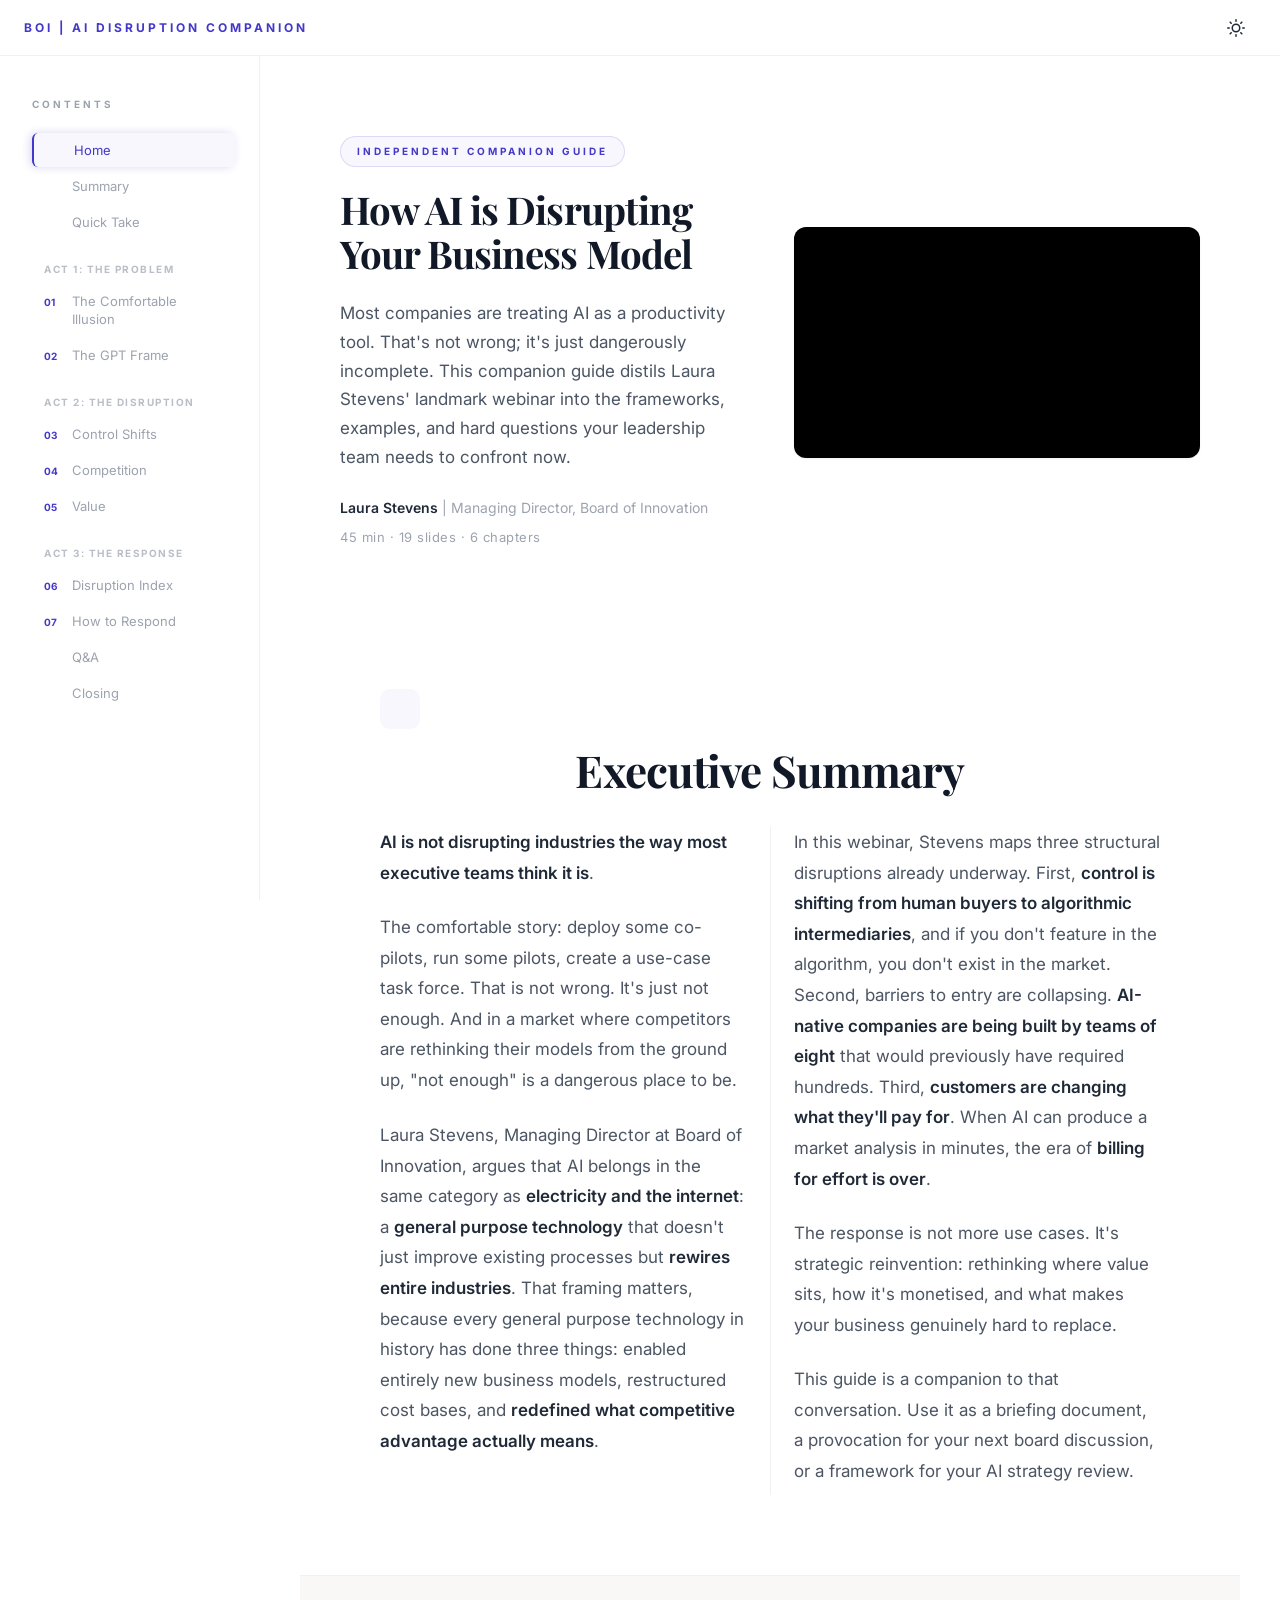
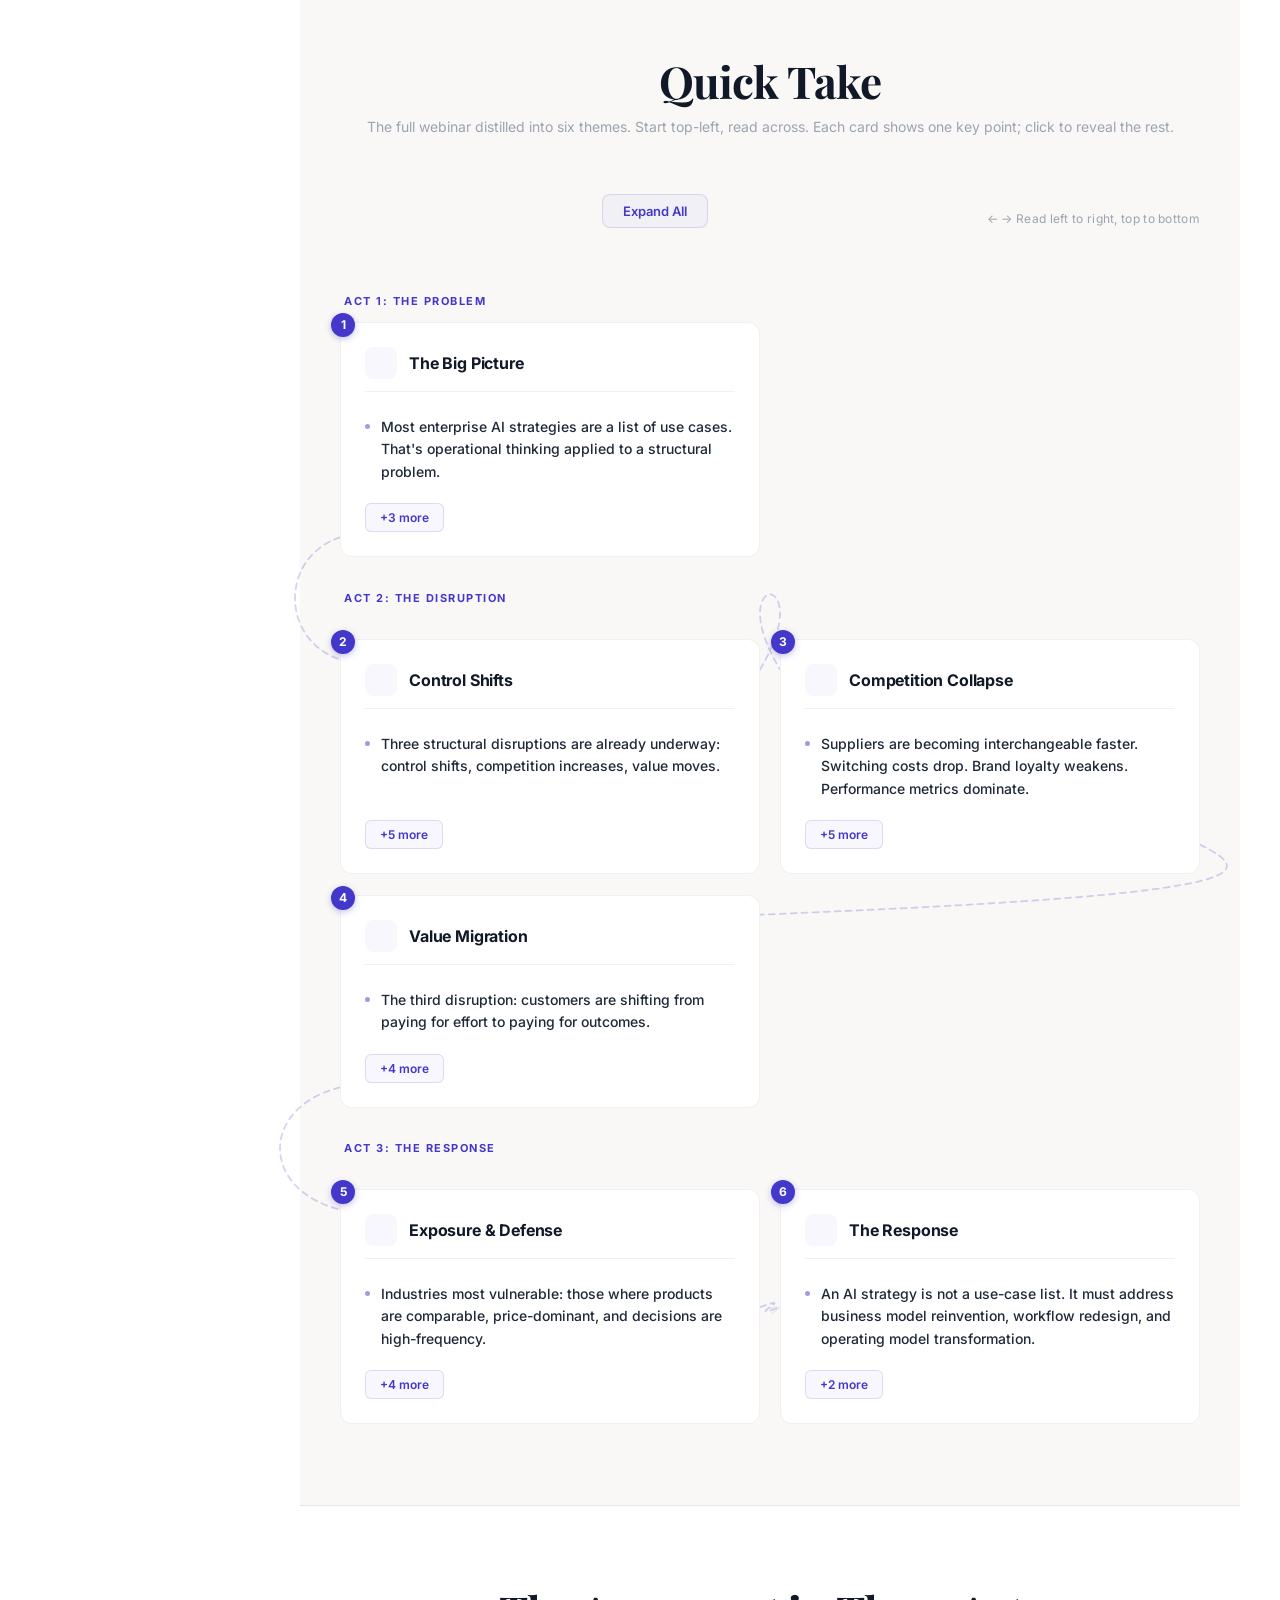
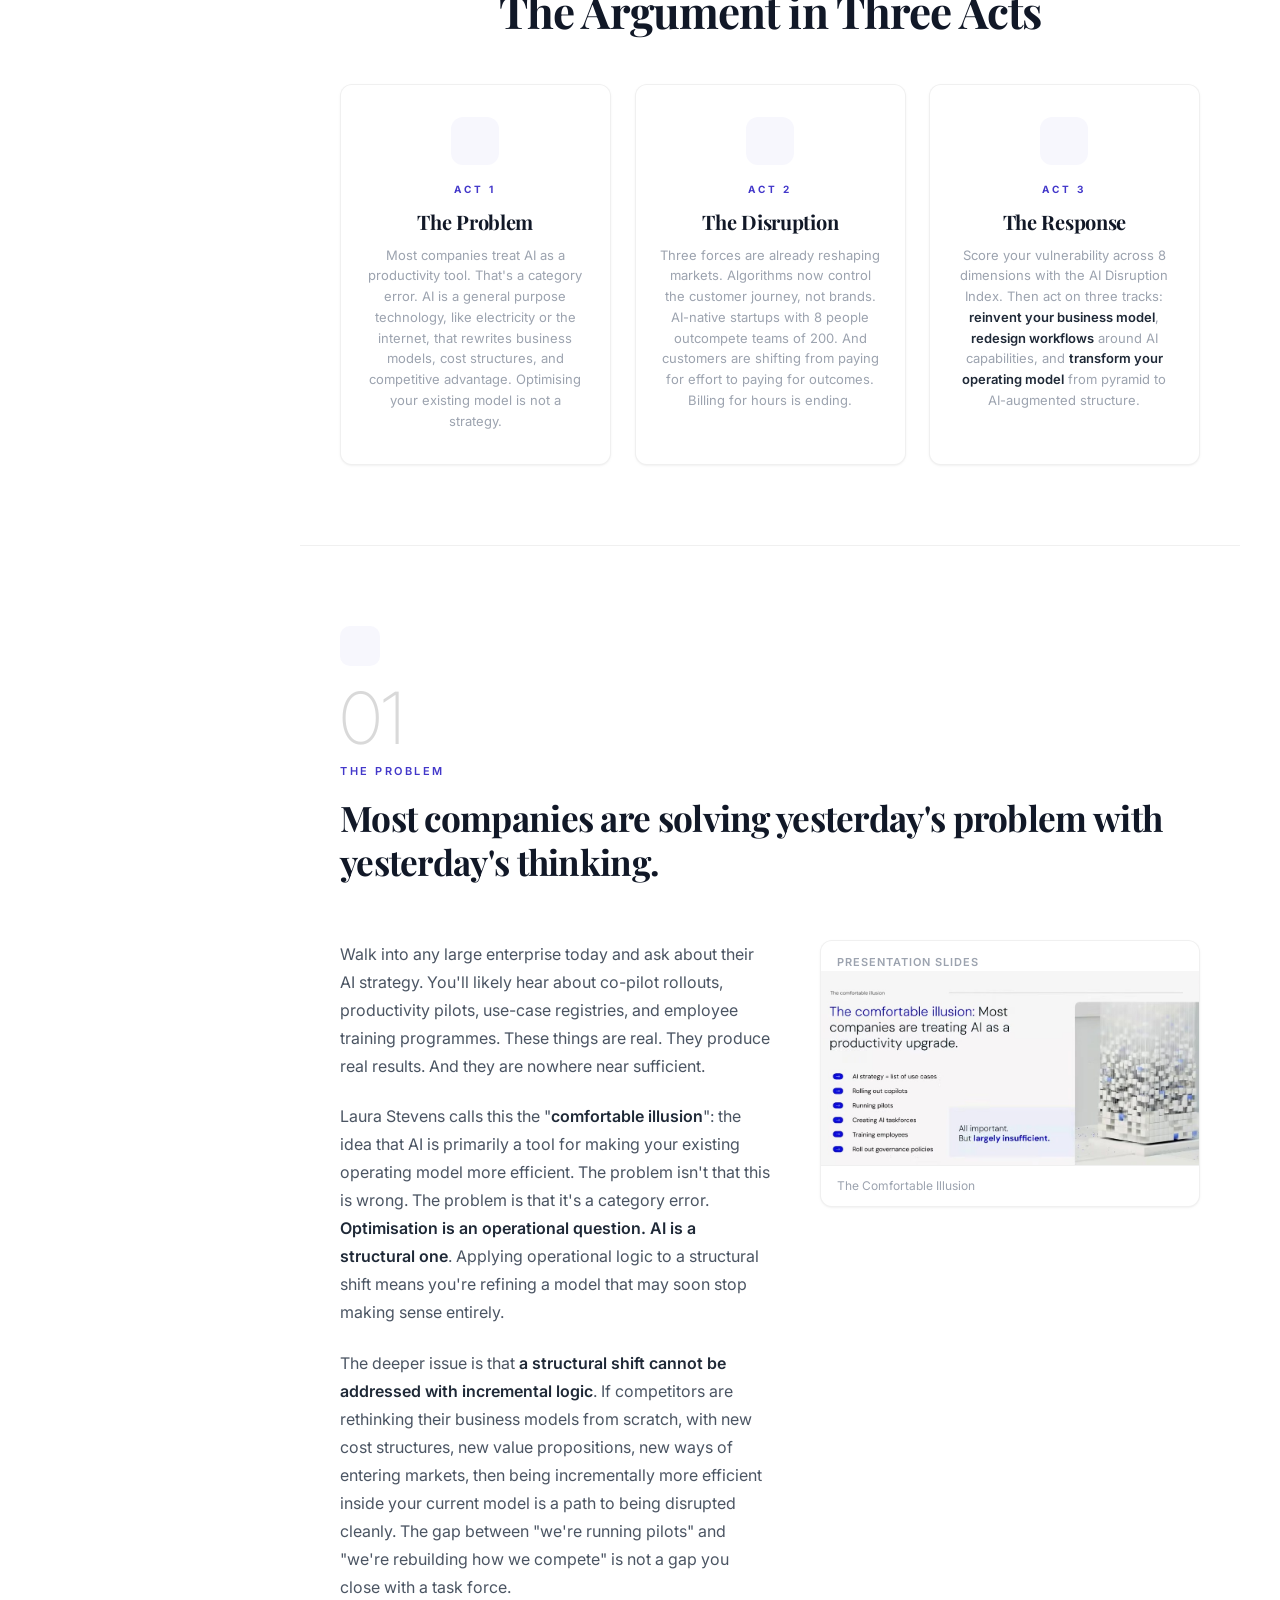
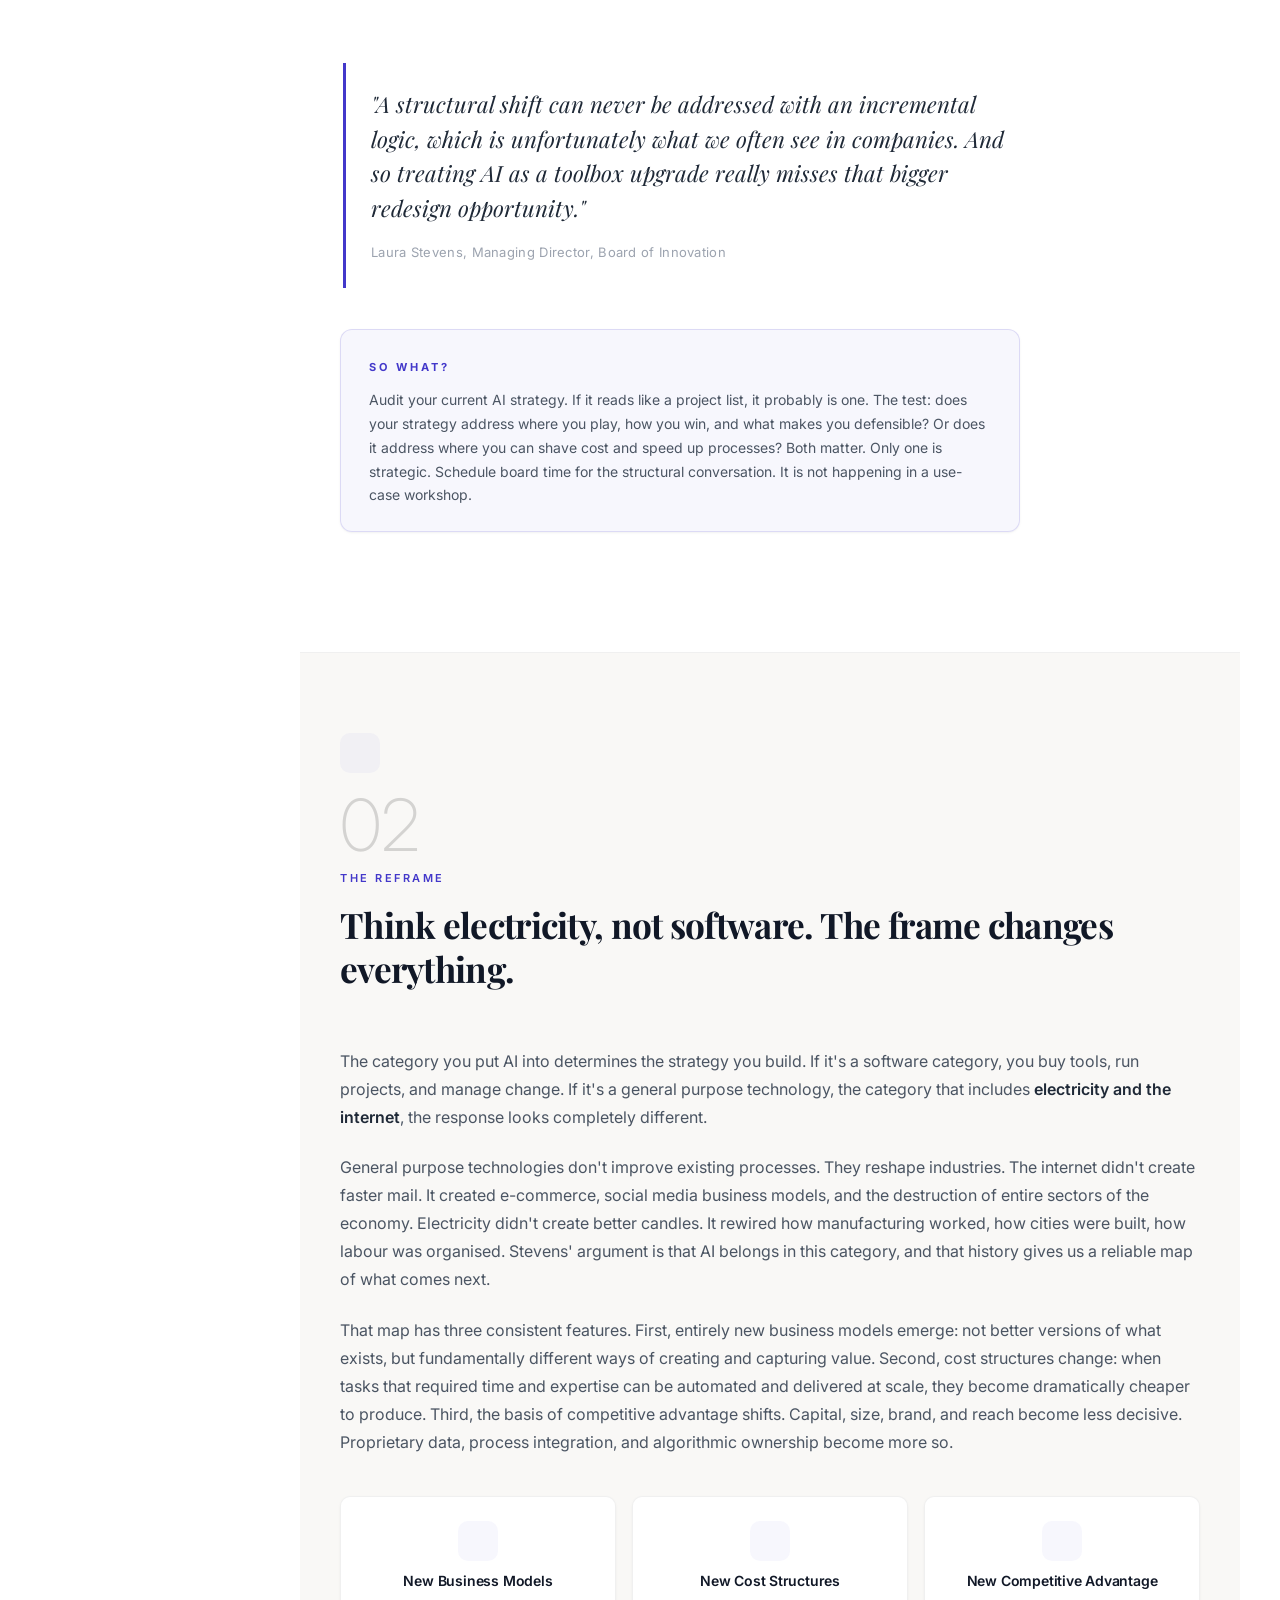
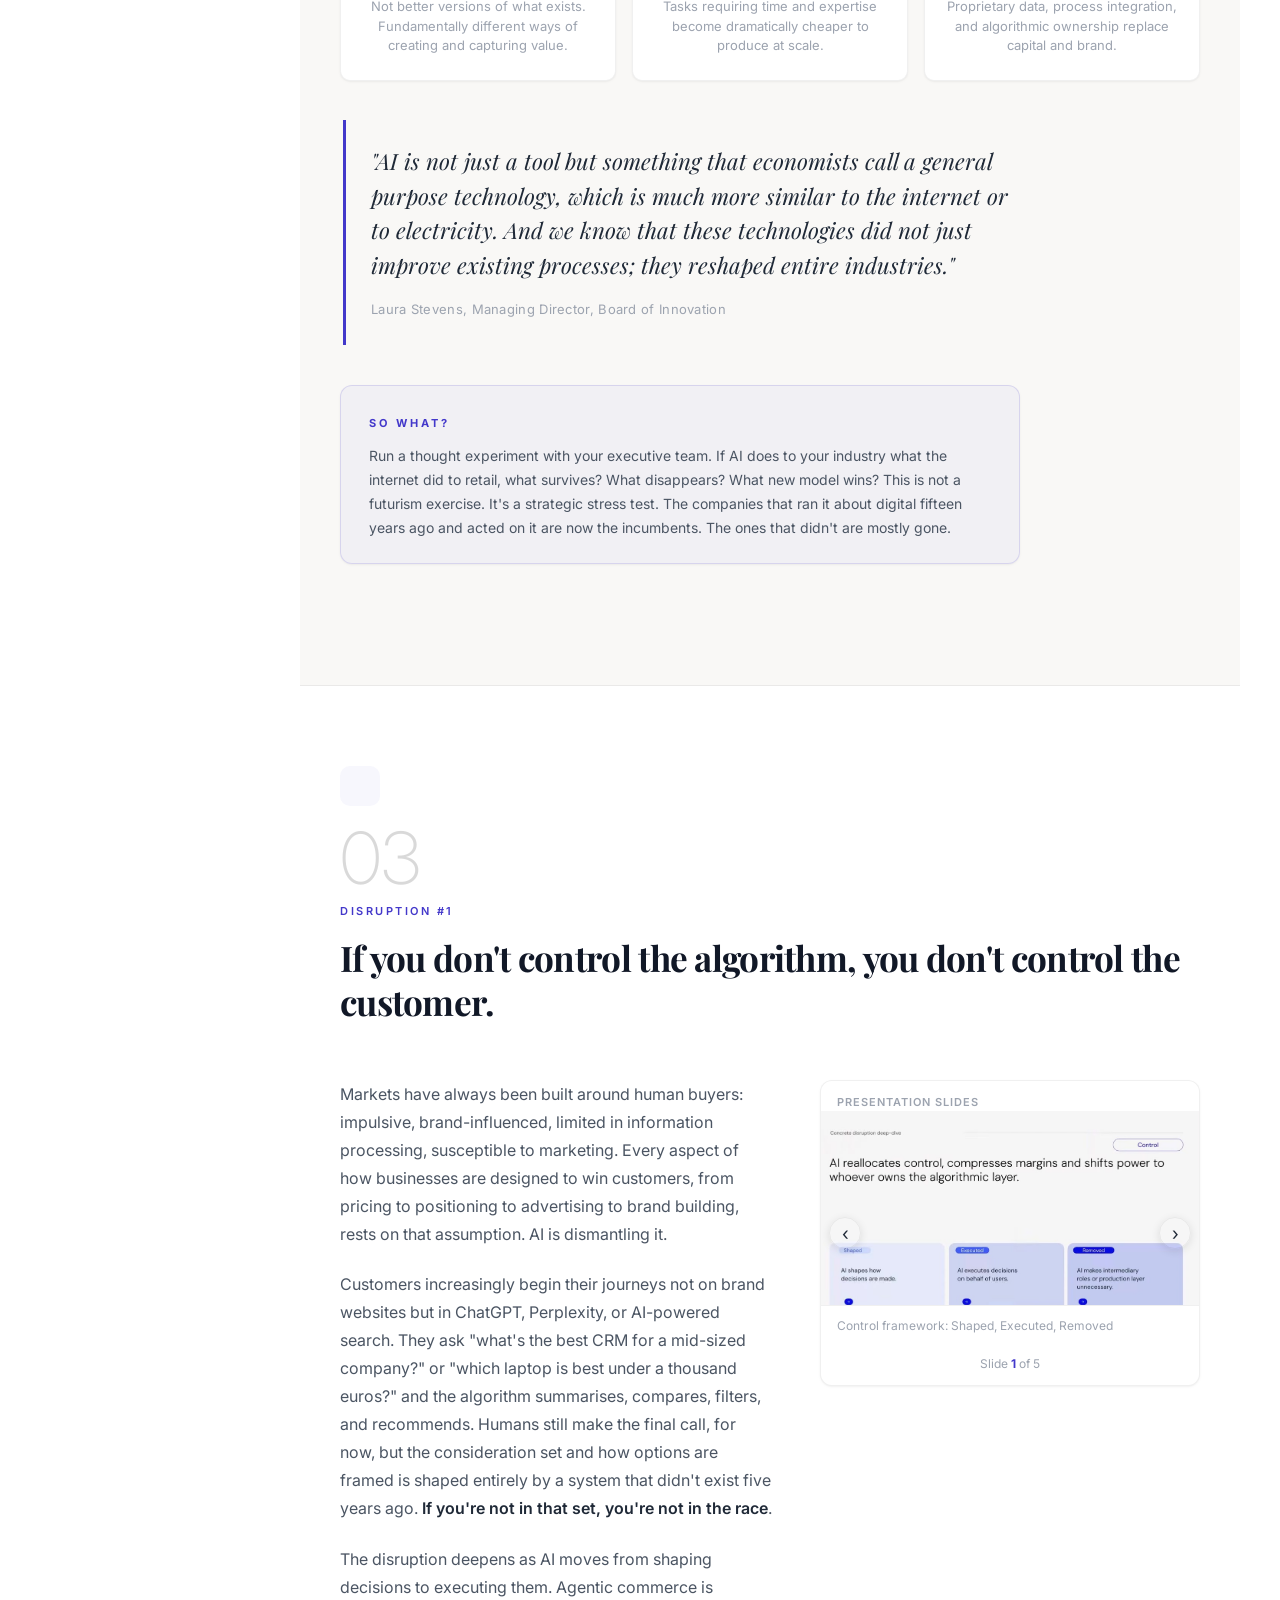
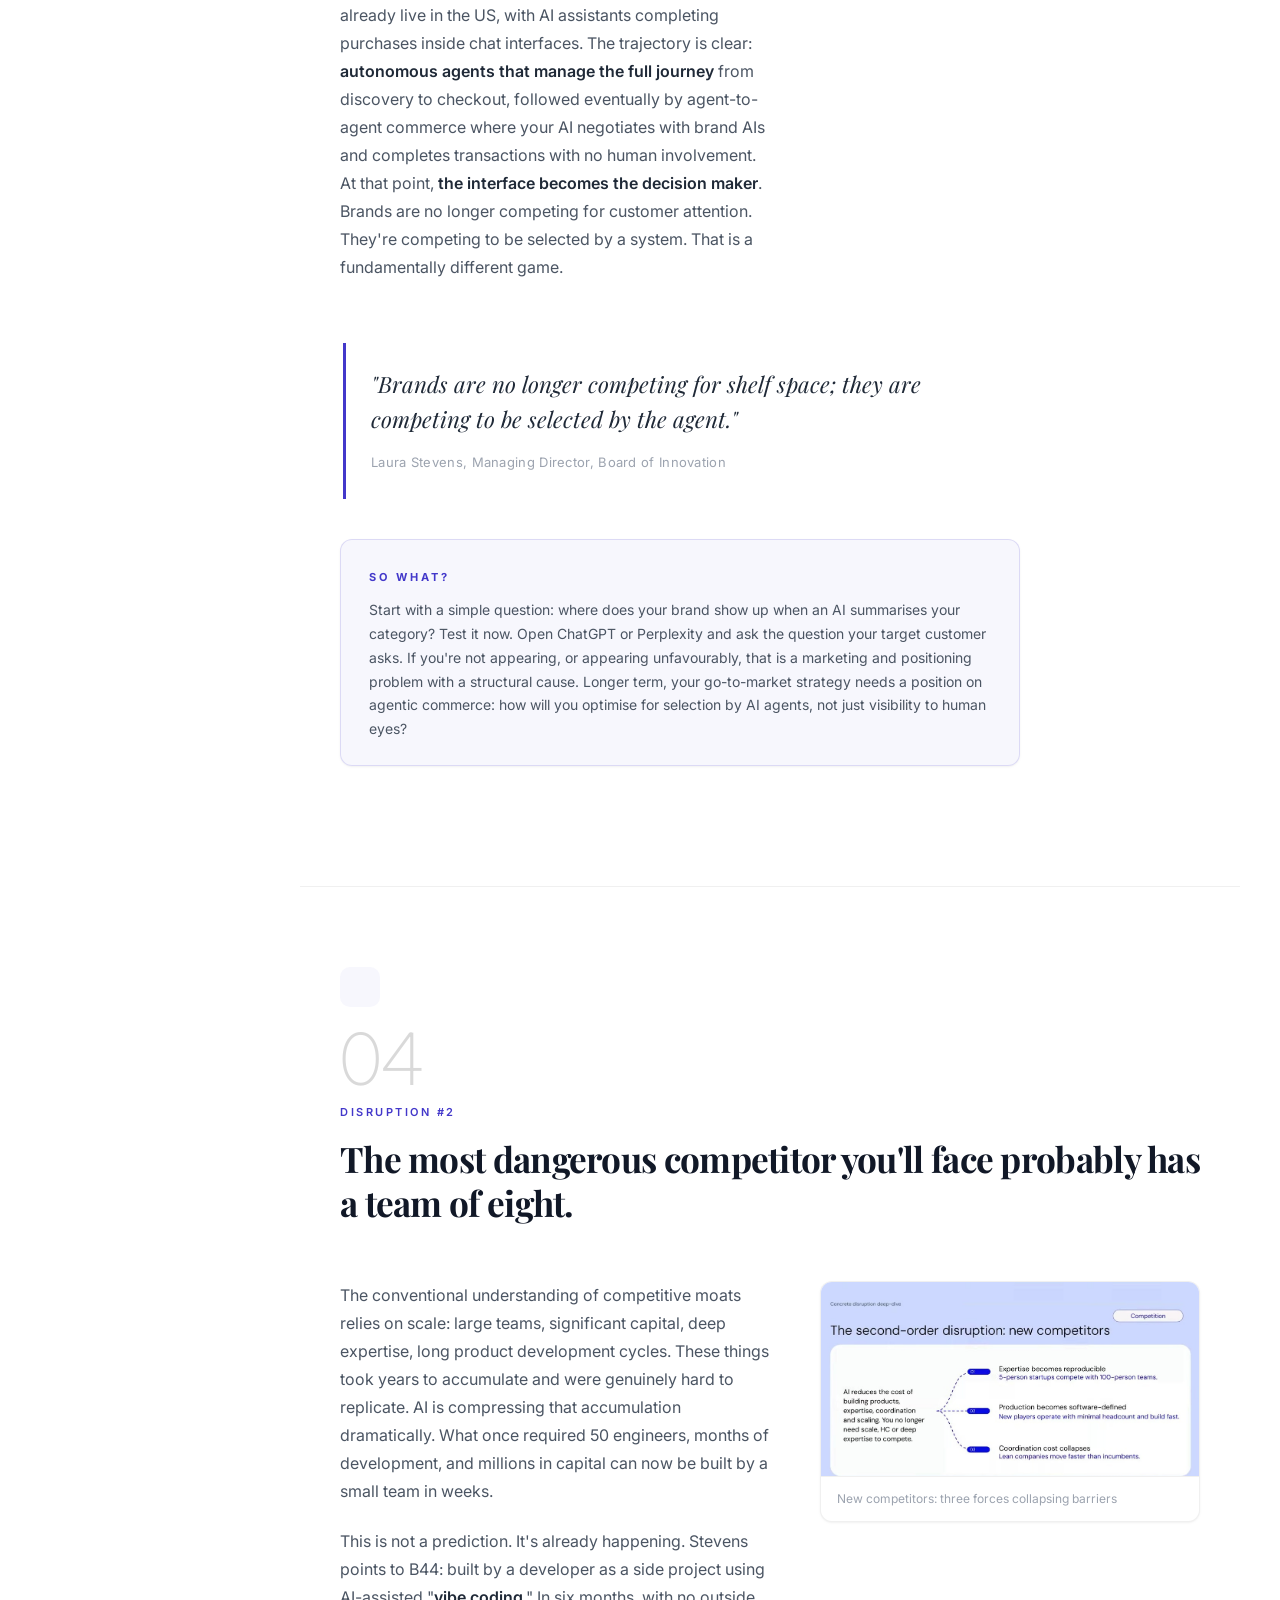
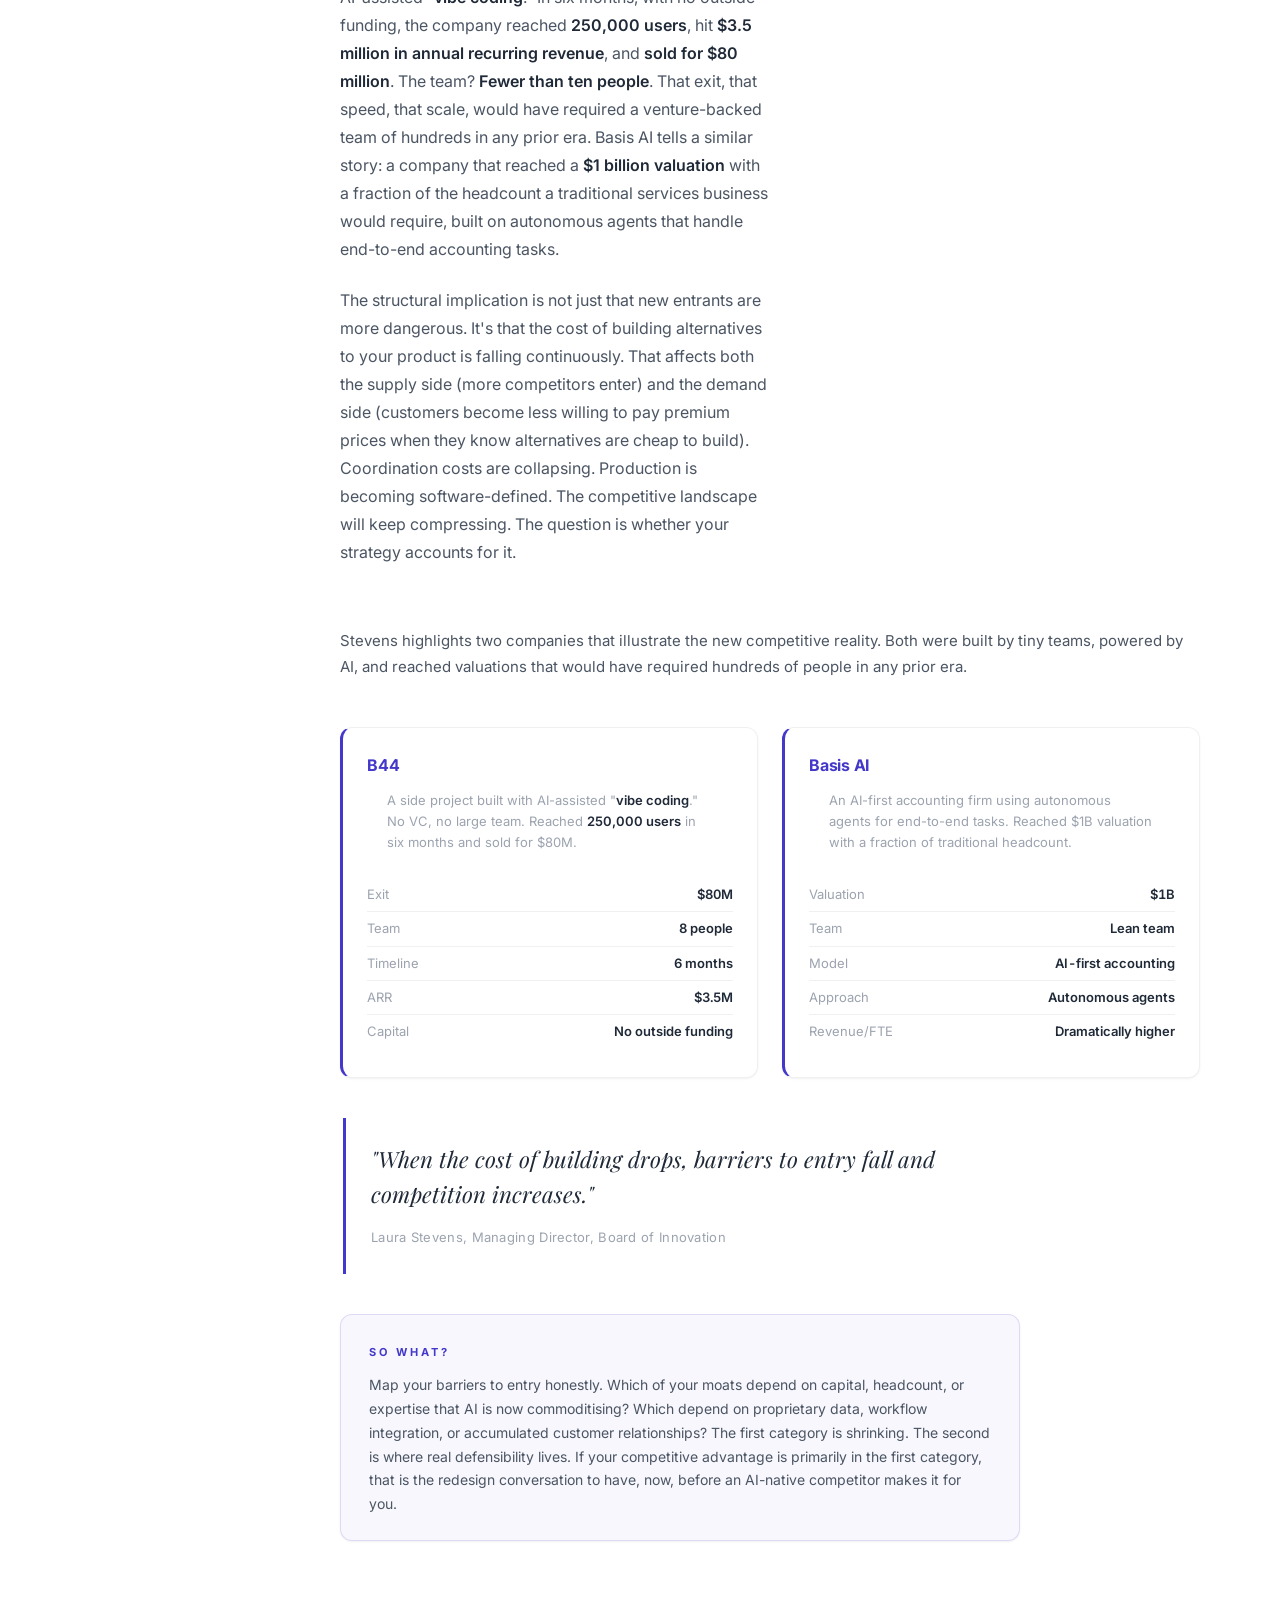
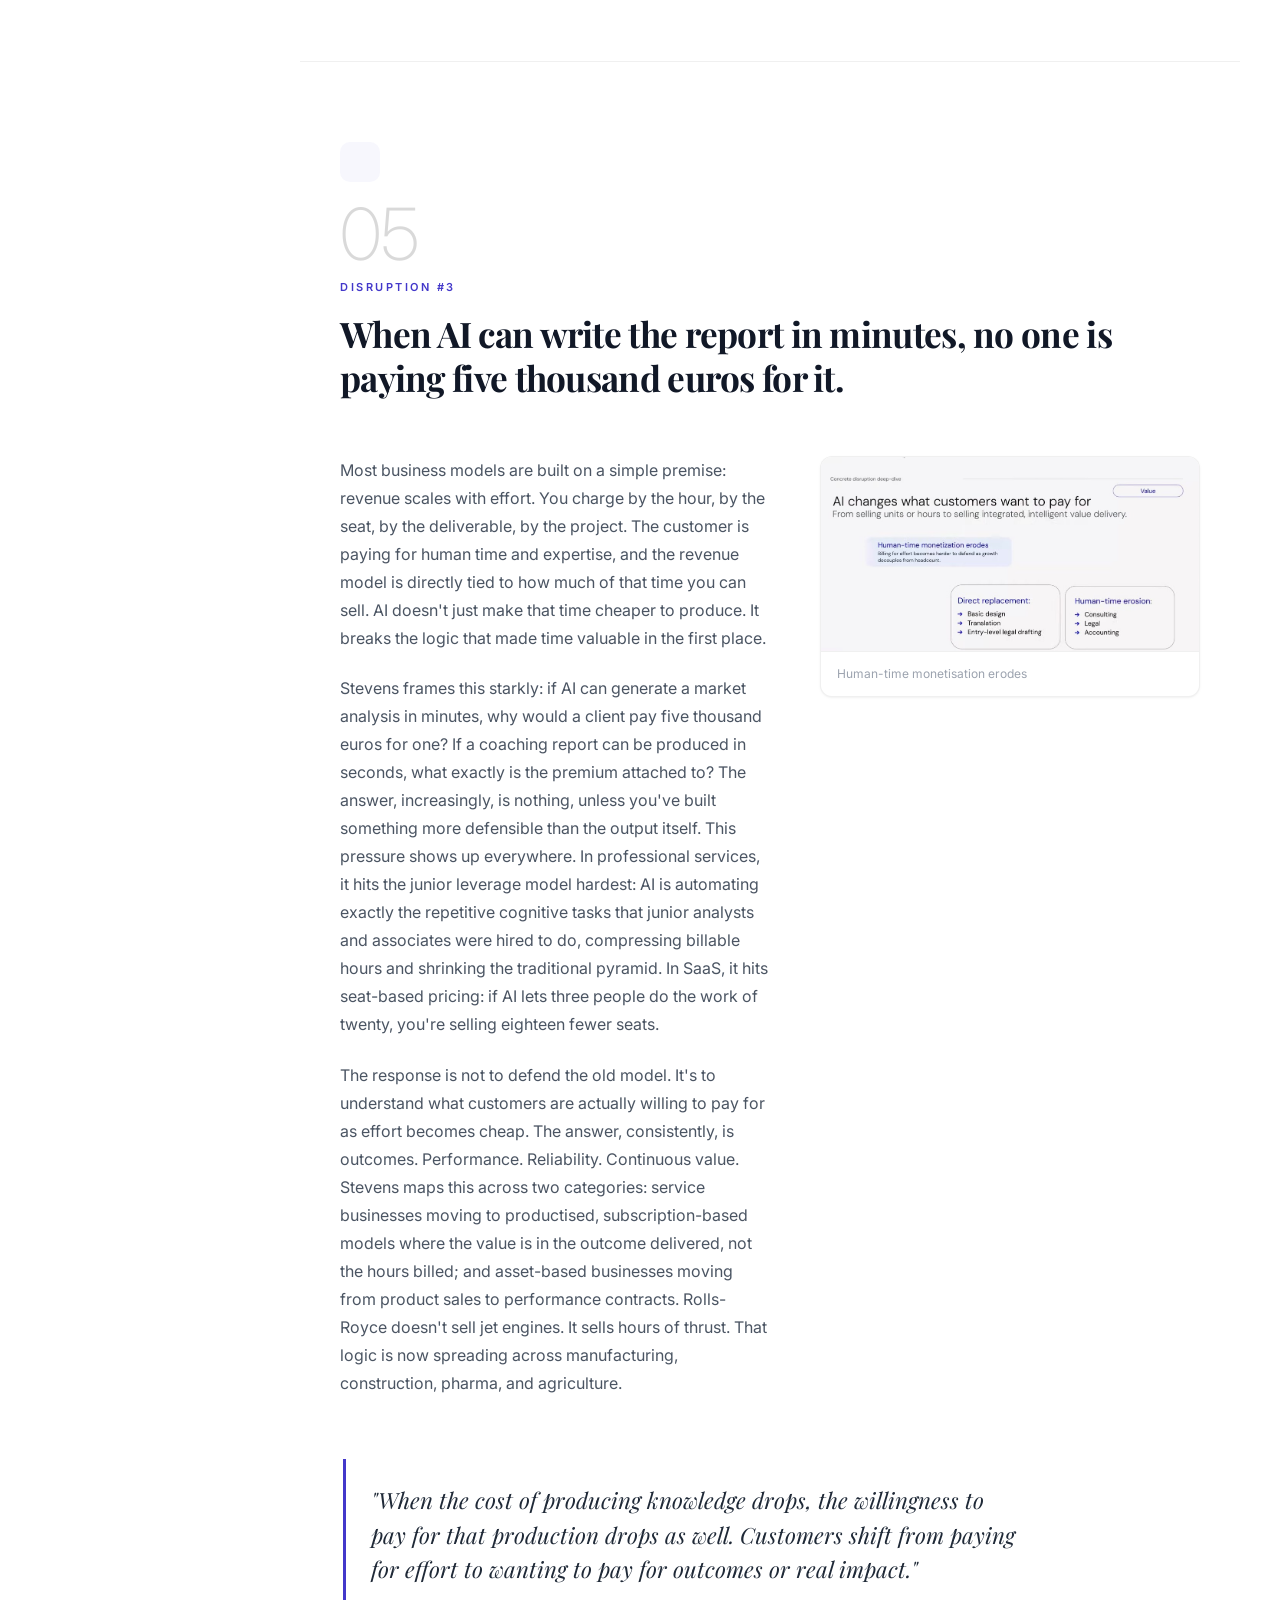
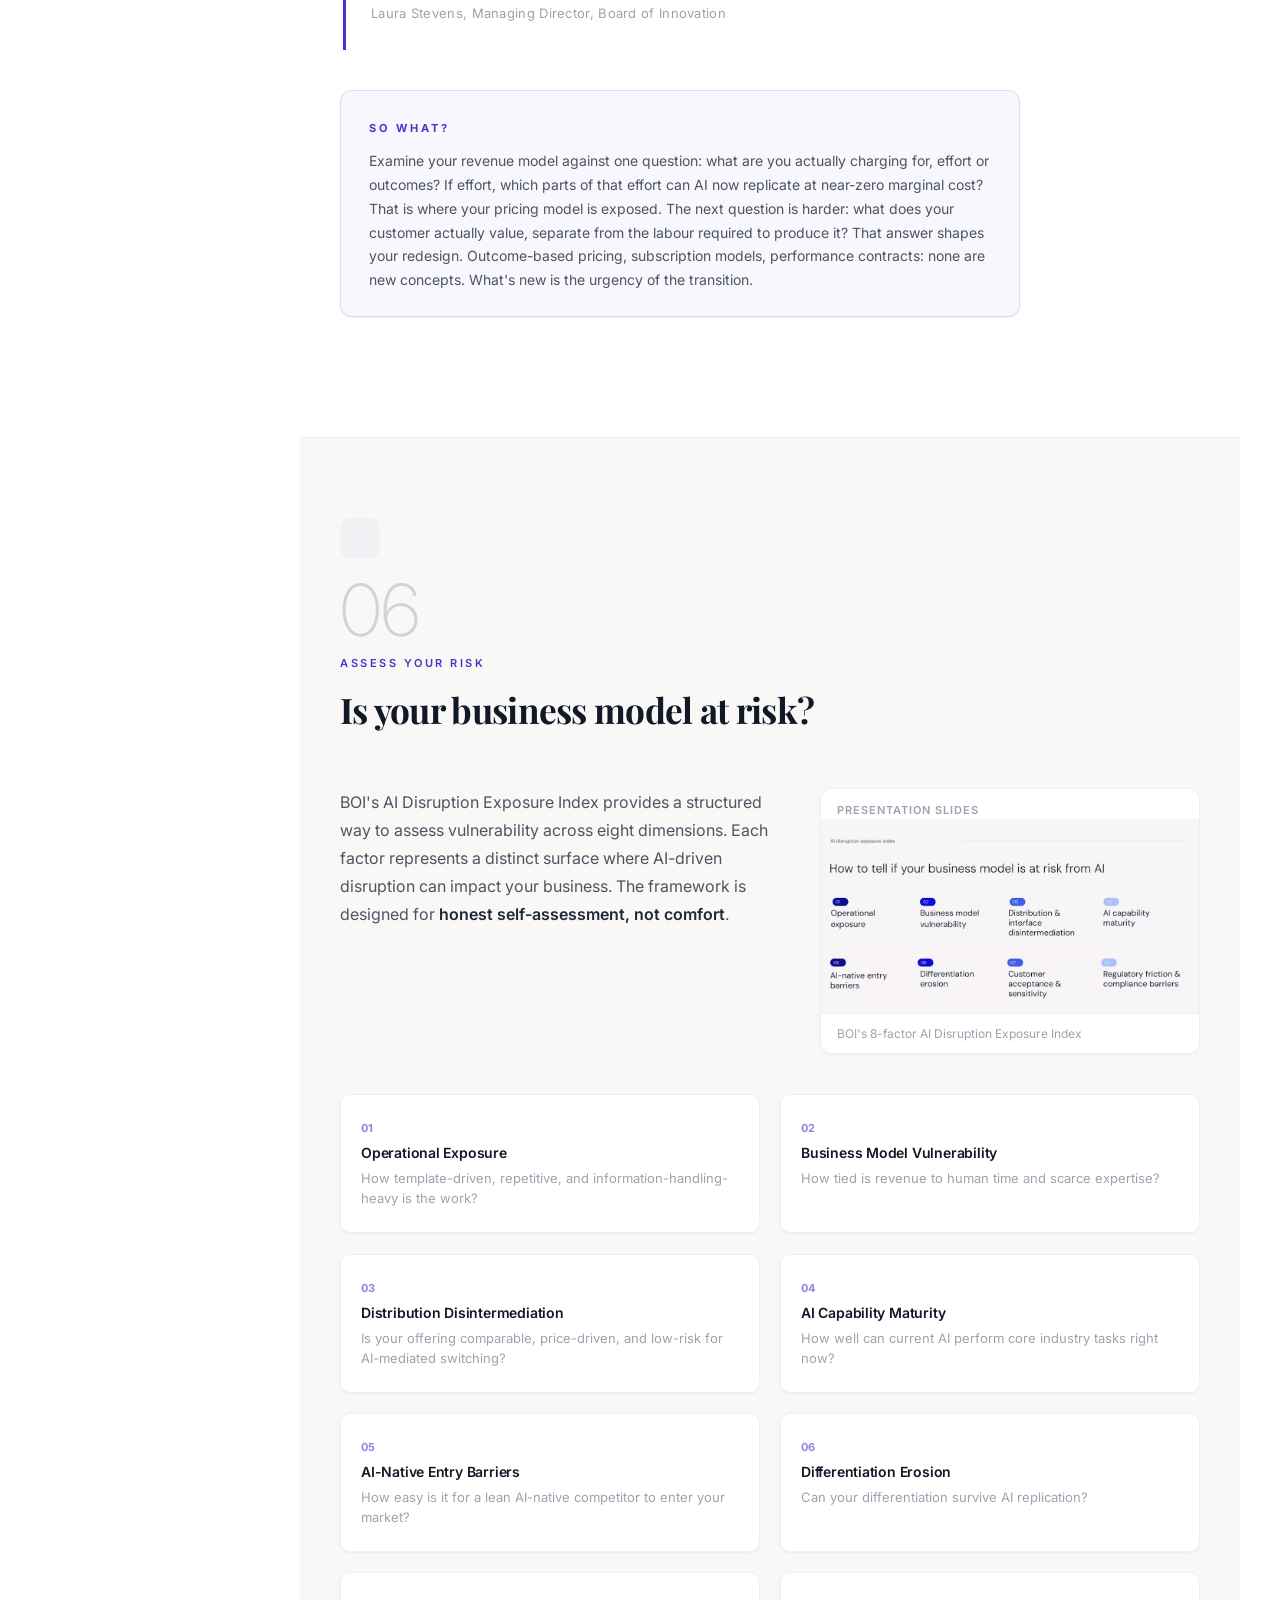
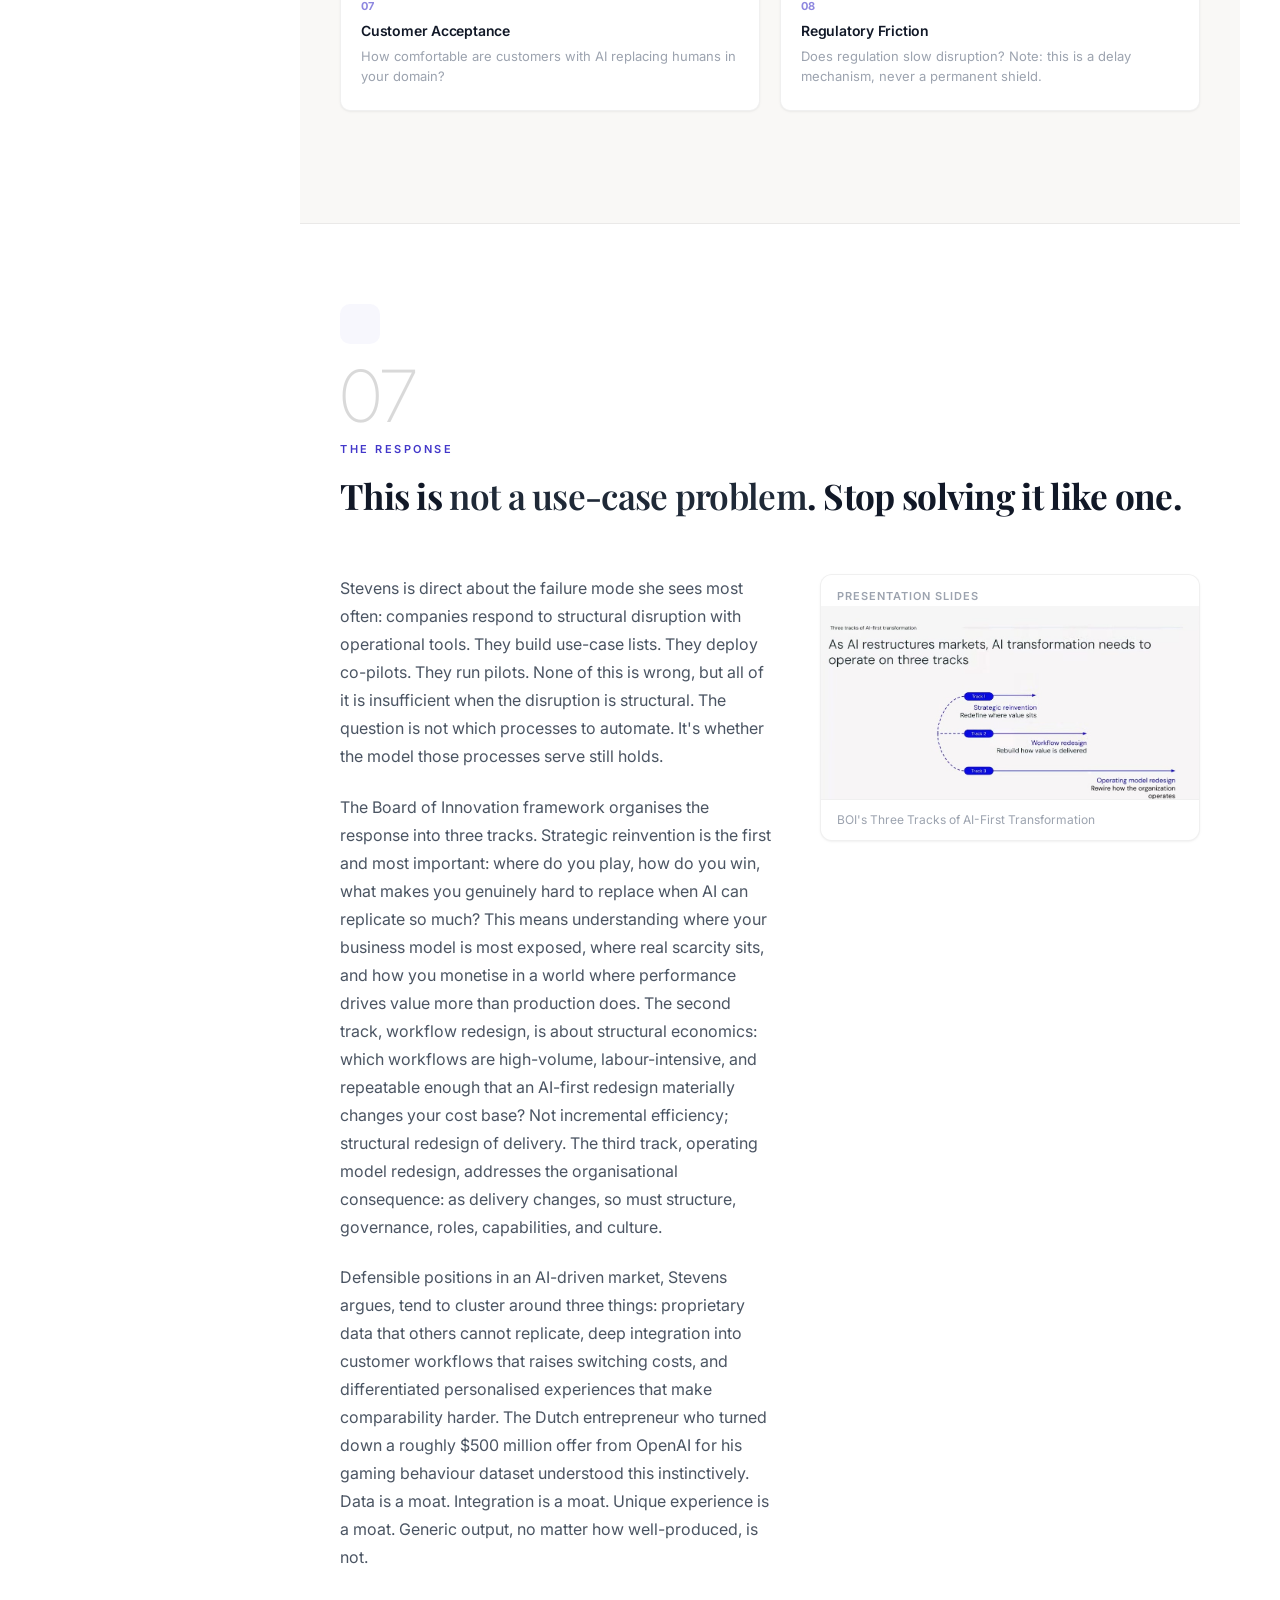
==== docs/index.html @ d178c058 "Footer icons + GoatCounter analytics" ====
<!DOCTYPE html>
<html lang="en" data-theme="light">
<head>
  <meta charset="UTF-8">
  <meta name="viewport" content="width=device-width, initial-scale=1.0">
  <link rel="icon" type="image/svg+xml" href="favicon.svg">
  <link rel="icon" type="image/png" href="favicon.png">
  <link rel="apple-touch-icon" href="apple-touch-icon.png">
  <script src="https://cdn.lordicon.com/lordicon.js"></script>
  <title>BOI | AI Disruption Companion</title>
  <meta name="description" content="Companion guide to Board of Innovation's webinar: How AI is Disrupting Business Models, presented by Laura Stevens.">
  <link rel="stylesheet" href="styles.css">
</head>
<body>

  <!-- Skip to content (accessibility) -->
  <a href="#hero" class="skip-link" style="position:absolute;left:-9999px;top:auto;width:1px;height:1px;overflow:hidden;z-index:9999;padding:12px 24px;background:var(--accent);color:#fff;font-size:14px;font-weight:600;border-radius:0 0 8px 0;text-decoration:none;" onfocus="this.style.position='fixed';this.style.left='0';this.style.top='0';this.style.width='auto';this.style.height='auto';this.style.overflow='visible';" onblur="this.style.position='absolute';this.style.left='-9999px';this.style.width='1px';this.style.height='1px';this.style.overflow='hidden';">Skip to content</a>

  <!-- ============================================
       TOP BAR
       ============================================ -->
  <header class="top-bar">
    <button class="burger-btn" aria-label="Open navigation menu" aria-expanded="false">
      <svg viewBox="0 0 24 24" fill="none" stroke="currentColor" stroke-width="2" stroke-linecap="round">
        <line x1="3" y1="6" x2="21" y2="6"/>
        <line x1="3" y1="12" x2="21" y2="12"/>
        <line x1="3" y1="18" x2="21" y2="18"/>
      </svg>
    </button>
    <span class="top-bar__title">BOI | AI DISRUPTION COMPANION</span>
    <div class="top-bar__actions">
      <button class="theme-toggle" aria-label="Toggle dark/light mode">
        <svg class="icon-moon" viewBox="0 0 24 24" fill="none" stroke="currentColor" stroke-width="2" stroke-linecap="round" stroke-linejoin="round">
          <path d="M21 12.79A9 9 0 1 1 11.21 3 7 7 0 0 0 21 12.79z"/>
        </svg>
        <svg class="icon-sun" viewBox="0 0 24 24" fill="none" stroke="currentColor" stroke-width="2" stroke-linecap="round" stroke-linejoin="round">
          <circle cx="12" cy="12" r="5"/>
          <line x1="12" y1="1" x2="12" y2="3"/>
          <line x1="12" y1="21" x2="12" y2="23"/>
          <line x1="4.22" y1="4.22" x2="5.64" y2="5.64"/>
          <line x1="18.36" y1="18.36" x2="19.78" y2="19.78"/>
          <line x1="1" y1="12" x2="3" y2="12"/>
          <line x1="21" y1="12" x2="23" y2="12"/>
          <line x1="4.22" y1="19.78" x2="5.64" y2="18.36"/>
          <line x1="18.36" y1="5.64" x2="19.78" y2="4.22"/>
        </svg>
      </button>
    </div>
  </header>

  <!-- ============================================
       MOBILE MENU
       ============================================ -->
  <div class="menu-overlay" aria-hidden="true"></div>
  <nav class="menu-panel" aria-label="Mobile navigation">
    <ul class="nav-list">
      <li><a href="#hero" class="nav-item"><span class="nav-item__num"></span> Home</a></li>
      <li><a href="#exec-summary" class="nav-item"><span class="nav-item__num"></span> Summary</a></li>
      <li><a href="#quick-take" class="nav-item"><span class="nav-item__num"></span> Quick Take</a></li>
      <li><a href="#overview" class="nav-item"><span class="nav-item__num"></span> Overview</a></li>
      <li><a href="#comfortable-illusion" class="nav-item"><span class="nav-item__num">01</span> The Comfortable Illusion</a></li>
      <li><a href="#gpt-frame" class="nav-item"><span class="nav-item__num">02</span> The GPT Frame</a></li>
      <li><a href="#control" class="nav-item"><span class="nav-item__num">03</span> Control Shifts</a></li>
      <li><a href="#competition" class="nav-item"><span class="nav-item__num">04</span> Competition</a></li>
      <li><a href="#value" class="nav-item"><span class="nav-item__num">05</span> Value</a></li>
      <li><a href="#disruption-index" class="nav-item"><span class="nav-item__num">06</span> Disruption Index</a></li>
      <li><a href="#how-to-respond" class="nav-item"><span class="nav-item__num">07</span> How to Respond</a></li>
      <li><a href="#qa" class="nav-item"><span class="nav-item__num"></span> Q&amp;A</a></li>
      <li><a href="#closing" class="nav-item"><span class="nav-item__num"></span> Closing</a></li>
    </ul>
  </nav>

  <!-- ============================================
       LAYOUT WRAPPER
       ============================================ -->
  <div class="content-wrap">

    <!-- Sidebar Navigation (Desktop) -->
    <aside class="sidebar" aria-label="Section navigation">
      <div class="sidebar__label">Contents</div>
      <ul class="nav-list">
        <li><a href="#hero" class="nav-item"><span class="nav-item__num"></span> Home</a></li>
        <li><a href="#exec-summary" class="nav-item"><span class="nav-item__num"></span> Summary</a></li>
        <li><a href="#quick-take" class="nav-item"><span class="nav-item__num"></span> Quick Take</a></li>
        <li class="nav-group-label">Act 1: The Problem</li>
        <li><a href="#comfortable-illusion" class="nav-item"><span class="nav-item__num">01</span> The Comfortable Illusion</a></li>
        <li><a href="#gpt-frame" class="nav-item"><span class="nav-item__num">02</span> The GPT Frame</a></li>
        <li class="nav-group-label">Act 2: The Disruption</li>
        <li><a href="#control" class="nav-item"><span class="nav-item__num">03</span> Control Shifts</a></li>
        <li><a href="#competition" class="nav-item"><span class="nav-item__num">04</span> Competition</a></li>
        <li><a href="#value" class="nav-item"><span class="nav-item__num">05</span> Value</a></li>
        <li class="nav-group-label">Act 3: The Response</li>
        <li><a href="#disruption-index" class="nav-item"><span class="nav-item__num">06</span> Disruption Index</a></li>
        <li><a href="#how-to-respond" class="nav-item"><span class="nav-item__num">07</span> How to Respond</a></li>
        <li><a href="#qa" class="nav-item"><span class="nav-item__num"></span> Q&amp;A</a></li>
        <li><a href="#closing" class="nav-item"><span class="nav-item__num"></span> Closing</a></li>
      </ul>
    </aside>

    <!-- Main Content -->
    <main class="main-content">

      <!-- ============================================
           HERO
           ============================================ -->
      <section id="hero" class="hero hero--compact">
        <div class="container hero__grid">
          <div class="hero__text">
            <div class="hero__pill">INDEPENDENT COMPANION GUIDE</div>
            <h1>How AI is Disrupting Your Business Model</h1>
            <p class="hero__subtitle">Most companies are treating AI as a productivity tool. That's not wrong; it's just dangerously incomplete. This companion guide distils Laura Stevens' landmark webinar into the frameworks, examples, and hard questions your leadership team needs to confront now.</p>
            <p class="speaker-info"><strong>Laura Stevens</strong> | Managing Director, Board of Innovation</p>
            <p class="meta-line">45 min &middot; 19 slides &middot; 6 chapters</p>
          </div>
          <div class="hero__media">
            <div class="video-embed">
              <iframe
                src="https://www.youtube.com/embed/roEXHMC6onQ"
                title="How AI is Disrupting Business Models - Laura Stevens, Board of Innovation"
                allow="accelerometer; autoplay; clipboard-write; encrypted-media; gyroscope; picture-in-picture"
                allowfullscreen
                loading="lazy"
              ></iframe>
            </div>
          </div>
        </div>
      </section>

      <!-- ============================================
           EXECUTIVE SUMMARY
           ============================================ -->
      <section id="exec-summary" class="exec-summary">
        <div class="container">
          <div class="section-icon" aria-hidden="true">
            <lord-icon src="https://cdn.lordicon.com/nocovwne.json" trigger="in" delay="200" colors="primary:var(--lord-icon-color,#4f46e5)" style="width:32px;height:32px"></lord-icon>
          </div>
          <h2>Executive Summary</h2>
          <div class="exec-summary__body">
            <p><strong>AI is not disrupting industries the way most executive teams think it is</strong>.</p>
            <p>The comfortable story: deploy some co-pilots, run some pilots, create a use-case task force. That is not wrong. It's just not enough. And in a market where competitors are rethinking their models from the ground up, "not enough" is a dangerous place to be.</p>
            <p>Laura Stevens, Managing Director at Board of Innovation, argues that AI belongs in the same category as <strong>electricity and the internet</strong>: a <strong>general purpose technology</strong> that doesn't just improve existing processes but <strong>rewires entire industries</strong>. That framing matters, because every general purpose technology in history has done three things: enabled entirely new business models, restructured cost bases, and <strong>redefined what competitive advantage actually means</strong>.</p>
            <p>In this webinar, Stevens maps three structural disruptions already underway. First, <strong>control is shifting from human buyers to algorithmic intermediaries</strong>, and if you don't feature in the algorithm, you don't exist in the market. Second, barriers to entry are collapsing. <strong>AI-native companies are being built by teams of eight</strong> that would previously have required hundreds. Third, <strong>customers are changing what they'll pay for</strong>. When AI can produce a market analysis in minutes, the era of <strong>billing for effort is over</strong>.</p>
            <p>The response is not more use cases. It's strategic reinvention: rethinking where value sits, how it's monetised, and what makes your business genuinely hard to replace.</p>
            <p>This guide is a companion to that conversation. Use it as a briefing document, a provocation for your next board discussion, or a framework for your AI strategy review.</p>
          </div>
        </div>
      </section>

      <!-- ============================================
           QUICK TAKE - Card-Based Clusters
           ============================================ -->
      <section id="quick-take" class="quick-take">
        <div class="container">
          <h2>Quick Take</h2>
          <p class="quick-take__subtitle">The full webinar distilled into six themes. Start top-left, read across. Each card shows one key point; click to reveal the rest.</p>
          <div class="qt-controls">
            <button class="qt-expand-all" id="qt-expand-all" aria-expanded="false">Expand All</button>
            <span class="qt-reading-hint">&#8592; &#8594; Read left to right, top to bottom</span>
          </div>

          <div class="qt-flow">

          <div class="qt-act-label">Act 1: The Problem</div>
          <div class="qt-grid">

            <!-- Cluster 1: The Big Picture -->
            <div class="qt-card" data-cluster="big-picture" data-order="1">
              <div class="qt-card__header">
                <span class="cluster-icon" aria-hidden="true"><lord-icon src="https://cdn.lordicon.com/surcxhka.json" trigger="in" colors="primary:#4338ca" style="width:24px;height:24px"></lord-icon></span>
                <h3 class="qt-card__title">The Big Picture</h3>
              </div>
              <ul class="qt-card__list">
                <li>Most enterprise AI strategies are a list of use cases. That's operational thinking applied to a structural problem.</li>
                <li class="qt-card__hidden">AI is a general purpose technology, comparable to electricity or the internet, not a software upgrade.</li>
                <li class="qt-card__hidden">General purpose technologies always do three things: create new business models, change cost structures, <strong>shift the basis of competitive advantage</strong>.</li>
                <li class="qt-card__hidden">Treating AI as a toolbox upgrade means optimising a model that may no longer hold.</li>
              </ul>
              <button class="qt-card__expand" aria-expanded="false">
                <span class="qt-card__expand-text">+3 more</span>
              </button>
            </div>

            <div class="qt-act-label qt-act-label--inline">Act 2: The Disruption</div>
            <div class="qt-card" data-cluster="control-shifts" data-order="2">
              <div class="qt-card__header">
                <span class="cluster-icon" aria-hidden="true"><lord-icon src="https://cdn.lordicon.com/dxoycpzg.json" trigger="in" colors="primary:#4338ca" style="width:24px;height:24px"></lord-icon></span>
                <h3 class="qt-card__title">Control Shifts</h3>
              </div>
              <ul class="qt-card__list">
                <li>Three structural disruptions are already underway: control shifts, competition increases, value moves.</li>
                <li class="qt-card__hidden">Control is shifting from human buyers to the algorithms that mediate decisions.</li>
                <li class="qt-card__hidden">Customers increasingly start their buying journeys in ChatGPT or Perplexity, not brand websites.</li>
                <li class="qt-card__hidden">If your brand isn't surfaced by the algorithm, you may not be considered at all.</li>
                <li class="qt-card__hidden">The next phase: AI doesn't just shape decisions, it executes them. Agentic commerce is already live.</li>
                <li class="qt-card__hidden">Agent-to-agent commerce is coming. Your AI will negotiate with brand AIs, with no human in the loop.</li>
              </ul>
              <button class="qt-card__expand" aria-expanded="false">
                <span class="qt-card__expand-text">+5 more</span>
              </button>
            </div>

            <!-- Cluster 3: Competition Collapse -->
            <div class="qt-card" data-cluster="competition-collapse" data-order="3">
              <div class="qt-card__header">
                <span class="cluster-icon" aria-hidden="true"><lord-icon src="https://cdn.lordicon.com/aklfruoc.json" trigger="in" colors="primary:#4338ca" style="width:24px;height:24px"></lord-icon></span>
                <h3 class="qt-card__title">Competition Collapse</h3>
              </div>
              <ul class="qt-card__list">
                <li>Suppliers are becoming interchangeable faster. Switching costs drop. Brand loyalty weakens. Performance metrics dominate.</li>
                <li class="qt-card__hidden">AI is also removing entire market layers, specifically those that only add coordination or production without owning defensible assets.</li>
                <li class="qt-card__hidden">Not all intermediaries are threatened equally. Booking.com, for example, owns data, APIs, payments and distribution: a defensible position.</li>
                <li class="qt-card__hidden">AI dramatically lowers barriers to entry. New competitors are being built AI-native, leaner, and at a structurally lower cost base.</li>
                <li class="qt-card__hidden">A developer built a company of 8 people, reached 250K users, hit $3.5M ARR, and sold for $80M. In six months, with no outside capital.</li>
                <li class="qt-card__hidden">Basis AI reached a $1B valuation with a fraction of the headcount traditional service firms require.</li>
              </ul>
              <button class="qt-card__expand" aria-expanded="false">
                <span class="qt-card__expand-text">+5 more</span>
              </button>
            </div>

            <!-- Cluster 4: Value Migration -->
            <div class="qt-card" data-cluster="value-migration" data-order="4">
              <div class="qt-card__header">
                <span class="cluster-icon" aria-hidden="true"><lord-icon src="https://cdn.lordicon.com/wyqtxzeh.json" trigger="in" colors="primary:#4338ca" style="width:24px;height:24px"></lord-icon></span>
                <h3 class="qt-card__title">Value Migration</h3>
              </div>
              <ul class="qt-card__list">
                <li>The third disruption: customers are shifting from paying for effort to paying for outcomes.</li>
                <li class="qt-card__hidden">When AI can generate a market analysis in minutes, the premium on human-delivered reports collapses.</li>
                <li class="qt-card__hidden">Billing by the hour is becoming structurally indefensible. Junior leverage models in consulting are under pressure.</li>
                <li class="qt-card__hidden">Asset-based businesses are shifting from selling products to selling outcomes: uptime guarantees, performance contracts, power-by-the-hour.</li>
                <li class="qt-card__hidden">SaaS is under pressure from both sides: supply (easier to build alternatives) and demand (fewer seats needed when AI amplifies small teams).</li>
              </ul>
              <button class="qt-card__expand" aria-expanded="false">
                <span class="qt-card__expand-text">+4 more</span>
              </button>
            </div>

            <div class="qt-act-label qt-act-label--inline">Act 3: The Response</div>
            <div class="qt-card" data-cluster="exposure-defense" data-order="5">
              <div class="qt-card__header">
                <span class="cluster-icon" aria-hidden="true"><lord-icon src="https://cdn.lordicon.com/nkmsrxys.json" trigger="in" colors="primary:#4338ca" style="width:24px;height:24px"></lord-icon></span>
                <h3 class="qt-card__title">Exposure &amp; Defense</h3>
              </div>
              <ul class="qt-card__list">
                <li>Industries most vulnerable: those where products are comparable, price-dominant, and decisions are high-frequency.</li>
                <li class="qt-card__hidden">Telecom bundles, energy procurement, cloud usage, insurance: prime candidates for AI-driven commoditisation.</li>
                <li class="qt-card__hidden">Regulation delays disruption. It doesn't prevent it.</li>
                <li class="qt-card__hidden">Defensible positions in an AI world: proprietary data, deep workflow integration, differentiated personalised experience.</li>
                <li class="qt-card__hidden">A Dutch entrepreneur turned down a ~$500M acquisition from OpenAI for his gaming behavior dataset. Proprietary data is a moat.</li>
              </ul>
              <button class="qt-card__expand" aria-expanded="false">
                <span class="qt-card__expand-text">+4 more</span>
              </button>
            </div>

            <!-- Cluster 6: The Response -->
            <div class="qt-card" data-cluster="the-response" data-order="6">
              <div class="qt-card__header">
                <span class="cluster-icon" aria-hidden="true"><lord-icon src="https://cdn.lordicon.com/vihyezfv.json" trigger="in" colors="primary:#4338ca" style="width:24px;height:24px"></lord-icon></span>
                <h3 class="qt-card__title">The Response</h3>
              </div>
              <ul class="qt-card__list">
                <li>An AI strategy is not a use-case list. It must address business model reinvention, workflow redesign, and operating model transformation.</li>
                <li class="qt-card__hidden">Three transformation tracks: Strategic Reinvention, Workflow Redesign, Operating Model Redesign.</li>
                <li class="qt-card__hidden">The mindset that makes the difference: willingness to step outside incremental optimisation and question whether the model itself still holds.</li>
              </ul>
              <button class="qt-card__expand" aria-expanded="false">
                <span class="qt-card__expand-text">+2 more</span>
              </button>
            </div>

          </div>
          </div><!-- close qt-flow -->
        </div>
      </section>

      <!-- ============================================
           CHAPTER OVERVIEW
           ============================================ -->
      <section id="overview" class="overview">
        <div class="container">
          <h2>The Argument in Three Acts</h2>
          <div class="overview-grid">
            <a href="#comfortable-illusion" class="overview-card">
              <div class="overview-card__icon" aria-hidden="true">
                <lord-icon src="https://cdn.lordicon.com/kkvxgpti.json" trigger="in" colors="primary:#4338ca" style="width:24px;height:24px"></lord-icon>
              </div>
              <div class="overview-card__act">Act 1</div>
              <h3>The Problem</h3>
              <p class="overview-card__desc">Most companies treat AI as a productivity tool. That's a category error. AI is a general purpose technology, like electricity or the internet, that rewrites business models, cost structures, and competitive advantage. Optimising your existing model is not a strategy.</p>
            </a>
            <a href="#control" class="overview-card">
              <div class="overview-card__icon" aria-hidden="true">
                <lord-icon src="https://cdn.lordicon.com/qhkvfxpn.json" trigger="in" colors="primary:#4338ca" style="width:24px;height:24px"></lord-icon>
              </div>
              <div class="overview-card__act">Act 2</div>
              <h3>The Disruption</h3>
              <p class="overview-card__desc">Three forces are already reshaping markets. Algorithms now control the customer journey, not brands. AI-native startups with 8 people outcompete teams of 200. And customers are shifting from paying for effort to paying for outcomes. Billing for hours is ending.</p>
            </a>
            <a href="#disruption-index" class="overview-card">
              <div class="overview-card__icon" aria-hidden="true">
                <lord-icon src="https://cdn.lordicon.com/lomfljuq.json" trigger="in" colors="primary:#4338ca" style="width:24px;height:24px"></lord-icon>
              </div>
              <div class="overview-card__act">Act 3</div>
              <h3>The Response</h3>
              <p class="overview-card__desc">Score your vulnerability across 8 dimensions with the AI Disruption Index. Then act on three tracks: <strong>reinvent your business model</strong>, <strong>redesign workflows</strong> around AI capabilities, and <strong>transform your operating model</strong> from pyramid to AI-augmented structure.</p>
            </a>
          </div>
        </div>
      </section>

      <!-- ============================================
           SECTION 1: THE COMFORTABLE ILLUSION
           ============================================ -->
      <section id="comfortable-illusion" class="content-section">
        <div class="container">
          <div class="section-header">
            <div class="section-icon" aria-hidden="true">
              <lord-icon src="https://cdn.lordicon.com/tdrtiskw.json" trigger="in" delay="200" colors="primary:var(--lord-icon-color,#4f46e5)" style="width:32px;height:32px"></lord-icon>
            </div>
            <div class="section-number">01</div>
            <div class="section-label">THE PROBLEM</div>
            <h2 class="section-title">Most companies are solving yesterday's problem with yesterday's thinking.</h2>
          </div>

          <div class="content-body">
            <div class="section-narrative">
              <p>Walk into any large enterprise today and ask about their AI strategy. You'll likely hear about co-pilot rollouts, productivity pilots, use-case registries, and employee training programmes. These things are real. They produce real results. And they are nowhere near sufficient.</p>
              <p>Laura Stevens calls this the "<strong>comfortable illusion</strong>": the idea that AI is primarily a tool for making your existing operating model more efficient. The problem isn't that this is wrong. The problem is that it's a category error. <strong>Optimisation is an operational question. AI is a structural one</strong>. Applying operational logic to a structural shift means you're refining a model that may soon stop making sense entirely.</p>
              <p>The deeper issue is that <strong>a structural shift cannot be addressed with incremental logic</strong>. If competitors are rethinking their business models from scratch, with new cost structures, new value propositions, new ways of entering markets, then being incrementally more efficient inside your current model is a path to being disrupted cleanly. The gap between "we're running pilots" and "we're rebuilding how we compete" is not a gap you close with a task force.</p>
            </div>
            <div class="slide-viewer" data-viewer="illusion">
              <div class="slide-viewer__label">Presentation Slides</div>
              <div class="slide-viewer__item active">
                <img src="slides/slide_0002.jpg" alt="The Comfortable Illusion" loading="lazy">
                <div class="slide-viewer__caption">The Comfortable Illusion</div>
              </div>
              
            </div>
          </div>

          <div class="pull-quote">
            <p>"A structural shift can never be addressed with an incremental logic, which is unfortunately what we often see in companies. And so treating AI as a toolbox upgrade really misses that bigger redesign opportunity."</p>
            <cite>Laura Stevens, Managing Director, Board of Innovation</cite>
          </div>

          <div class="so-what">
            <div class="so-what__label">So What?</div>
            <p>Audit your current AI strategy. If it reads like a project list, it probably is one. The test: does your strategy address where you play, how you win, and what makes you defensible? Or does it address where you can shave cost and speed up processes? Both matter. Only one is strategic. Schedule board time for the structural conversation. It is not happening in a use-case workshop.</p>
          </div>
        </div>
      </section>

      <!-- ============================================
           SECTION 2: THE GPT FRAME
           ============================================ -->
      <section id="gpt-frame" class="content-section section-alt">
        <div class="container">
          <div class="section-header">
            <div class="section-icon" aria-hidden="true">
              <lord-icon src="https://cdn.lordicon.com/qhkvfxpn.json" trigger="in" delay="200" colors="primary:var(--lord-icon-color,#4f46e5)" style="width:32px;height:32px"></lord-icon>
            </div>
            <div class="section-number">02</div>
            <div class="section-label">THE REFRAME</div>
            <h2 class="section-title">Think electricity, not software. The frame changes everything.</h2>
          </div>

          <div class="section-narrative">
            <p>The category you put AI into determines the strategy you build. If it's a software category, you buy tools, run projects, and manage change. If it's a general purpose technology, the category that includes <strong>electricity and the internet</strong>, the response looks completely different.</p>
            <p>General purpose technologies don't improve existing processes. They reshape industries. The internet didn't create faster mail. It created e-commerce, social media business models, and the destruction of entire sectors of the economy. Electricity didn't create better candles. It rewired how manufacturing worked, how cities were built, how labour was organised. Stevens' argument is that AI belongs in this category, and that history gives us a reliable map of what comes next.</p>
            <p>That map has three consistent features. First, entirely new business models emerge: not better versions of what exists, but fundamentally different ways of creating and capturing value. Second, cost structures change: when tasks that required time and expertise can be automated and delivered at scale, they become dramatically cheaper to produce. Third, the basis of competitive advantage shifts. Capital, size, brand, and reach become less decisive. Proprietary data, process integration, and algorithmic ownership become more so.</p>
          </div>

          <div class="shifts-grid">
            <div class="shift-card">
              <div class="shift-card__icon" aria-hidden="true">
                <lord-icon src="https://cdn.lordicon.com/nocovwne.json" trigger="in" colors="primary:#4338ca" style="width:24px;height:24px"></lord-icon>
              </div>
              <h3>New Business Models</h3>
              <p>Not better versions of what exists. Fundamentally different ways of creating and capturing value.</p>
            </div>
            <div class="shift-card">
              <div class="shift-card__icon" aria-hidden="true">
                <lord-icon src="https://cdn.lordicon.com/fihkmkwt.json" trigger="in" colors="primary:#4338ca" style="width:24px;height:24px"></lord-icon>
              </div>
              <h3>New Cost Structures</h3>
              <p>Tasks requiring time and expertise become dramatically cheaper to produce at scale.</p>
            </div>
            <div class="shift-card">
              <div class="shift-card__icon" aria-hidden="true">
                <lord-icon src="https://cdn.lordicon.com/yxyampao.json" trigger="in" colors="primary:#4338ca" style="width:24px;height:24px"></lord-icon>
              </div>
              <h3>New Competitive Advantage</h3>
              <p>Proprietary data, process integration, and algorithmic ownership replace capital and brand.</p>
            </div>
          </div>

          <div class="pull-quote">
            <p>"AI is not just a tool but something that economists call a general purpose technology, which is much more similar to the internet or to electricity. And we know that these technologies did not just improve existing processes; they reshaped entire industries."</p>
            <cite>Laura Stevens, Managing Director, Board of Innovation</cite>
          </div>

          <div class="so-what">
            <div class="so-what__label">So What?</div>
            <p>Run a thought experiment with your executive team. If AI does to your industry what the internet did to retail, what survives? What disappears? What new model wins? This is not a futurism exercise. It's a strategic stress test. The companies that ran it about digital fifteen years ago and acted on it are now the incumbents. The ones that didn't are mostly gone.</p>
          </div>
        </div>
      </section>

      <!-- ============================================
           SECTION 3: CONTROL SHIFTS
           ============================================ -->
      <section id="control" class="content-section">
        <div class="container">
          <div class="section-header">
            <div class="section-icon" aria-hidden="true">
              <lord-icon src="https://cdn.lordicon.com/lbjtvqiv.json" trigger="in" delay="200" colors="primary:var(--lord-icon-color,#4f46e5)" style="width:32px;height:32px"></lord-icon>
            </div>
            <div class="section-number">03</div>
            <div class="section-label">DISRUPTION #1</div>
            <h2 class="section-title">If you don't control the algorithm, you don't control the customer.</h2>
          </div>

          <div class="content-body">
            <div class="section-narrative">
              <p>Markets have always been built around human buyers: impulsive, brand-influenced, limited in information processing, susceptible to marketing. Every aspect of how businesses are designed to win customers, from pricing to positioning to advertising to brand building, rests on that assumption. AI is dismantling it.</p>
              <p>Customers increasingly begin their journeys not on brand websites but in ChatGPT, Perplexity, or AI-powered search. They ask "what's the best CRM for a mid-sized company?" or "which laptop is best under a thousand euros?" and the algorithm summarises, compares, filters, and recommends. Humans still make the final call, for now, but the consideration set and how options are framed is shaped entirely by a system that didn't exist five years ago. <strong>If you're not in that set, you're not in the race</strong>.</p>
              <p>The disruption deepens as AI moves from shaping decisions to executing them. Agentic commerce is already live in the US, with AI assistants completing purchases inside chat interfaces. The trajectory is clear: <strong>autonomous agents that manage the full journey</strong> from discovery to checkout, followed eventually by agent-to-agent commerce where your AI negotiates with brand AIs and completes transactions with no human involvement. At that point, <strong>the interface becomes the decision maker</strong>. Brands are no longer competing for customer attention. They're competing to be selected by a system. That is a fundamentally different game.</p>
            </div>
            <div class="slide-viewer" data-viewer="control">
              <div class="slide-viewer__label">Presentation Slides</div>
              <div class="slide-viewer__item active">
                <img src="slides/slide_0004.jpg" alt="Control framework: Shaped, Executed, Removed" loading="lazy">
                <div class="slide-viewer__caption">Control framework: Shaped, Executed, Removed</div>
              </div>
              <div class="slide-viewer__item">
                <img src="slides/slide_0007.jpg" alt="The Agentic Commerce evolution" loading="lazy">
                <div class="slide-viewer__caption">The Agentic Commerce evolution</div>
              </div>
              <div class="slide-viewer__item">
                <img src="slides/slide_0008.jpg" alt="S-curve: Four phases of adoption" loading="lazy">
                <div class="slide-viewer__caption">S-curve: Four phases of adoption</div>
              </div>
              <div class="slide-viewer__item">
                <img src="slides/slide_0009.jpg" alt="Implications for sellers" loading="lazy">
                <div class="slide-viewer__caption">Implications for sellers</div>
              </div>
              <div class="slide-viewer__item">
                <img src="slides/slide_0010.jpg" alt="When commoditisation hits hardest" loading="lazy">
                <div class="slide-viewer__caption">When commoditisation hits hardest</div>
              </div>
              <button class="slide-viewer__prev" aria-label="Previous slide">&lsaquo;</button>
              <button class="slide-viewer__next" aria-label="Next slide">&rsaquo;</button>
              <div class="slide-viewer__counter">Slide <span class="slide-viewer__current">1</span> of 5</div>
            </div>
          </div>


          <div class="pull-quote">
            <p>"Brands are no longer competing for shelf space; they are competing to be selected by the agent."</p>
            <cite>Laura Stevens, Managing Director, Board of Innovation</cite>
          </div>

          <div class="so-what">
            <div class="so-what__label">So What?</div>
            <p>Start with a simple question: where does your brand show up when an AI summarises your category? Test it now. Open ChatGPT or Perplexity and ask the question your target customer asks. If you're not appearing, or appearing unfavourably, that is a marketing and positioning problem with a structural cause. Longer term, your go-to-market strategy needs a position on agentic commerce: how will you optimise for selection by AI agents, not just visibility to human eyes?</p>
          </div>
        </div>
      </section>



      <!-- ============================================
           SECTION 4: COMPETITION
           ============================================ -->
      <section id="competition" class="content-section">
        <div class="container">
          <div class="section-header">
            <div class="section-icon" aria-hidden="true">
              <lord-icon src="https://cdn.lordicon.com/aklfruoc.json" trigger="in" delay="200" colors="primary:var(--lord-icon-color,#4f46e5)" style="width:32px;height:32px"></lord-icon>
            </div>
            <div class="section-number">04</div>
            <div class="section-label">DISRUPTION #2</div>
            <h2 class="section-title">The most dangerous competitor you'll face probably has a team of eight.</h2>
          </div>

          <div class="content-body">
            <div class="section-narrative">
              <p>The conventional understanding of competitive moats relies on scale: large teams, significant capital, deep expertise, long product development cycles. These things took years to accumulate and were genuinely hard to replicate. AI is compressing that accumulation dramatically. What once required 50 engineers, months of development, and millions in capital can now be built by a small team in weeks.</p>
              <p>This is not a prediction. It's already happening. Stevens points to B44: built by a developer as a side project using AI-assisted "<strong>vibe coding</strong>." In six months, with no outside funding, the company reached <strong>250,000 users</strong>, hit <strong>$3.5 million in annual recurring revenue</strong>, and <strong>sold for $80 million</strong>. The team? <strong>Fewer than ten people</strong>. That exit, that speed, that scale, would have required a venture-backed team of hundreds in any prior era. Basis AI tells a similar story: a company that reached a <strong>$1 billion valuation</strong> with a fraction of the headcount a traditional services business would require, built on autonomous agents that handle end-to-end accounting tasks.</p>
              <p>The structural implication is not just that new entrants are more dangerous. It's that the cost of building alternatives to your product is falling continuously. That affects both the supply side (more competitors enter) and the demand side (customers become less willing to pay premium prices when they know alternatives are cheap to build). Coordination costs are collapsing. Production is becoming software-defined. The competitive landscape will keep compressing. The question is whether your strategy accounts for it.</p>
            </div>
            <div class="slide-card">
              <img src="slides/slide_0012.jpg" alt="New competitors framework: three forces collapsing barriers to entry" loading="lazy">
              <div class="slide-card__caption">New competitors: three forces collapsing barriers</div>
            </div>
          </div>

          <div class="case-studies">
            <p class="case-studies__intro">Stevens highlights two companies that illustrate the new competitive reality. Both were built by tiny teams, powered by AI, and reached valuations that would have required hundreds of people in any prior era.</p>
            <div class="case-study-card">
              <h3>B44</h3>
              <p class="case-study-card__desc">A side project built with AI-assisted "<strong>vibe coding</strong>." No VC, no large team. Reached <strong>250,000 users</strong> in six months and sold for $80M.</p>
              <div class="data-point">
                <span class="data-point__label">Exit</span>
                <span class="data-point__value" data-count-to="80" data-count-prefix="$" data-count-suffix="M">$80M</span>
              </div>
              <div class="data-point">
                <span class="data-point__label">Team</span>
                <span class="data-point__value" data-count-to="8" data-count-suffix=" people">8 people</span>
              </div>
              <div class="data-point">
                <span class="data-point__label">Timeline</span>
                <span class="data-point__value" data-count-to="6" data-count-suffix=" months">6 months</span>
              </div>
              <div class="data-point">
                <span class="data-point__label">ARR</span>
                <span class="data-point__value" data-count-to="3.5" data-count-prefix="$" data-count-suffix="M">$3.5M</span>
              </div>
              <div class="data-point">
                <span class="data-point__label">Capital</span>
                <span class="data-point__value">No outside funding</span>
              </div>
            </div>
            <div class="case-study-card">
              <h3>Basis AI</h3>
              <p class="case-study-card__desc">An AI-first accounting firm using autonomous agents for end-to-end tasks. Reached $1B valuation with a fraction of traditional headcount.</p>
              <div class="data-point">
                <span class="data-point__label">Valuation</span>
                <span class="data-point__value" data-count-to="1" data-count-prefix="$" data-count-suffix="B">$1B</span>
              </div>
              <div class="data-point">
                <span class="data-point__label">Team</span>
                <span class="data-point__value">Lean team</span>
              </div>
              <div class="data-point">
                <span class="data-point__label">Model</span>
                <span class="data-point__value">AI-first accounting</span>
              </div>
              <div class="data-point">
                <span class="data-point__label">Approach</span>
                <span class="data-point__value">Autonomous agents</span>
              </div>
              <div class="data-point">
                <span class="data-point__label">Revenue/FTE</span>
                <span class="data-point__value">Dramatically higher</span>
              </div>
            </div>
          </div>

          <div class="pull-quote">
            <p>"When the cost of building drops, barriers to entry fall and competition increases."</p>
            <cite>Laura Stevens, Managing Director, Board of Innovation</cite>
          </div>

          <div class="so-what">
            <div class="so-what__label">So What?</div>
            <p>Map your barriers to entry honestly. Which of your moats depend on capital, headcount, or expertise that AI is now commoditising? Which depend on proprietary data, workflow integration, or accumulated customer relationships? The first category is shrinking. The second is where real defensibility lives. If your competitive advantage is primarily in the first category, that is the redesign conversation to have, now, before an AI-native competitor makes it for you.</p>
          </div>
        </div>
      </section>



      <!-- ============================================
           SECTION 5: VALUE
           ============================================ -->
      <section id="value" class="content-section">
        <div class="container">
          <div class="section-header">
            <div class="section-icon" aria-hidden="true">
              <lord-icon src="https://cdn.lordicon.com/wyqtxzeh.json" trigger="in" delay="200" colors="primary:var(--lord-icon-color,#4f46e5)" style="width:32px;height:32px"></lord-icon>
            </div>
            <div class="section-number">05</div>
            <div class="section-label">DISRUPTION #3</div>
            <h2 class="section-title">When AI can write the report in minutes, no one is paying five thousand euros for it.</h2>
          </div>

          <div class="content-body">
            <div class="section-narrative">
              <p>Most business models are built on a simple premise: revenue scales with effort. You charge by the hour, by the seat, by the deliverable, by the project. The customer is paying for human time and expertise, and the revenue model is directly tied to how much of that time you can sell. AI doesn't just make that time cheaper to produce. It breaks the logic that made time valuable in the first place.</p>
              <p>Stevens frames this starkly: if AI can generate a market analysis in minutes, why would a client pay five thousand euros for one? If a coaching report can be produced in seconds, what exactly is the premium attached to? The answer, increasingly, is nothing, unless you've built something more defensible than the output itself. This pressure shows up everywhere. In professional services, it hits the junior leverage model hardest: AI is automating exactly the repetitive cognitive tasks that junior analysts and associates were hired to do, compressing billable hours and shrinking the traditional pyramid. In SaaS, it hits seat-based pricing: if AI lets three people do the work of twenty, you're selling eighteen fewer seats.</p>
              <p>The response is not to defend the old model. It's to understand what customers are actually willing to pay for as effort becomes cheap. The answer, consistently, is outcomes. Performance. Reliability. Continuous value. Stevens maps this across two categories: service businesses moving to productised, subscription-based models where the value is in the outcome delivered, not the hours billed; and asset-based businesses moving from product sales to performance contracts. Rolls-Royce doesn't sell jet engines. It sells hours of thrust. That logic is now spreading across manufacturing, construction, pharma, and agriculture.</p>
            </div>
            <div class="slide-card">
              <img src="slides/slide_0014.jpg" alt="Human-time monetisation erodes: direct replacement and human-time erosion across professional services" loading="lazy">
              <div class="slide-card__caption">Human-time monetisation erodes</div>
            </div>
          </div>

          <div class="pull-quote">
            <p>"When the cost of producing knowledge drops, the willingness to pay for that production drops as well. Customers shift from paying for effort to wanting to pay for outcomes or real impact."</p>
            <cite>Laura Stevens, Managing Director, Board of Innovation</cite>
          </div>

          <div class="so-what">
            <div class="so-what__label">So What?</div>
            <p>Examine your revenue model against one question: what are you actually charging for, effort or outcomes? If effort, which parts of that effort can AI now replicate at near-zero marginal cost? That is where your pricing model is exposed. The next question is harder: what does your customer actually value, separate from the labour required to produce it? That answer shapes your redesign. Outcome-based pricing, subscription models, performance contracts: none are new concepts. What's new is the urgency of the transition.</p>
          </div>
        </div>
      </section>

<!-- ============================================
           SECTION 6: DISRUPTION INDEX
           ============================================ -->
      <section id="disruption-index" class="content-section section-alt">
        <div class="container">
          <div class="section-header">
            <div class="section-icon" aria-hidden="true">
              <lord-icon src="https://cdn.lordicon.com/vihyezfv.json" trigger="in" delay="200" colors="primary:var(--lord-icon-color,#4f46e5)" style="width:32px;height:32px"></lord-icon>
            </div>
            <div class="section-number">06</div>
            <div class="section-label">ASSESS YOUR RISK</div>
            <h2 class="section-title">Is your business model at risk?</h2>
          </div>

          <div class="content-body">
            <div class="section-narrative">
              <p>BOI's AI Disruption Exposure Index provides a structured way to assess vulnerability across eight dimensions. Each factor represents a distinct surface where AI-driven disruption can impact your business. The framework is designed for <strong>honest self-assessment, not comfort</strong>.</p>
            </div>
            <div class="slide-viewer" data-viewer="disruption">
              <div class="slide-viewer__label">Presentation Slides</div>
              <div class="slide-viewer__item active">
                <img src="slides/slide_0016.jpg" alt="BOI's 8-factor AI Disruption Exposure Index" loading="lazy">
                <div class="slide-viewer__caption">BOI's 8-factor AI Disruption Exposure Index</div>
              </div>
              
            </div>
          </div>

          <div class="disruption-grid">
            <div class="index-card">
              <div class="index-card__num">01</div>
              <h3>Operational Exposure</h3>
              <p>How template-driven, repetitive, and information-handling-heavy is the work?</p>
            </div>
            <div class="index-card">
              <div class="index-card__num">02</div>
              <h3>Business Model Vulnerability</h3>
              <p>How tied is revenue to human time and scarce expertise?</p>
            </div>
            <div class="index-card">
              <div class="index-card__num">03</div>
              <h3>Distribution Disintermediation</h3>
              <p>Is your offering comparable, price-driven, and low-risk for AI-mediated switching?</p>
            </div>
            <div class="index-card">
              <div class="index-card__num">04</div>
              <h3>AI Capability Maturity</h3>
              <p>How well can current AI perform core industry tasks right now?</p>
            </div>
            <div class="index-card">
              <div class="index-card__num">05</div>
              <h3>AI-Native Entry Barriers</h3>
              <p>How easy is it for a lean AI-native competitor to enter your market?</p>
            </div>
            <div class="index-card">
              <div class="index-card__num">06</div>
              <h3>Differentiation Erosion</h3>
              <p>Can your differentiation survive AI replication?</p>
            </div>
            <div class="index-card">
              <div class="index-card__num">07</div>
              <h3>Customer Acceptance</h3>
              <p>How comfortable are customers with AI replacing humans in your domain?</p>
            </div>
            <div class="index-card">
              <div class="index-card__num">08</div>
              <h3>Regulatory Friction</h3>
              <p>Does regulation slow disruption? Note: this is a delay mechanism, never a permanent shield.</p>
            </div>
          </div>
        </div>
      </section>

<!-- ============================================
           SECTION 7: HOW TO RESPOND
           ============================================ -->
      <section id="how-to-respond" class="content-section">
        <div class="container">
          <div class="section-header">
            <div class="section-icon" aria-hidden="true">
              <lord-icon src="https://cdn.lordicon.com/nkmsrxys.json" trigger="in" delay="200" colors="primary:var(--lord-icon-color,#4f46e5)" style="width:32px;height:32px"></lord-icon>
            </div>
            <div class="section-number">07</div>
            <div class="section-label">THE RESPONSE</div>
            <h2 class="section-title">This is <strong>not a use-case problem</strong>. Stop solving it like one.</h2>
          </div>

          <div class="content-body">
            <div class="section-narrative">
              <p>Stevens is direct about the failure mode she sees most often: companies respond to structural disruption with operational tools. They build use-case lists. They deploy co-pilots. They run pilots. None of this is wrong, but all of it is insufficient when the disruption is structural. The question is not which processes to automate. It's whether the model those processes serve still holds.</p>
              <p>The Board of Innovation framework organises the response into three tracks. Strategic reinvention is the first and most important: where do you play, how do you win, what makes you genuinely hard to replace when AI can replicate so much? This means understanding where your business model is most exposed, where real scarcity sits, and how you monetise in a world where performance drives value more than production does. The second track, workflow redesign, is about structural economics: which workflows are high-volume, labour-intensive, and repeatable enough that an AI-first redesign materially changes your cost base? Not incremental efficiency; structural redesign of delivery. The third track, operating model redesign, addresses the organisational consequence: as delivery changes, so must structure, governance, roles, capabilities, and culture.</p>
              <p>Defensible positions in an AI-driven market, Stevens argues, tend to cluster around three things: proprietary data that others cannot replicate, deep integration into customer workflows that raises switching costs, and differentiated personalised experiences that make comparability harder. The Dutch entrepreneur who turned down a roughly $500 million offer from OpenAI for his gaming behaviour dataset understood this instinctively. Data is a moat. Integration is a moat. Unique experience is a moat. Generic output, no matter how well-produced, is not.</p>
            </div>
            <div class="slide-viewer" data-viewer="respond">
              <div class="slide-viewer__label">Presentation Slides</div>
              <div class="slide-viewer__item active">
                <img src="slides/slide_0018.jpg" alt="BOI's Three Tracks of AI-First Transformation" loading="lazy">
                <div class="slide-viewer__caption">BOI's Three Tracks of AI-First Transformation</div>
              </div>
              
            </div>
          </div>

          <div class="tracks-grid">
            <div class="track-card">
              <div class="track-card__num">1</div>
              <h3>Strategic Reinvention</h3>
              <p>Redefine where value sits. Where is your model vulnerable? What makes you hard to replace? How do you monetise in an outcomes-driven world?</p>
            </div>
            <div class="track-card">
              <div class="track-card__num">2</div>
              <h3>Workflow Redesign</h3>
              <p>Rebuild how value is delivered. Which workflows are repeatable, high-volume, labour-intensive? What can be structurally redesigned?</p>
            </div>
            <div class="track-card">
              <div class="track-card__num">3</div>
              <h3>Operating Model Redesign</h3>
              <p>Rewire how the organisation operates. Governance, roles, culture, skills, capabilities: all must evolve.</p>
            </div>
          </div>

          <div class="pull-quote">
            <p>"If your AI strategy today is a list of use cases, if it's only about co-pilots or shallow tools or use case implementation, then you're most likely trying to optimize a business and an operating model that will no longer hold in the future."</p>
            <cite>Laura Stevens, Managing Director, Board of Innovation</cite>
          </div>

          <div class="pull-quote">
            <p>"AI is not a technology shift. It is a market shift. And market shifts don't reward optimization; they reward reinvention."</p>
            <cite>Laura Stevens, Managing Director, Board of Innovation</cite>
          </div>
        </div>
      </section>



      <!-- ============================================
           Q&A SECTION
           ============================================ -->
      <section id="qa" class="qa-section">
        <div class="container">
          <div class="section-icon" aria-hidden="true" style="margin: 0 auto 16px;">
            <lord-icon src="https://cdn.lordicon.com/fdxqrdfe.json" trigger="in" delay="200" colors="primary:var(--lord-icon-color,#4f46e5)" style="width:32px;height:32px"></lord-icon>
          </div>
          <h2>Q&amp;A Highlights</h2>

          <div class="qa-item">
            <div class="qa-item__question">"What does this mean for professional services and digital agencies?"</div>
            <div class="qa-item__answer">BOI itself is applying its own frameworks internally. "We're eating our own breakfast," Stevens notes. The firm is actively transforming its delivery model, building more senior teams, and applying the same transformation principles it advises clients on. The implication for agencies: the traditional pyramid model, where junior staff execute repetitive tasks at volume, is under direct pressure.</div>
          </div>

          <div class="qa-item">
            <div class="qa-item__question">"What happens to junior talent pipelines?"</div>
            <div class="qa-item__answer">Entry-level positions are exactly where AI is taking over. The implication is a shift toward more senior teams and a rethinking of how junior talent is developed. The traditional apprenticeship model, where juniors learn by doing repetitive work, needs to evolve when that repetitive work is increasingly automated.</div>
          </div>

          <div class="qa-item">
            <div class="qa-item__question">"What makes a company valuable when labour is no longer scarce?"</div>
            <div class="qa-item__answer">Three things: proprietary data that others cannot replicate, deep workflow integration with customers that raises switching costs, and relationships. Though Stevens notes she is not fully convinced that relationships alone will stand the test of time.</div>
          </div>

          <div class="qa-item">
            <div class="qa-item__question">"Which sectors feel the most urgency?"</div>
            <div class="qa-item__answer">The biggest burning platform is in data-heavy industries. The most successful companies are those willing to step outside incremental thinking entirely. Sectors where products are comparable, price-driven, and decisions are high-frequency are the most immediately exposed.</div>
          </div>

          <div class="qa-item">
            <div class="qa-item__question">"Is the risk from new entrants, or from existing competitors adopting AI-first?"</div>
            <div class="qa-item__answer">Both, but don't underestimate the latter. "The risk is not just new entrants. It's your existing competitors waking up early and taking an AI-first approach." Some companies are already proactive and moving forward, while others have boards that remain sceptical. The real danger is failing to take that leap while competitors are actively preparing for a broader transformation.</div>
          </div>
        </div>
      </section>

      <!-- ============================================
           CLOSING / CTA
           ============================================ -->
      <section id="closing" class="closing">
        <div class="container">
          <h2>The window is open. It won't stay that way.</h2>
          <div class="closing__body">
            <p>The companies winning in AI-disrupted markets right now are not necessarily the biggest or the best-resourced. They're the ones that got honest about their exposure early, and started redesigning before disruption forced their hand.</p>
            <p>Laura Stevens and the Board of Innovation team work with organisations ready to have that conversation at a structural level. Not use-case lists. Not pilot programmes. Business model reinvention, workflow redesign, and operating model transformation: the three tracks that determine whether your AI strategy actually holds.</p>
          </div>

          <div class="cta-buttons">
            <a href="https://www.youtube.com/watch?v=roEXHMC6onQ" class="cta-button cta-button--primary" target="_blank" rel="noopener noreferrer">Watch the Full Webinar</a>
            <a href="https://www.boardofinnovation.com/how-to-become-ai-first/" class="cta-button cta-button--secondary" target="_blank" rel="noopener noreferrer">Explore BOI's AI-First Playbook</a>
            <a href="https://www.boardofinnovation.com" class="cta-button cta-button--secondary" target="_blank" rel="noopener noreferrer">Visit Board of Innovation</a>
          </div>
        </div>
      </section>

      <!-- ============================================
           FOOTER
           ============================================ -->
      <footer class="footer">
        <div class="container">
          <p class="footer__disclaimer">Names and quotes may contain minor inaccuracies due to auto-generated transcript</p>
          <div class="footer__links">
            <a href="https://www.linkedin.com/in/tapfumamvere/" target="_blank" rel="noopener"><svg width="16" height="16" viewBox="0 0 24 24" fill="currentColor"><path d="M20.447 20.452h-3.554v-5.569c0-1.328-.027-3.037-1.852-3.037-1.853 0-2.136 1.445-2.136 2.939v5.667H9.351V9h3.414v1.561h.046c.477-.9 1.637-1.85 3.37-1.85 3.601 0 4.267 2.37 4.267 5.455v6.286zM5.337 7.433a2.062 2.062 0 01-2.063-2.065 2.064 2.064 0 112.063 2.065zm1.782 13.019H3.555V9h3.564v11.452zM22.225 0H1.771C.792 0 0 .774 0 1.729v20.542C0 23.227.792 24 1.771 24h20.451C23.2 24 24 23.227 24 22.271V1.729C24 .774 23.2 0 22.222 0h.003z"/></svg>Let's connect</a>
            <a href="https://github.com/tapfumamv/boi-ai-disruption-webinar" target="_blank" rel="noopener"><svg width="16" height="16" viewBox="0 0 24 24" fill="currentColor"><path d="M12 0C5.374 0 0 5.373 0 12c0 5.302 3.438 9.8 8.207 11.387.599.111.793-.261.793-.577v-2.234c-3.338.726-4.033-1.416-4.033-1.416-.546-1.387-1.333-1.756-1.333-1.756-1.089-.745.083-.729.083-.729 1.205.084 1.839 1.237 1.839 1.237 1.07 1.834 2.807 1.304 3.492.997.107-.775.418-1.305.762-1.604-2.665-.305-5.467-1.334-5.467-5.931 0-1.311.469-2.381 1.236-3.221-.124-.303-.535-1.524.117-3.176 0 0 1.008-.322 3.301 1.23A11.509 11.509 0 0112 5.803c1.02.005 2.047.138 3.006.404 2.291-1.552 3.297-1.23 3.297-1.23.653 1.653.242 2.874.118 3.176.77.84 1.235 1.911 1.235 3.221 0 4.609-2.807 5.624-5.479 5.921.43.372.823 1.102.823 2.222v3.293c0 .319.192.694.801.576C20.566 21.797 24 17.3 24 12c0-6.627-5.373-12-12-12z"/></svg>Source</a>
          </div>
          <p class="footer__license">Licensed under <a href="https://creativecommons.org/licenses/by-nc/4.0/" target="_blank" rel="noopener">CC BY-NC 4.0</a></p>
        </div>
      </footer>

    </main>
  </div>

  <!-- ============================================
       LIGHTBOX / SLIDE VIEWER
       ============================================ -->
  <div class="lightbox" id="lightbox" role="dialog" aria-modal="true" aria-label="Slide viewer">
    <button class="lightbox__close" aria-label="Close slide viewer">&times;</button>
    <div class="lightbox__content">
      <img class="lightbox__img" src="" alt="">
      <p class="lightbox__caption"></p>
    </div>
    <button class="lightbox__prev" aria-label="Previous slide">&#8249;</button>
    <button class="lightbox__next" aria-label="Next slide">&#8250;</button>
  </div>

  <script src="script.js"></script>
<script data-goatcounter="https://tapfumam.goatcounter.com/count" async src="//gc.zgo.at/count.js"></script>
</body>
</html>
---- docs/styles.css ----
/* ============================================
   BOI Companion Site - Styles
   "How AI is Disrupting Business Models"
   Refined: Light-first, editorial polish, widescreen
   ============================================ */

/* Google Fonts */
@import url('https://fonts.googleapis.com/css2?family=Inter:wght@300;400;500;600;700&family=Playfair+Display:ital,wght@0,700;1,400&display=swap');

/* ============================================
   CSS Custom Properties (Light Mode Default)
   Premium editorial: HBR meets Stripe meets Linear
   Deep indigo accent, warm whites, confident type
   ============================================ */
:root {
  /* Backgrounds */
  --bg: #ffffff;
  --bg-card: #ffffff;
  --bg-section-alt: #f9f8f6;
  --bg-code: rgba(0, 0, 0, 0.03);
  --bg-elevated: #ffffff;

  /* Text Hierarchy */
  --text-heading: #111827;
  --text-primary: #1f2937;
  --text-body: #4b5563;
  --text-muted: #9ca3af;
  --text-faint: rgba(0, 0, 0, 0.15);

  /* Accent: Deep Indigo */
  --accent: #4338ca;
  --accent-hover: #3730a3;
  --accent-bg: rgba(67, 56, 202, 0.04);
  --accent-bg-strong: rgba(67, 56, 202, 0.08);
  --accent-border: rgba(67, 56, 202, 0.15);
  --accent-glow: rgba(67, 56, 202, 0.2);

  /* Borders */
  --border: rgba(0, 0, 0, 0.06);
  --border-hover: rgba(0, 0, 0, 0.12);
  --border-strong: rgba(0, 0, 0, 0.18);

  /* Top bar */
  --topbar-bg: rgba(255, 255, 255, 0.85);
  --topbar-border: rgba(0, 0, 0, 0.06);

  /* Shadows */
  --card-shadow: 0 1px 3px rgba(0, 0, 0, 0.04), 0 1px 2px rgba(0, 0, 0, 0.03);
  --card-hover-shadow: 0 8px 25px rgba(0, 0, 0, 0.06), 0 3px 10px rgba(0, 0, 0, 0.04);

  /* Overlay */
  --overlay-bg: rgba(0, 0, 0, 0.4);

  /* Fonts */
  --font-body: 'Inter', -apple-system, BlinkMacSystemFont, 'Segoe UI', sans-serif;
  --font-display: 'Playfair Display', Georgia, serif;

  /* Spacing */
  --section-padding: 80px 0;
  --topbar-height: 56px;

  /* Border Radii */
  --radius-sm: 6px;
  --radius-md: 8px;
  --radius-lg: 12px;
  --radius-xl: 16px;
  --radius-full: 9999px;

  /* Transitions */
  --transition-fast: 0.15s ease;
  --transition-base: 0.3s ease;
  --transition-slow: 0.5s ease;
}

/* ============================================
   Dark Mode Overrides
   Deep navy-blacks with blue undertone
   ============================================ */
[data-theme="dark"] {
  --bg: #0c0c14;
  --bg-card: #13131e;
  --bg-section-alt: #0f0f1a;
  --bg-code: rgba(255, 255, 255, 0.04);
  --bg-elevated: #1a1a28;

  --text-heading: #f1f1f4;
  --text-primary: #e2e2e8;
  --text-body: rgba(255, 255, 255, 0.72);
  --text-muted: rgba(255, 255, 255, 0.45);
  --text-faint: rgba(255, 255, 255, 0.18);

  --accent: #818cf8;
  --accent-hover: #a5b4fc;
  --accent-bg: rgba(129, 140, 248, 0.06);
  --accent-bg-strong: rgba(129, 140, 248, 0.12);
  --accent-border: rgba(129, 140, 248, 0.18);
  --accent-glow: rgba(129, 140, 248, 0.35);

  --border: rgba(255, 255, 255, 0.06);
  --border-hover: rgba(255, 255, 255, 0.12);
  --border-strong: rgba(255, 255, 255, 0.2);

  --topbar-bg: rgba(12, 12, 20, 0.85);
  --topbar-border: rgba(255, 255, 255, 0.06);

  --card-shadow: 0 1px 3px rgba(0, 0, 0, 0.4), 0 1px 2px rgba(0, 0, 0, 0.3);
  --card-hover-shadow: 0 8px 25px rgba(0, 0, 0, 0.5), 0 3px 10px rgba(0, 0, 0, 0.3);

  --overlay-bg: rgba(0, 0, 0, 0.7);
}

/* ============================================
   Reset & Base
   ============================================ */
*, *::before, *::after {
  box-sizing: border-box;
  margin: 0;
  padding: 0;
}

html {
  scroll-behavior: smooth;
  -webkit-text-size-adjust: 100%;
  scroll-padding-top: calc(var(--topbar-height) + 24px);
}

body {
  font-family: var(--font-body);
  font-size: 16px;
  line-height: 1.65;
  color: var(--text-body);
  background: var(--bg);
  -webkit-font-smoothing: antialiased;
  -moz-osx-font-smoothing: grayscale;
  transition: background var(--transition-base), color var(--transition-base);
  overflow-x: hidden;
}

img {
  max-width: 100%;
  height: auto;
  display: block;
}

a {
  color: var(--accent);
  text-decoration: none;
  transition: color var(--transition-fast);
}

a:hover {
  color: var(--accent-hover);
}

ul, ol {
  list-style: none;
}

button {
  font-family: inherit;
  cursor: pointer;
  border: none;
  background: none;
  color: inherit;
}

/* ============================================
   Typography
   ============================================ */
h1, h2, h3, h4, h5, h6 {
  font-family: var(--font-display);
  color: var(--text-heading);
  line-height: 1.15;
  font-weight: 700;
}

h1 {
  font-size: clamp(2.25rem, 5vw, 3.75rem);
  letter-spacing: -0.025em;
}

h2 {
  font-size: clamp(1.75rem, 3.5vw, 2.75rem);
  letter-spacing: -0.02em;
}

h3 {
  font-size: clamp(1.25rem, 2.5vw, 1.75rem);
  letter-spacing: -0.015em;
}

h4 {
  font-family: var(--font-body);
  font-size: 1.1rem;
  font-weight: 600;
  letter-spacing: -0.01em;
}

p {
  margin-bottom: 1.3em;
}

p:last-child {
  margin-bottom: 0;
}

.label {
  font-family: var(--font-body);
  font-size: 11px;
  font-weight: 600;
  text-transform: uppercase;
  letter-spacing: 2.5px;
  color: var(--accent);
}

.highlight {
  color: var(--accent);
  font-weight: 500;
}

strong {
  color: var(--text-primary);
  font-weight: 600;
}

/* ============================================
   Text Selection
   ============================================ */
::selection {
  background: var(--accent-bg-strong);
  color: var(--text-heading);
}

/* ============================================
   Layout
   ============================================ */
.content-wrap {
  display: flex;
  min-height: 100vh;
}

.main-content {
  flex: 1;
  max-width: 100%;
  margin: 0 auto;
  padding: 0 40px;
  width: 100%;
  min-width: 0;
}

.container {
  max-width: 1200px;
  margin: 0 auto;
  padding: 0 40px;
}

.section {
  padding: var(--section-padding);
  border-bottom: 1px solid var(--border);
}

.section-alt {
  background: var(--bg-section-alt);
}

/* ============================================
   Top Bar
   ============================================ */
.top-bar {
  position: fixed;
  top: 0;
  left: 0;
  right: 0;
  height: var(--topbar-height);
  background: var(--topbar-bg);
  backdrop-filter: blur(20px);
  -webkit-backdrop-filter: blur(20px);
  border-bottom: 1px solid var(--topbar-border);
  display: flex;
  align-items: center;
  justify-content: space-between;
  padding: 0 24px;
  z-index: 1000;
  transition: background var(--transition-base);
}

.top-bar__title {
  font-family: var(--font-body);
  font-size: 12px;
  font-weight: 700;
  text-transform: uppercase;
  letter-spacing: 3px;
  color: var(--accent);
}

.top-bar__actions {
  display: flex;
  align-items: center;
  gap: 8px;
}

.burger-btn {
  display: none;
  width: 40px;
  height: 40px;
  align-items: center;
  justify-content: center;
  border-radius: 8px;
  transition: background var(--transition-fast);
}

.burger-btn:hover {
  background: var(--accent-bg);
}

.burger-btn svg {
  width: 20px;
  height: 20px;
  color: var(--text-primary);
}

/* ============================================
   Theme Toggle
   ============================================ */
.theme-toggle {
  width: 40px;
  height: 40px;
  display: flex;
  align-items: center;
  justify-content: center;
  border-radius: 8px;
  transition: background var(--transition-fast);
}

.theme-toggle:hover {
  background: var(--accent-bg);
}

.theme-toggle svg {
  width: 18px;
  height: 18px;
  color: var(--text-primary);
  transition: color var(--transition-fast);
}

.theme-toggle .icon-moon {
  display: none;
}

[data-theme="dark"] .theme-toggle .icon-sun {
  display: none;
}

[data-theme="dark"] .theme-toggle .icon-moon {
  display: block;
}

/* ============================================
   Reading Progress Bar
   ============================================ */
.reading-progress {
  position: fixed;
  top: var(--topbar-height, 56px);
  left: 0;
  width: 0%;
  height: 3px;
  background: var(--accent);
  z-index: 999;
  transition: width 0.1s linear;
  pointer-events: none;
}

.reading-progress::after {
  content: '';
  position: absolute;
  right: 0;
  top: -1px;
  width: 80px;
  height: 5px;
  background: linear-gradient(to left, var(--accent-glow), transparent);
  border-radius: 0 2px 2px 0;
}

/* ============================================
   Sidebar Navigation
   ============================================ */
.sidebar {
  width: 260px;
  position: sticky;
  top: var(--topbar-height);
  height: calc(100vh - var(--topbar-height));
  padding: 40px 24px 40px 32px;
  overflow-y: auto;
  flex-shrink: 0;
  border-right: 1px solid var(--border);
  scrollbar-width: thin;
  scrollbar-color: var(--border-hover) transparent;
}

.sidebar::-webkit-scrollbar {
  width: 4px;
}

.sidebar::-webkit-scrollbar-track {
  background: transparent;
}

.sidebar::-webkit-scrollbar-thumb {
  background: var(--border-hover);
  border-radius: var(--radius-full);
}

.sidebar::-webkit-scrollbar-thumb:hover {
  background: var(--accent);
}

.sidebar__label {
  font-size: 10px;
  font-weight: 700;
  text-transform: uppercase;
  letter-spacing: 3px;
  color: var(--text-muted);
  margin-bottom: 20px;
}

.nav-list {
  display: flex;
  flex-direction: column;
  gap: 2px;
}

.nav-group-label {
  font-size: 10px;
  font-weight: 700;
  text-transform: uppercase;
  letter-spacing: 1.5px;
  color: var(--text-muted);
  padding: 16px 12px 4px;
  margin-top: 4px;
  list-style: none;
  opacity: 0.7;
}

.nav-item {
  display: flex;
  align-items: baseline;
  gap: 10px;
  padding: 8px 12px;
  border-radius: 6px;
  font-size: 13px;
  color: var(--text-muted);
  transition: all var(--transition-fast);
  line-height: 1.4;
}

.nav-item:hover {
  color: var(--text-primary);
  background: var(--accent-bg);
}

.nav-item.active {
  color: var(--accent);
  background: var(--accent-bg);
  box-shadow: -2px 0 8px var(--accent-glow);
  border-left: 2px solid var(--accent);
}

.nav-item__num {
  font-size: 10px;
  font-weight: 700;
  color: var(--accent);
  opacity: 0.5;
  min-width: 18px;
}

.nav-item.active .nav-item__num {
  opacity: 1;
}

/* ============================================
   Mobile Menu
   ============================================ */
.menu-overlay {
  position: fixed;
  inset: 0;
  background: rgba(0,0,0,0.6);
  z-index: 1100;
  opacity: 0;
  visibility: hidden;
  transition: opacity var(--transition-base), visibility var(--transition-base);
}

.menu-overlay.open {
  opacity: 1;
  visibility: visible;
}

.menu-panel {
  position: fixed;
  top: 0;
  left: 0;
  width: 300px;
  height: 100%;
  background: var(--bg-card);
  z-index: 1200;
  transform: translateX(-100%);
  transition: transform var(--transition-base);
  padding: 80px 24px 40px;
  overflow-y: auto;
  border-right: 1px solid var(--border);
}

.menu-panel.open {
  transform: translateX(0);
}

.menu-panel .nav-list {
  gap: 4px;
}

.menu-panel .nav-item {
  font-size: 15px;
  padding: 12px 16px;
}

/* ============================================
   Hero Section
   ============================================ */
.hero {
  padding: 120px 0 80px;
  text-align: center;
}

.hero .container {
  max-width: 960px;
}

/* Compact hero: side-by-side on desktop */
.hero--compact {
  padding: 80px 0 60px;
}

.hero--compact .container {
  max-width: 1200px;
}

@media (min-width: 1024px) {
  .hero__grid {
    display: grid;
    grid-template-columns: 1fr 1fr;
    gap: 48px;
    align-items: center;
    text-align: left;
  }

  .hero__grid .hero__subtitle {
    margin: 0 0 24px;
  }

  .hero__grid .hero__pill {
    margin-bottom: 20px;
  }

  .hero__grid h1 {
    margin-bottom: 16px;
    font-size: 2.4rem;
  }

  .hero__media .video-embed {
    margin: 0;
    max-width: 100%;
  }
}

.hero__pill {
  display: inline-block;
  font-size: 10px;
  font-weight: 700;
  text-transform: uppercase;
  letter-spacing: 3px;
  color: var(--accent);
  border: 1px solid var(--accent-border);
  background: var(--accent-bg);
  padding: 6px 16px;
  border-radius: 100px;
  margin-bottom: 32px;
  transition: all var(--transition-fast);
}

.hero__pill:hover {
  box-shadow: 0 0 20px var(--accent-glow);
}

.hero h1 {
  margin-bottom: 24px;
}

.hero__subtitle {
  font-size: 17px;
  line-height: 1.7;
  color: var(--text-body);
  max-width: 720px;
  margin: 0 auto 48px;
}

.video-embed {
  position: relative;
  width: 100%;
  max-width: 840px;
  margin: 0 auto 40px;
  padding-bottom: 56.25%;
  border-radius: 12px;
  overflow: hidden;
  border: 1px solid var(--border);
  background: #000;
  box-shadow: var(--card-shadow);
}

.video-embed iframe {
  position: absolute;
  top: 0;
  left: 0;
  width: 100%;
  height: 100%;
  border: none;
}

.speaker-info {
  font-size: 14px;
  color: var(--text-muted);
  margin-bottom: 8px;
}

.speaker-info strong {
  color: var(--text-primary);
}

.meta-line {
  font-size: 13px;
  color: var(--text-muted);
  letter-spacing: 0.5px;
}

/* ============================================
   Executive Summary
   ============================================ */
.exec-summary {
  padding: var(--section-padding);
  border-bottom: 1px solid var(--border);
}

.exec-summary .container {
  max-width: 860px;
}

.exec-summary h2 {
  margin-bottom: 32px;
  text-align: center;
}

.exec-summary__body {
  font-size: 17px;
  line-height: 1.8;
  color: var(--text-body);
}

.exec-summary__body p {
  margin-bottom: 1.4em;
}

@media (min-width: 1025px) {
  .exec-summary__body {
    columns: 2;
    column-gap: 48px;
    column-rule: 1px solid var(--border);
  }

  .exec-summary__body p {
    break-inside: avoid;
  }
}

/* ============================================
   Quick Take - Card-Based Clusters
   ============================================ */
.quick-take {
  padding: var(--section-padding);
  background: var(--bg-section-alt);
  border-bottom: 1px solid var(--border);
}

.quick-take .container {
  max-width: 1100px;
}

.quick-take h2 {
  margin-bottom: 8px;
  text-align: center;
}

.quick-take__subtitle {
  text-align: center;
  color: var(--text-muted);
  font-size: 14px;
  margin-bottom: 40px;
}

.qt-controls {
  display: flex;
  align-items: center;
  justify-content: center;
  gap: 16px;
  margin-bottom: 32px;
}

.qt-reading-hint {
  font-size: 12px;
  color: var(--text-muted);
  letter-spacing: 0.3px;
}

.qt-flow {
  position: relative;
}

/* Connector arrows between cards */
.qt-card[data-order] {
  position: relative;
}



/* Step number badge */
.qt-card[data-order]::before {
  content: attr(data-order);
  position: absolute;
  top: -10px;
  left: -10px;
  width: 24px;
  height: 24px;
  background: var(--accent);
  color: #fff;
  border-radius: 50%;
  font-size: 12px;
  font-weight: 700;
  display: flex;
  align-items: center;
  justify-content: center;
  z-index: 3;
  box-shadow: 0 2px 6px rgba(67, 56, 202, 0.3);
}

.qt-act-label {
  font-size: 11px;
  font-weight: 700;
  text-transform: uppercase;
  letter-spacing: 1.5px;
  color: var(--accent);
  margin: 0 0 12px;
  padding-left: 4px;
  position: relative;
  z-index: 1;
}

.qt-act-label--inline {
  grid-column: 1 / -1;
  margin-top: 12px;
}

.qt-grid {
  display: grid;
  grid-template-columns: repeat(2, 1fr);
  gap: 20px;
  position: relative;
  z-index: 1;
}

.qt-card {
  background: var(--bg);
  border: 1px solid var(--border);
  border-radius: 12px;
  padding: 24px;
  display: flex;
  flex-direction: column;
  transition: box-shadow var(--transition-fast), border-color var(--transition-fast);
}

.qt-card:hover {
  border-color: var(--accent-border);
  box-shadow: var(--card-hover-shadow);
}

.qt-card__header {
  display: flex;
  align-items: center;
  gap: 12px;
  margin-bottom: 16px;
  padding-bottom: 12px;
  border-bottom: 1px solid var(--border);
}

.qt-card__title {
  font-family: var(--font-body);
  font-size: 16px;
  font-weight: 700;
  letter-spacing: -0.01em;
  margin: 0;
  color: var(--text-heading);
}

.cluster-icon {
  display: inline-flex;
  align-items: center;
  justify-content: center;
  width: 32px;
  height: 32px;
  min-width: 32px;
  border-radius: 8px;
  background: var(--accent-bg);
  color: var(--accent);
}

.cluster-icon svg {
  width: 18px;
  height: 18px;
}

.qt-card__list {
  list-style: none;
  padding: 0;
  margin: 0;
  flex: 1;
}

.qt-card__list li {
  position: relative;
  padding: 8px 0 8px 16px;
  font-size: 14px;
  line-height: 1.6;
  color: var(--text-body);
}

.qt-card__list li::before {
  content: "";
  position: absolute;
  left: 0;
  top: 16px;
  width: 5px;
  height: 5px;
  border-radius: 50%;
  background: var(--accent);
  opacity: 0.5;
}

.qt-card__list li + li {
  border-top: 1px solid var(--border);
}

.qt-card__list li:first-child {
  color: var(--text-primary);
  font-weight: 500;
}

.qt-card__hidden {
  display: none;
}

.qt-card__revealed {
  animation: qt-fade-in 0.3s ease forwards;
}

@keyframes qt-fade-in {
  from {
    opacity: 0;
    transform: translateY(-4px);
  }
  to {
    opacity: 1;
    transform: translateY(0);
  }
}

.qt-expand-all {
  display: inline-flex;
  align-items: center;
  gap: 6px;
  margin: 16px auto 32px;
  padding: 8px 20px;
  font-size: 13px;
  font-weight: 600;
  color: var(--accent);
  background: var(--accent-bg);
  border: 1px solid var(--accent-border);
  border-radius: 8px;
  cursor: pointer;
  transition: all var(--transition-fast);
}

.qt-expand-all:hover {
  background: var(--accent);
  color: #fff;
  border-color: var(--accent);
}

[data-theme="dark"] .qt-expand-all:hover {
  color: #0c0c14;
}

.qt-card__expand {
  display: inline-flex;
  align-items: center;
  gap: 4px;
  margin-top: 12px;
  padding: 6px 14px;
  font-size: 12px;
  font-weight: 600;
  color: var(--accent);
  background: var(--accent-bg);
  border: 1px solid var(--accent-border);
  border-radius: 6px;
  cursor: pointer;
  transition: all var(--transition-fast);
  align-self: flex-start;
}

.qt-card__expand:hover {
  background: var(--accent);
  color: #fff;
  border-color: var(--accent);
}

[data-theme="dark"] .qt-card__expand:hover {
  color: #0c0c14;
}

/* ============================================
   Chapter Overview Cards
   ============================================ */
.overview {
  padding: var(--section-padding);
  border-bottom: 1px solid var(--border);
}

.overview h2 {
  text-align: center;
  margin-bottom: 48px;
}

.overview-grid {
  display: grid;
  grid-template-columns: repeat(3, 1fr);
  gap: 24px;
  max-width: 1060px;
  margin: 0 auto;
}

.overview-card {
  background: var(--bg-card);
  border: 1px solid var(--border);
  border-radius: 12px;
  padding: 32px 24px;
  text-align: center;
  transition: all 0.3s cubic-bezier(0.16, 1, 0.3, 1);
  display: block;
  color: inherit;
  box-shadow: var(--card-shadow);
}

.overview-card:hover {
  border-color: var(--accent-border);
  background: var(--accent-bg);
  transform: translateY(-3px);
  color: inherit;
  box-shadow: var(--card-hover-shadow);
}

.overview-card__icon {
  display: flex;
  align-items: center;
  justify-content: center;
  width: 48px;
  height: 48px;
  margin: 0 auto 16px;
  border-radius: 12px;
  background: var(--accent-bg);
  color: var(--accent);
}

.overview-card__icon svg {
  width: 24px;
  height: 24px;
}

.overview-card__act {
  font-size: 10px;
  font-weight: 700;
  text-transform: uppercase;
  letter-spacing: 3px;
  color: var(--accent);
  margin-bottom: 12px;
}

.overview-card h3 {
  margin-bottom: 12px;
  font-size: 1.25rem;
}

.overview-card__sections {
  font-size: 11px;
  font-weight: 600;
  text-transform: uppercase;
  letter-spacing: 1px;
  color: var(--accent);
  margin-bottom: 12px;
  opacity: 0.8;
}

.overview-card__desc {
  font-size: 13px;
  color: var(--text-muted);
  line-height: 1.6;
}

/* ============================================
   Content Sections
   ============================================ */
.content-section {
  padding: var(--section-padding);
  border-bottom: 1px solid var(--border);
}

.content-section .container {
  max-width: 1060px;
}

.section-header {
  margin-bottom: 56px;
}

.section-icon {
  display: inline-flex;
  align-items: center;
  justify-content: center;
  width: 40px;
  height: 40px;
  border-radius: 10px;
  background: var(--accent-bg);
  color: var(--accent);
  margin-bottom: 16px;
}

.section-icon svg {
  width: 22px;
  height: 22px;
}

.section-number {
  font-family: var(--font-body);
  font-size: 72px;
  font-weight: 200;
  color: var(--text-faint);
  line-height: 1;
  margin-bottom: 8px;
}

.section-label {
  font-size: 11px;
  font-weight: 600;
  text-transform: uppercase;
  letter-spacing: 2.5px;
  color: var(--accent);
  margin-bottom: 16px;
}

.section-title {
  font-size: clamp(1.5rem, 3vw, 2.2rem);
  line-height: 1.25;
}

/* Side-by-side slide + narrative (desktop) */
.content-body {
  margin-bottom: 40px;
}

@media (min-width: 1025px) {
  .content-body {
    display: grid;
    grid-template-columns: 1fr 380px;
    gap: 0 48px;
    align-items: start;
  }

  .content-body .section-narrative {
    margin-bottom: 0;
  }

  .content-body .slide-card,
  .content-body .slide-viewer {
    margin: 0;
    position: sticky;
    top: calc(var(--topbar-height) + 24px);
  }

  .content-body--full .section-narrative {
    grid-column: 1 / -1;
  }
}

.section-narrative {
  margin-bottom: 40px;
}

.section-narrative p {
  margin-bottom: 1.4em;
  font-size: 16px;
  line-height: 1.75;
}

/* ============================================
   Slide Viewer (per-section carousel)
   ============================================ */
.slide-viewer {
  background: var(--bg-card);
  border: 1px solid var(--border);
  border-radius: 12px;
  overflow: hidden;
  position: relative;
  box-shadow: var(--card-shadow);
}

.slide-viewer__label {
  font-size: 11px;
  font-weight: 600;
  text-transform: uppercase;
  letter-spacing: 1px;
  color: var(--text-muted);
  padding: 12px 16px 0;
}

.slide-viewer__item {
  display: none;
}

.slide-viewer__item.active {
  display: block;
}

.slide-viewer__item img {
  width: 100%;
  display: block;
}

.slide-viewer__caption {
  padding: 10px 16px;
  font-size: 12px;
  color: var(--text-muted);
  border-top: 1px solid var(--border);
}

.slide-viewer__prev,
.slide-viewer__next {
  position: absolute;
  top: 50%;
  transform: translateY(-50%);
  width: 32px;
  height: 32px;
  border-radius: 50%;
  border: 1px solid var(--border);
  background: var(--bg-primary);
  color: var(--text-primary);
  font-size: 18px;
  cursor: pointer;
  display: flex;
  align-items: center;
  justify-content: center;
  transition: all var(--transition-fast);
  z-index: 2;
  box-shadow: 0 2px 8px rgba(0,0,0,0.1);
}

.slide-viewer__prev { left: 8px; }
.slide-viewer__next { right: 8px; }

.slide-viewer__prev:hover,
.slide-viewer__next:hover {
  background: var(--accent);
  color: #fff;
  border-color: var(--accent);
}

.slide-viewer__counter {
  text-align: center;
  font-size: 12px;
  color: var(--text-muted);
  padding: 8px 16px 12px;
}

.slide-viewer__current {
  font-weight: 700;
  color: var(--accent);
}

/* ============================================
   Slide Gallery (horizontal scroll)
   ============================================ */
.slide-gallery {
  margin: 32px 0;
  max-width: 560px;
}

.slide-gallery__track {
  display: flex;
  gap: 16px;
  overflow-x: auto;
  scroll-snap-type: x mandatory;
  -webkit-overflow-scrolling: touch;
  scrollbar-width: none;
  padding-bottom: 8px;
}

.slide-gallery__track::-webkit-scrollbar {
  display: none;
}

.slide-gallery__track .slide-card {
  flex: 0 0 100%;
  scroll-snap-align: start;
  margin: 0;
  max-width: 100%;
}

.slide-gallery__nav {
  display: flex;
  justify-content: center;
  gap: 8px;
  margin-top: 12px;
}

.slide-gallery__dot {
  width: 8px;
  height: 8px;
  border-radius: 50%;
  background: var(--border);
  cursor: pointer;
  transition: background var(--transition-fast);
}

.slide-gallery__dot.active {
  background: var(--accent);
}

/* ============================================
   Slide Card
   ============================================ */
.slide-card {
  background: var(--bg-card);
  border: 1px solid var(--border);
  border-radius: 12px;
  overflow: hidden;
  margin: 32px auto;
  max-width: 560px;
  transition: border-color var(--transition-fast), box-shadow var(--transition-fast);
  cursor: pointer;
  position: relative;
  box-shadow: var(--card-shadow);
}

.slide-card:hover {
  border-color: var(--border-hover);
  box-shadow: var(--card-hover-shadow);
}

.slide-card img {
  width: 100%;
  display: block;
}

.slide-card__caption {
  padding: 12px 16px;
  font-size: 12px;
  color: var(--text-muted);
  border-top: 1px solid var(--border);
}

.slide-card__expand {
  position: absolute;
  top: 12px;
  right: 12px;
  width: 32px;
  height: 32px;
  background: rgba(0,0,0,0.6);
  border-radius: 6px;
  display: flex;
  align-items: center;
  justify-content: center;
  opacity: 0;
  transition: opacity var(--transition-fast);
  pointer-events: none;
}

.slide-card__expand svg {
  width: 16px;
  height: 16px;
  color: #fff;
}

.slide-card:hover .slide-card__expand {
  opacity: 1;
}

.slide-card--hero {
  max-width: 600px;
  margin: 40px auto 0;
}

/* ============================================
   Pull Quote
   ============================================ */
.pull-quote {
  margin: 40px 0;
  padding: 24px 0 24px 28px;
  max-width: 680px;
  border-left: 3px solid transparent;
  background-image: linear-gradient(var(--accent), var(--accent));
  background-size: 3px 0%;
  background-repeat: no-repeat;
  background-position: left top;
  transition: background-size 0.6s cubic-bezier(0.16, 1, 0.3, 1);
  position: relative;
}

.pull-quote.revealed {
  background-size: 3px 100%;
}

.pull-quote::before {
  content: none;
}

.pull-quote p {
  font-family: var(--font-display);
  font-style: italic;
  font-size: clamp(1.15rem, 2vw, 1.4rem);
  line-height: 1.55;
  color: var(--text-primary);
  margin-bottom: 12px;
  padding-left: 0;
}

.pull-quote cite {
  font-family: var(--font-body);
  font-style: normal;
  font-size: 13px;
  color: var(--text-muted);
  letter-spacing: 0.3px;
}

/* ============================================
   So What? Callout
   ============================================ */
.so-what {
  background: var(--accent-bg);
  border: 1px solid var(--accent-border);
  border-radius: 12px;
  padding: 28px 28px 24px;
  margin: 40px 0;
  max-width: 680px;
  box-shadow: var(--card-shadow);
}

.so-what__label {
  font-size: 11px;
  font-weight: 700;
  text-transform: uppercase;
  letter-spacing: 3px;
  color: var(--accent);
  margin-bottom: 12px;
}

.so-what p {
  font-size: 14px;
  line-height: 1.7;
  color: var(--text-body);
}

/* ============================================
   Three-Column Card (GPT Frame shifts)
   ============================================ */
.shifts-grid {
  display: grid;
  grid-template-columns: repeat(3, 1fr);
  gap: 16px;
  margin: 32px 0;
}

.shift-card {
  background: var(--bg-card);
  border: 1px solid var(--border);
  border-radius: 10px;
  padding: 24px 20px;
  text-align: center;
  transition: all 0.3s cubic-bezier(0.16, 1, 0.3, 1);
  box-shadow: var(--card-shadow);
}

.shift-card:hover {
  border-color: var(--accent-border);
  transform: translateY(-2px);
  box-shadow: var(--card-hover-shadow);
}

.shift-card__icon {
  display: flex;
  align-items: center;
  justify-content: center;
  width: 40px;
  height: 40px;
  margin: 0 auto 12px;
  border-radius: 10px;
  background: var(--accent-bg);
  color: var(--accent);
}

.shift-card__icon svg {
  width: 20px;
  height: 20px;
}

.shift-card h3 {
  font-family: var(--font-body);
  font-size: 14px;
  font-weight: 600;
  margin-bottom: 8px;
  color: var(--text-heading);
}

.shift-card p {
  font-size: 13px;
  color: var(--text-muted);
  line-height: 1.5;
}

/* ============================================
   Full-Bleed Quote Divider
   ============================================ */
.full-bleed-quote {
  position: relative;
  width: 100%;
  max-width: 100%;
  margin: 32px auto;
  padding: 48px 40px;
  display: flex;
  align-items: center;
  justify-content: center;
  text-align: center;
  background: linear-gradient(135deg, #f0eef8 0%, #f5f3fa 40%, #eef0f8 100%);
  overflow: hidden;
  border-radius: 12px;
  box-sizing: border-box;
}

.full-bleed-quote::before {
  content: '';
  position: absolute;
  inset: 0;
  background: inherit;
  z-index: 0;
}

.full-bleed-quote--img {
  background-size: cover;
  background-position: center;
}

.full-bleed-quote--img::before {
  background: rgba(255, 255, 255, 0.6);
}

.full-bleed-quote blockquote {
  position: relative;
  z-index: 1;
  max-width: 700px;
}

.full-bleed-quote blockquote p {
  font-family: var(--font-display);
  font-style: italic;
  font-size: clamp(1.35rem, 3vw, 1.9rem);
  line-height: 1.5;
  color: #1a1a2e;
  margin-bottom: 0;
}

.full-bleed-quote--img blockquote p {
  color: #111827;
}

/* Dark mode full-bleed quotes */
[data-theme="dark"] .full-bleed-quote {
  background: linear-gradient(135deg, #12122a 0%, #0c0c14 50%, #0f1428 100%);
}

[data-theme="dark"] .full-bleed-quote blockquote p {
  color: #f1f1f4;
}

[data-theme="dark"] .full-bleed-quote--img::before {
  background: rgba(0, 0, 0, 0.7);
}

[data-theme="dark"] .full-bleed-quote--img blockquote p {
  color: #f1f1f4;
}

/* ============================================
   Case Study Cards
   ============================================ */
.case-studies {
  display: grid;
  grid-template-columns: repeat(2, 1fr);
  gap: 24px;
  margin: 32px 0;
}

.case-studies__intro {
  font-size: 15px;
  color: var(--text-body);
  line-height: 1.7;
  margin-bottom: 24px;
  grid-column: 1 / -1;
}

.case-study-card__desc {
  font-size: 13px;
  color: var(--text-muted);
  line-height: 1.6;
  padding: 0 20px 8px;
}

.case-study-card {
  background: var(--bg-card);
  border: 1px solid var(--border);
  border-left: 3px solid var(--accent);
  border-radius: 12px;
  padding: 28px 24px;
  transition: all 0.3s cubic-bezier(0.16, 1, 0.3, 1);
  box-shadow: var(--card-shadow);
}

.case-study-card:hover {
  border-color: var(--accent-border);
  border-left-color: var(--accent);
  transform: translateY(-3px);
  box-shadow: var(--card-hover-shadow);
}

.case-study-card h3 {
  color: var(--accent);
  font-family: var(--font-body);
  font-size: 16px;
  font-weight: 700;
  margin-bottom: 16px;
}

.case-study-card .data-point {
  display: flex;
  justify-content: space-between;
  align-items: baseline;
  padding: 6px 0;
  border-bottom: 1px solid var(--border);
  font-size: 13px;
}

.case-study-card .data-point:last-child {
  border-bottom: none;
}

.data-point__label {
  color: var(--text-muted);
}

.data-point__value {
  font-weight: 600;
  color: var(--text-primary);
  font-variant-numeric: tabular-nums;
}

.data-point__value.count-done {
  animation: countComplete 0.3s ease;
}

@keyframes countComplete {
  0% { transform: scale(1); }
  50% { transform: scale(1.05); }
  100% { transform: scale(1); }
}

/* ============================================
   Disruption Index Grid
   ============================================ */
.disruption-grid {
  display: grid;
  grid-template-columns: repeat(2, 1fr);
  gap: 20px;
  margin: 32px 0;
}

.index-card {
  background: var(--bg-card);
  border: 1px solid var(--border);
  border-radius: 10px;
  padding: 24px 20px;
  transition: all 0.3s cubic-bezier(0.16, 1, 0.3, 1);
  box-shadow: var(--card-shadow);
}

.index-card:hover {
  border-color: var(--accent-border);
  background: var(--accent-bg);
  transform: translateY(-3px);
  box-shadow: var(--card-hover-shadow);
}

.index-card__num {
  font-size: 11px;
  font-weight: 700;
  color: var(--accent);
  opacity: 0.6;
  margin-bottom: 8px;
}

.index-card h3 {
  font-family: var(--font-body);
  font-size: 14px;
  font-weight: 600;
  margin-bottom: 8px;
  color: var(--text-heading);
}

.index-card p {
  font-size: 13px;
  color: var(--text-muted);
  line-height: 1.5;
}

/* ============================================
   Track Cards
   ============================================ */
.tracks-grid {
  display: grid;
  grid-template-columns: repeat(3, 1fr);
  gap: 20px;
  margin: 32px 0;
}

.track-card {
  background: var(--bg-card);
  border: 1px solid var(--border);
  border-radius: 12px;
  padding: 28px 24px;
  position: relative;
  transition: all 0.3s cubic-bezier(0.16, 1, 0.3, 1);
  box-shadow: var(--card-shadow);
}

.track-card:hover {
  border-color: var(--accent-border);
  transform: translateY(-3px);
  box-shadow: var(--card-hover-shadow);
}

.track-card__num {
  font-size: 40px;
  font-weight: 200;
  color: var(--accent);
  opacity: 0.25;
  line-height: 1;
  margin-bottom: 12px;
}

.track-card h3 {
  font-family: var(--font-body);
  font-size: 15px;
  font-weight: 600;
  margin-bottom: 10px;
  color: var(--text-heading);
}

.track-card p {
  font-size: 13px;
  color: var(--text-muted);
  line-height: 1.6;
}

/* ============================================
   Q&A Section
   ============================================ */
.qa-section {
  padding: var(--section-padding);
  background: var(--bg-section-alt);
  border-bottom: 1px solid var(--border);
}

.qa-section .container {
  max-width: 800px;
}

.qa-section h2 {
  text-align: center;
  margin-bottom: 48px;
}

.qa-item {
  background: var(--bg-card);
  border: 1px solid var(--border);
  border-radius: 12px;
  padding: 28px;
  margin-bottom: 20px;
  transition: border-color var(--transition-fast), box-shadow var(--transition-fast);
  box-shadow: var(--card-shadow);
}

.qa-item:hover {
  border-color: var(--border-hover);
  box-shadow: var(--card-hover-shadow);
}

.qa-item__question {
  font-family: var(--font-display);
  font-style: italic;
  font-size: 16px;
  color: var(--text-primary);
  margin-bottom: 16px;
  line-height: 1.5;
}

.qa-item__answer {
  font-size: 14px;
  line-height: 1.7;
  color: var(--text-body);
  padding-left: 16px;
  border-left: 2px solid var(--accent-border);
}

/* ============================================
   Closing / CTA Section
   ============================================ */
.closing {
  padding: 120px 0;
  text-align: center;
  border-bottom: 1px solid var(--border);
}

.closing .container {
  max-width: 720px;
}

.closing h2 {
  margin-bottom: 24px;
}

.closing__body {
  font-size: 16px;
  line-height: 1.8;
  color: var(--text-body);
  margin-bottom: 40px;
}

.cta-buttons {
  display: flex;
  flex-direction: column;
  gap: 12px;
  align-items: center;
}

.cta-button {
  display: inline-flex;
  align-items: center;
  justify-content: center;
  gap: 8px;
  padding: 14px 32px;
  border-radius: 10px;
  font-size: 14px;
  font-weight: 600;
  transition: all var(--transition-fast);
  min-width: 280px;
  text-align: center;
}

.cta-button:active {
  transform: translateY(1px);
}

.cta-button--primary {
  background: var(--accent);
  color: #ffffff;
  border: 1px solid var(--accent);
  box-shadow: 0 2px 8px rgba(67, 56, 202, 0.2);
}

.cta-button--primary:hover {
  background: var(--accent-hover);
  border-color: var(--accent-hover);
  color: #ffffff;
  box-shadow: 0 4px 16px rgba(67, 56, 202, 0.3);
}

[data-theme="dark"] .cta-button--primary {
  color: #0c0c14;
  box-shadow: 0 2px 8px rgba(129, 140, 248, 0.25);
}

[data-theme="dark"] .cta-button--primary:hover {
  color: #0c0c14;
  box-shadow: 0 4px 16px rgba(129, 140, 248, 0.35);
}

.cta-button--secondary {
  background: transparent;
  color: var(--accent);
  border: 1px solid var(--accent-border);
}

.cta-button--secondary:hover {
  background: var(--accent-bg);
  border-color: var(--accent);
  color: var(--accent);
}

/* ============================================
   Footer
   ============================================ */
.footer {
  padding: 48px 0;
  text-align: center;
  border-top: 1px solid var(--border);
}

.footer__disclaimer {
  font-size: 12px;
  color: var(--text-muted);
  margin-bottom: 12px;
}

.footer__links {
  display: inline-flex;
  gap: 20px;
  align-items: center;
  justify-content: center;
  margin-bottom: 12px;
}

.footer__links a {
  font-size: 13px;
  color: var(--accent);
  text-decoration: none;
  display: inline-flex;
  align-items: center;
  gap: 6px;
}

.footer__links a:hover {
  text-decoration: underline;
}

.footer__license {
  font-size: 11px;
  color: var(--text-muted);
}

.footer__license a {
  color: var(--text-muted);
  text-decoration: underline;
}

/* ============================================
   Section Divider Slide
   ============================================ */
.section-divider-slide {
  padding: 0 40px;
  max-width: 860px;
  margin: 0 auto;
}

.slide-card--divider {
  margin: 0;
  border-radius: 8px;
}

/* ============================================
   Lightbox / Slide Viewer
   ============================================ */
.lightbox {
  position: fixed;
  inset: 0;
  z-index: 2000;
  background: rgba(0,0,0,0.95);
  display: flex;
  align-items: center;
  justify-content: center;
  opacity: 0;
  visibility: hidden;
  transition: opacity var(--transition-base), visibility var(--transition-base);
}

.lightbox.active {
  opacity: 1;
  visibility: visible;
}

.lightbox__close {
  position: absolute;
  top: 16px;
  right: 16px;
  width: 48px;
  height: 48px;
  display: flex;
  align-items: center;
  justify-content: center;
  color: #fff;
  font-size: 32px;
  line-height: 1;
  background: rgba(255,255,255,0.1);
  border-radius: 8px;
  transition: background var(--transition-fast);
  z-index: 2;
}

.lightbox__close:hover {
  background: rgba(255,255,255,0.2);
}

.lightbox__content {
  display: flex;
  flex-direction: column;
  align-items: center;
  max-width: 90vw;
  max-height: 90vh;
}

.lightbox__img {
  max-width: 90vw;
  max-height: 85vh;
  object-fit: contain;
  border-radius: 8px;
}

.lightbox__caption {
  color: rgba(255,255,255,0.7);
  text-align: center;
  font-size: 14px;
  margin-top: 16px;
  font-family: var(--font-body);
}

.lightbox__prev,
.lightbox__next {
  position: absolute;
  top: 50%;
  transform: translateY(-50%);
  width: 48px;
  height: 48px;
  display: flex;
  align-items: center;
  justify-content: center;
  color: rgba(255,255,255,0.6);
  font-size: 48px;
  line-height: 1;
  transition: color var(--transition-fast);
  z-index: 2;
}

.lightbox__prev {
  left: 16px;
}

.lightbox__next {
  right: 16px;
}

.lightbox__prev:hover,
.lightbox__next:hover {
  color: #fff;
}

/* ============================================
   Scroll Reveal Animations
   ============================================ */
.reveal {
  opacity: 0;
  transform: translateY(20px);
  transition: opacity 0.6s cubic-bezier(0.16, 1, 0.3, 1),
              transform 0.6s cubic-bezier(0.16, 1, 0.3, 1);
  will-change: opacity, transform;
}

.reveal.revealed {
  opacity: 1;
  transform: translateY(0);
}

/* Stagger delay utilities */
.stagger-1 { transition-delay: 0ms; }
.stagger-2 { transition-delay: 100ms; }
.stagger-3 { transition-delay: 200ms; }
.stagger-4 { transition-delay: 300ms; }
.stagger-5 { transition-delay: 400ms; }
.stagger-6 { transition-delay: 500ms; }
.stagger-7 { transition-delay: 600ms; }
.stagger-8 { transition-delay: 700ms; }

@keyframes fadeInUp {
  from {
    opacity: 0;
    transform: translateY(20px);
  }
  to {
    opacity: 1;
    transform: translateY(0);
  }
}

/* ============================================
   Accessibility
   ============================================ */
.sr-only {
  position: absolute;
  width: 1px;
  height: 1px;
  padding: 0;
  margin: -1px;
  overflow: hidden;
  clip: rect(0, 0, 0, 0);
  white-space: nowrap;
  border: 0;
}

:focus-visible {
  outline: 2px solid var(--accent);
  outline-offset: 2px;
}

:focus:not(:focus-visible) {
  outline: none;
}

@media (prefers-reduced-motion: reduce) {
  *, *::before, *::after {
    animation-duration: 0.01ms !important;
    animation-iteration-count: 1 !important;
    transition-duration: 0.01ms !important;
    scroll-behavior: auto !important;
  }

  .reveal {
    opacity: 1;
    transform: none;
    transition: none;
  }

  .reading-progress {
    transition: none;
  }

  .reading-progress::after {
    display: none;
  }

  .pull-quote {
    background-size: 3px 100%;
    transition: none;
  }

  .stagger-1, .stagger-2, .stagger-3, .stagger-4,
  .stagger-5, .stagger-6, .stagger-7, .stagger-8 {
    transition-delay: 0ms;
  }

  .data-point__value.count-done {
    animation: none;
  }
}

/* Body scroll lock */
body.menu-open,
body.lightbox-open {
  overflow: hidden;
}

/* ============================================
   Responsive: 1600px+ Ultra-wide
   ============================================ */
@media (min-width: 1600px) {
  .content-section .container {
    max-width: 1100px;
  }

  .exec-summary .container {
    max-width: 920px;
  }

  .hero .container {
    max-width: 1000px;
  }

  .content-body {
    grid-template-columns: 1fr 420px;
    gap: 0 56px;
  }

  .full-bleed-quote blockquote {
    max-width: 800px;
  }
}

/* ============================================
   Responsive: 1024px
   ============================================ */
@media (max-width: 1024px) {
  .sidebar {
    display: none;
  }

  .burger-btn {
    display: flex;
  }

  .main-content {
    max-width: 100%;
    padding: 0 32px;
  }

  .content-section .container,
  .exec-summary .container,
  .quick-take .container,
  .qa-section .container {
    max-width: 100%;
  }

  .content-body {
    display: block;
  }

  .content-body .slide-card {
    margin: 32px 0;
    position: static;
  }

  .content-body .section-narrative {
    margin-bottom: 40px;
  }

  .exec-summary__body {
    columns: 1;
    font-size: 16px;
    line-height: 1.8;
  }

  .full-bleed-quote { margin-left: 0; width: 100%; max-width: 100%; }

  .section-divider-slide {
    padding: 0 32px;
    max-width: 100%;
  }
}

/* ============================================
   Responsive: 768px
   ============================================ */
@media (max-width: 768px) {
  :root {
    --section-padding: 80px 0;
  }

  .section-divider-slide {
    padding: 0 20px;
  }

  .lightbox__prev,
  .lightbox__next {
    width: 40px;
    height: 40px;
    font-size: 36px;
  }

  .lightbox__prev {
    left: 8px;
  }

  .lightbox__next {
    right: 8px;
  }

  .lightbox__close {
    width: 44px;
    height: 44px;
    top: 12px;
    right: 12px;
  }

  .main-content {
    padding: 0 20px;
  }

  .container {
    padding: 0 20px;
  }

  .hero {
    padding: 100px 0 60px;
  }

  .hero__subtitle {
    font-size: 15px;
  }

  .overview-grid {
    grid-template-columns: 1fr;
    gap: 16px;
  }

  .shifts-grid {
    grid-template-columns: 1fr;
    gap: 12px;
  }

  .case-studies {
    grid-template-columns: 1fr;
    gap: 16px;
  }

  .disruption-grid {
    grid-template-columns: 1fr;
    gap: 12px;
  }

  .tracks-grid {
    grid-template-columns: 1fr;
    gap: 16px;
  }

  .qt-grid {
    grid-template-columns: 1fr;
    gap: 16px;
  }

  .section-number {
    font-size: 52px;
  }

  .section-header {
    margin-bottom: 40px;
  }

  .pull-quote {
    margin: 40px 0;
    padding: 28px 0 28px 20px;
  }

  .full-bleed-quote {
    padding: 48px 24px;
    margin-left: 0;
    width: 100%;
  }

  .cta-buttons {
    width: 100%;
  }

  .cta-button {
    min-width: 100%;
  }
}

/* ============================================
   Responsive: 480px
   ============================================ */
@media (max-width: 480px) {
  :root {
    --section-padding: 64px 0;
    --topbar-height: 48px;
  }

  .section-divider-slide {
    padding: 0 16px;
  }

  .lightbox__close {
    width: 48px;
    height: 48px;
    font-size: 28px;
    top: 8px;
    right: 8px;
  }

  .lightbox__prev,
  .lightbox__next {
    font-size: 32px;
    width: 36px;
    height: 36px;
  }

  .top-bar {
    padding: 0 16px;
  }

  .top-bar__title {
    font-size: 10px;
    letter-spacing: 2px;
  }

  .main-content {
    padding: 0 16px;
  }

  .container {
    padding: 0 16px;
  }

  .hero {
    padding: 80px 0 48px;
  }

  .hero__pill {
    font-size: 9px;
    padding: 5px 12px;
  }

  h1 {
    font-size: 1.75rem;
  }

  .section-number {
    font-size: 44px;
  }

  .section-header {
    margin-bottom: 32px;
  }

  .qa-item {
    padding: 20px;
  }

  .so-what {
    padding: 20px;
  }

  .qt-card {
    padding: 20px;
  }

  .full-bleed-quote {
    padding: 40px 16px;
    margin-left: 0;
    width: 100%;
  }

  .closing {
    padding: 80px 0;
  }

  .menu-panel {
    width: 280px;
  }
}

/* ============================================
   Safe Area Insets
   ============================================ */
@supports (padding-top: env(safe-area-inset-top)) {
  .top-bar {
    padding-top: env(safe-area-inset-top);
    height: calc(var(--topbar-height) + env(safe-area-inset-top));
  }

  .menu-panel {
    padding-left: calc(24px + env(safe-area-inset-left));
  }
}

/* ============================================
   Print Styles
   ============================================ */
@media print {
  .top-bar,
  .sidebar,
  .theme-toggle,
  .burger-btn,
  .menu-overlay,
  .menu-panel,
  .lightbox,
  .cta-button,
  .qt-card__expand,
  .slide-card__expand,
  .reading-progress {
    display: none !important;
  }

  body {
    color: #000;
    background: #fff;
    font-size: 12pt;
  }

  .content-wrap {
    display: block;
  }

  .main-content {
    max-width: 100%;
    padding: 0;
  }

  .section,
  .content-section,
  .exec-summary,
  .quick-take,
  .qa-section {
    padding: 24px 0;
    border-bottom: 1px solid #ccc;
    page-break-inside: avoid;
  }

  .full-bleed-quote {
    background: #f0f0f0 !important;
    width: auto !important;
    margin-left: 0 !important;
    padding: 32px 24px !important;
  }

  .full-bleed-quote blockquote p {
    color: #000 !important;
  }

  .pull-quote {
    border-left-color: #999;
    background-image: none;
    border-left: 3px solid #999;
  }

  .pull-quote::before {
    color: #999;
  }

  a {
    color: #000;
    text-decoration: underline;
  }

  .overview-grid,
  .shifts-grid,
  .case-studies,
  .disruption-grid,
  .tracks-grid,
  .qt-grid {
    grid-template-columns: 1fr;
  }

  .slide-card,
  .overview-card,
  .case-study-card,
  .index-card,
  .track-card,
  .shift-card,
  .qa-item,
  .so-what,
  .qt-card {
    box-shadow: none !important;
    border: 1px solid #ccc;
  }

  .hero {
    padding-top: 24px;
  }

  .video-embed {
    display: none;
  }

  .reveal {
    opacity: 1 !important;
    transform: none !important;
  }

  .qt-card__hidden {
    display: block !important;
  }

  .content-body {
    display: block;
  }
}
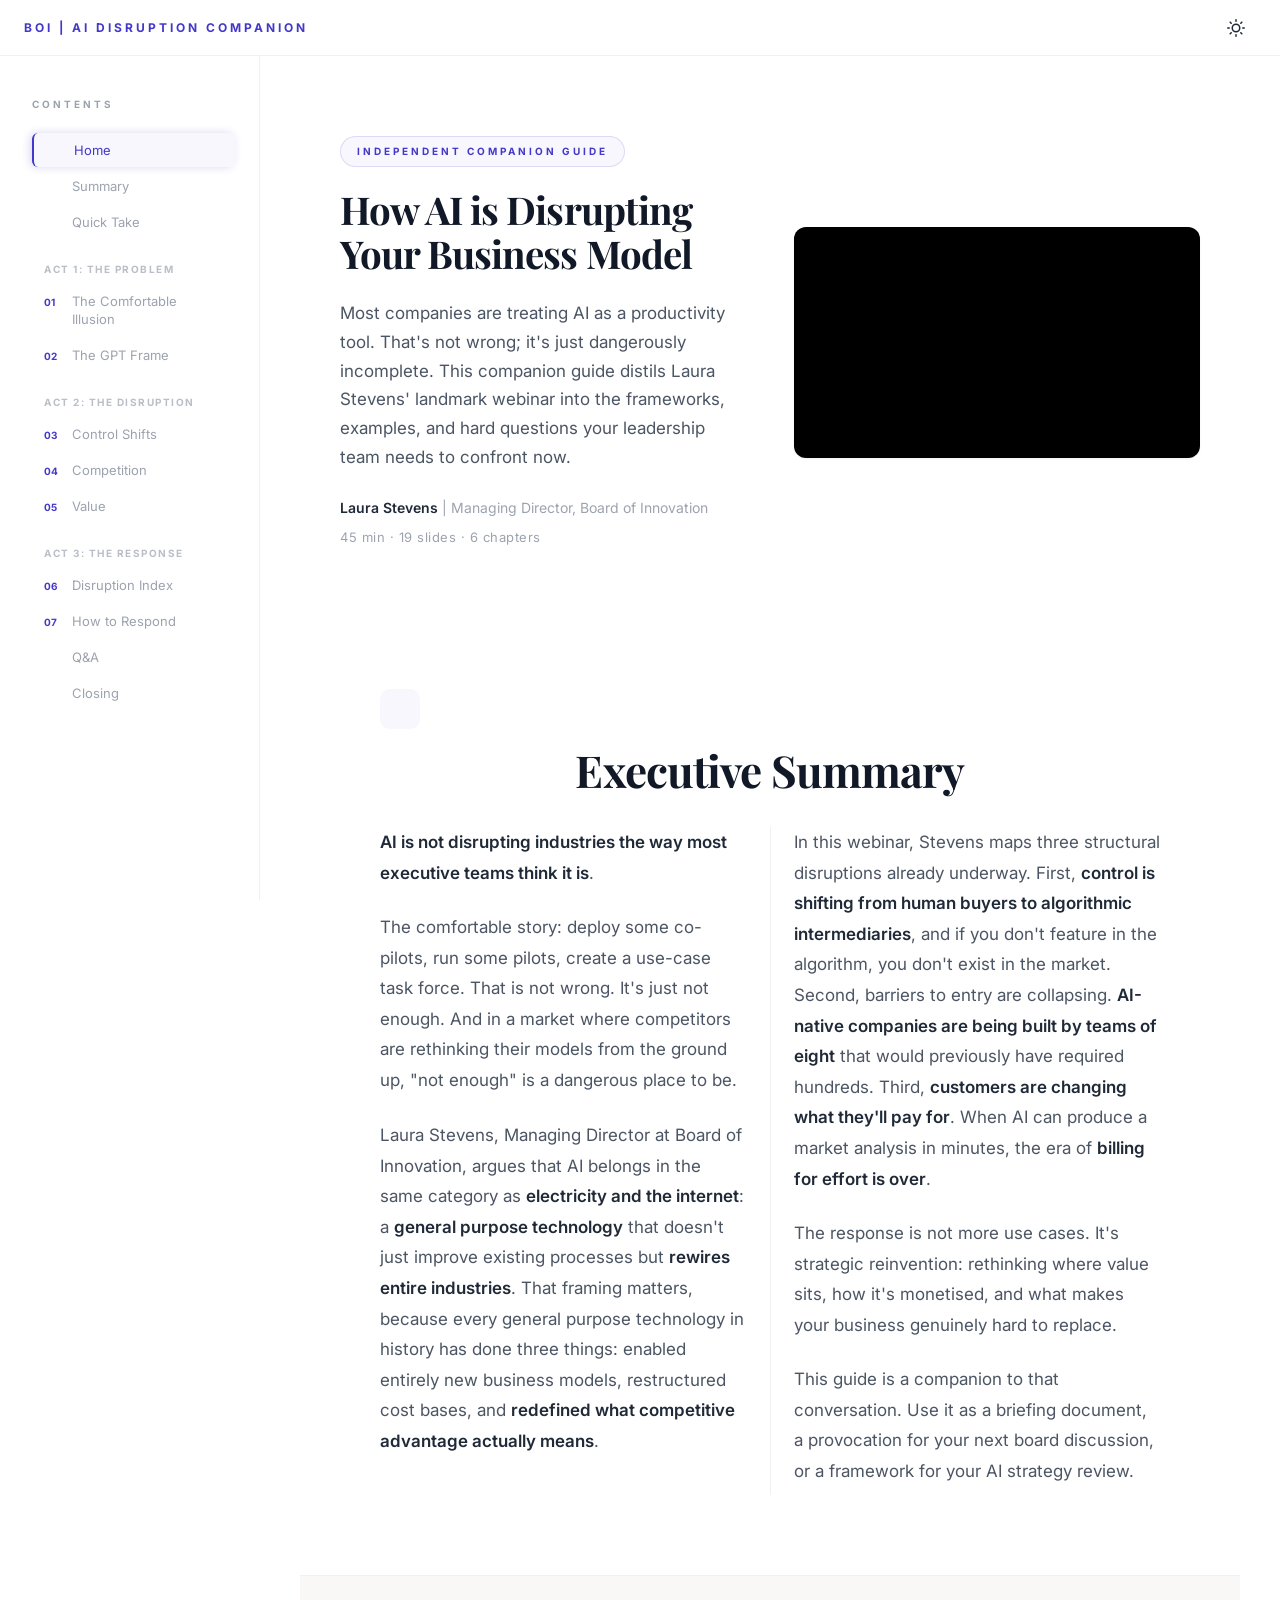
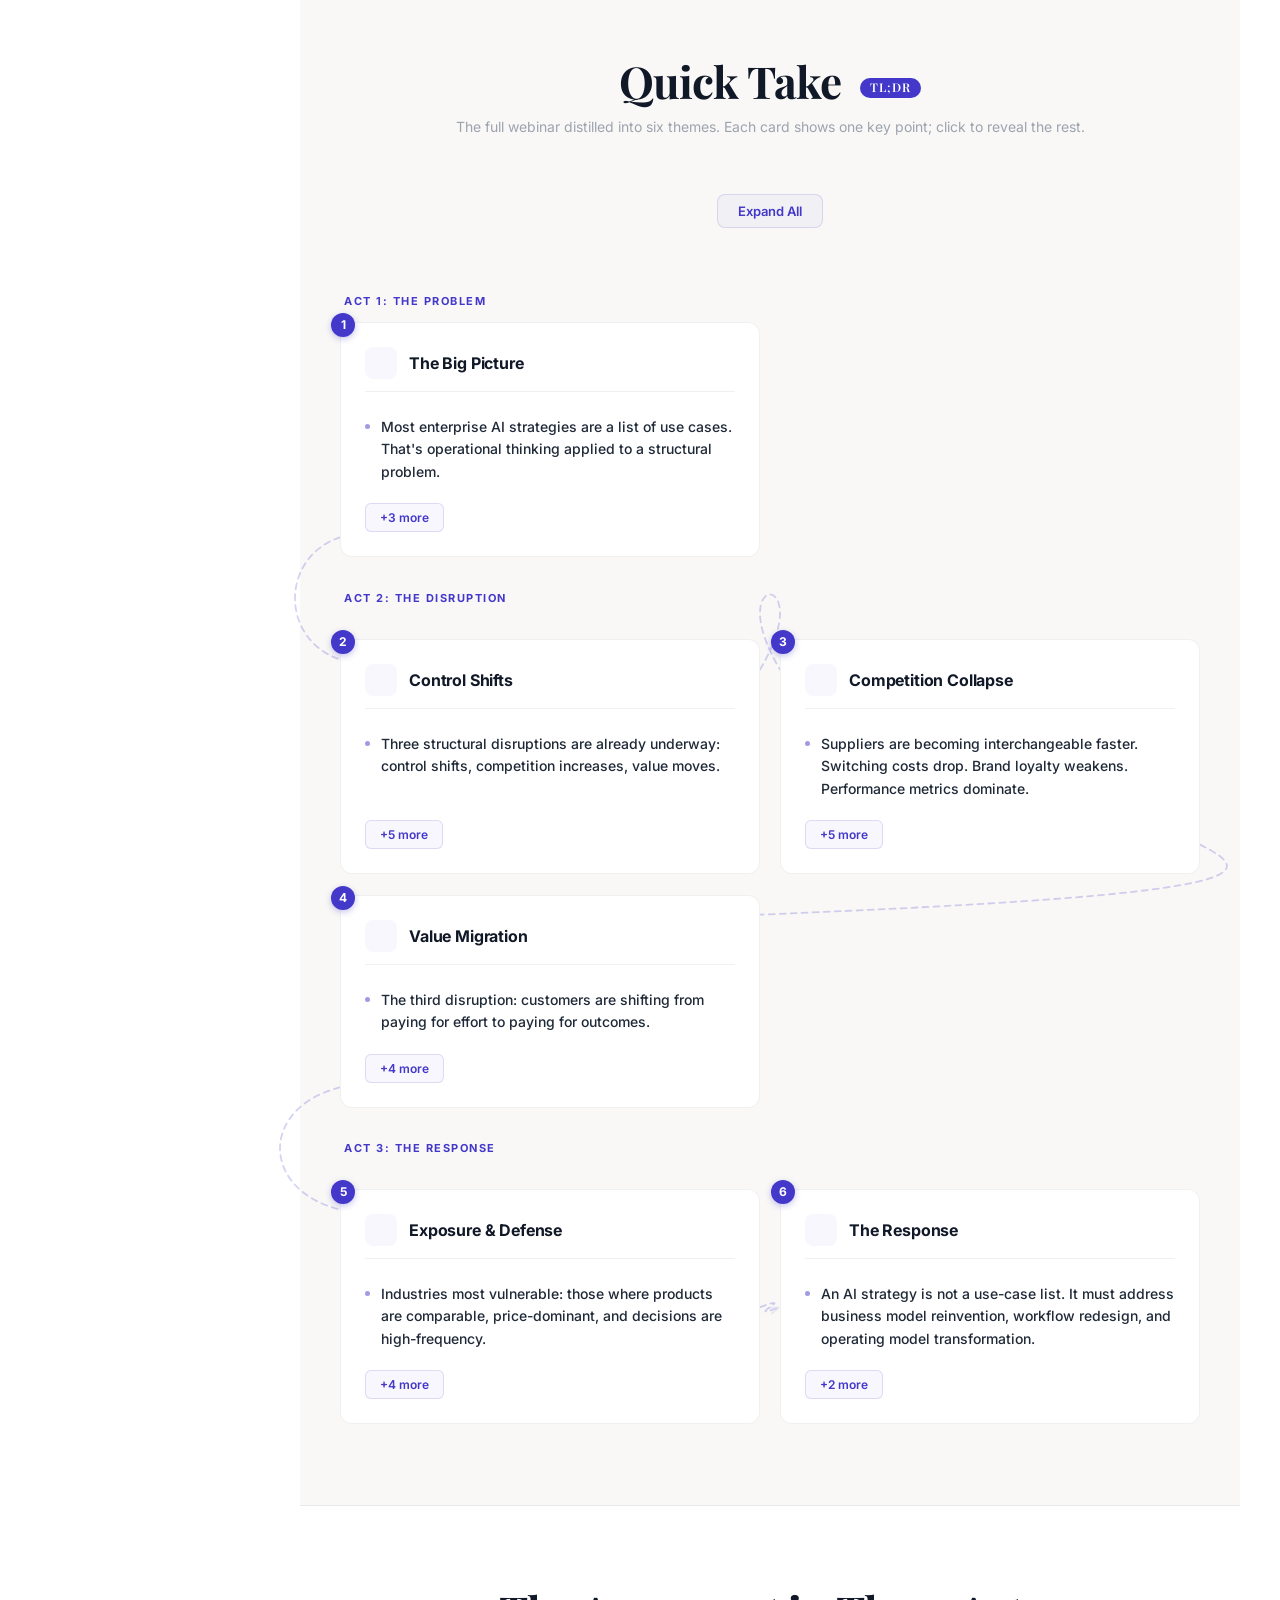
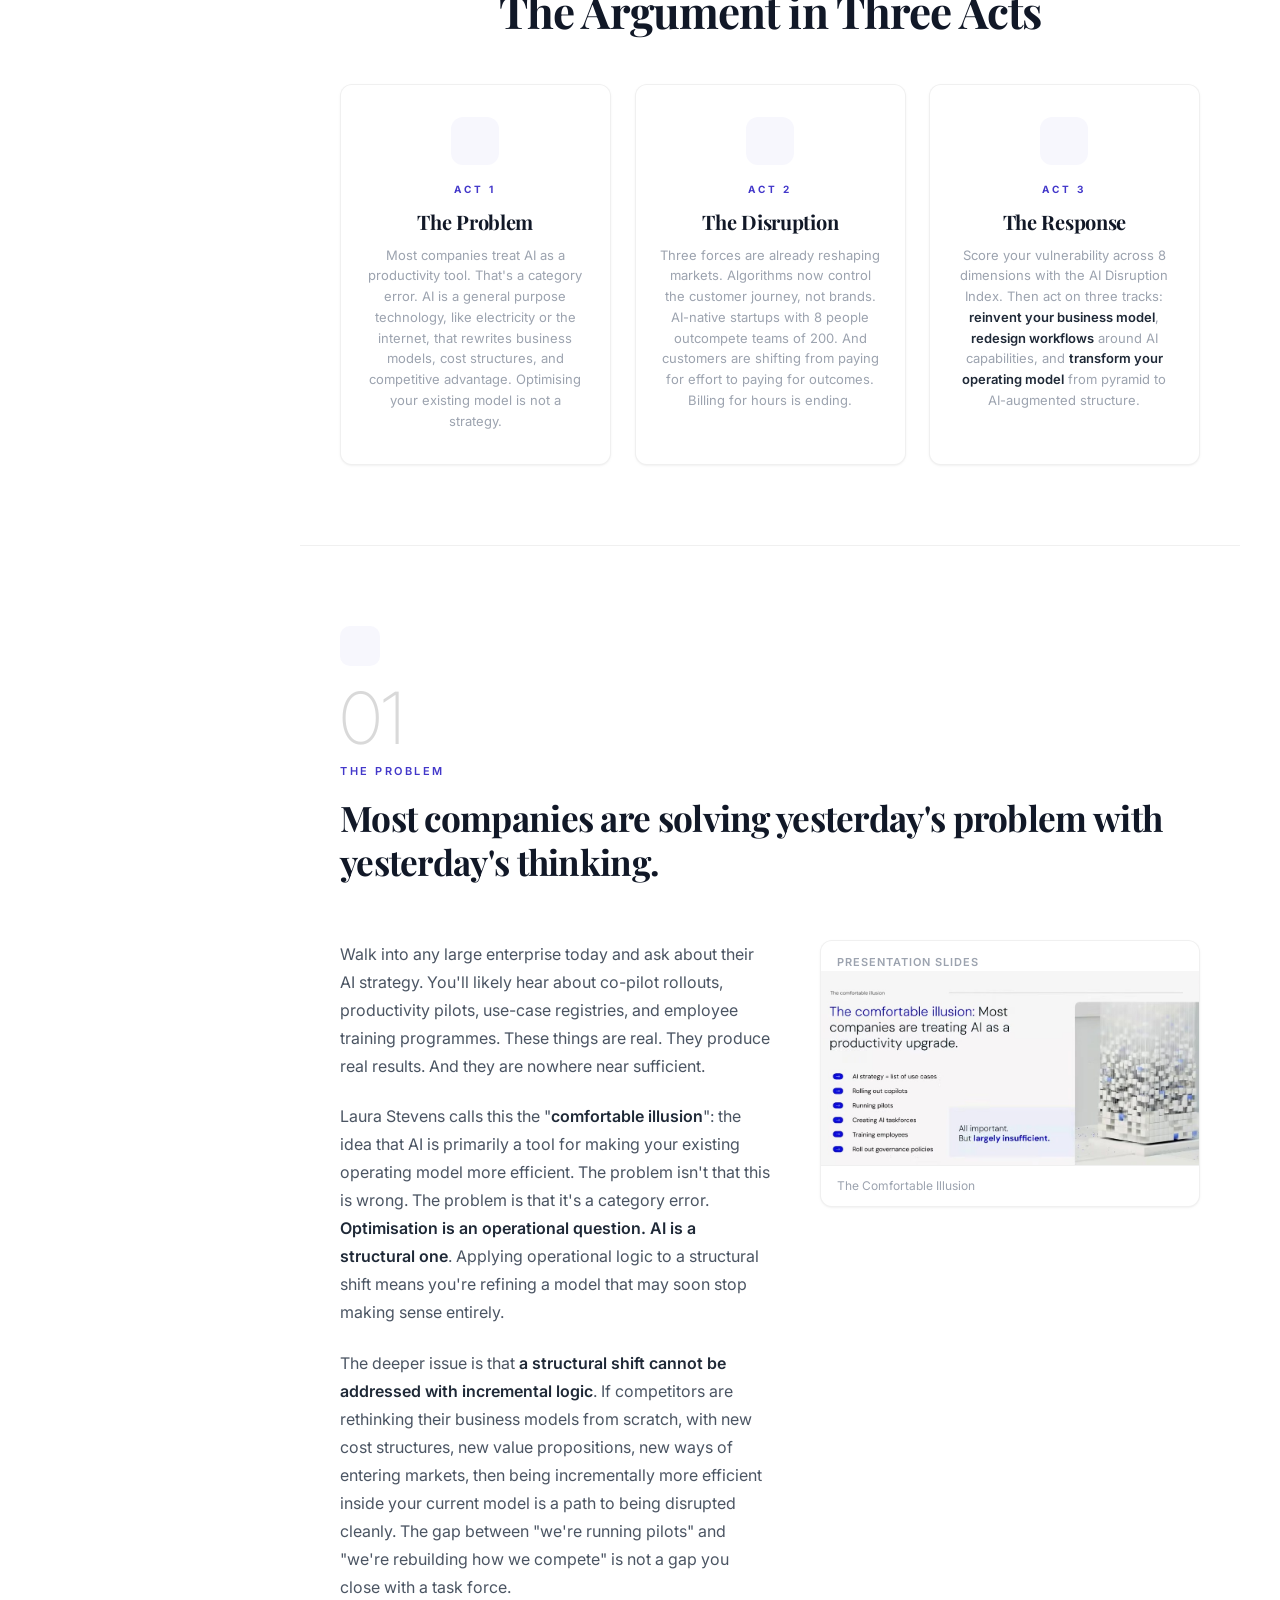
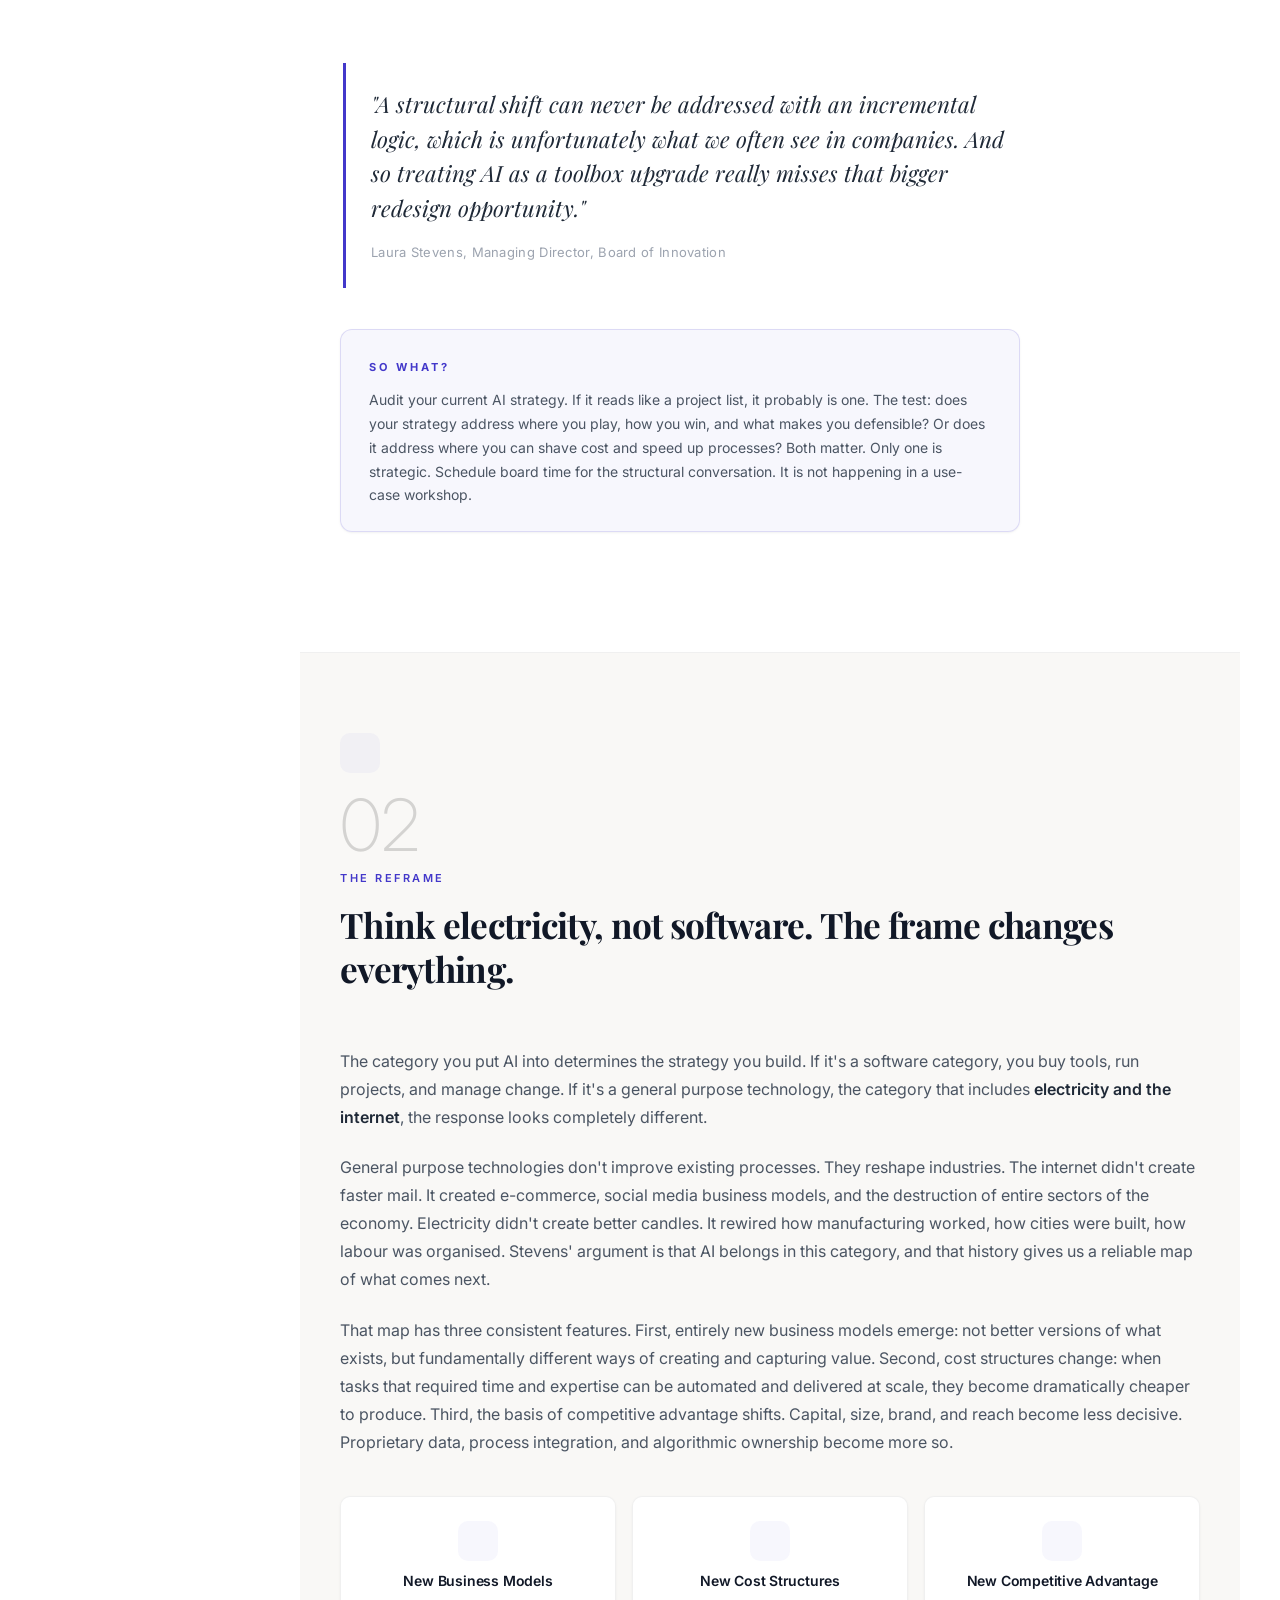
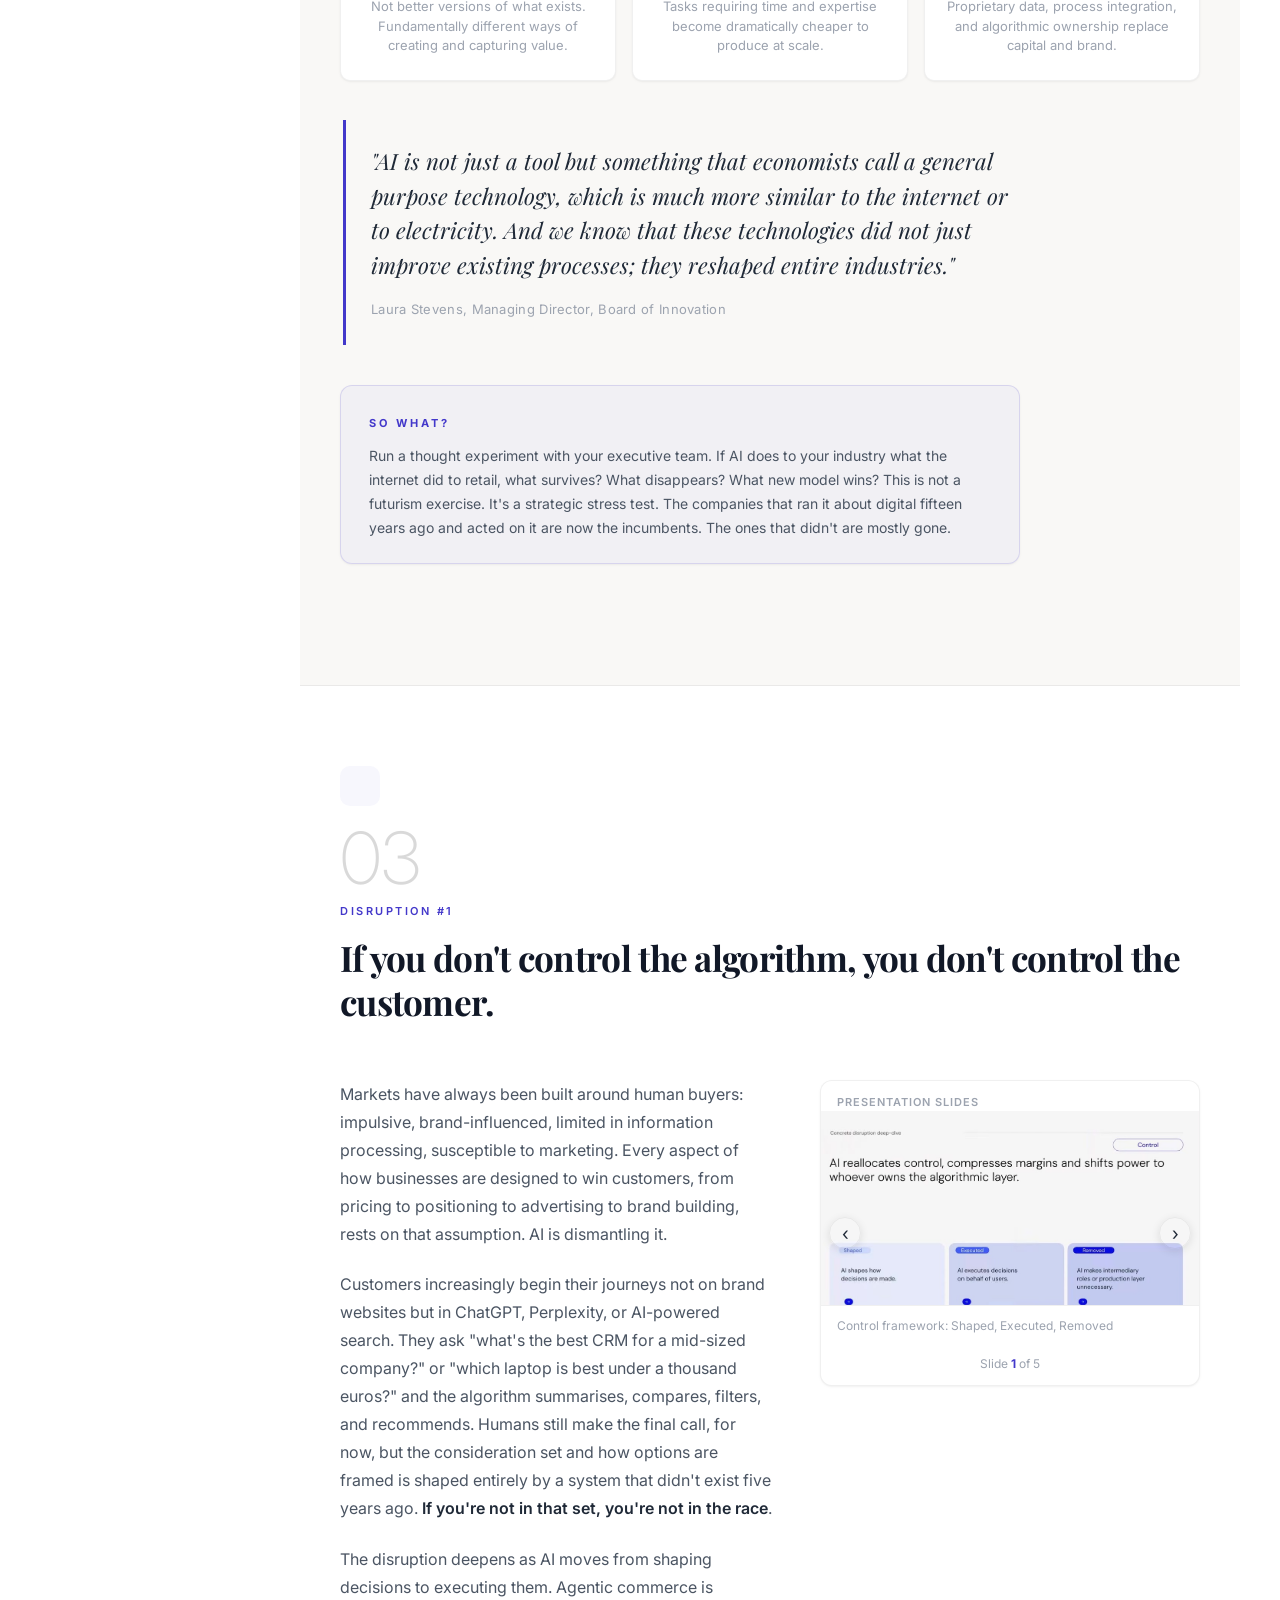
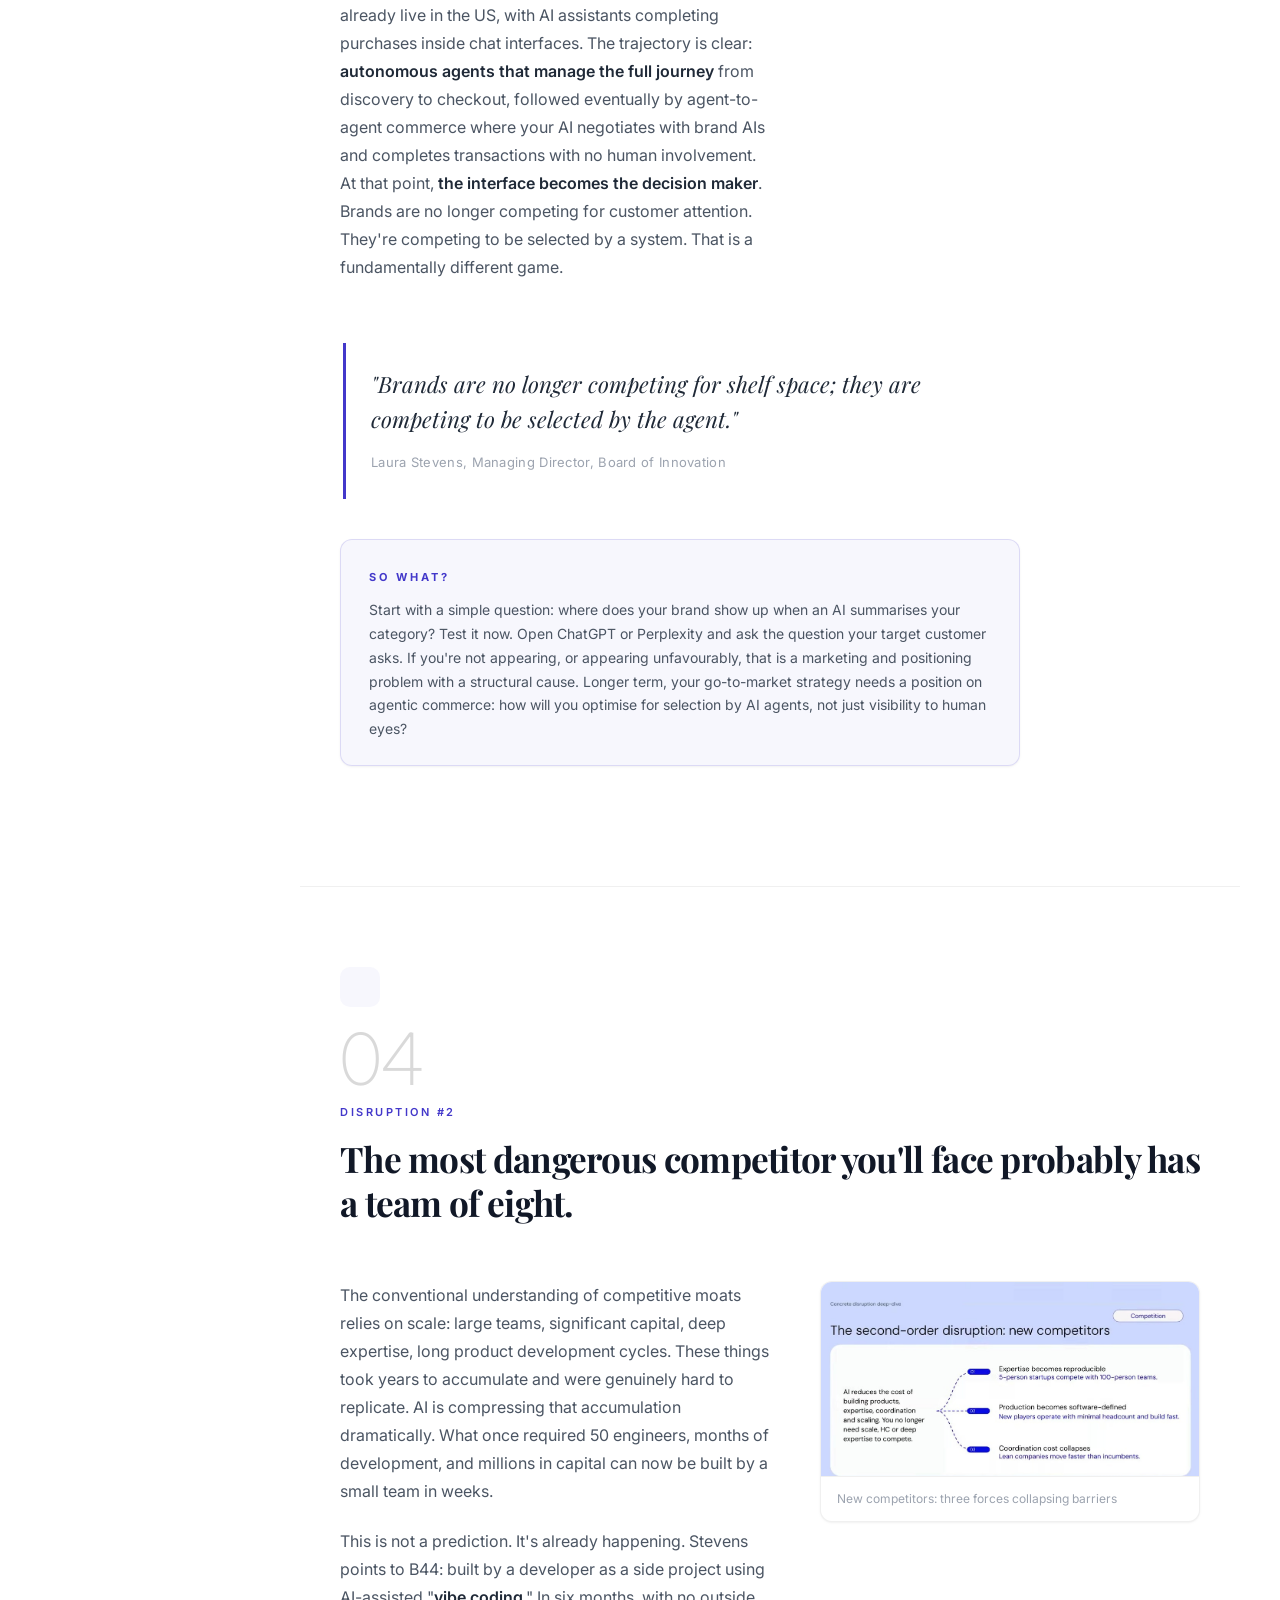
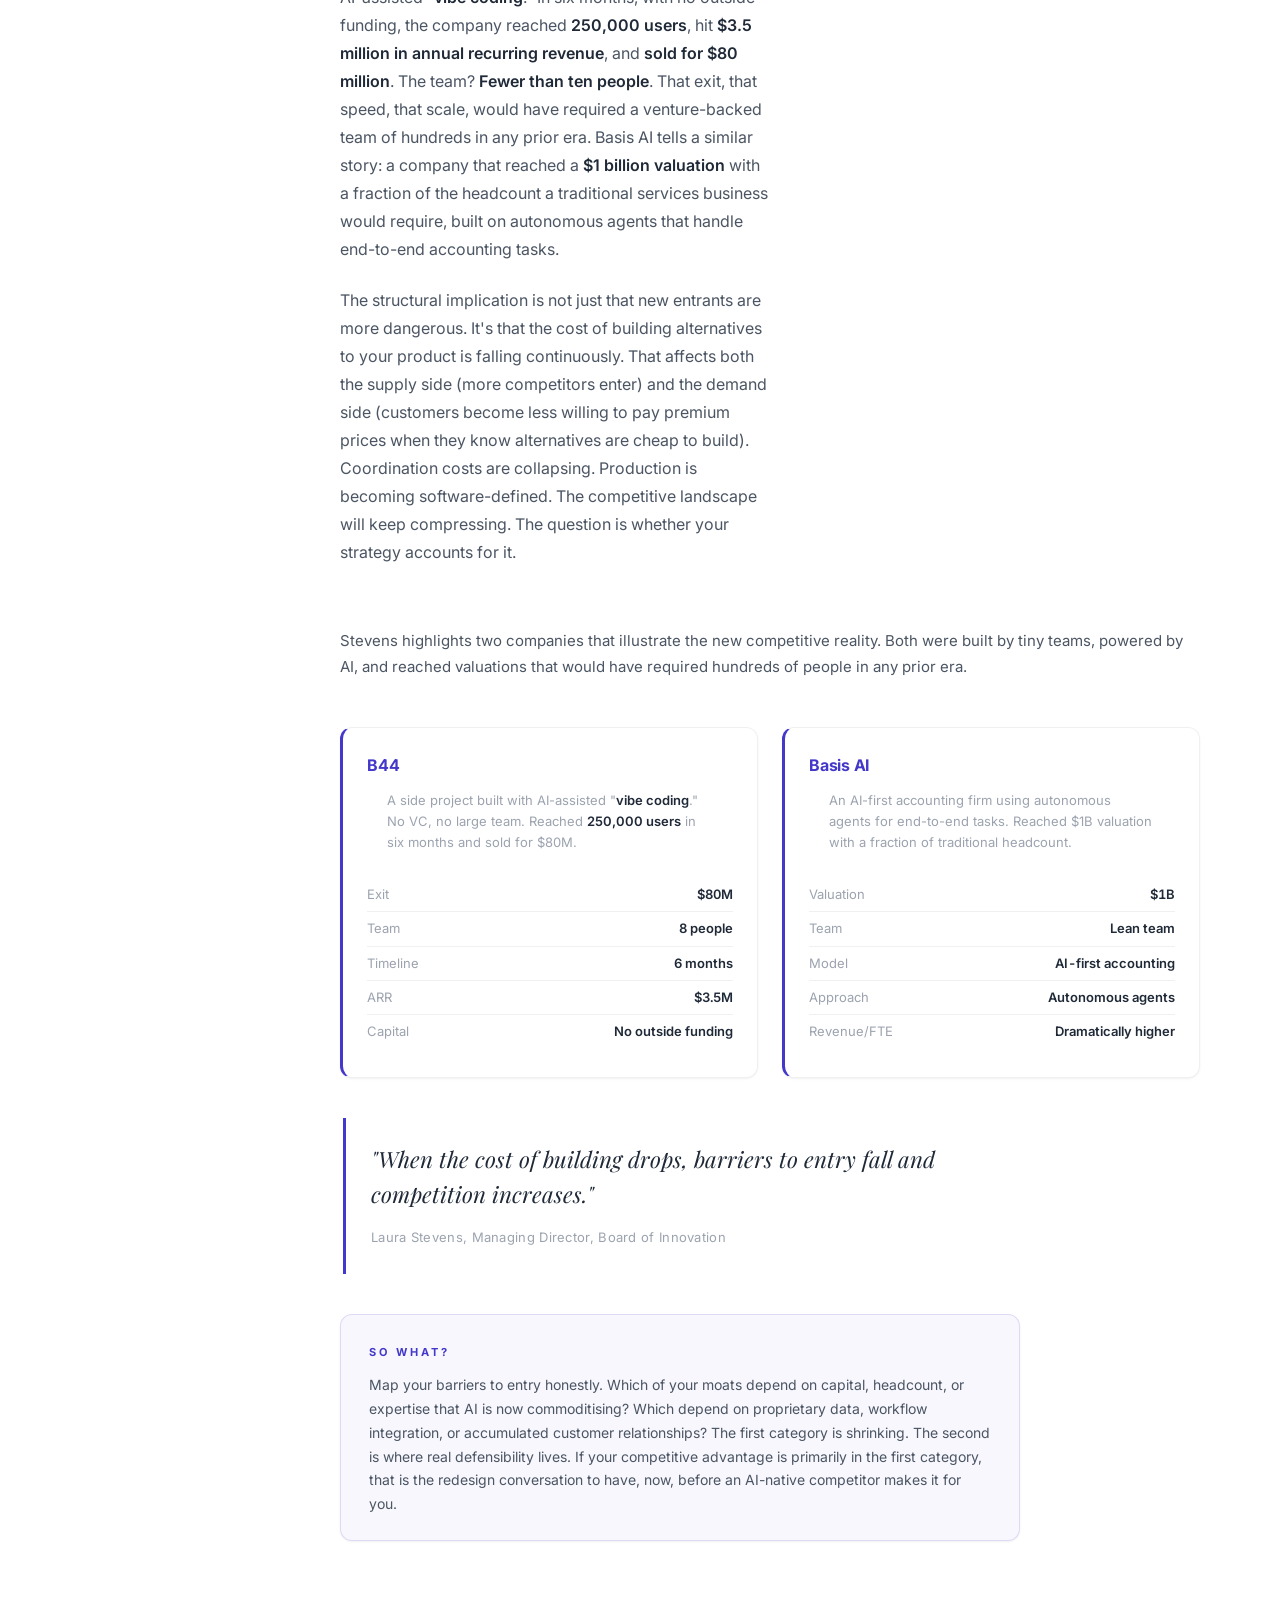
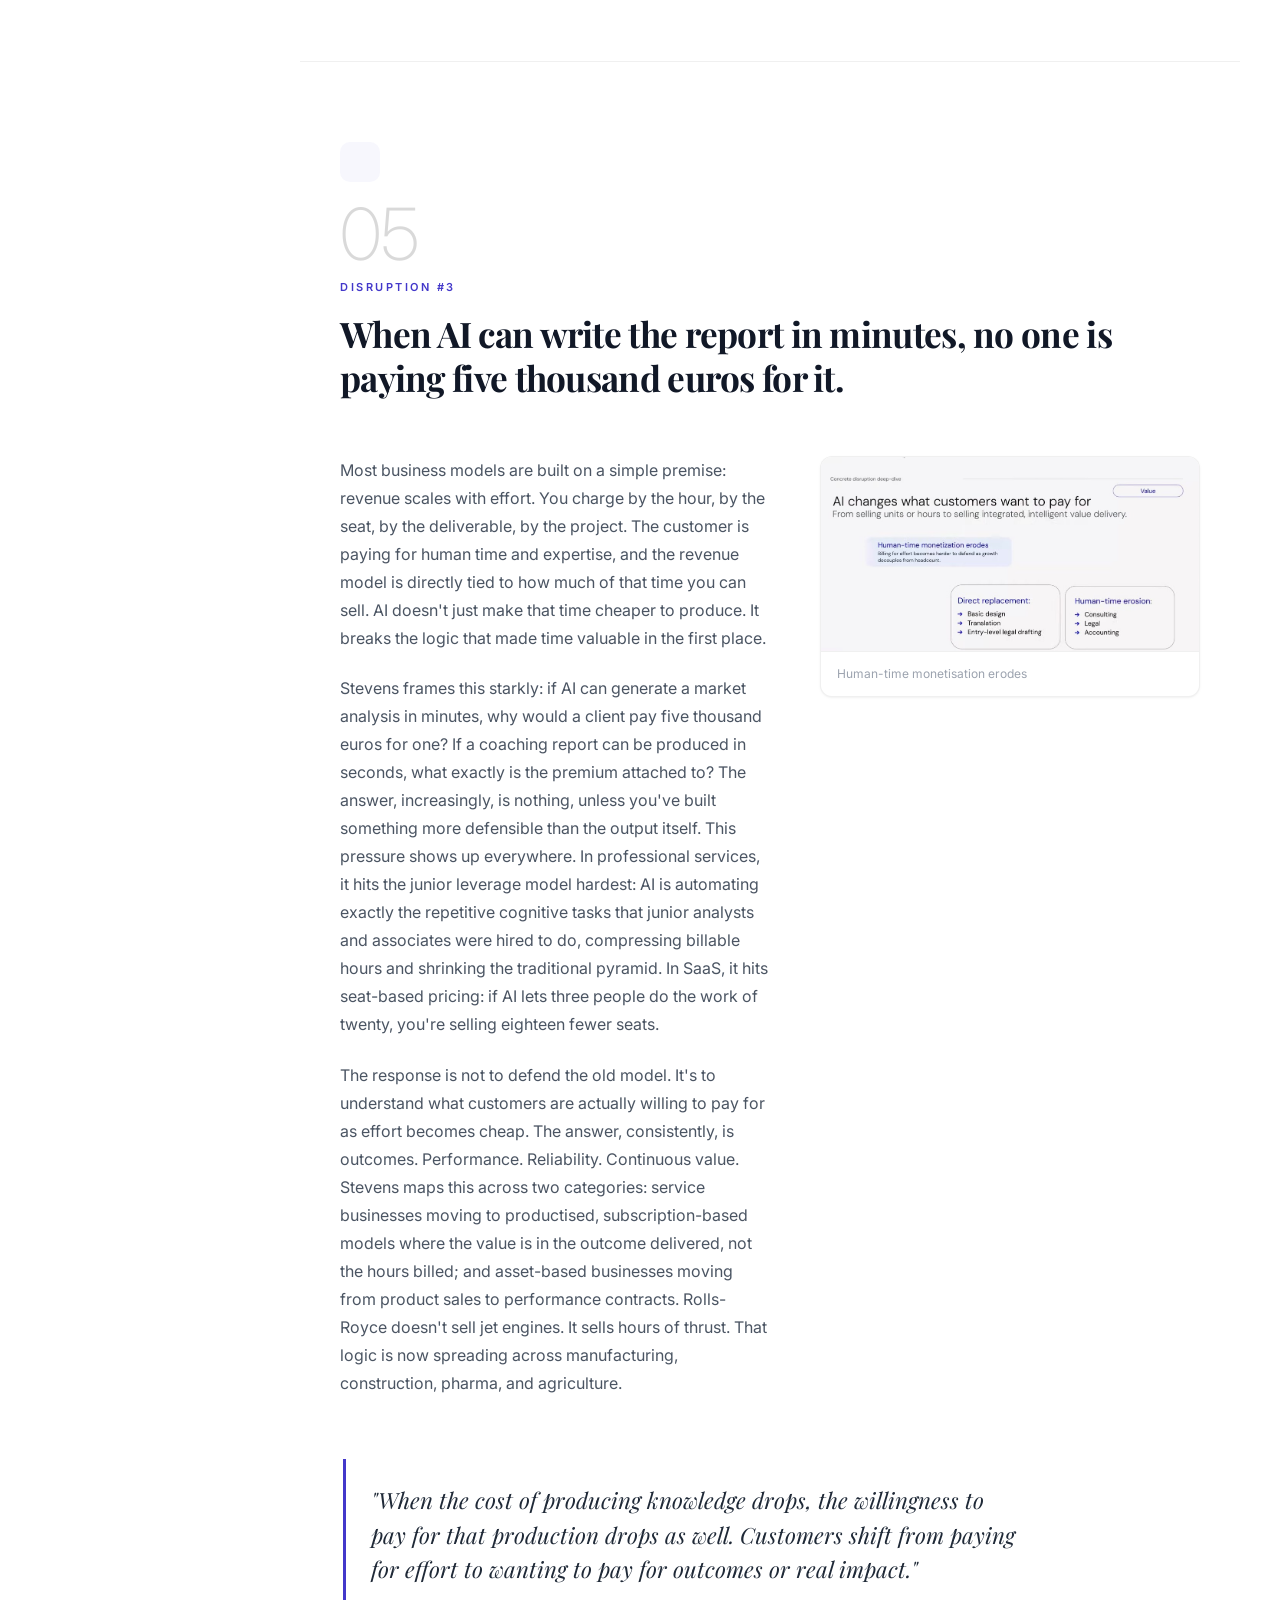
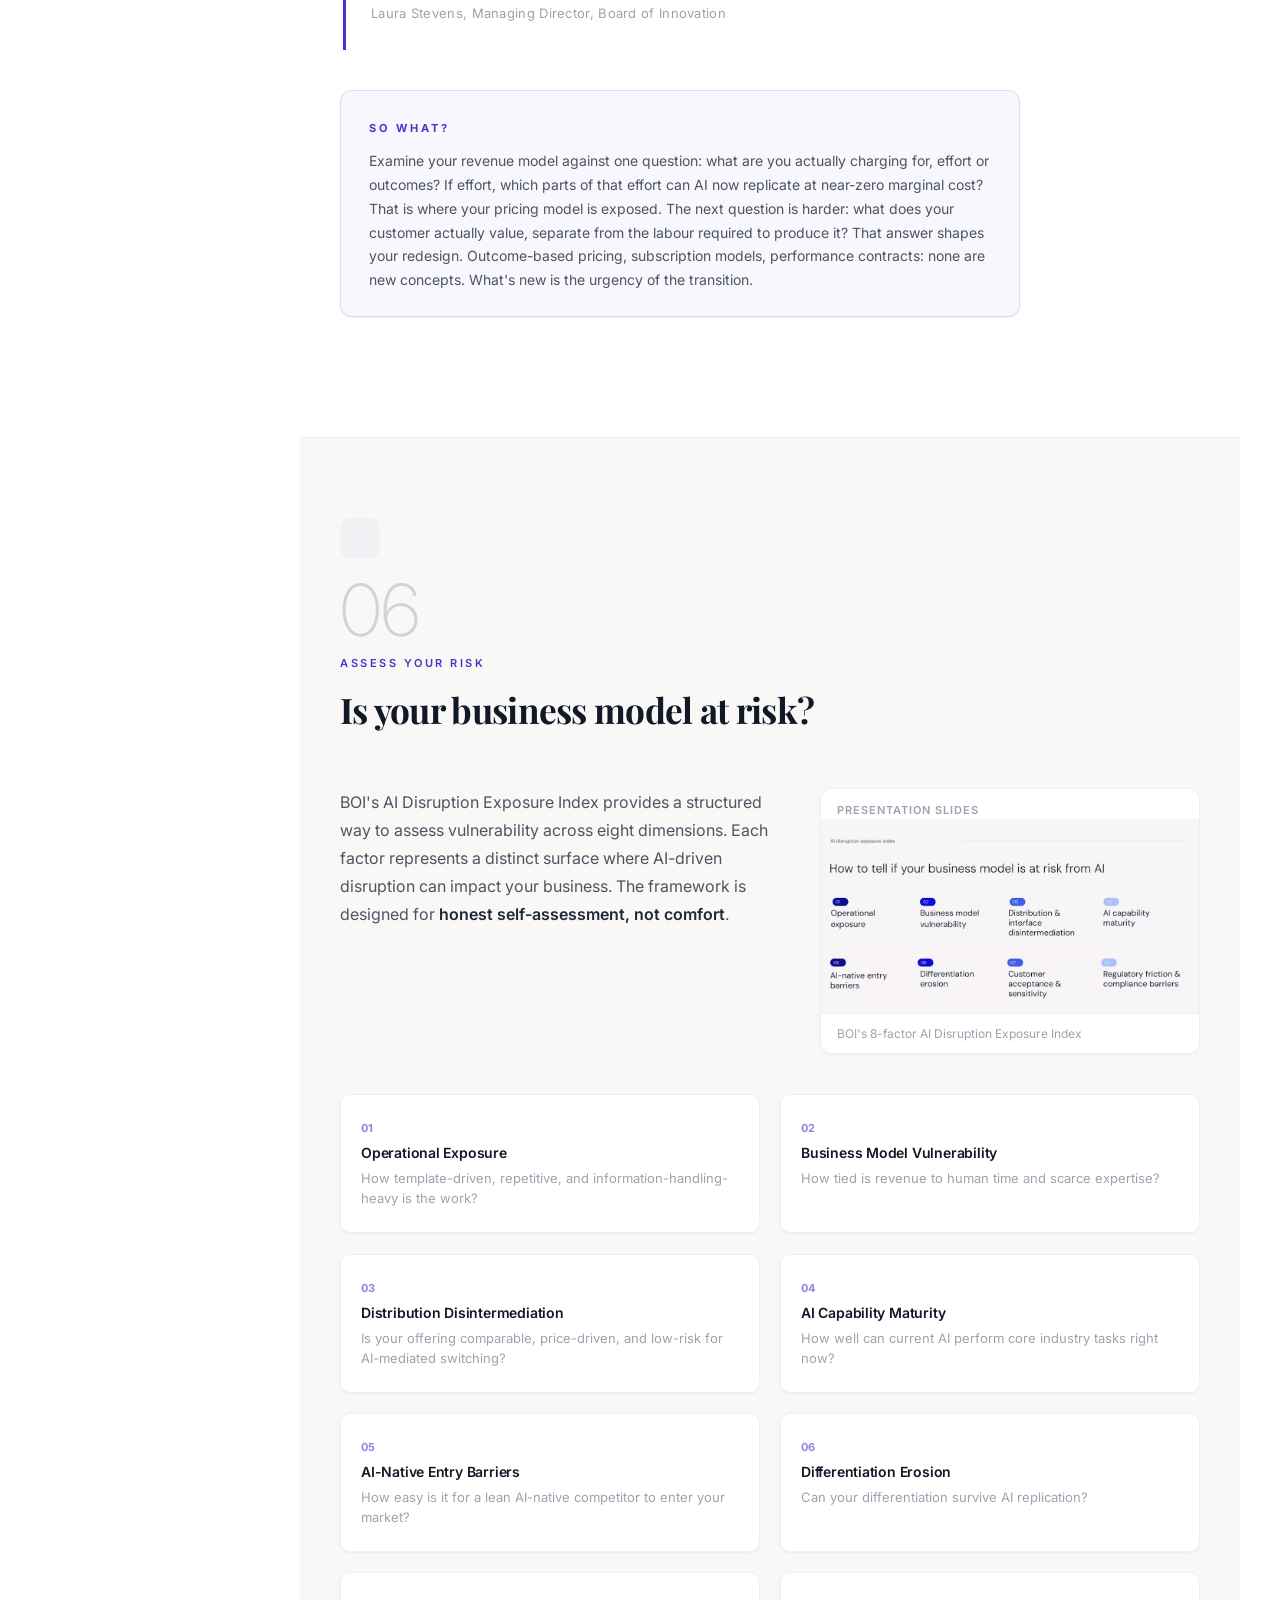
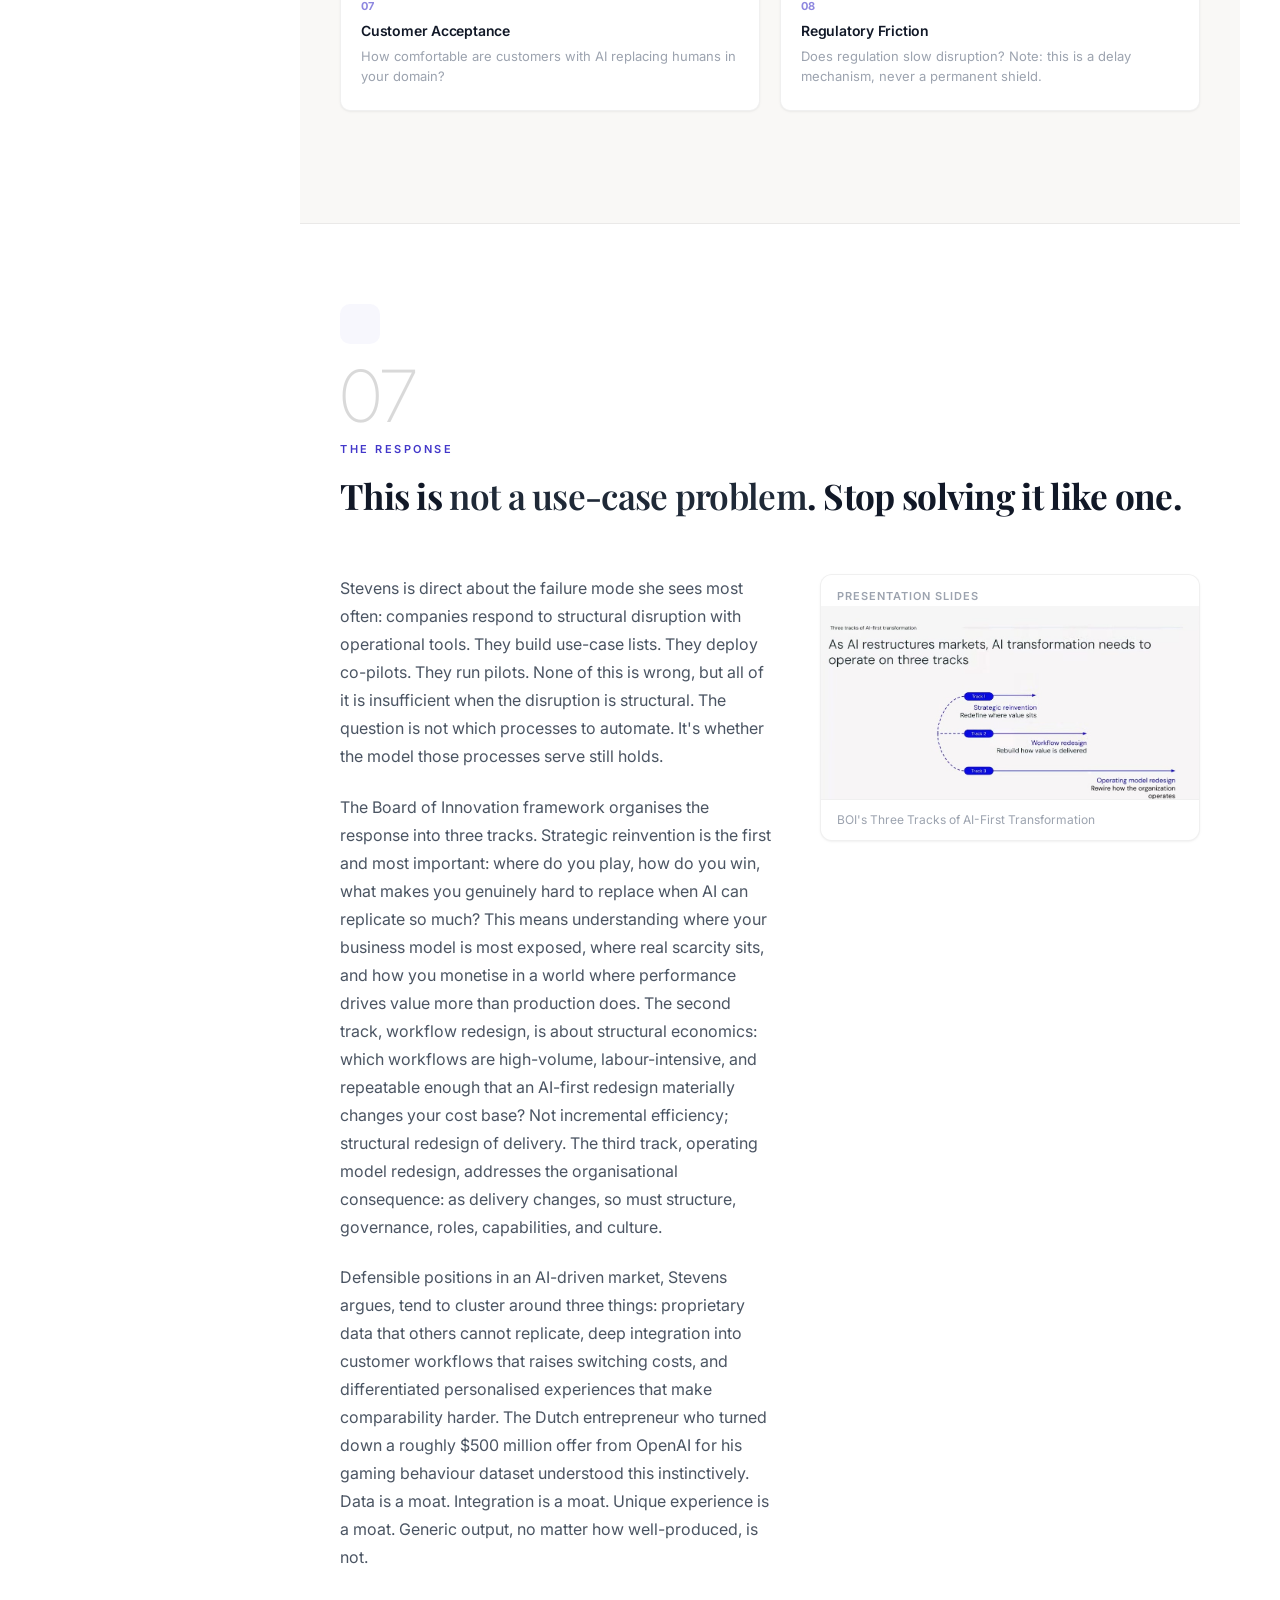
==== commit 9230e94e: "Remove reading hint, add TL;DR tag" ====
--- a/docs/index.html
+++ b/docs/index.html
@@ -151,11 +151,10 @@
            ============================================ -->
       <section id="quick-take" class="quick-take">
         <div class="container">
-          <h2>Quick Take</h2>
-          <p class="quick-take__subtitle">The full webinar distilled into six themes. Start top-left, read across. Each card shows one key point; click to reveal the rest.</p>
+          <h2>Quick Take <span class="qt-tldr-tag">TL;DR</span></h2>
+          <p class="quick-take__subtitle">The full webinar distilled into six themes. Each card shows one key point; click to reveal the rest.</p>
           <div class="qt-controls">
             <button class="qt-expand-all" id="qt-expand-all" aria-expanded="false">Expand All</button>
-            <span class="qt-reading-hint">&#8592; &#8594; Read left to right, top to bottom</span>
           </div>
 
           <div class="qt-flow">
--- a/docs/styles.css
+++ b/docs/styles.css
@@ -713,10 +713,18 @@
   margin-bottom: 32px;
 }
 
-.qt-reading-hint {
+.qt-tldr-tag {
+  display: inline-block;
   font-size: 12px;
-  color: var(--text-muted);
-  letter-spacing: 0.3px;
+  font-weight: 600;
+  letter-spacing: 1px;
+  text-transform: uppercase;
+  background: var(--accent);
+  color: #fff;
+  padding: 3px 10px;
+  border-radius: 20px;
+  vertical-align: middle;
+  margin-left: 10px;
 }
 
 .qt-flow {
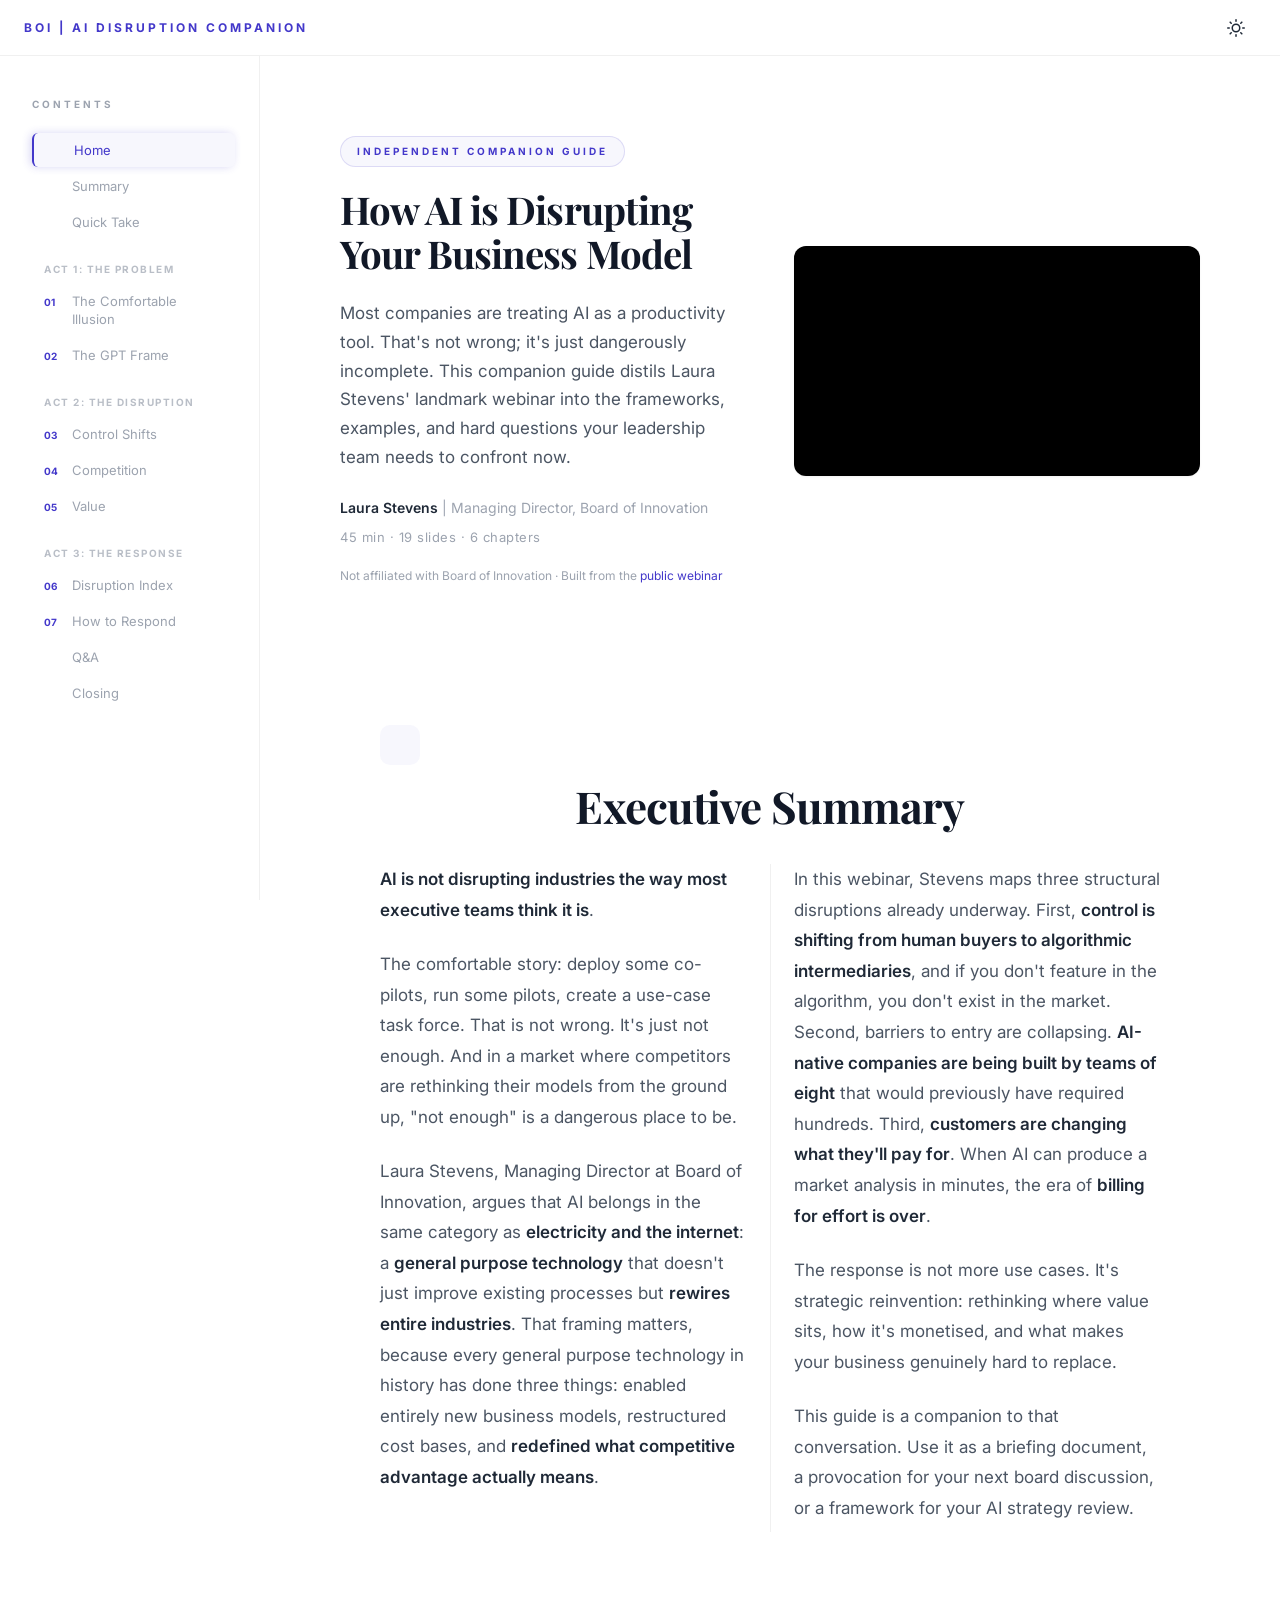
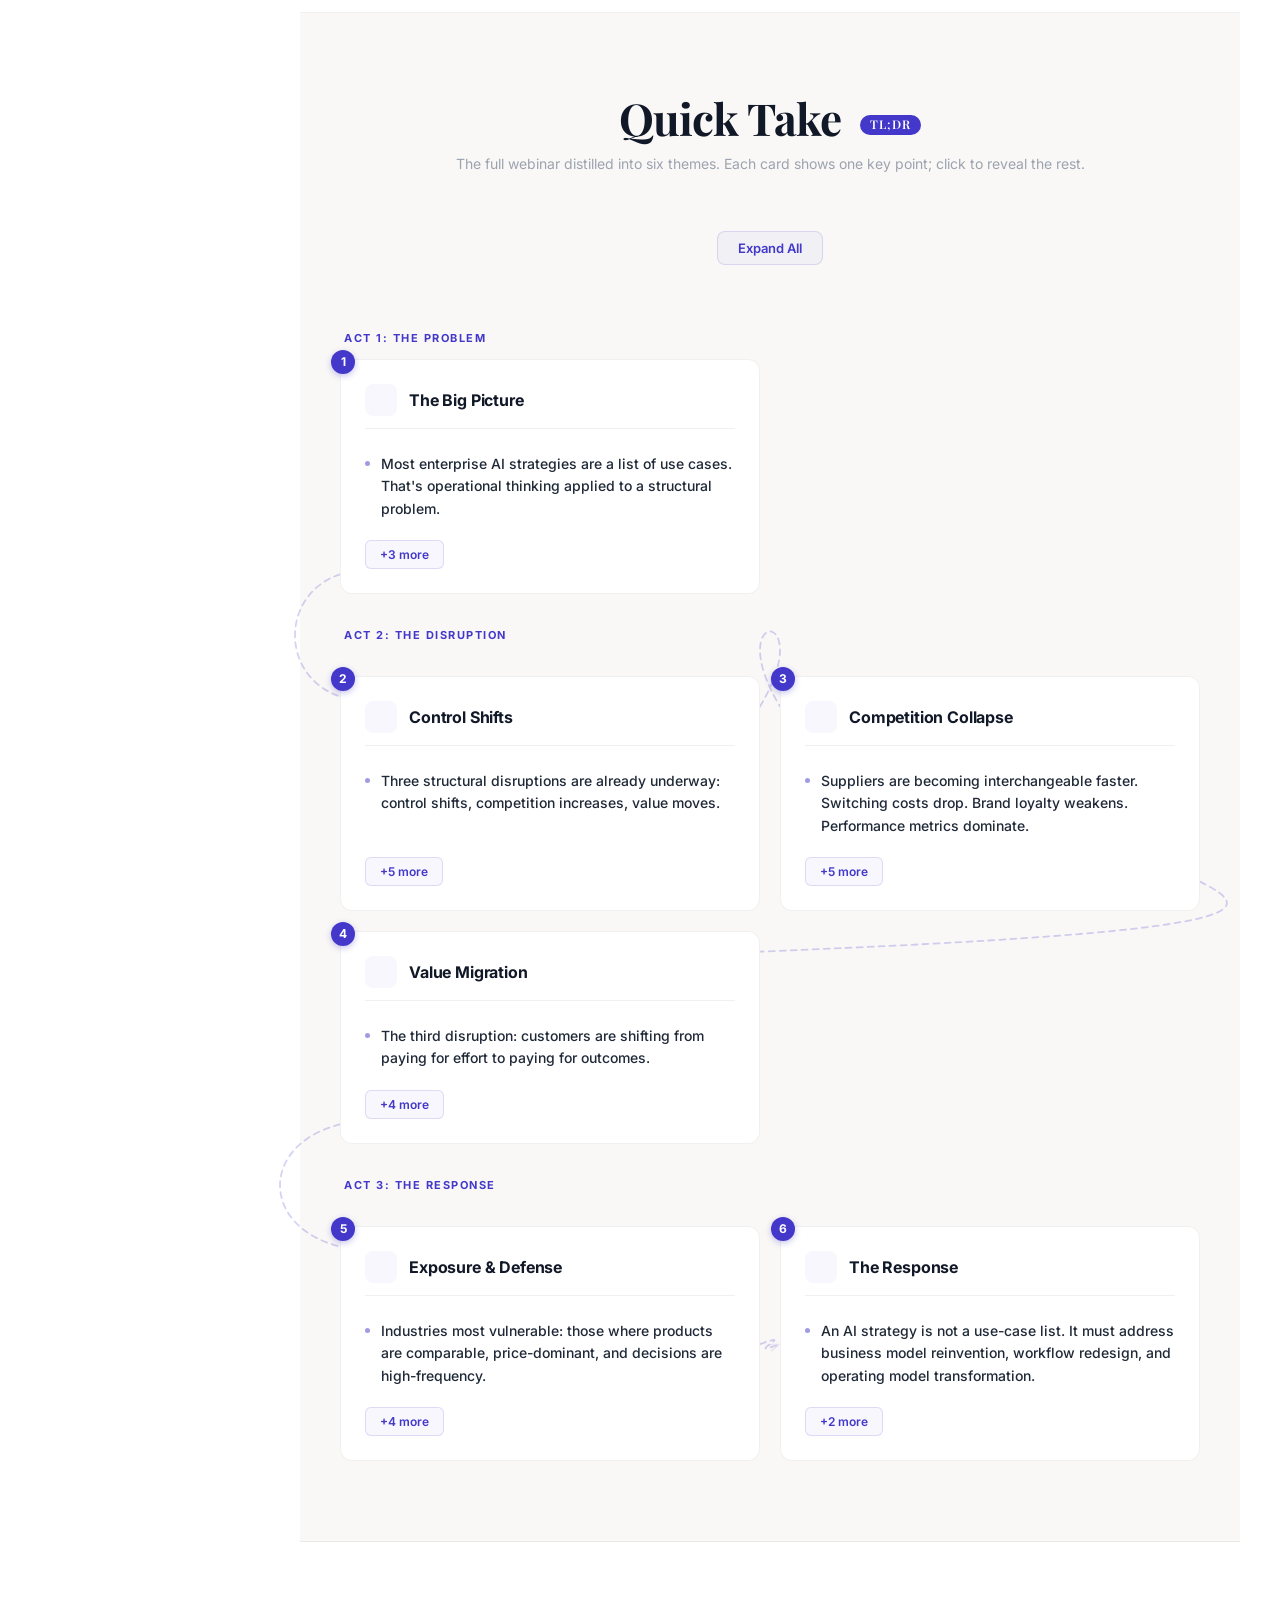
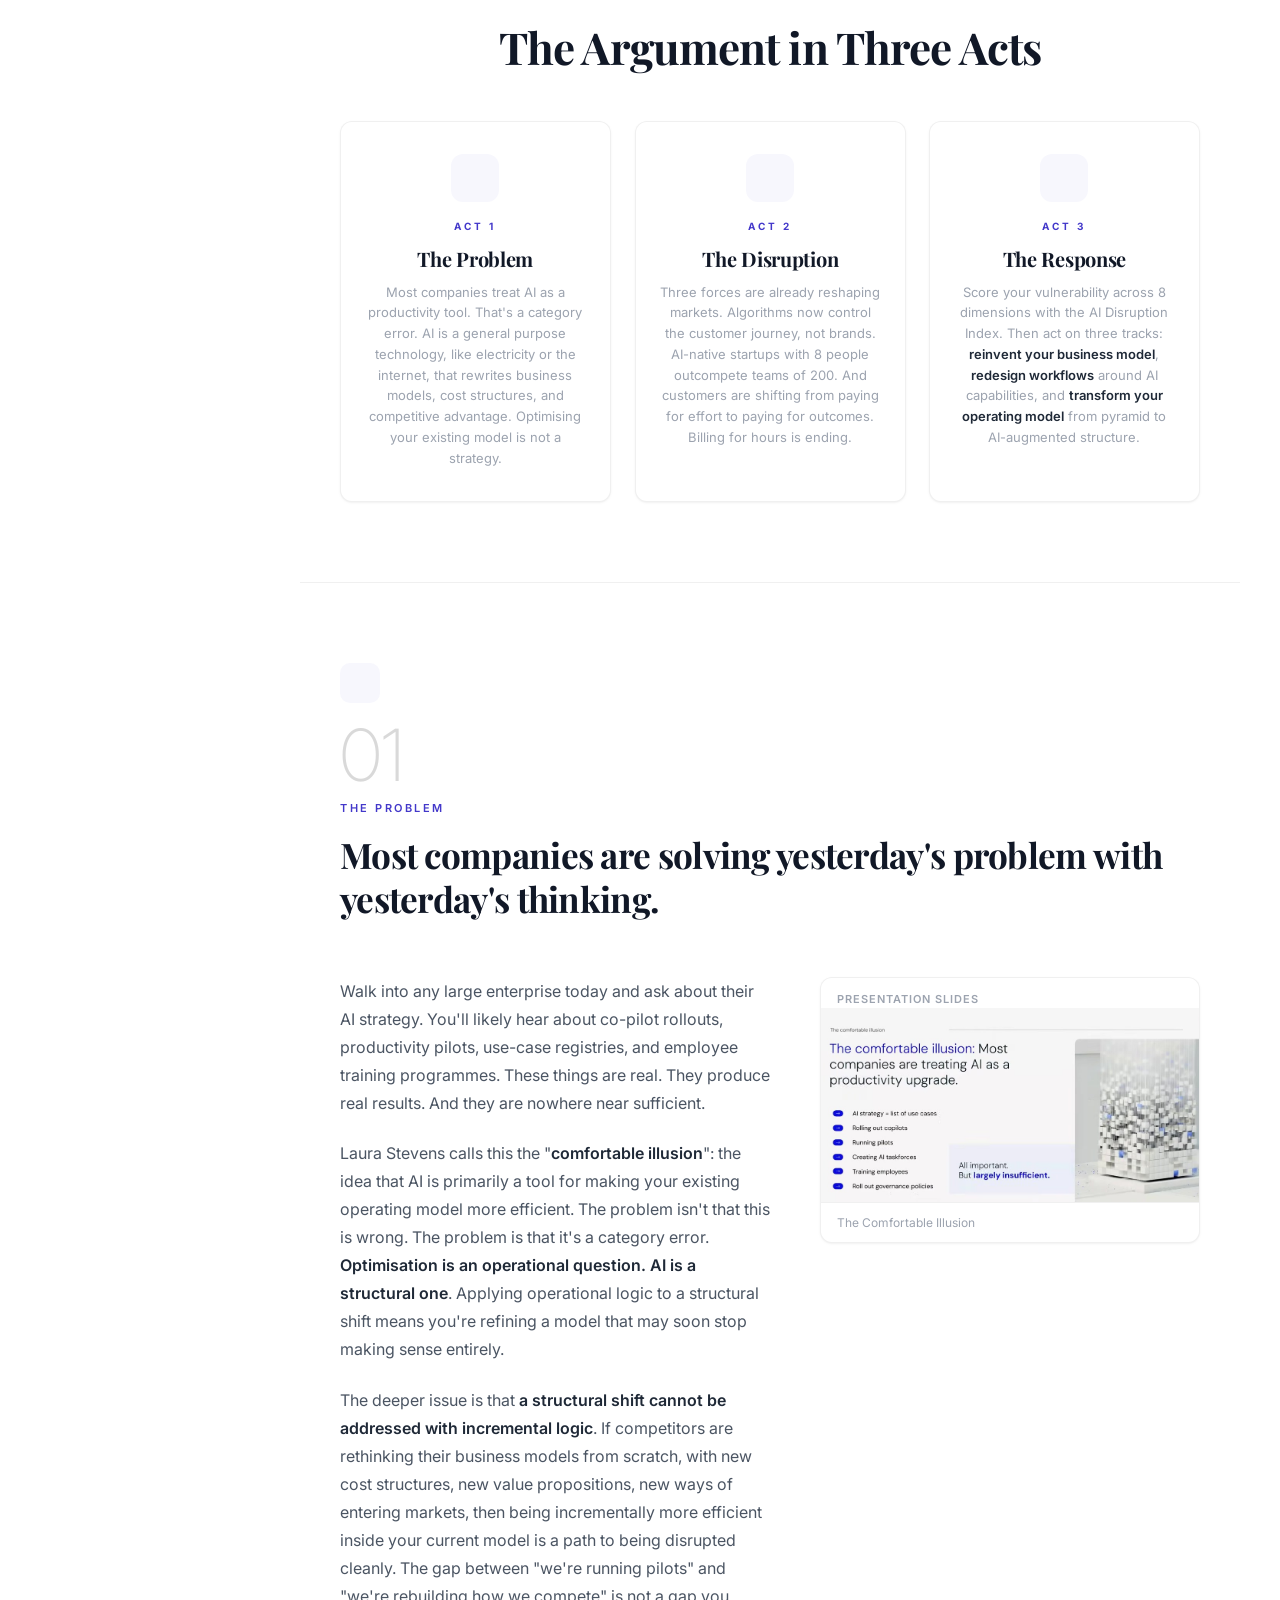
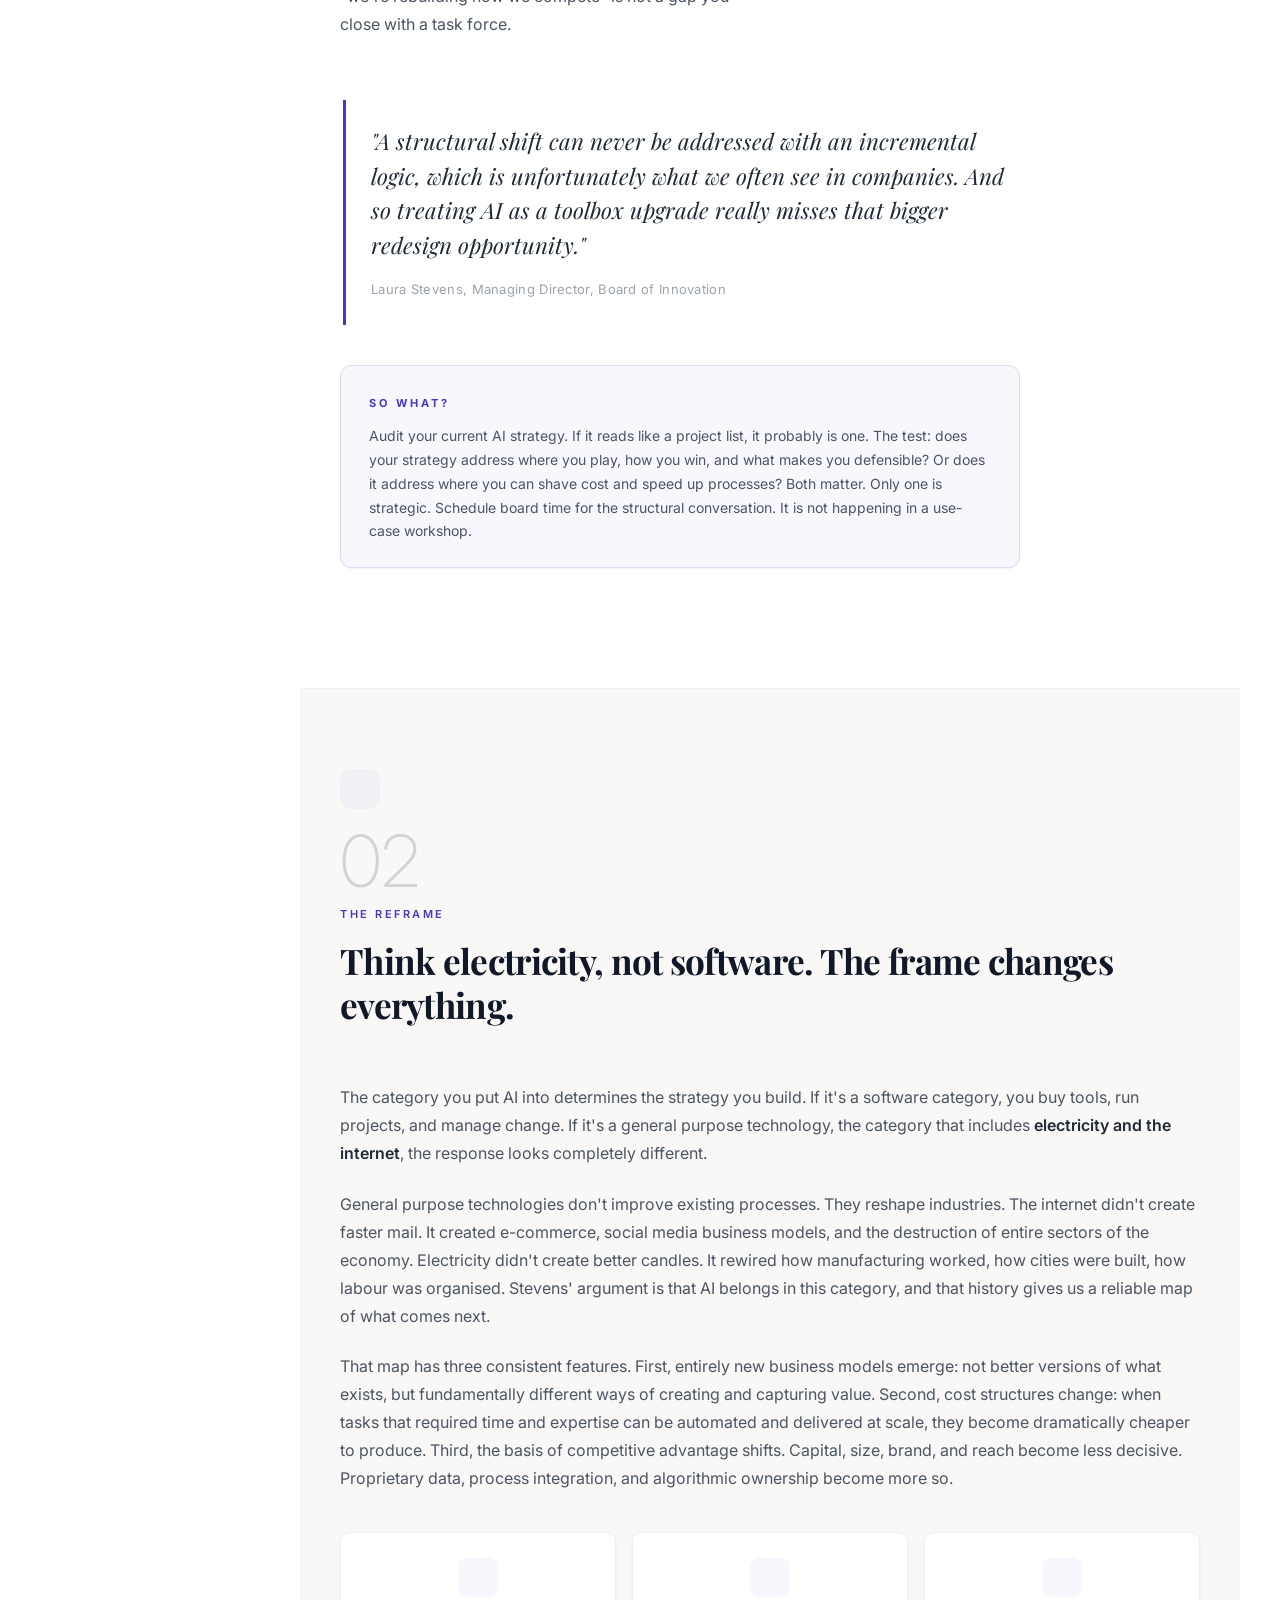
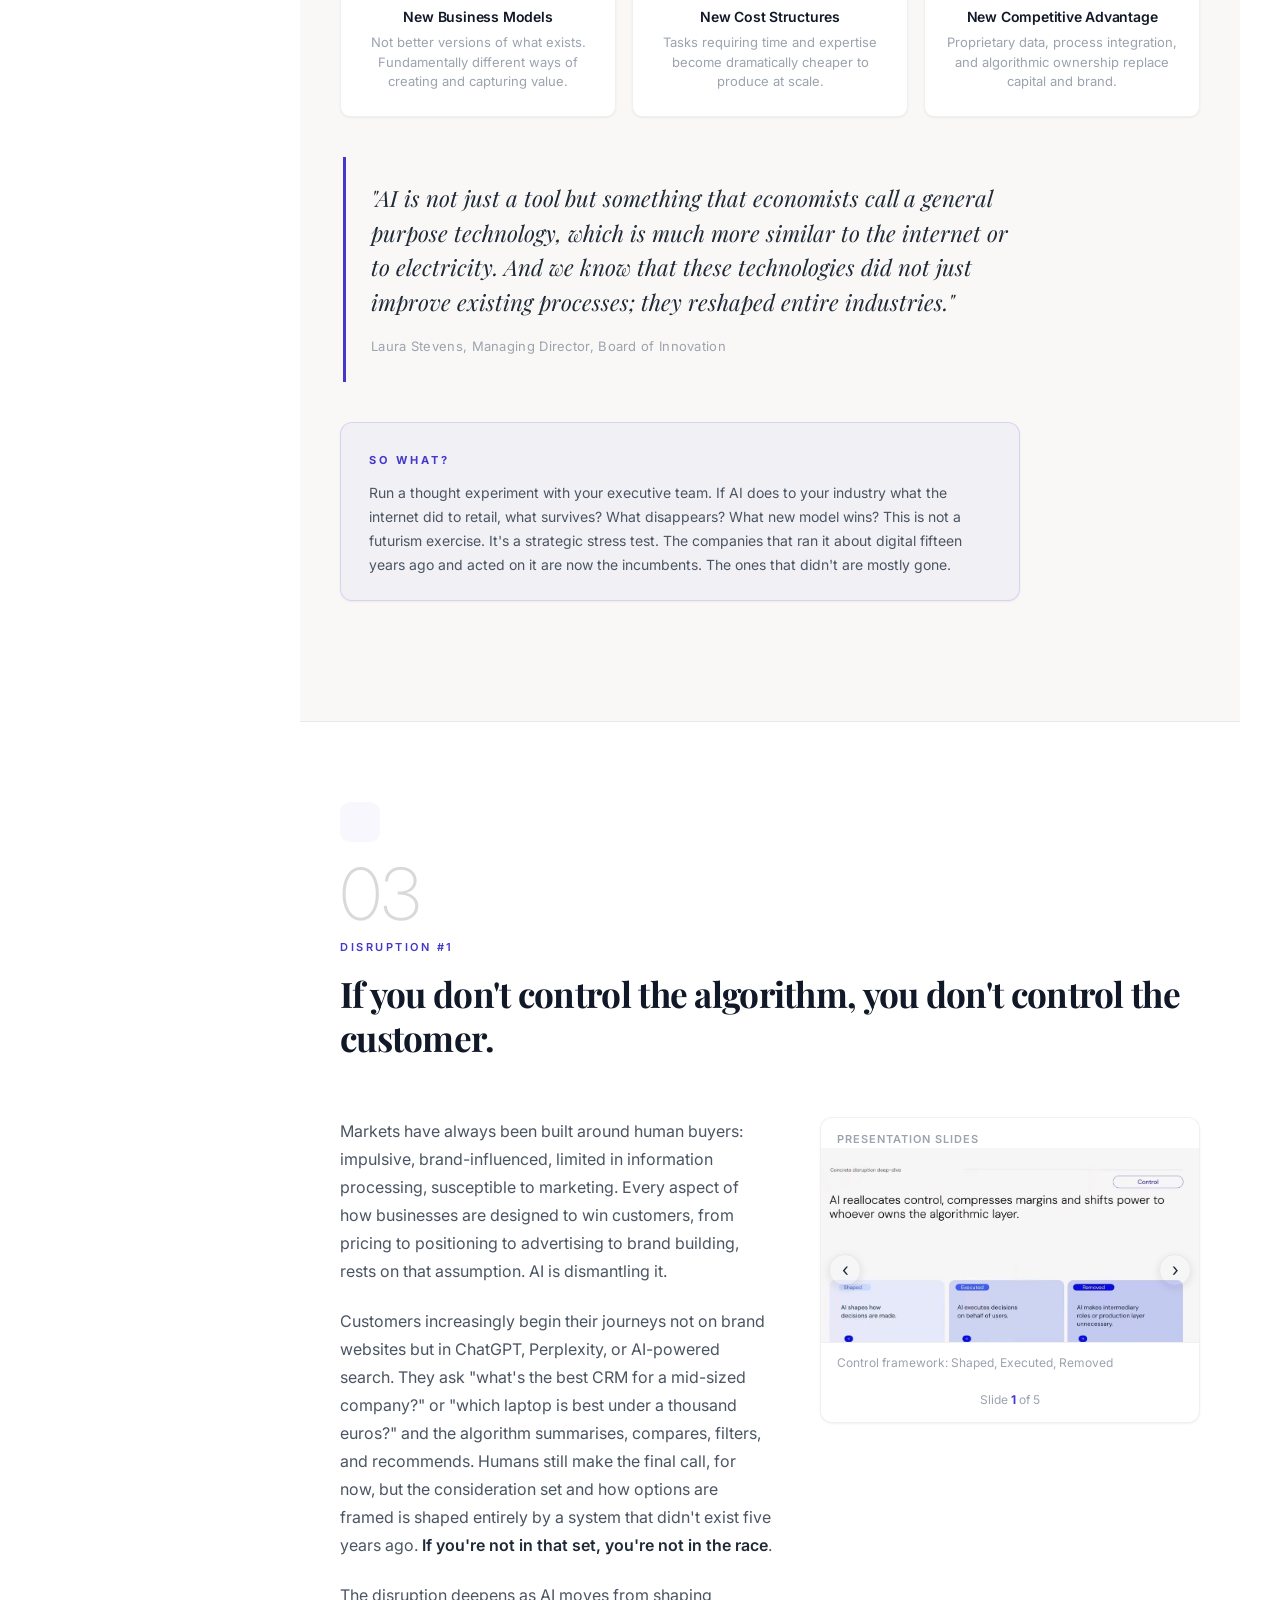
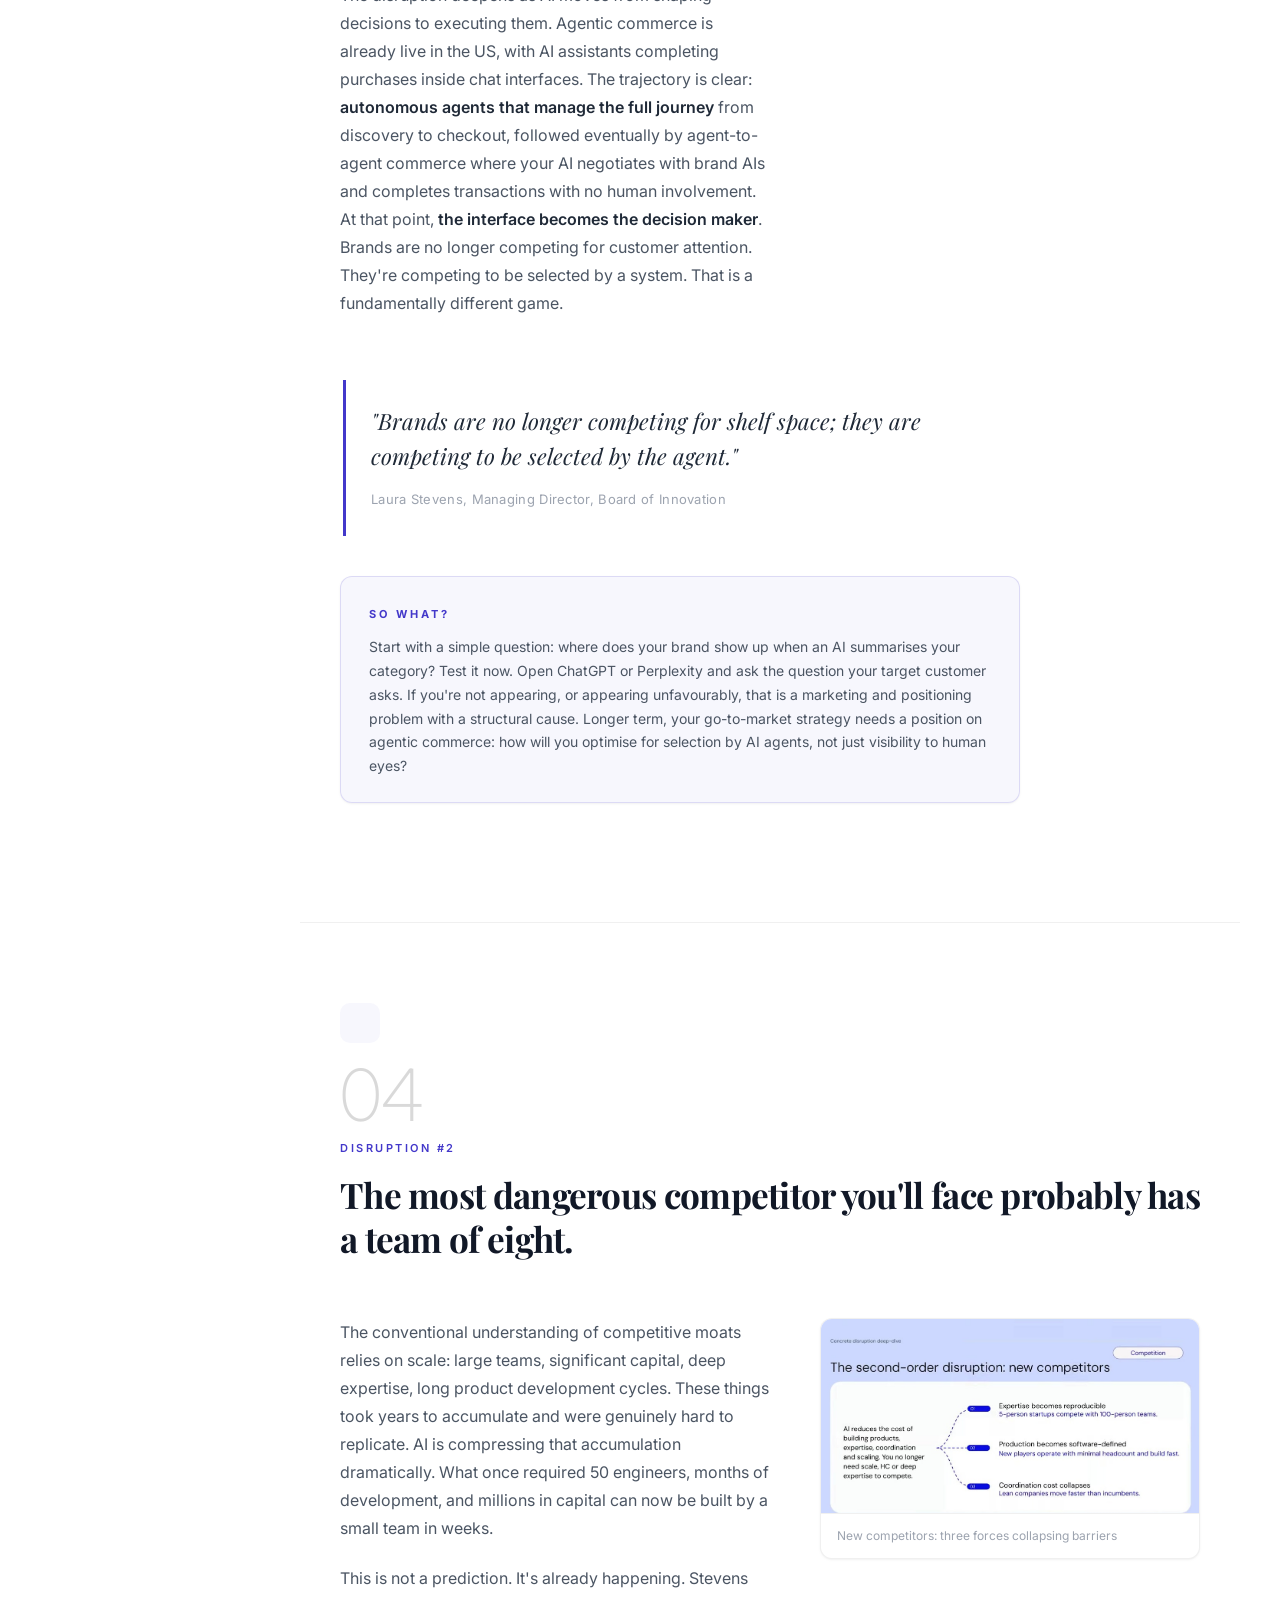
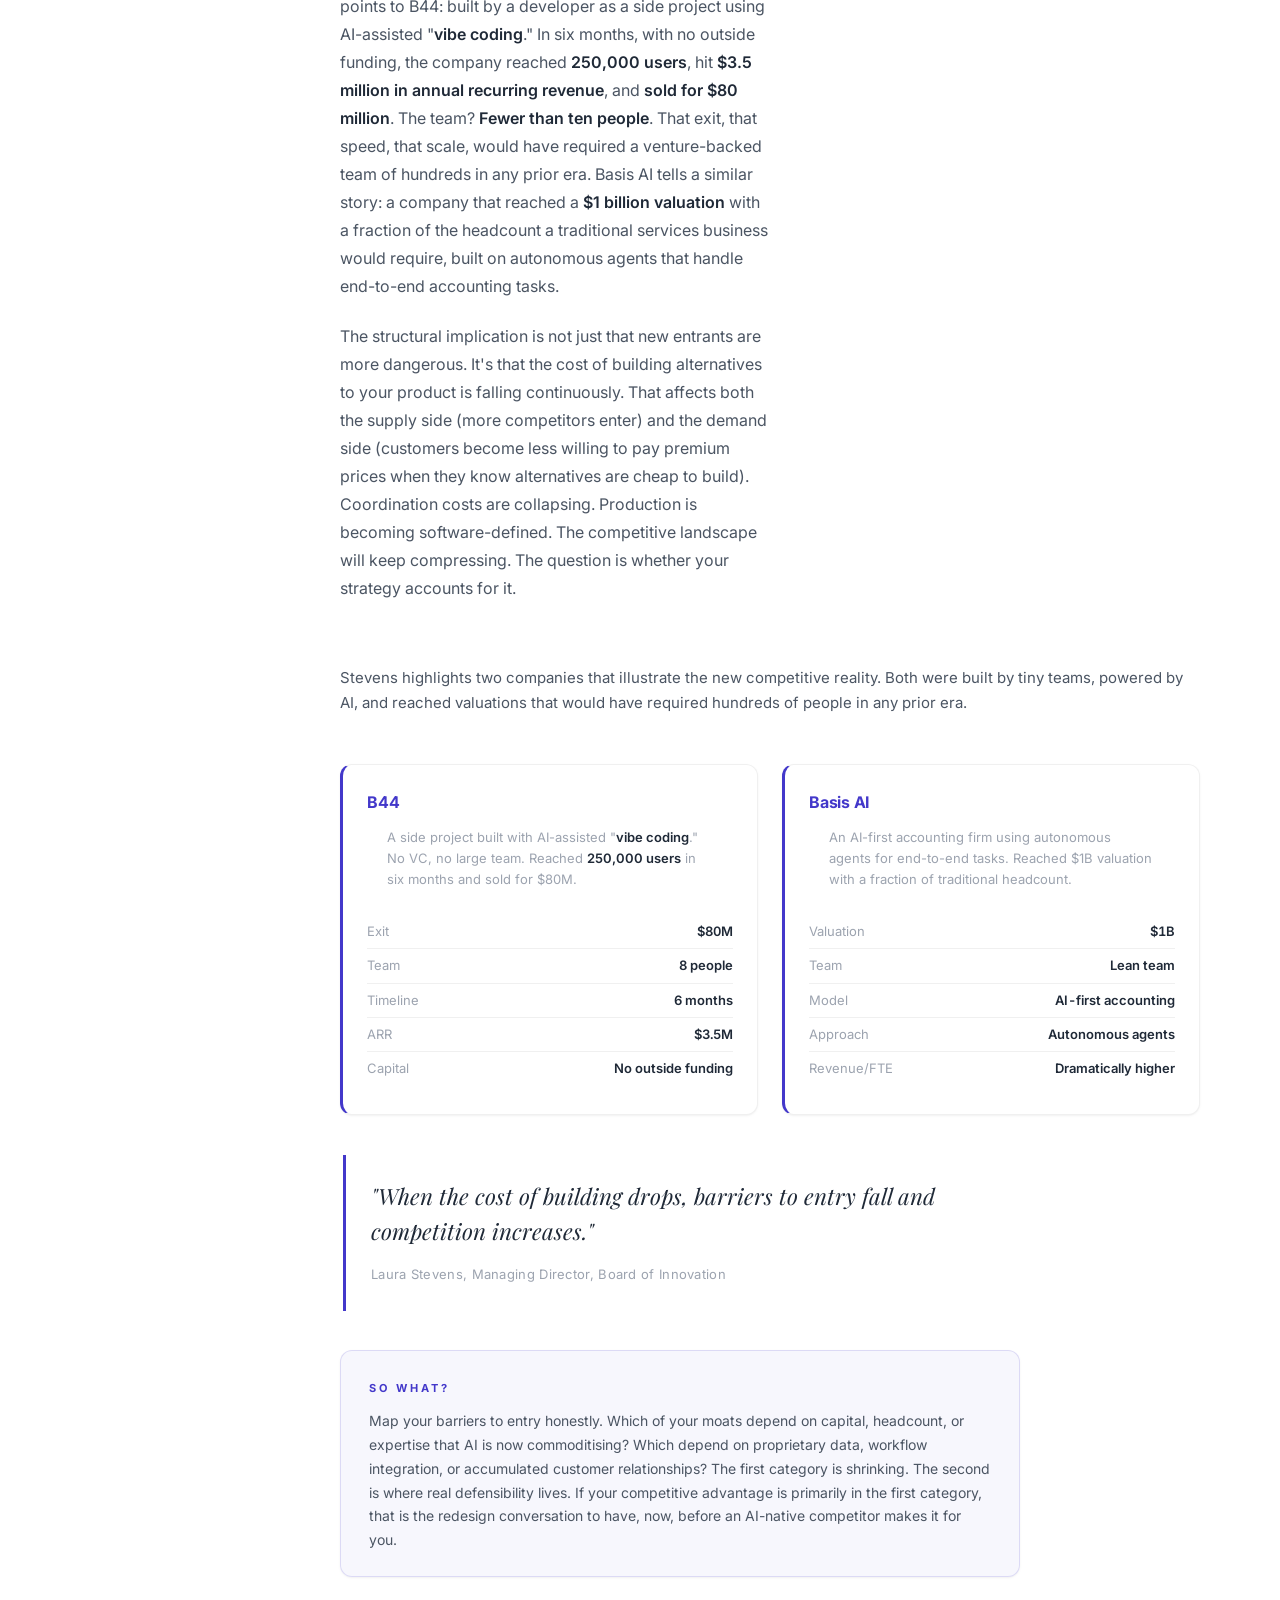
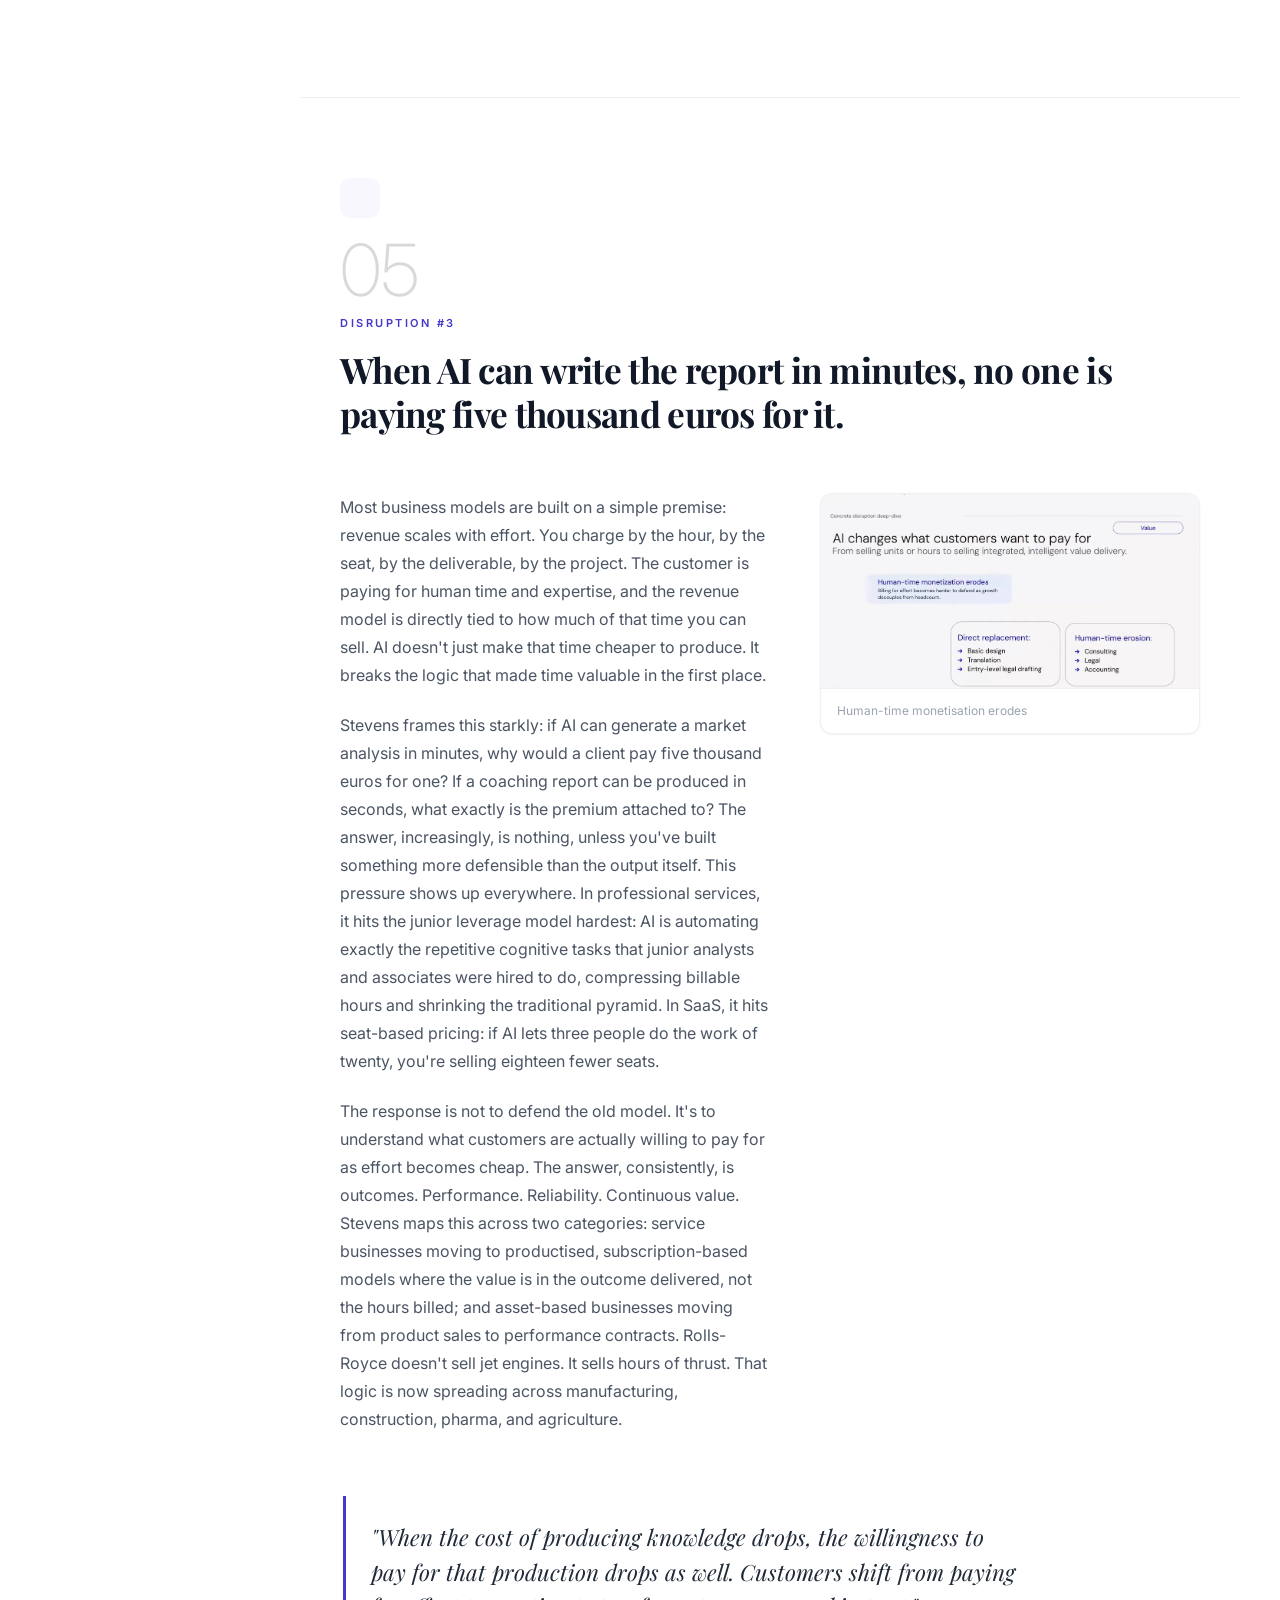
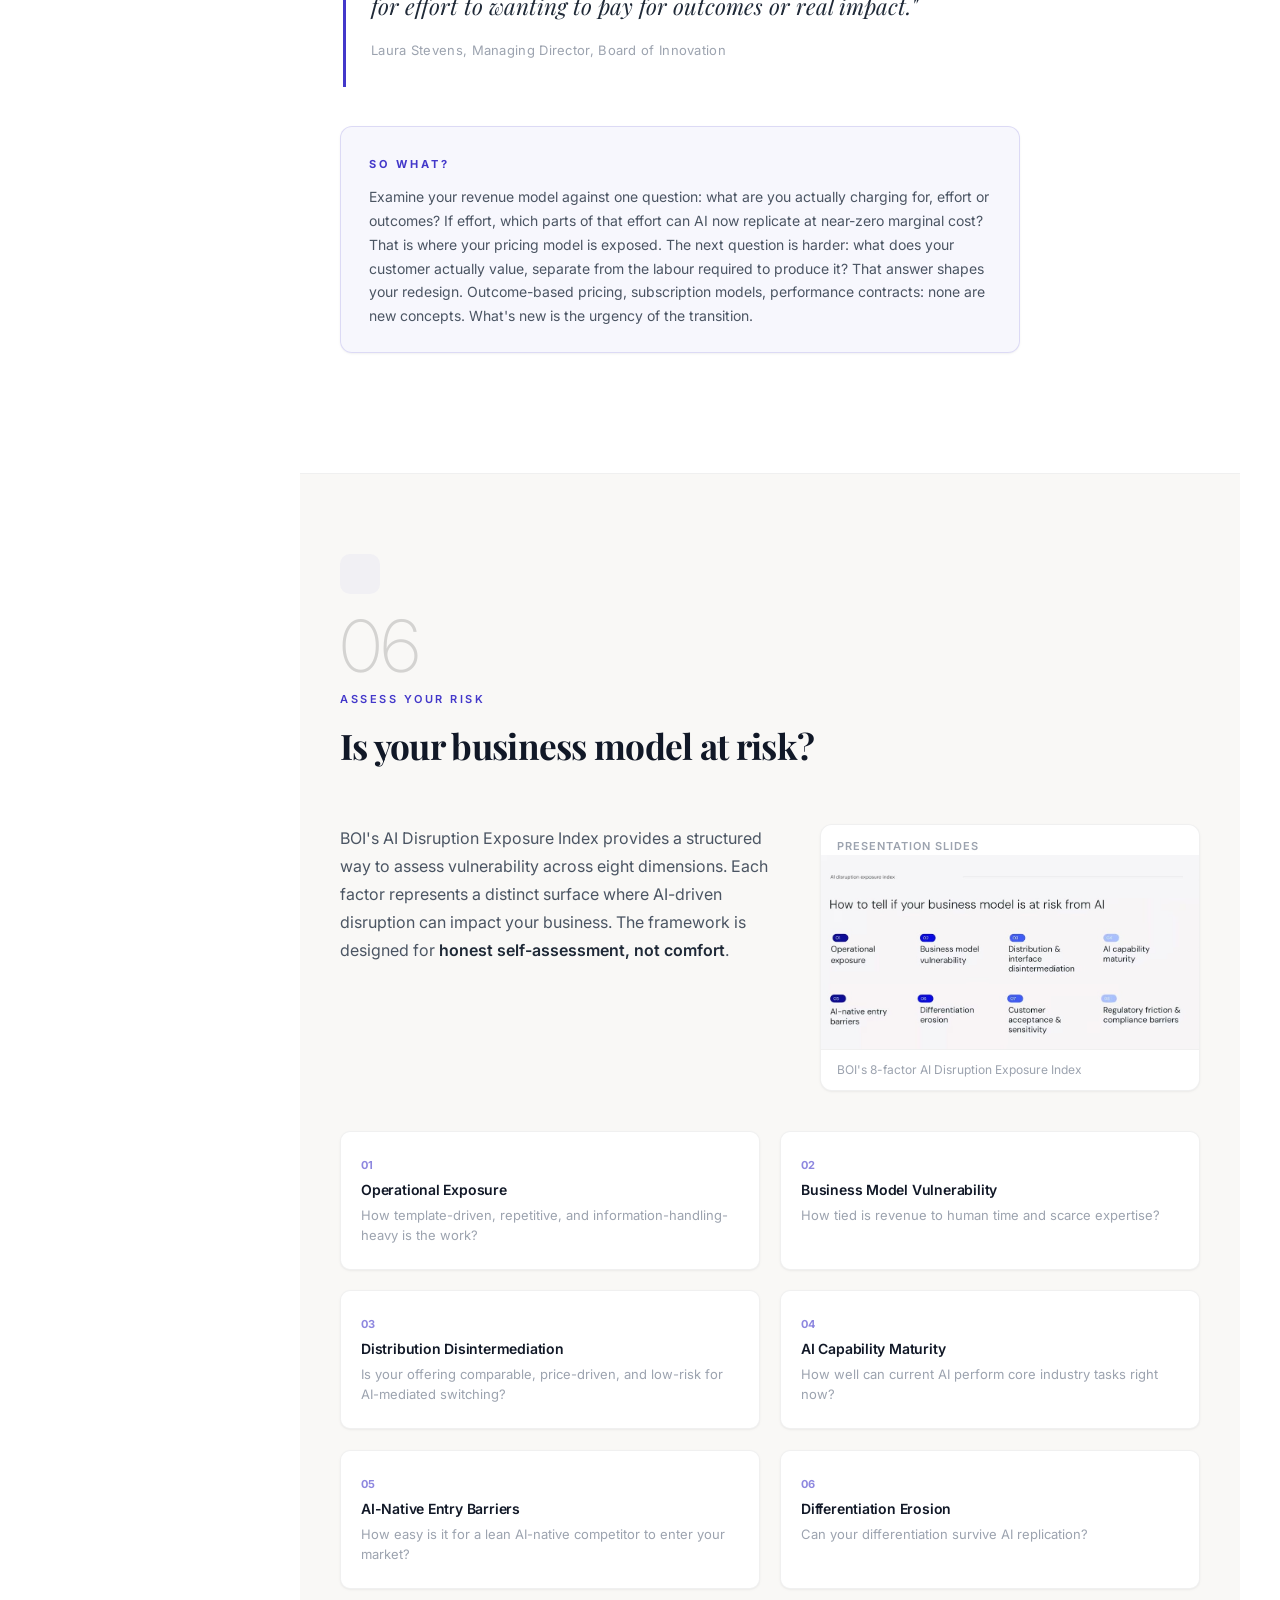
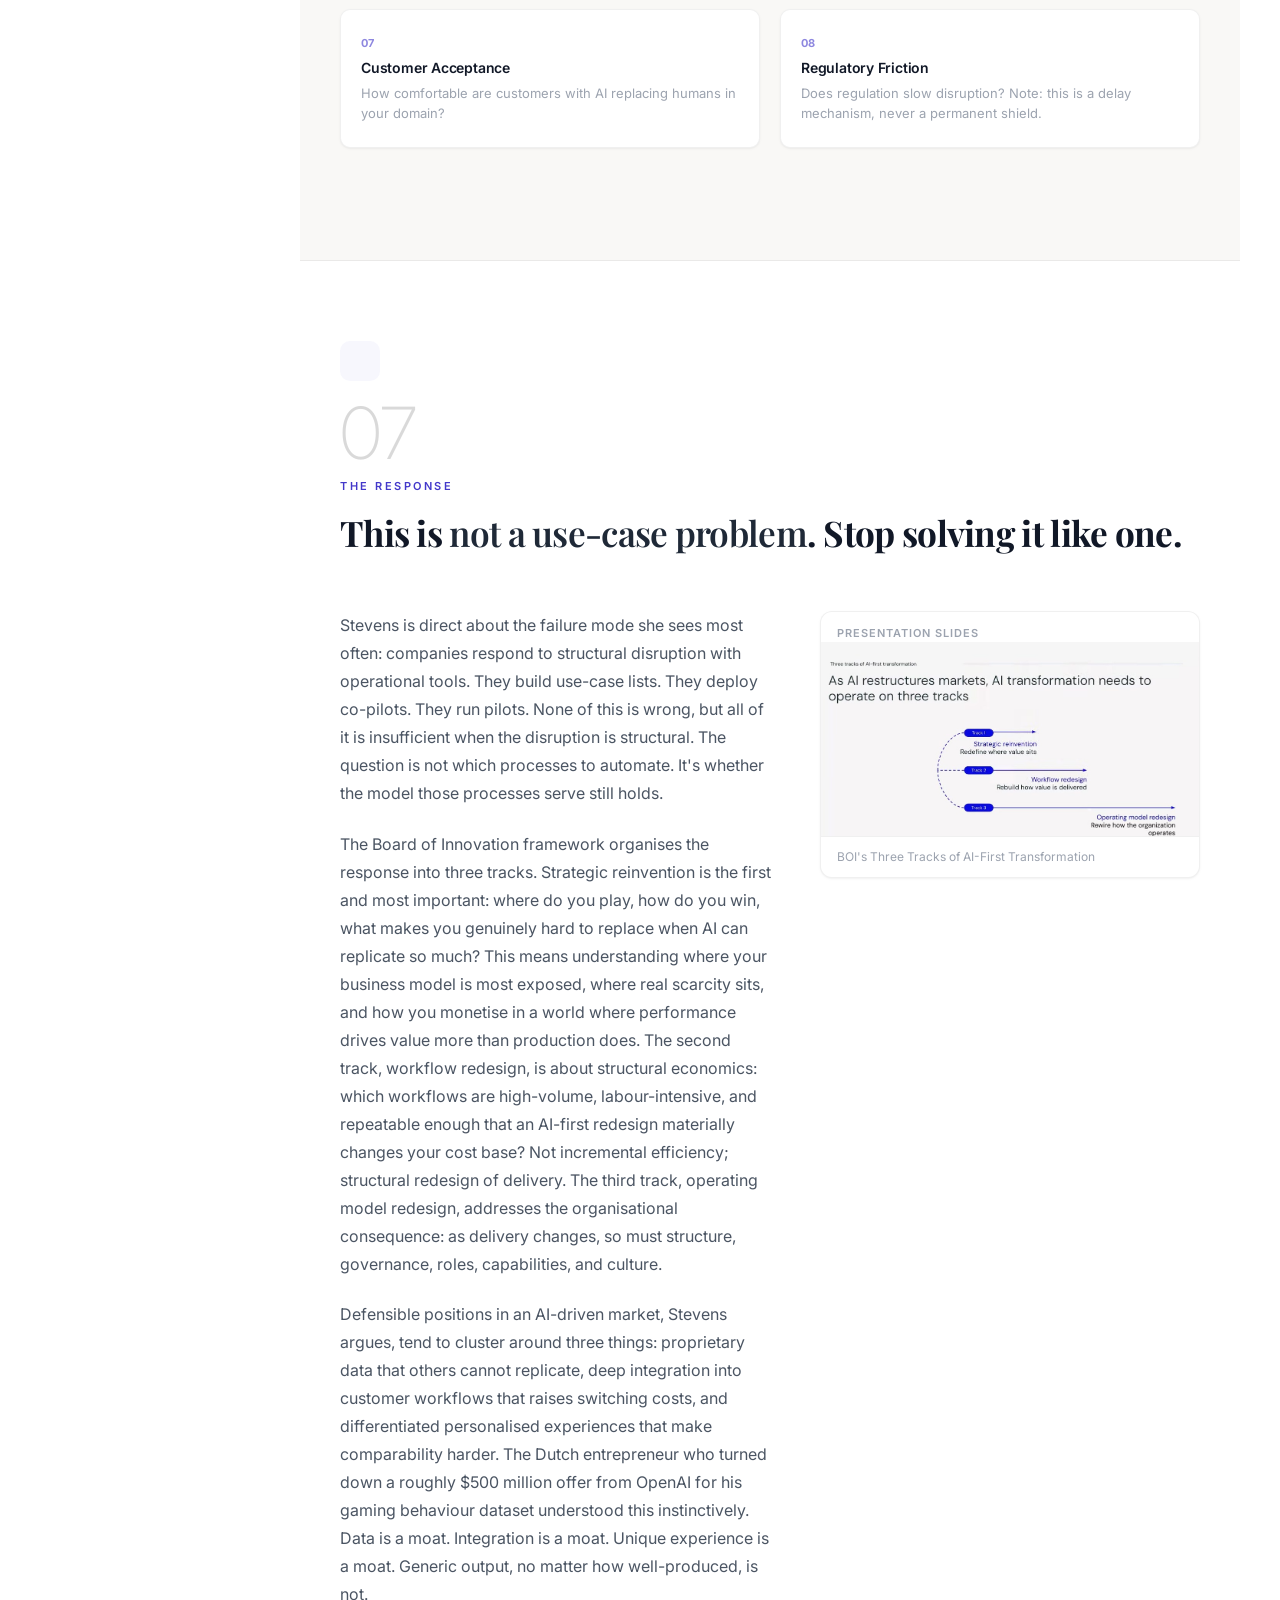
==== commit fda868eb: "Add disclaimer to hero, add LICENSE file" ====
--- a/docs/index.html
+++ b/docs/index.html
@@ -111,6 +111,7 @@
             <p class="hero__subtitle">Most companies are treating AI as a productivity tool. That's not wrong; it's just dangerously incomplete. This companion guide distils Laura Stevens' landmark webinar into the frameworks, examples, and hard questions your leadership team needs to confront now.</p>
             <p class="speaker-info"><strong>Laura Stevens</strong> | Managing Director, Board of Innovation</p>
             <p class="meta-line">45 min &middot; 19 slides &middot; 6 chapters</p>
+            <p class="hero__disclaimer">Not affiliated with Board of Innovation &middot; Built from the <a href="https://www.youtube.com/watch?v=JMf1ELSrqGo" target="_blank" rel="noopener">public webinar</a></p>
           </div>
           <div class="hero__media">
             <div class="video-embed">
--- a/docs/styles.css
+++ b/docs/styles.css
@@ -639,6 +639,21 @@
   font-size: 13px;
   color: var(--text-muted);
   letter-spacing: 0.5px;
+}
+
+.hero__disclaimer {
+  font-size: 12px;
+  color: var(--text-muted);
+  margin-top: 8px;
+}
+
+.hero__disclaimer a {
+  color: var(--accent);
+  text-decoration: none;
+}
+
+.hero__disclaimer a:hover {
+  text-decoration: underline;
 }
 
 /* ============================================
@@ -1852,7 +1867,7 @@
 
 .footer__links {
   display: inline-flex;
-  gap: 20px;
+  gap: 32px;
   align-items: center;
   justify-content: center;
   margin-bottom: 12px;
@@ -1864,7 +1879,7 @@
   text-decoration: none;
   display: inline-flex;
   align-items: center;
-  gap: 6px;
+  gap: 8px;
 }
 
 .footer__links a:hover {
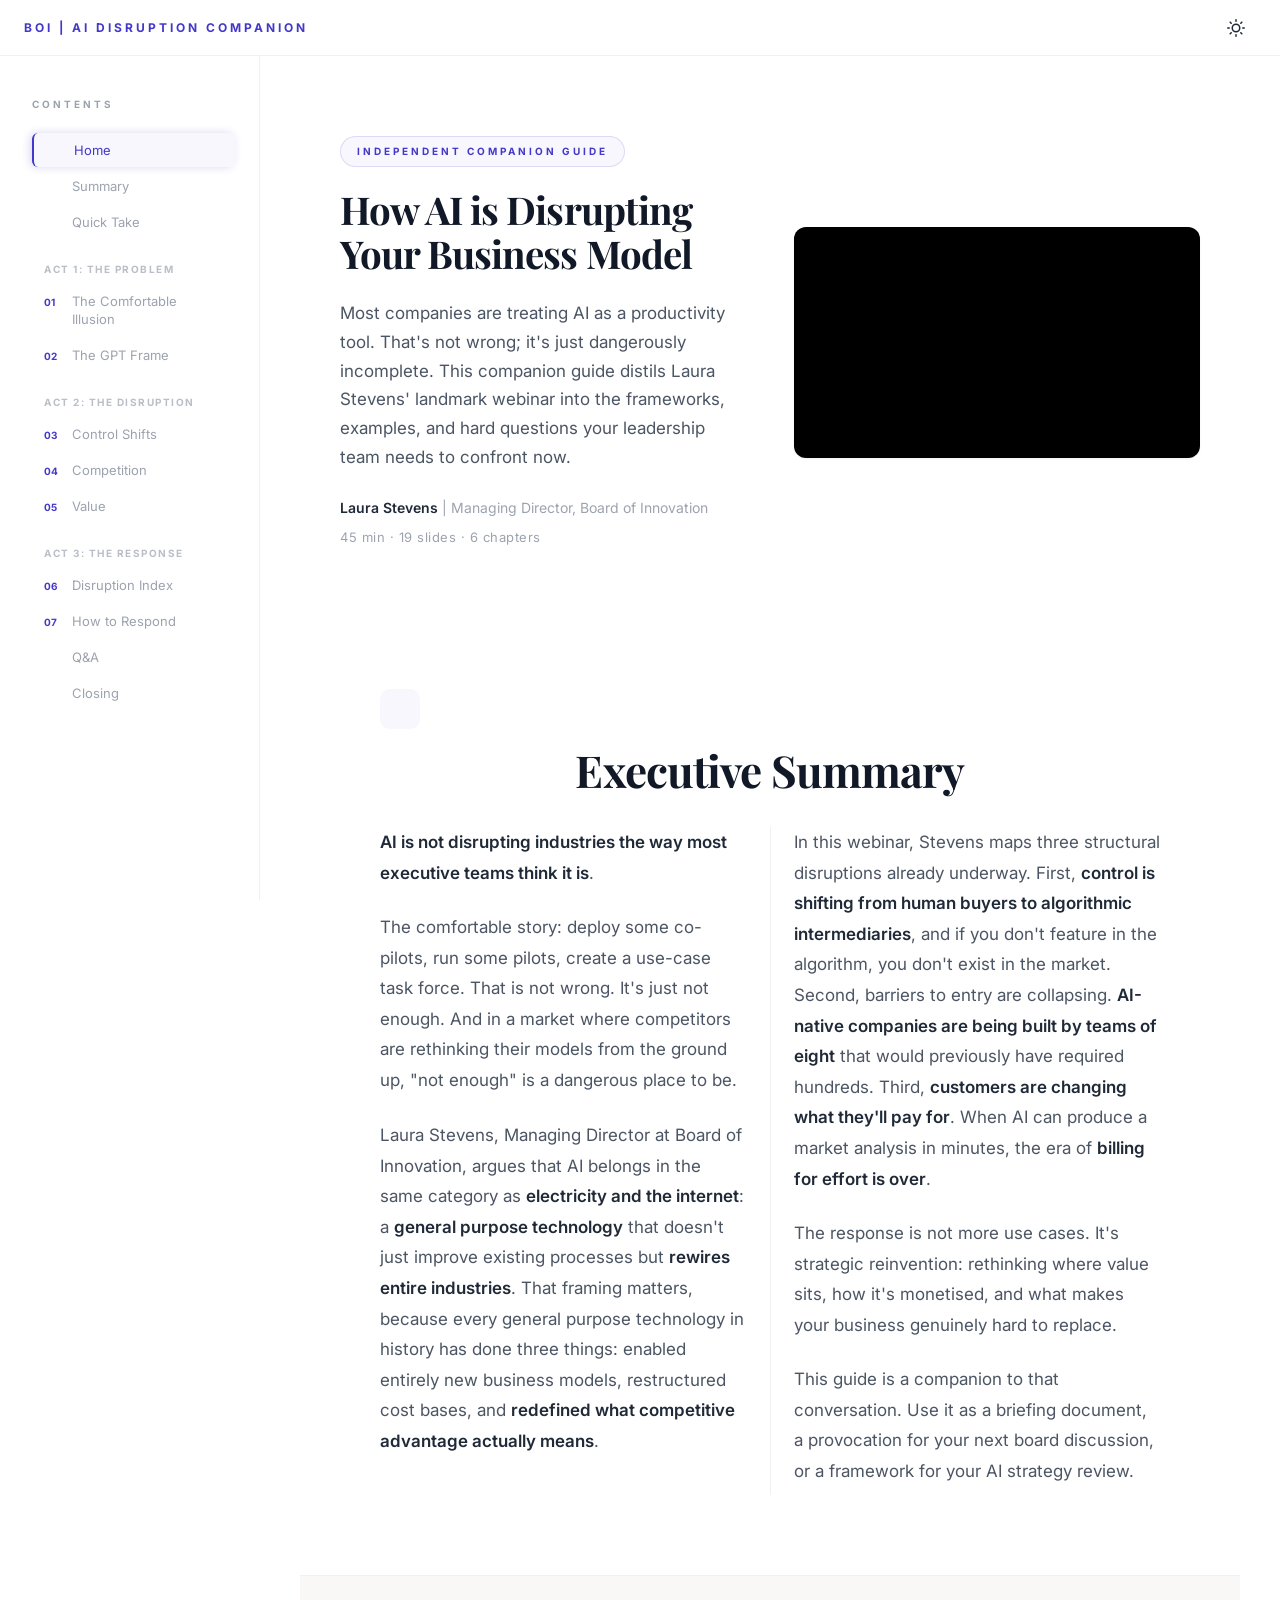
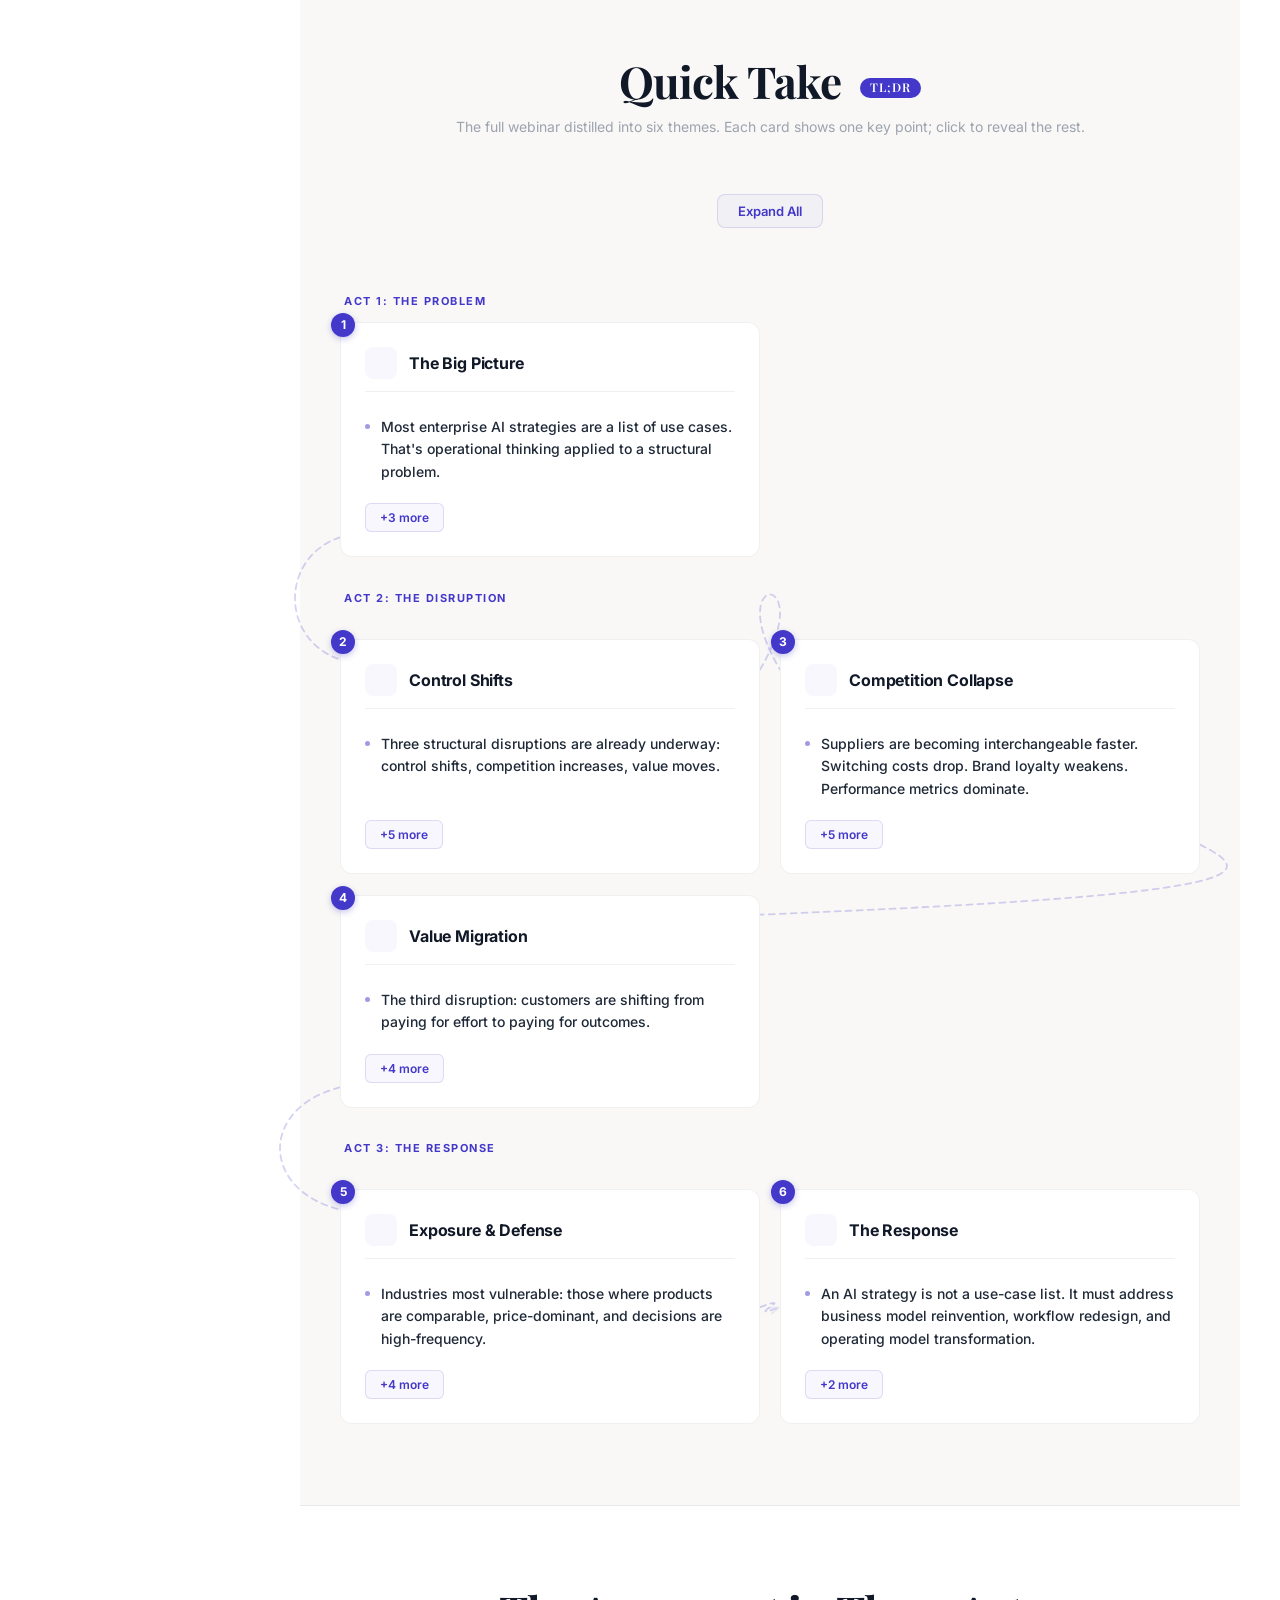
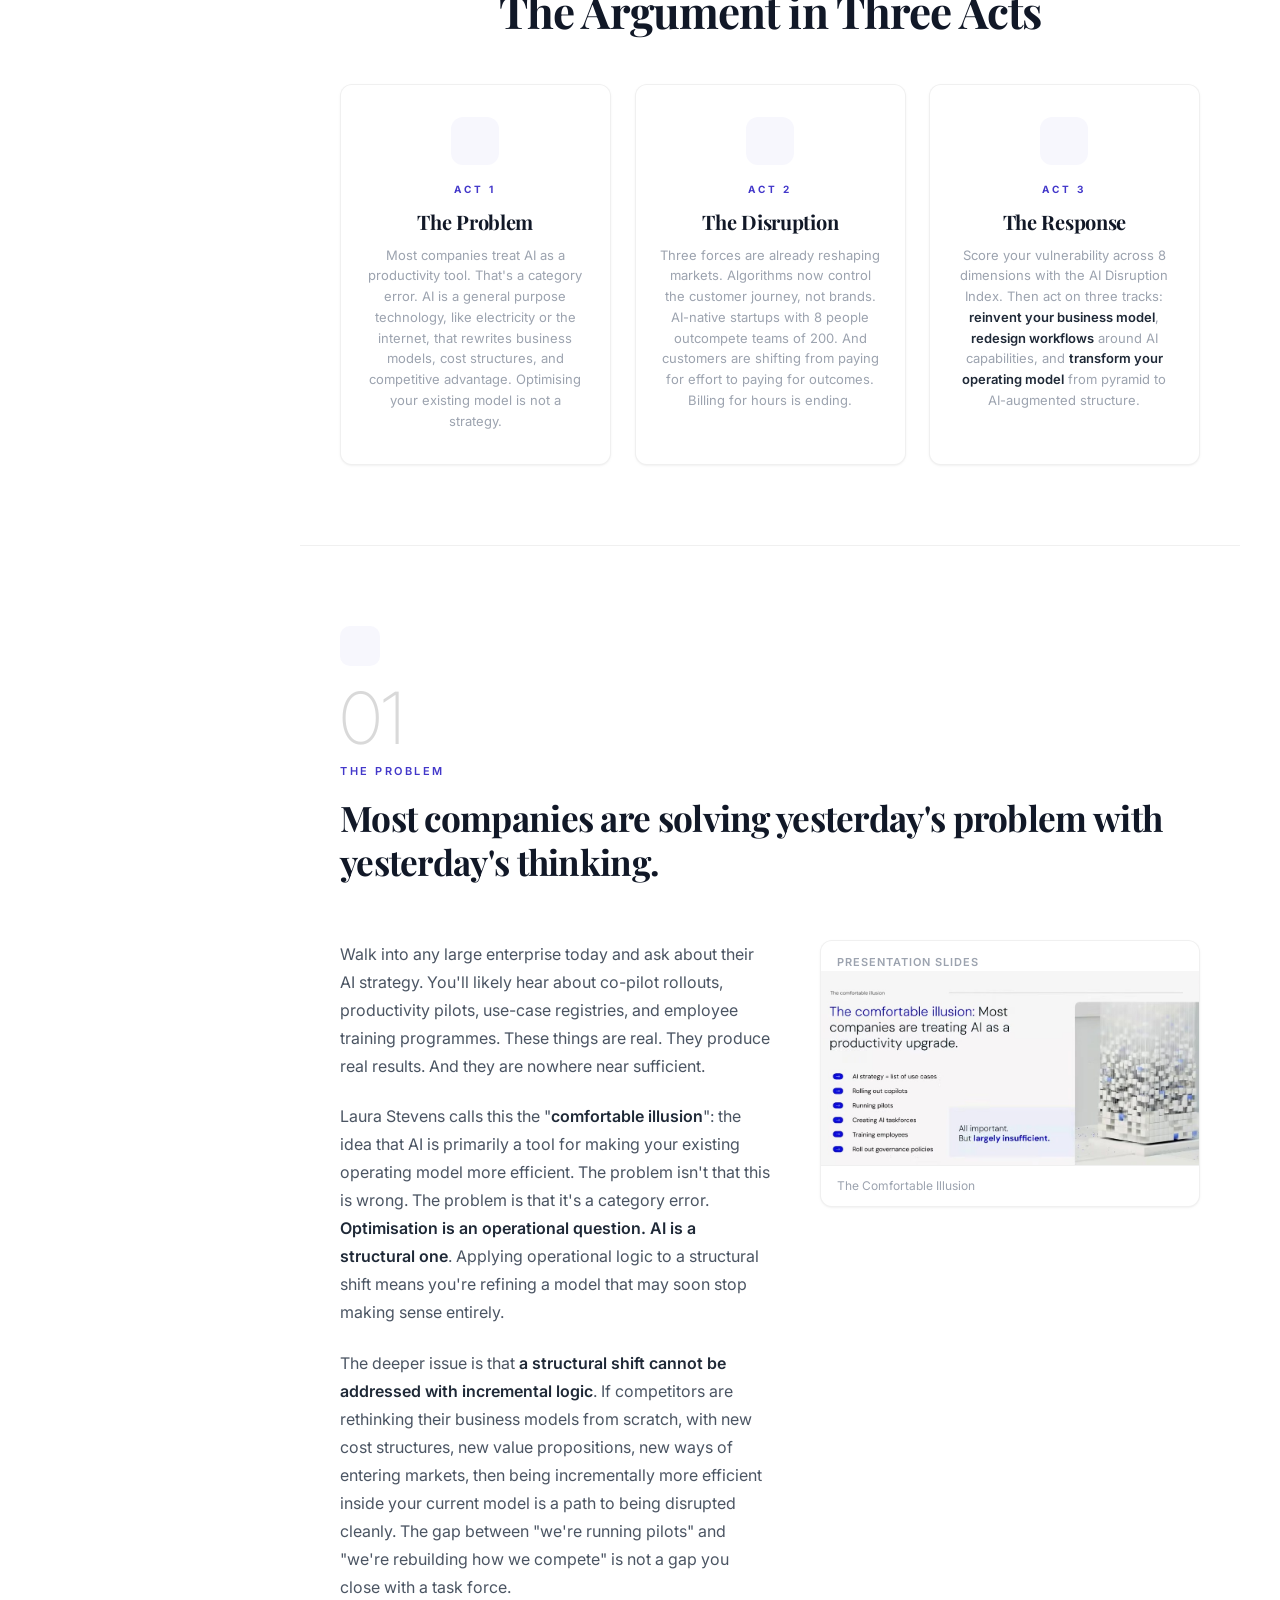
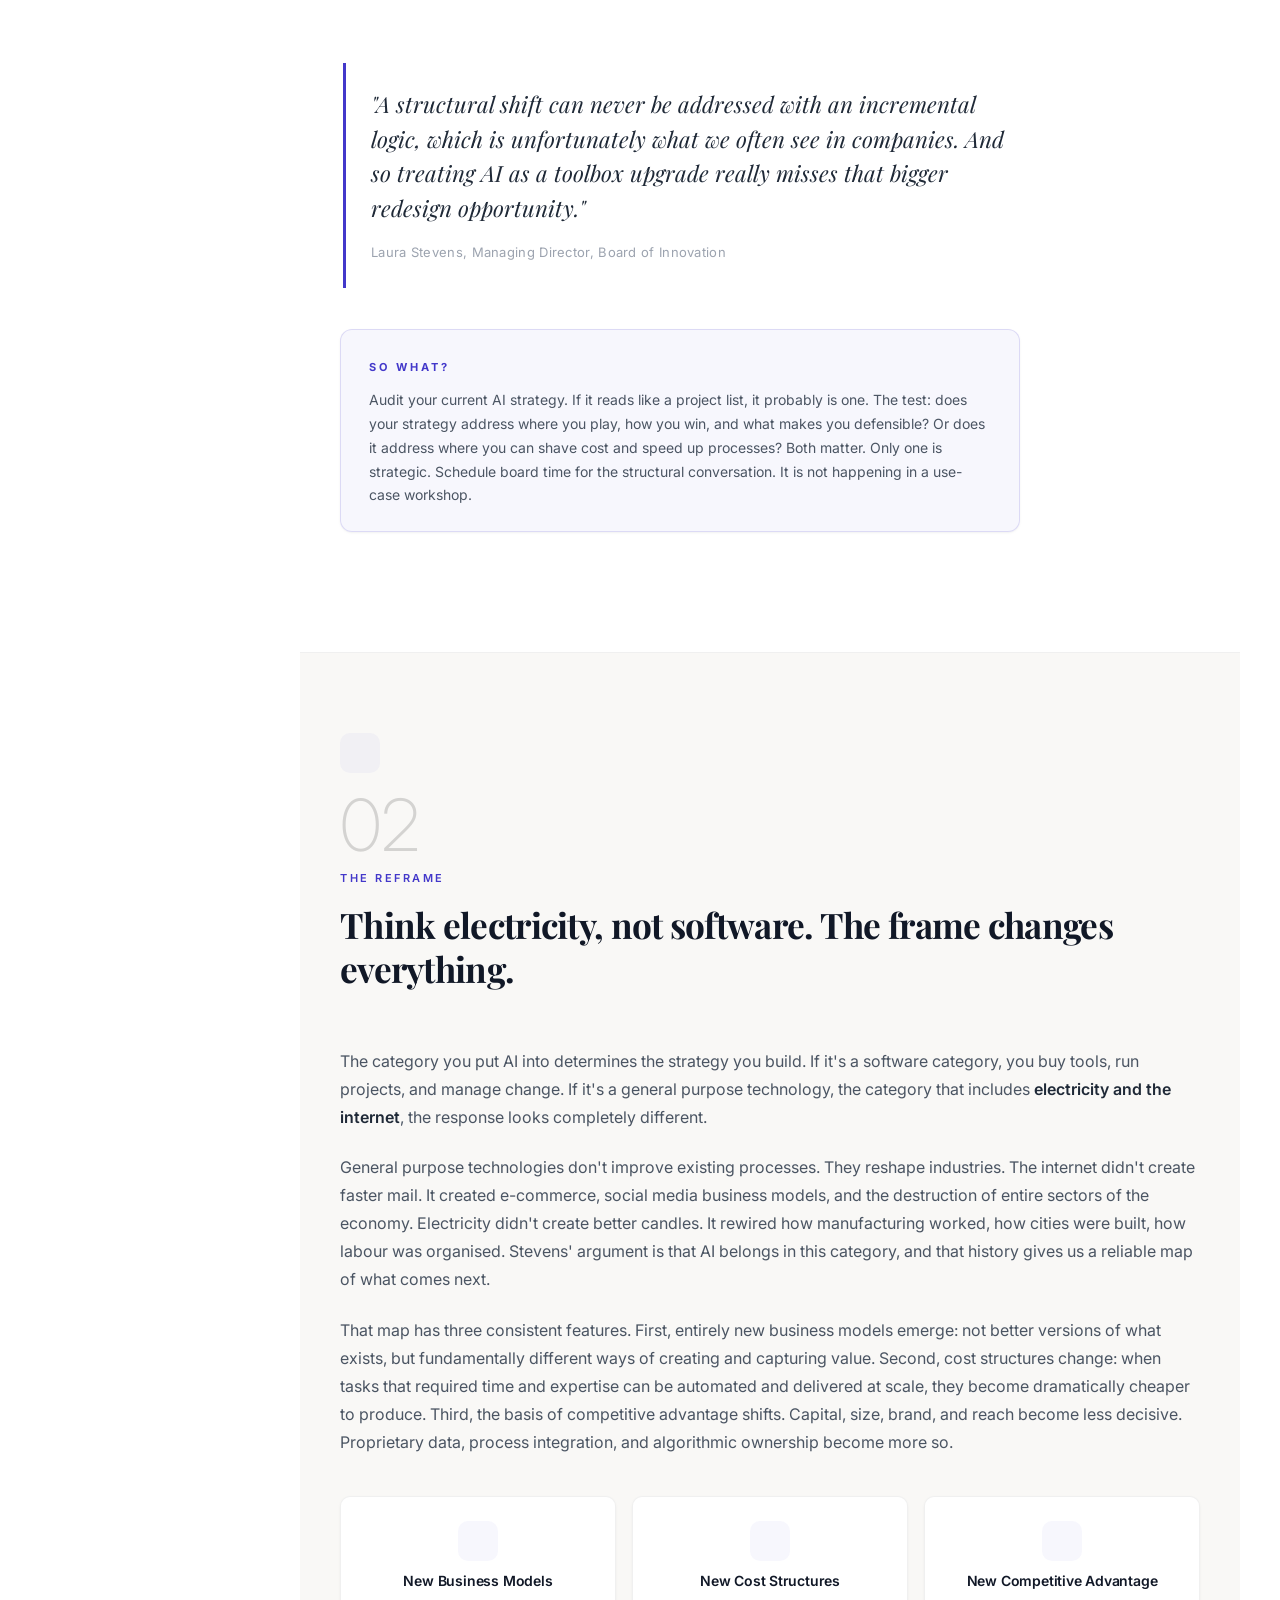
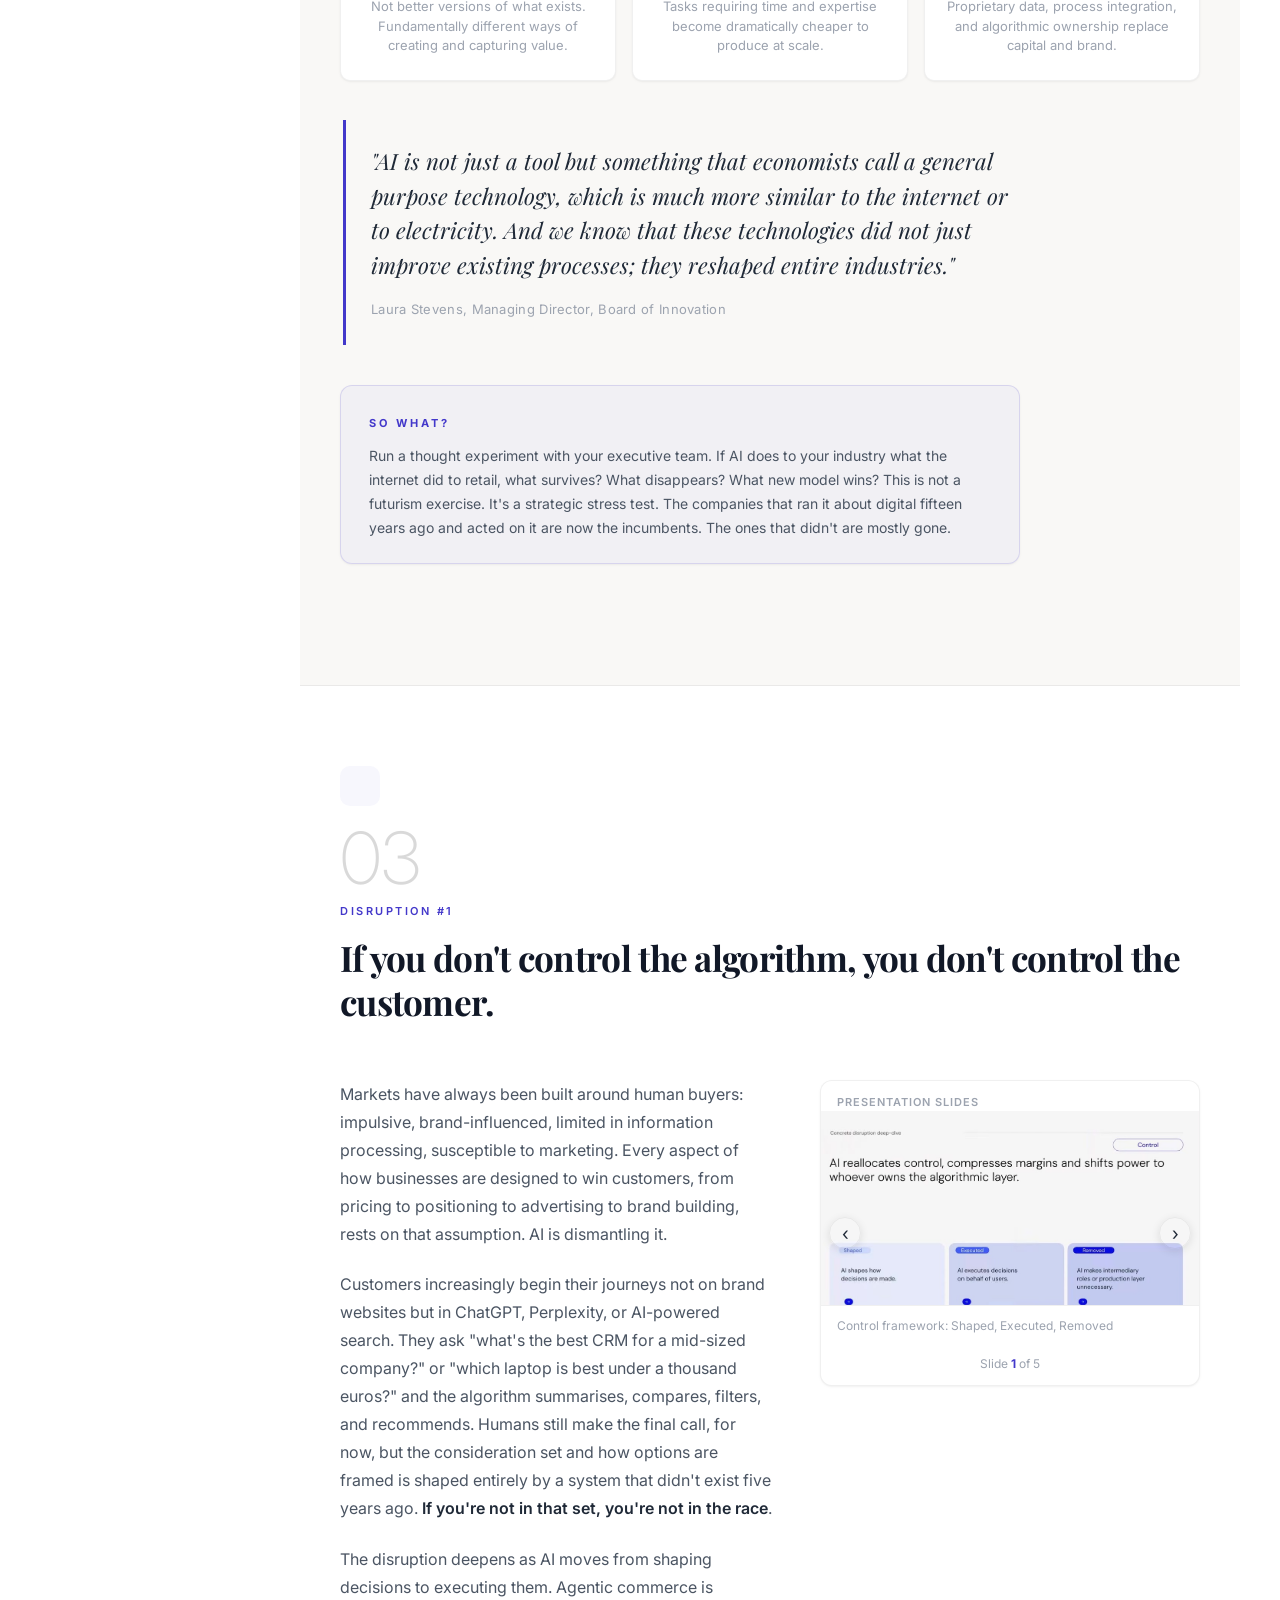
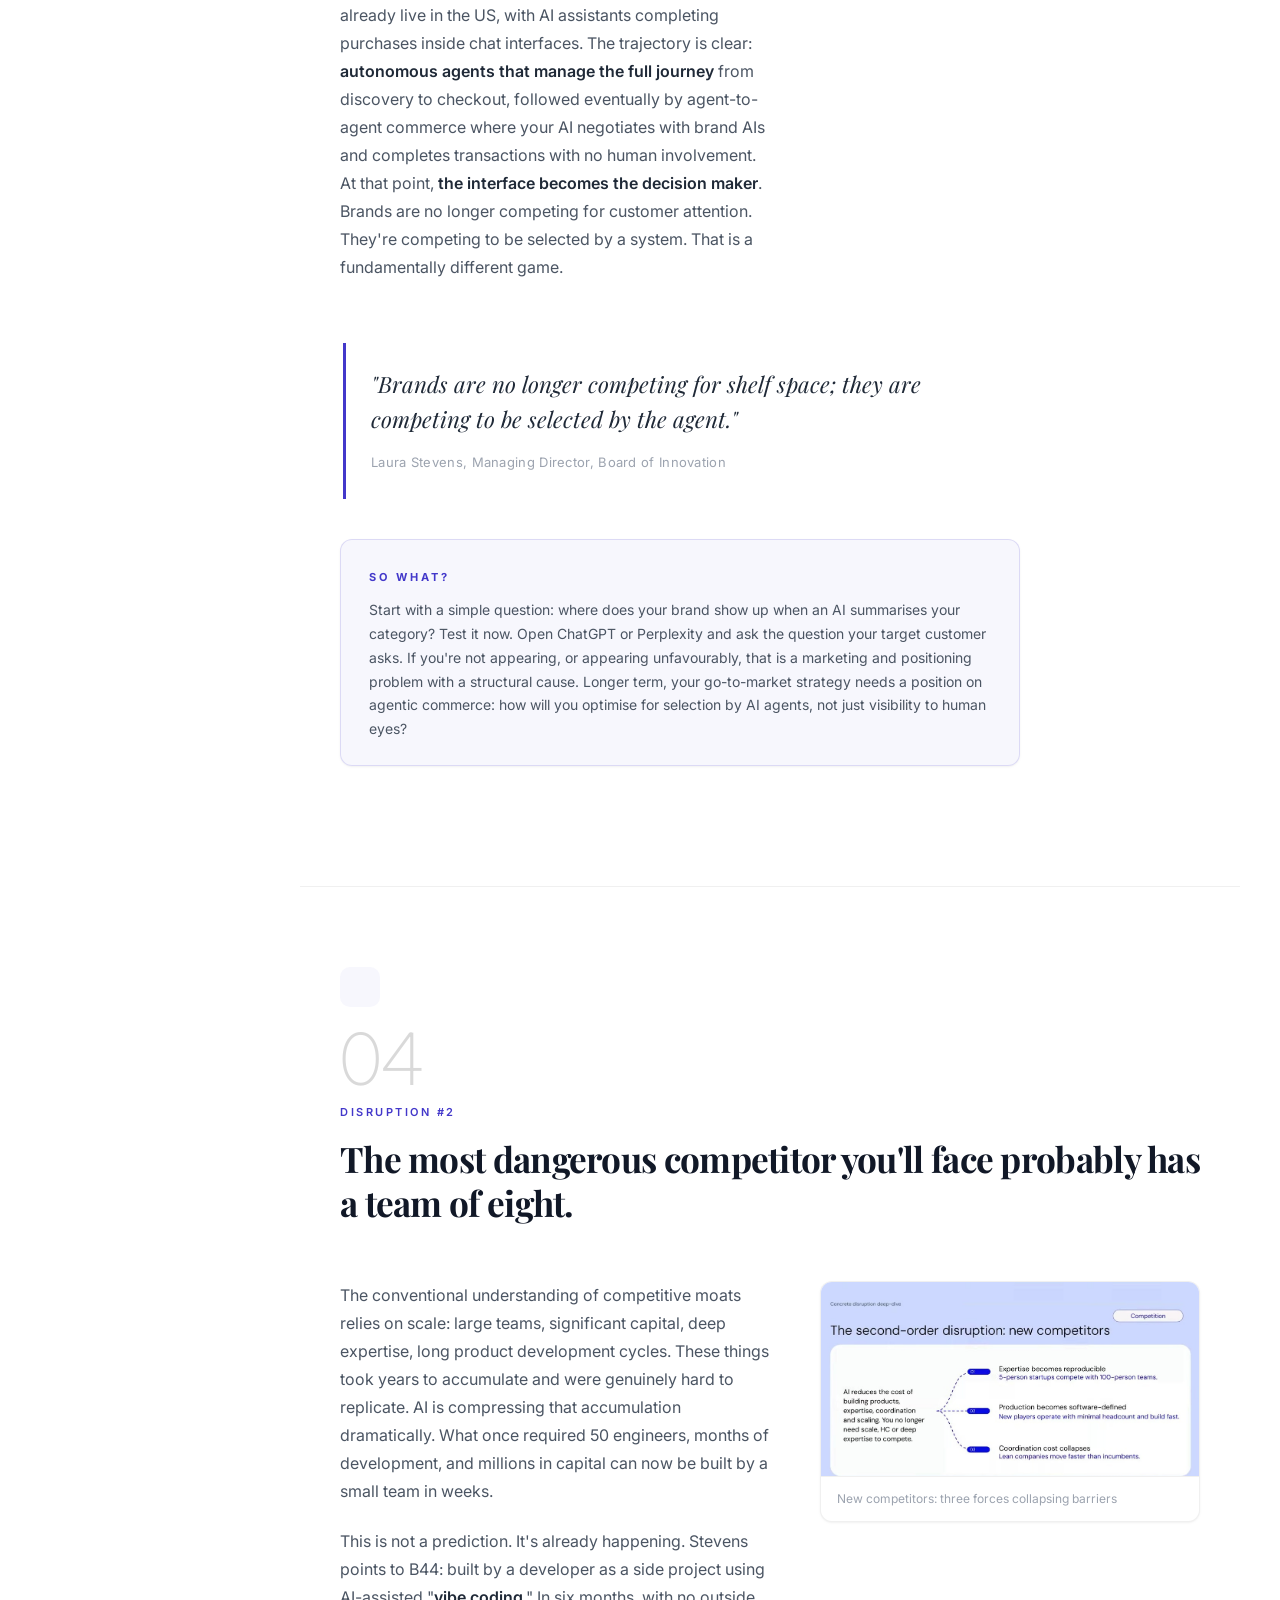
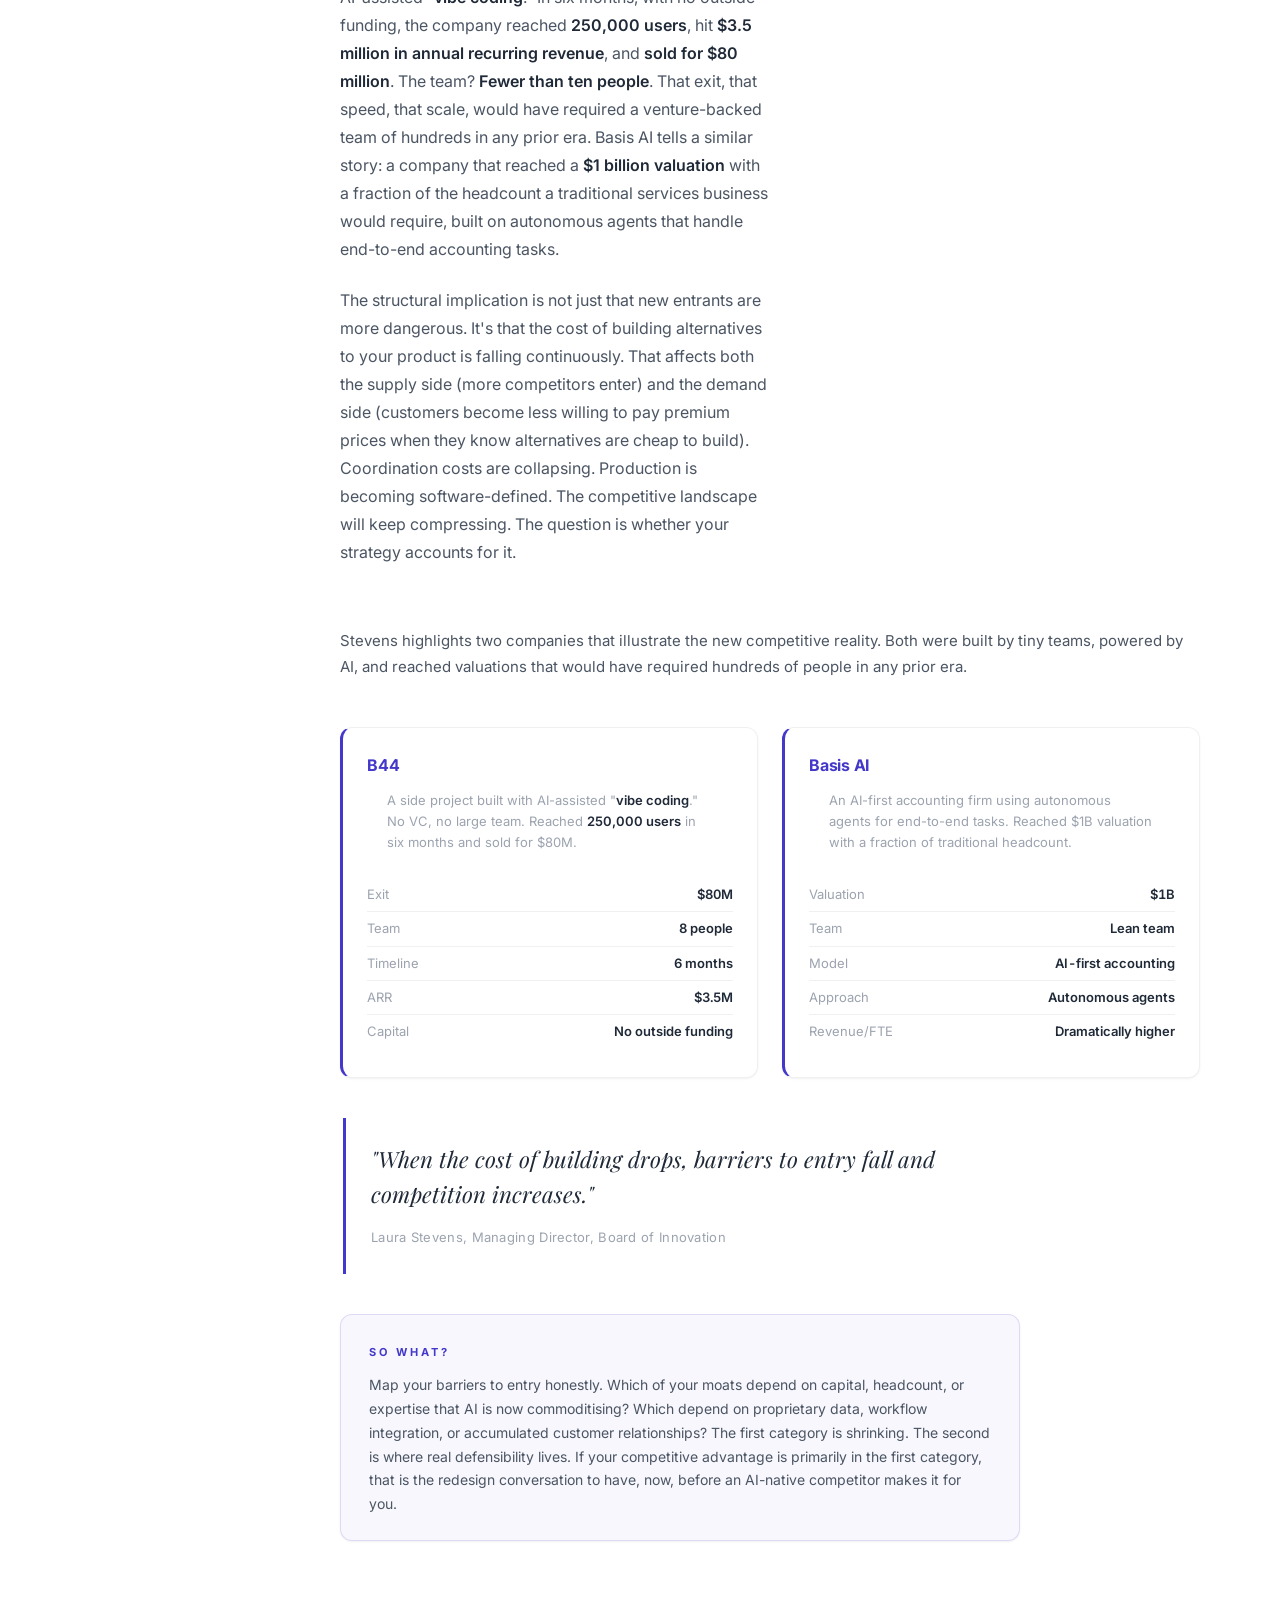
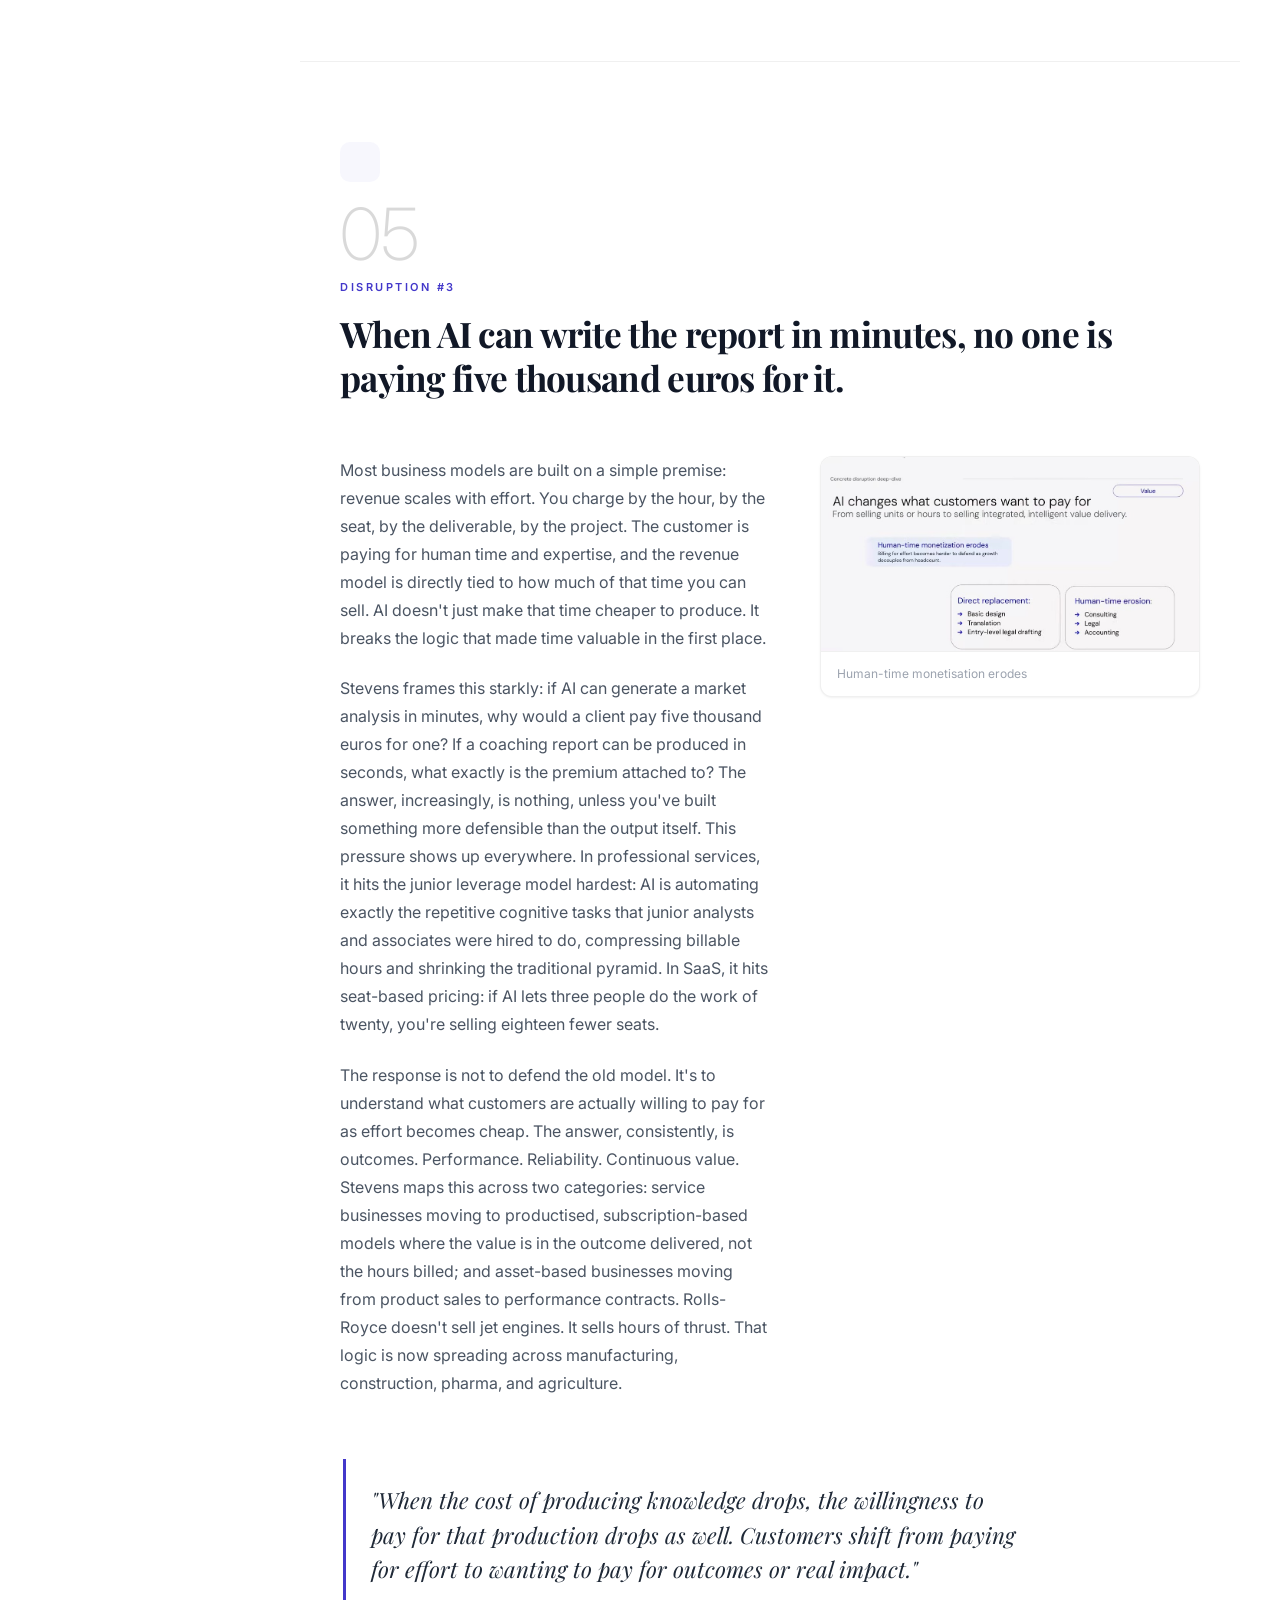
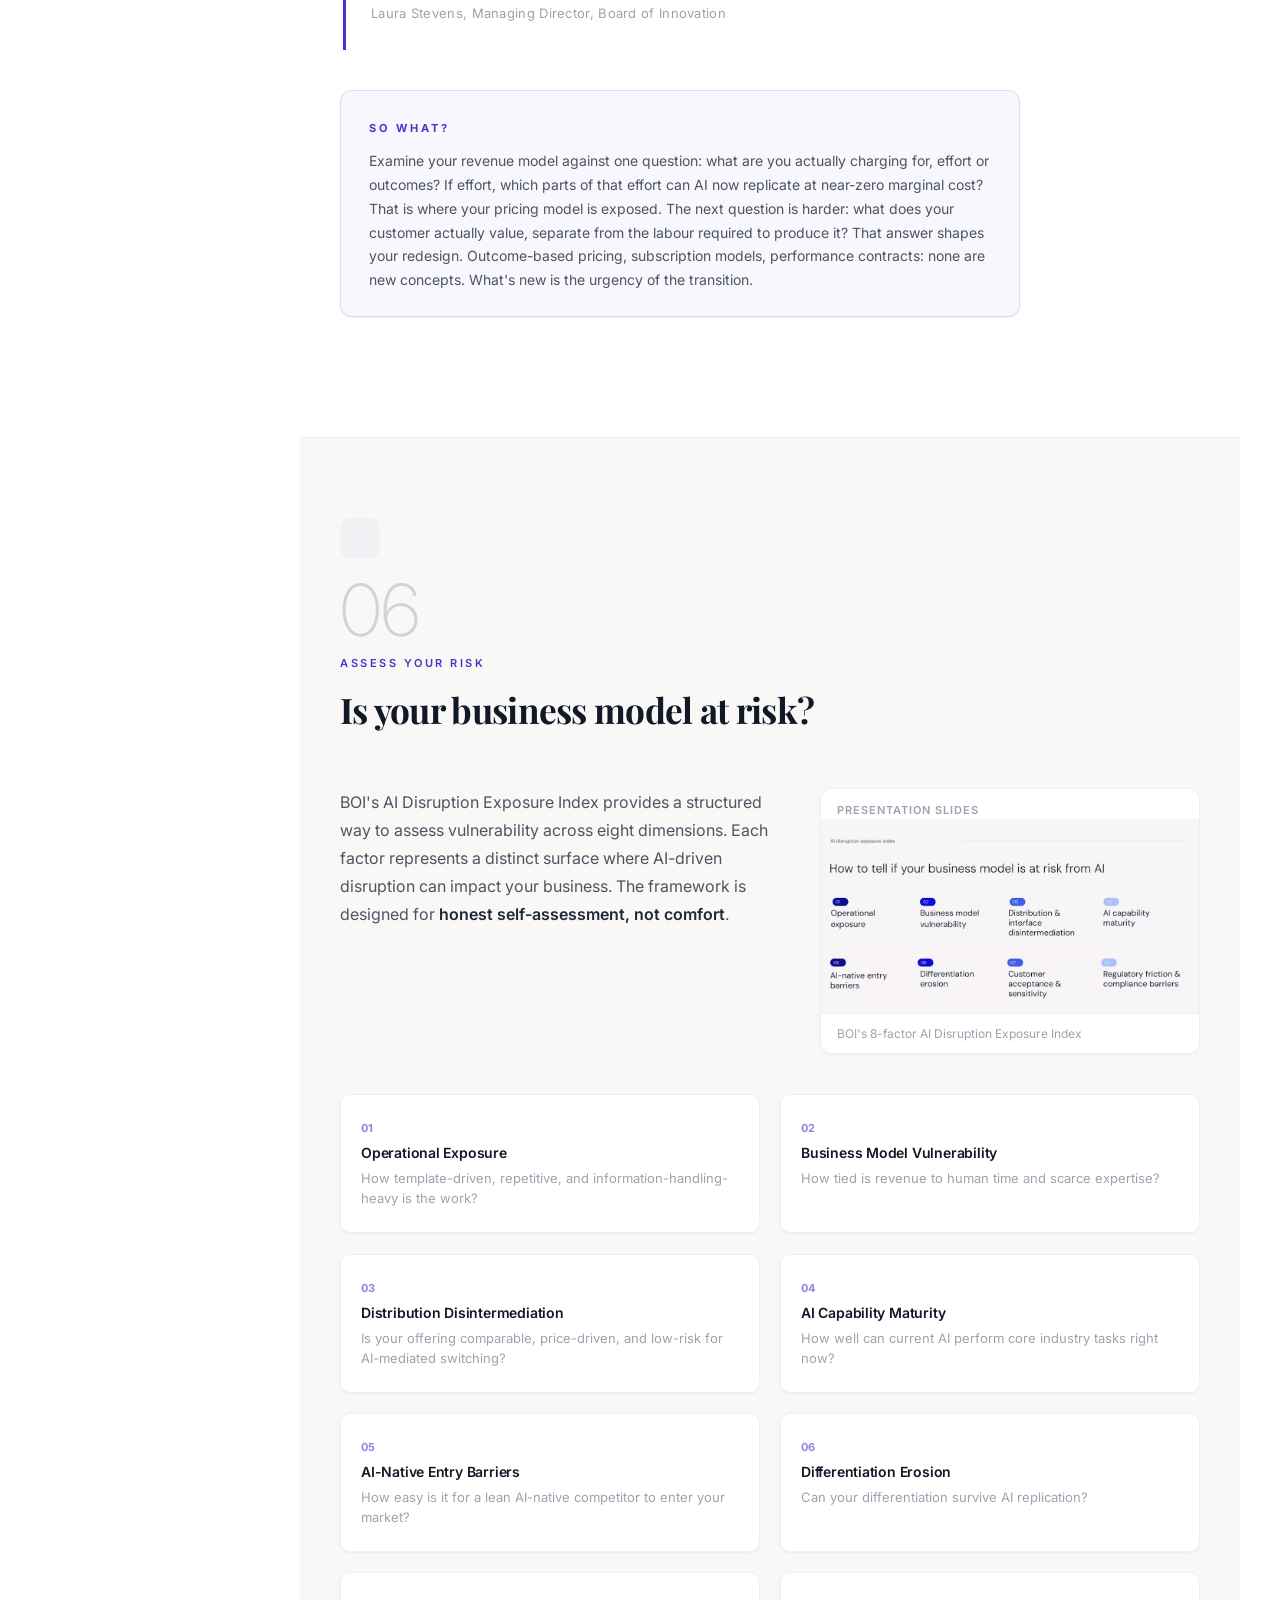
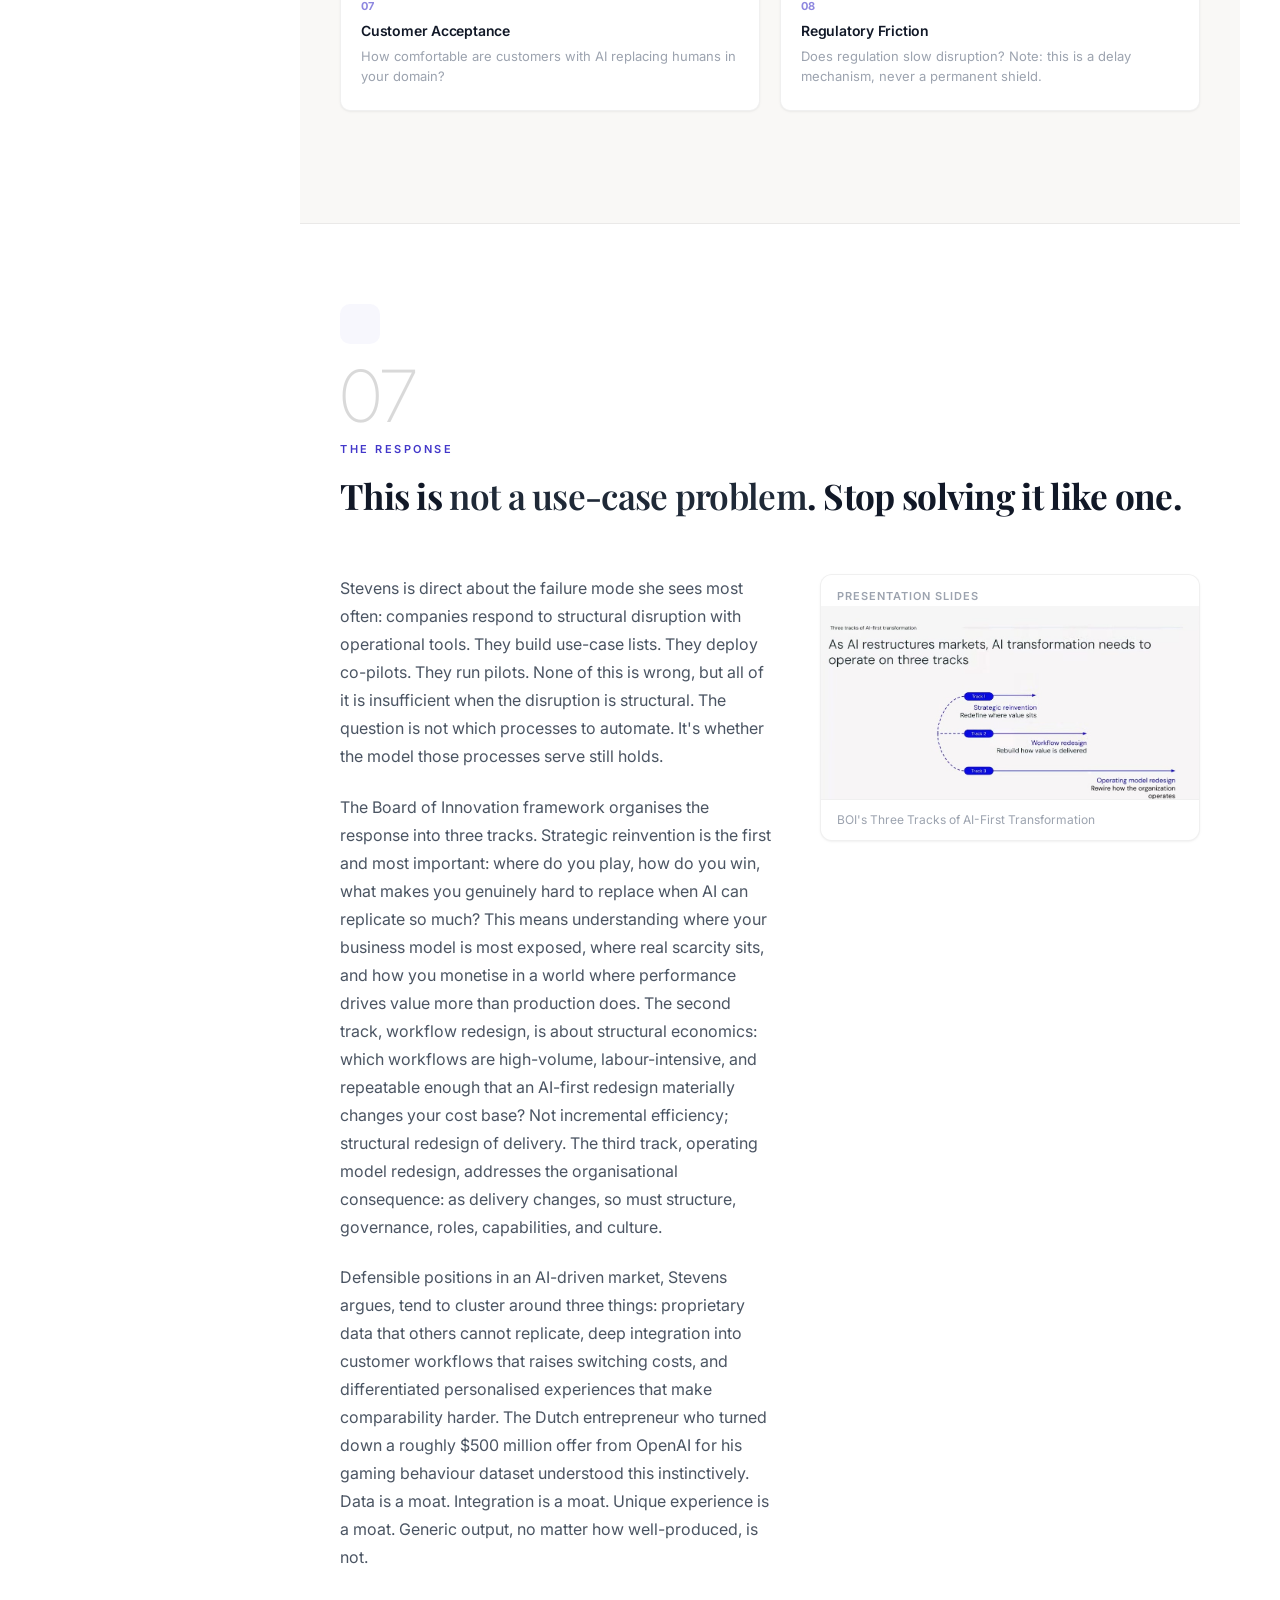
==== commit 1dd649f9: "Move disclaimer from hero to footer" ====
--- a/docs/index.html
+++ b/docs/index.html
@@ -111,7 +111,6 @@
             <p class="hero__subtitle">Most companies are treating AI as a productivity tool. That's not wrong; it's just dangerously incomplete. This companion guide distils Laura Stevens' landmark webinar into the frameworks, examples, and hard questions your leadership team needs to confront now.</p>
             <p class="speaker-info"><strong>Laura Stevens</strong> | Managing Director, Board of Innovation</p>
             <p class="meta-line">45 min &middot; 19 slides &middot; 6 chapters</p>
-            <p class="hero__disclaimer">Not affiliated with Board of Innovation &middot; Built from the <a href="https://www.youtube.com/watch?v=JMf1ELSrqGo" target="_blank" rel="noopener">public webinar</a></p>
           </div>
           <div class="hero__media">
             <div class="video-embed">
@@ -797,12 +796,13 @@
            ============================================ -->
       <footer class="footer">
         <div class="container">
+          <p class="footer__disclaimer">Not affiliated with Board of Innovation &middot; Built from the <a href="https://www.youtube.com/watch?v=JMf1ELSrqGo" target="_blank" rel="noopener">public webinar</a></p>
           <p class="footer__disclaimer">Names and quotes may contain minor inaccuracies due to auto-generated transcript</p>
           <div class="footer__links">
             <a href="https://www.linkedin.com/in/tapfumamvere/" target="_blank" rel="noopener"><svg width="16" height="16" viewBox="0 0 24 24" fill="currentColor"><path d="M20.447 20.452h-3.554v-5.569c0-1.328-.027-3.037-1.852-3.037-1.853 0-2.136 1.445-2.136 2.939v5.667H9.351V9h3.414v1.561h.046c.477-.9 1.637-1.85 3.37-1.85 3.601 0 4.267 2.37 4.267 5.455v6.286zM5.337 7.433a2.062 2.062 0 01-2.063-2.065 2.064 2.064 0 112.063 2.065zm1.782 13.019H3.555V9h3.564v11.452zM22.225 0H1.771C.792 0 0 .774 0 1.729v20.542C0 23.227.792 24 1.771 24h20.451C23.2 24 24 23.227 24 22.271V1.729C24 .774 23.2 0 22.222 0h.003z"/></svg>Let's connect</a>
             <a href="https://github.com/tapfumamv/boi-ai-disruption-webinar" target="_blank" rel="noopener"><svg width="16" height="16" viewBox="0 0 24 24" fill="currentColor"><path d="M12 0C5.374 0 0 5.373 0 12c0 5.302 3.438 9.8 8.207 11.387.599.111.793-.261.793-.577v-2.234c-3.338.726-4.033-1.416-4.033-1.416-.546-1.387-1.333-1.756-1.333-1.756-1.089-.745.083-.729.083-.729 1.205.084 1.839 1.237 1.839 1.237 1.07 1.834 2.807 1.304 3.492.997.107-.775.418-1.305.762-1.604-2.665-.305-5.467-1.334-5.467-5.931 0-1.311.469-2.381 1.236-3.221-.124-.303-.535-1.524.117-3.176 0 0 1.008-.322 3.301 1.23A11.509 11.509 0 0112 5.803c1.02.005 2.047.138 3.006.404 2.291-1.552 3.297-1.23 3.297-1.23.653 1.653.242 2.874.118 3.176.77.84 1.235 1.911 1.235 3.221 0 4.609-2.807 5.624-5.479 5.921.43.372.823 1.102.823 2.222v3.293c0 .319.192.694.801.576C20.566 21.797 24 17.3 24 12c0-6.627-5.373-12-12-12z"/></svg>Source</a>
           </div>
-          <p class="footer__license">Licensed under <a href="https://creativecommons.org/licenses/by-nc/4.0/" target="_blank" rel="noopener">CC BY-NC 4.0</a></p>
+          <p class="footer__license">Animated icons by <a href="https://lordicon.com/" target="_blank" rel="noopener">Lordicon.com</a> &middot; Licensed under <a href="https://creativecommons.org/licenses/by-nc/4.0/" target="_blank" rel="noopener">CC BY-NC 4.0</a></p>
         </div>
       </footer>
 
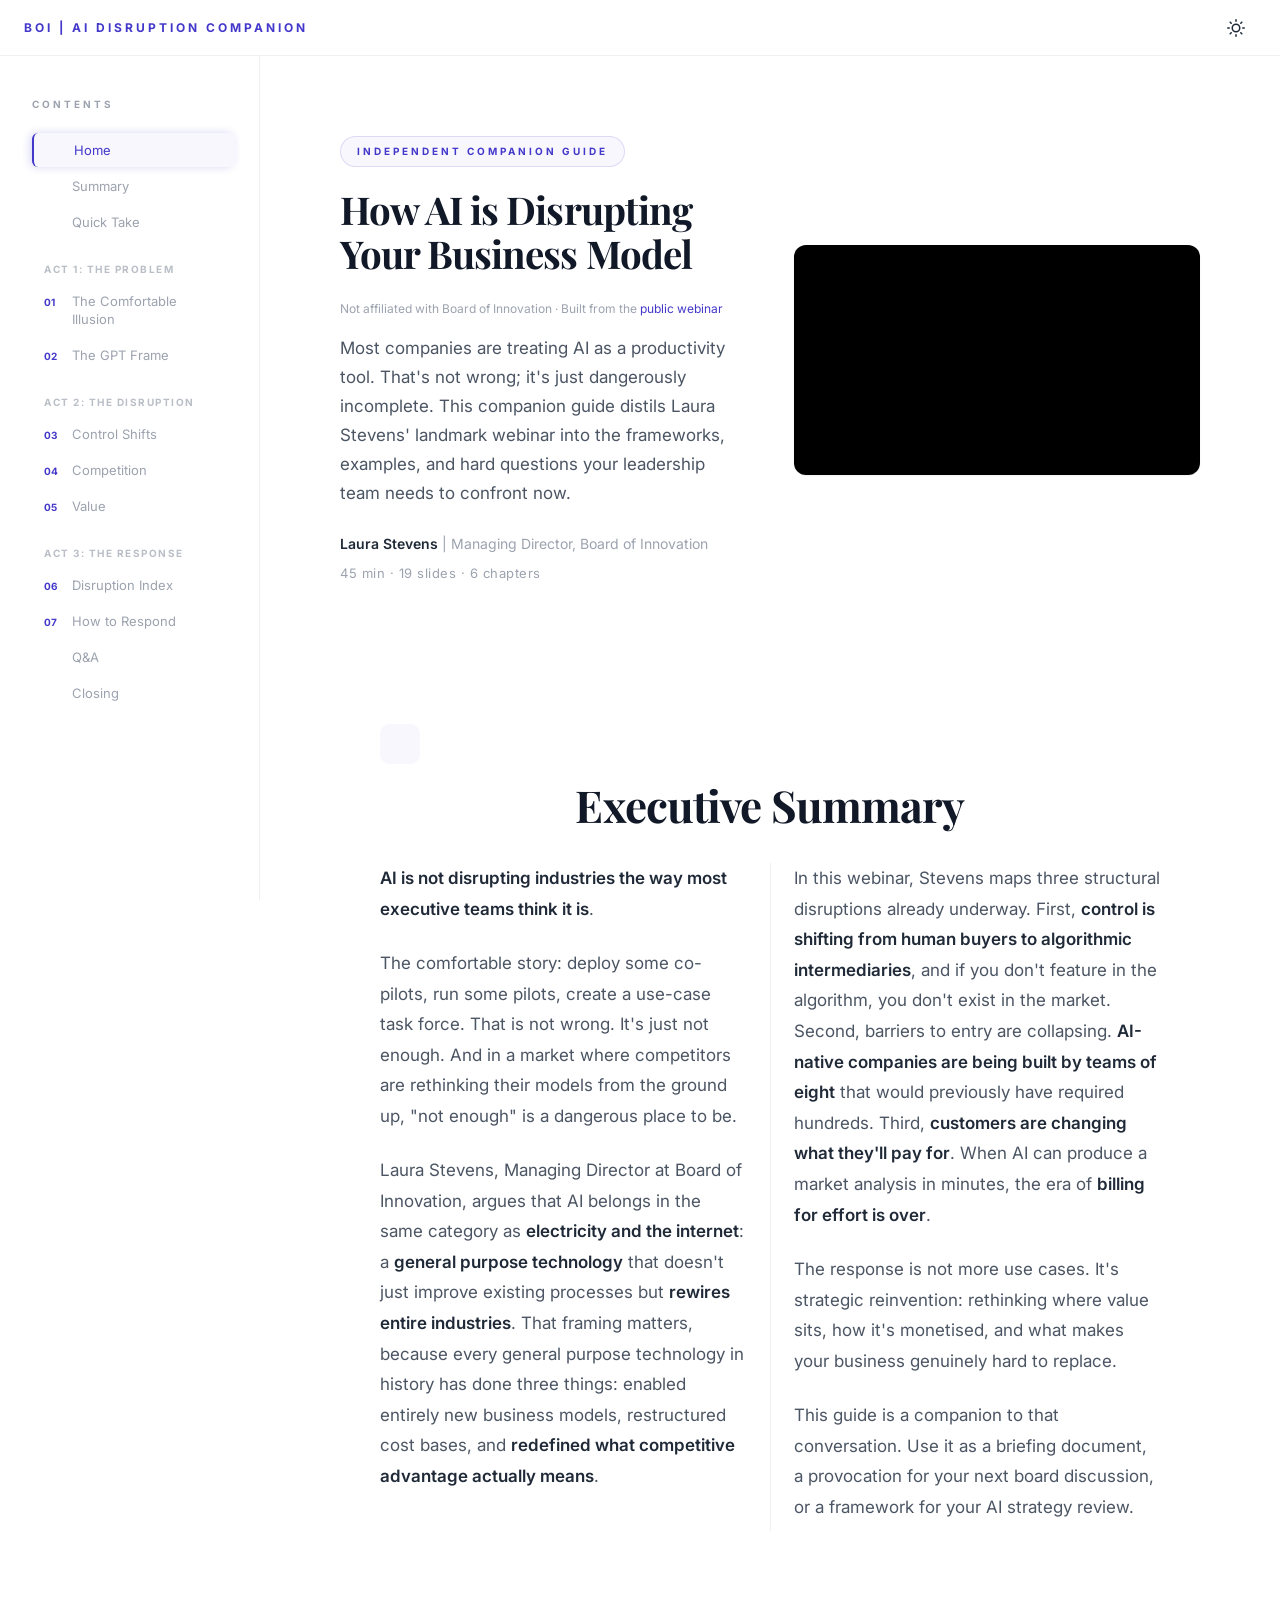
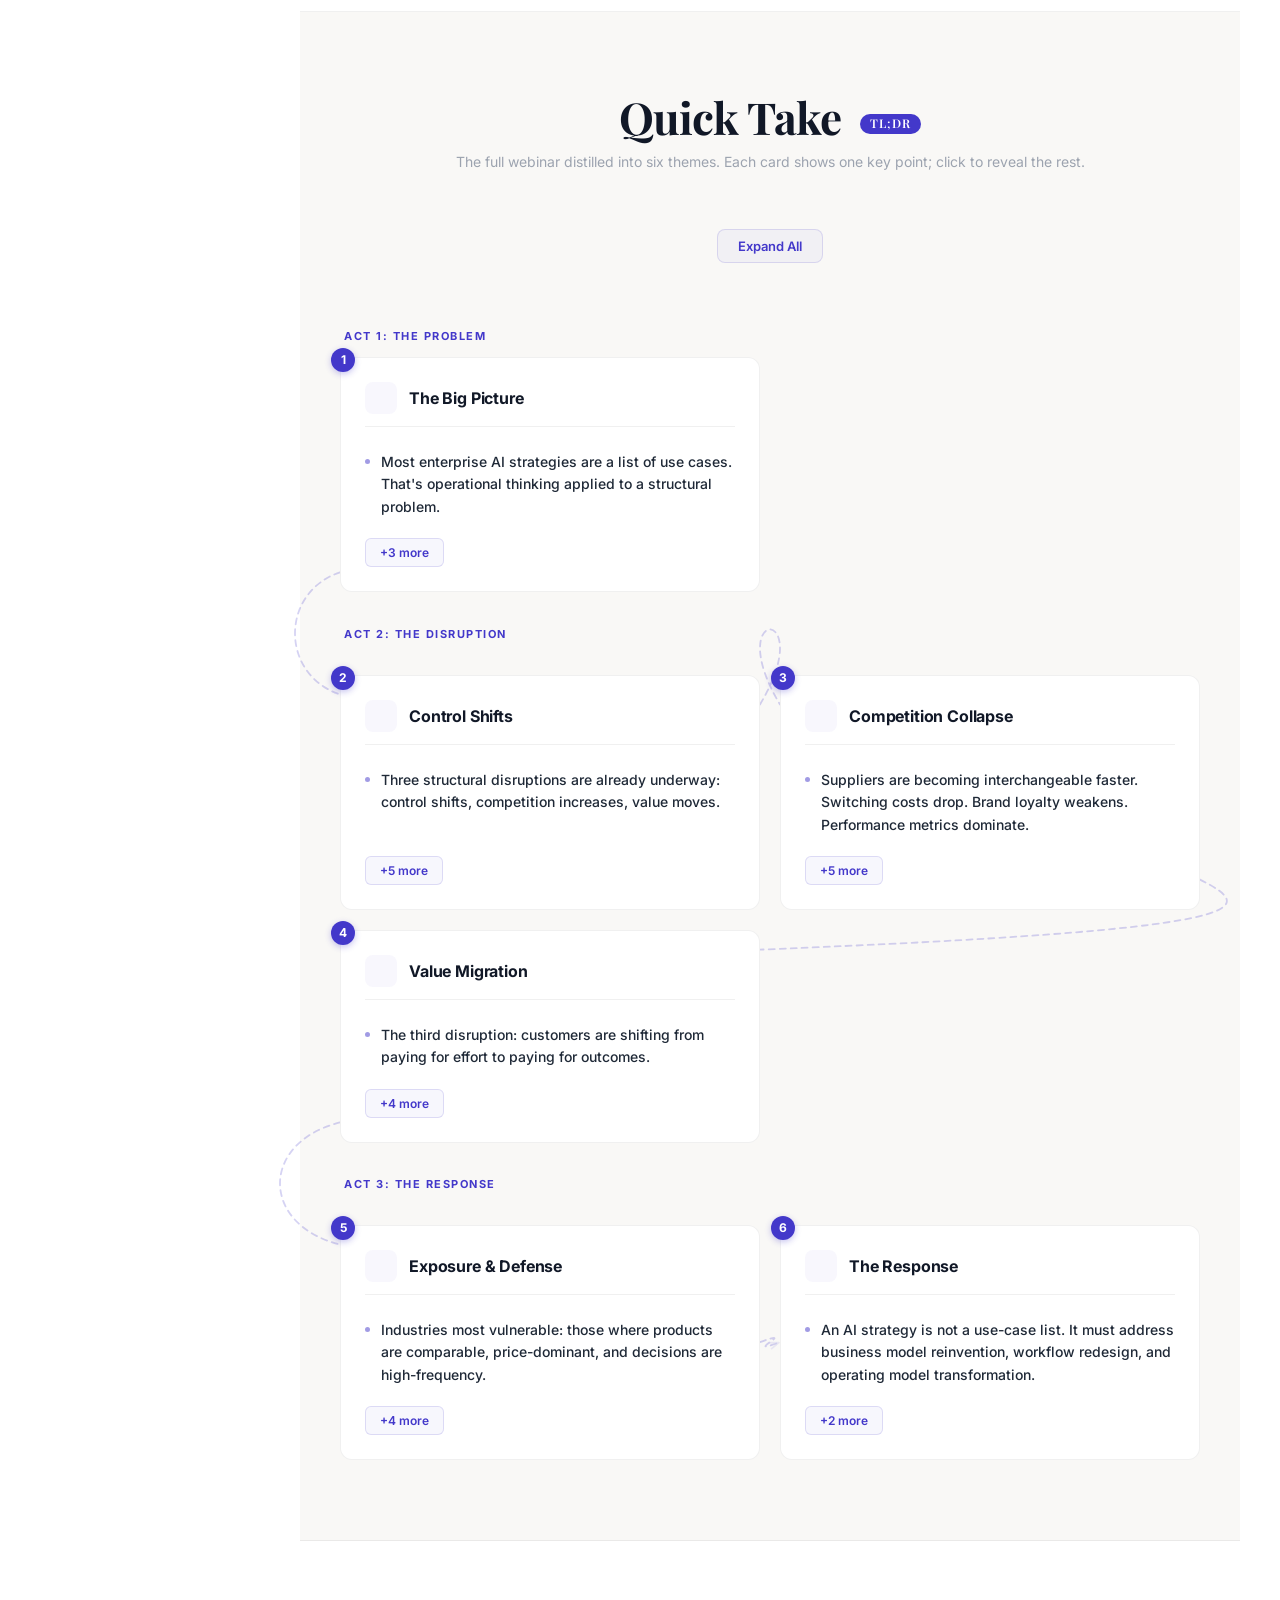
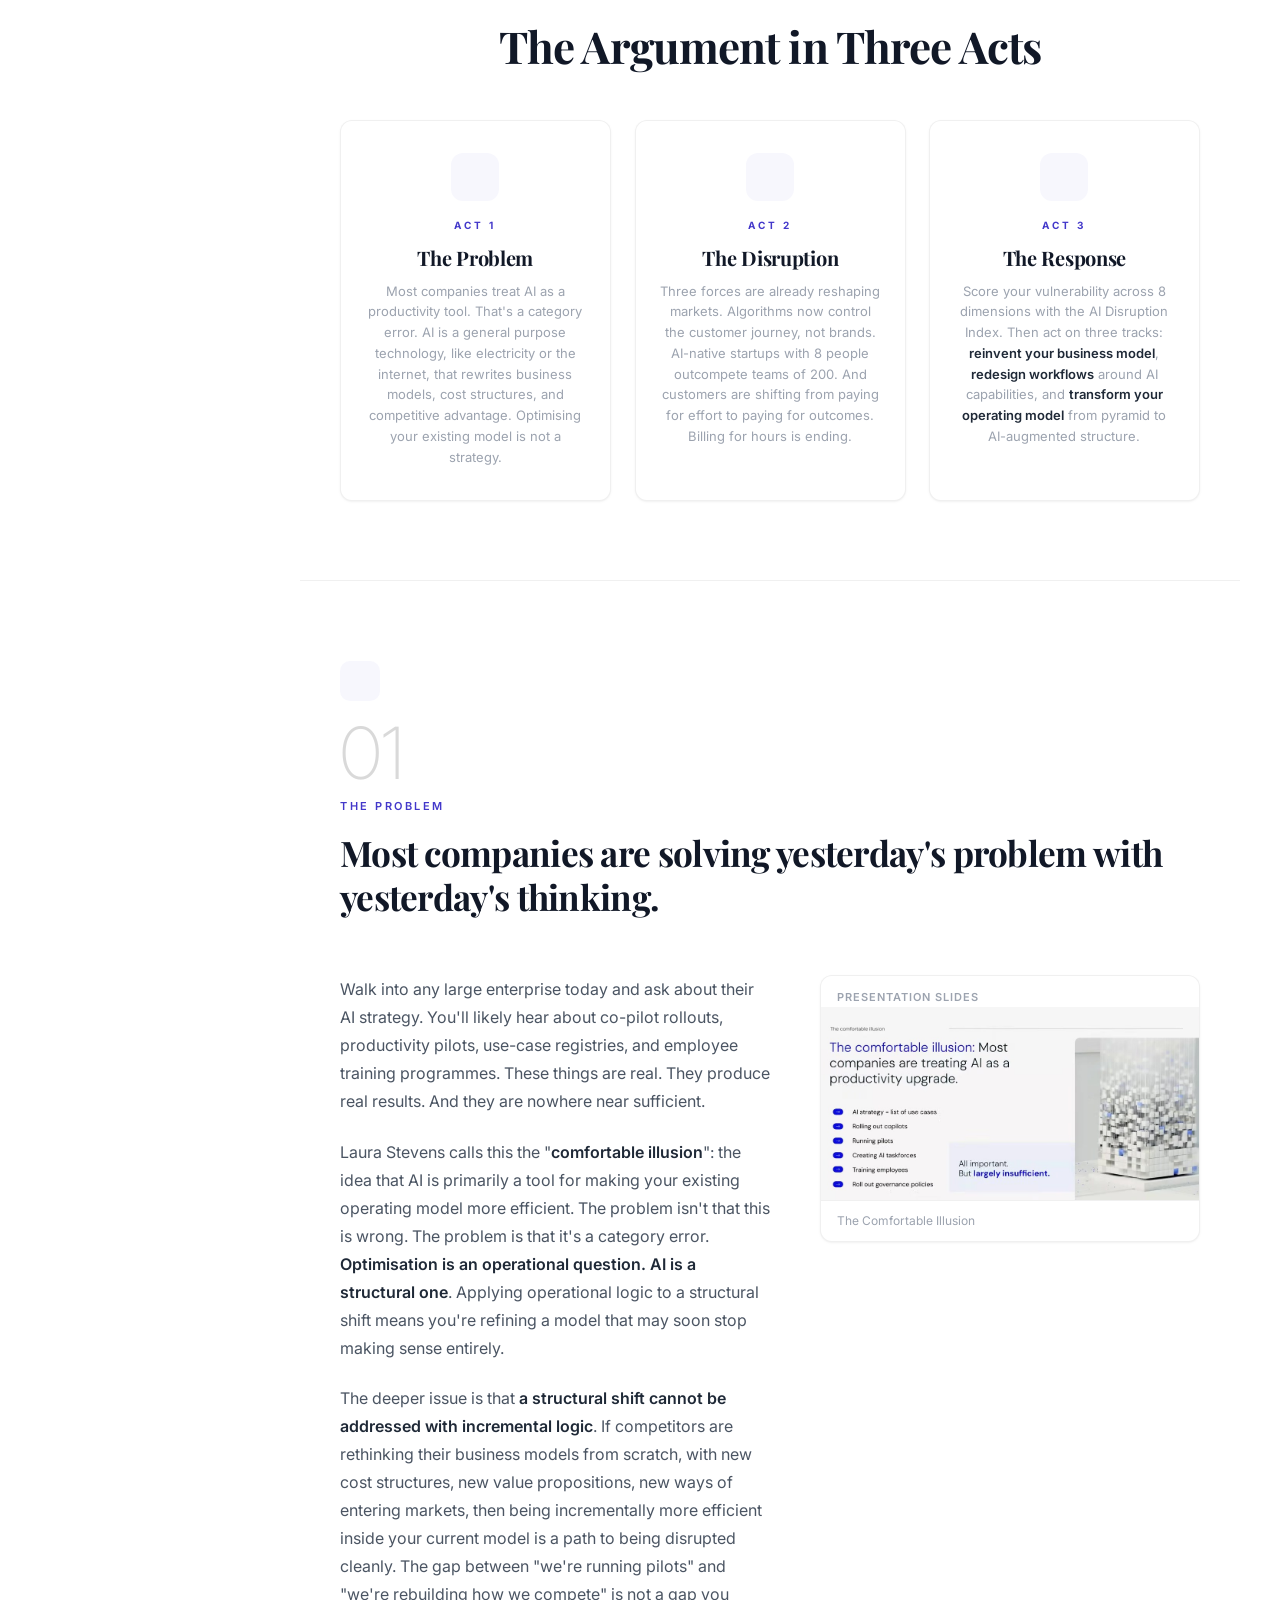
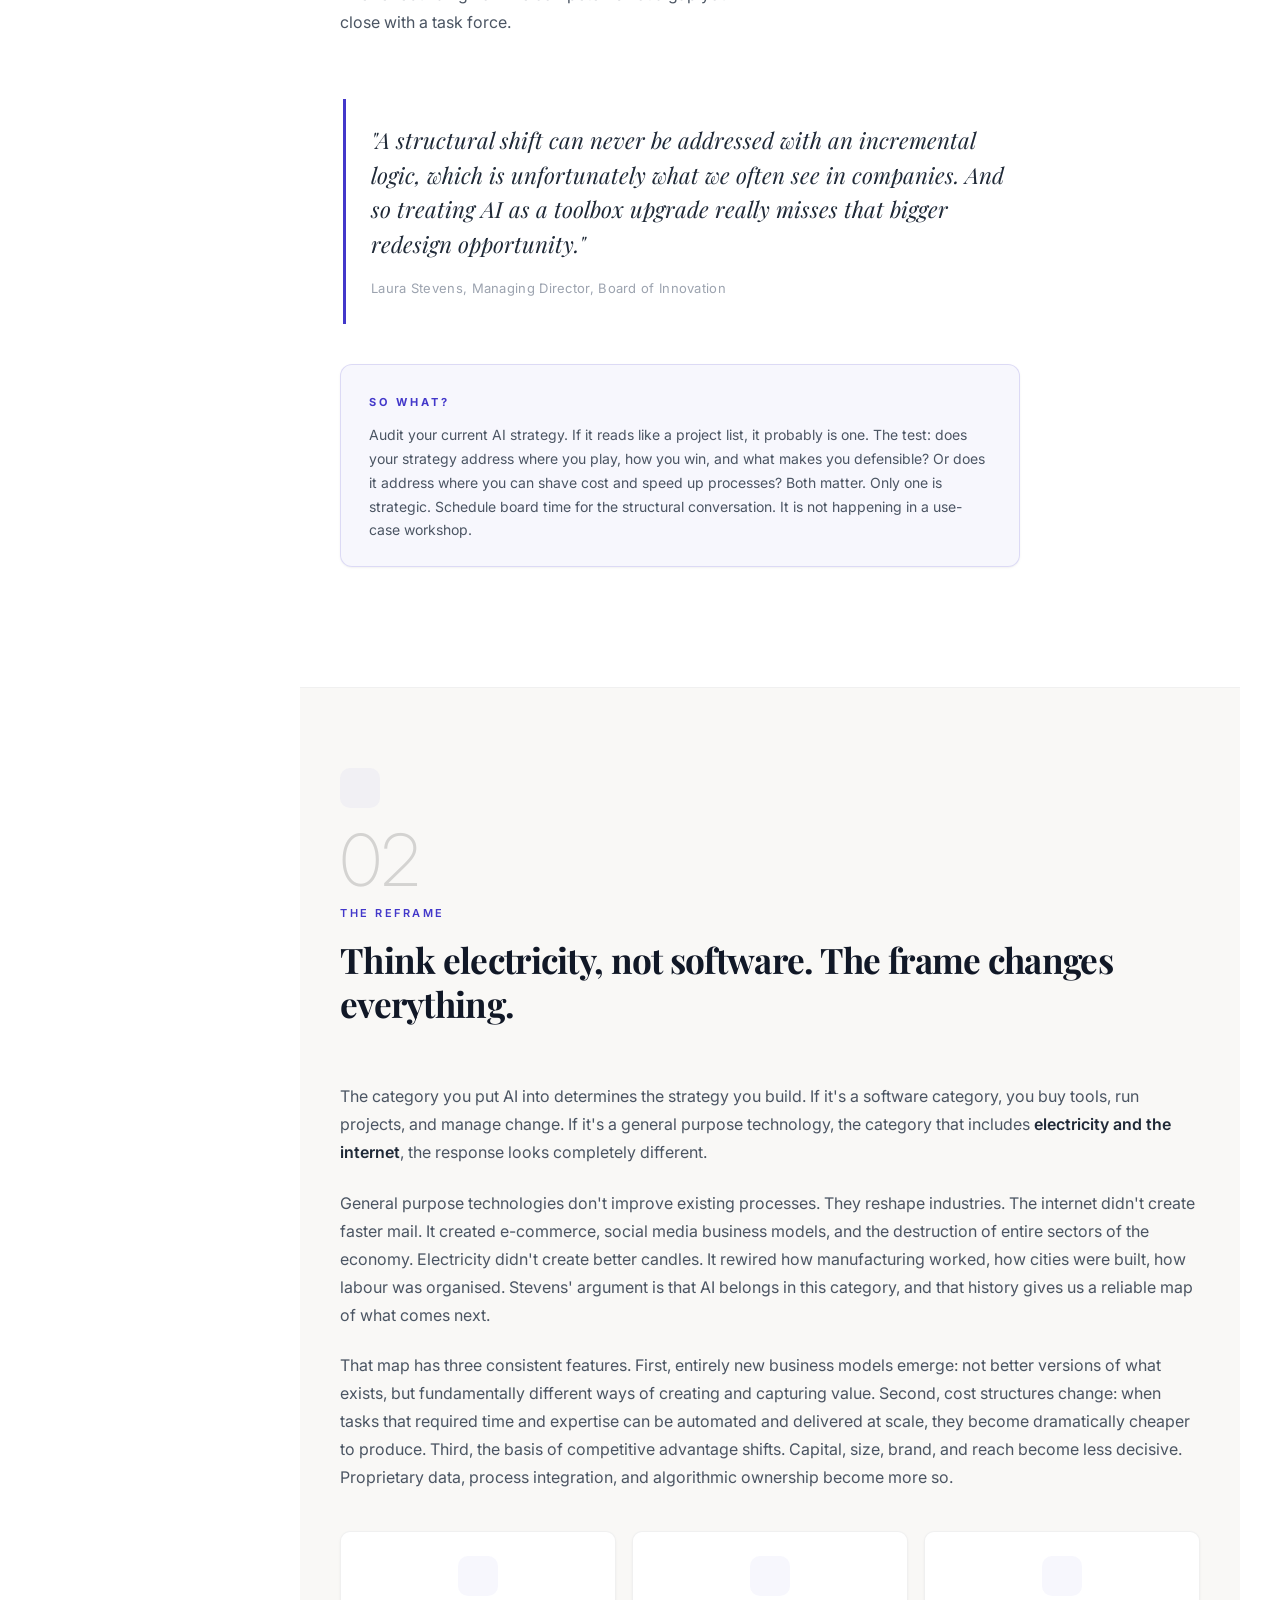
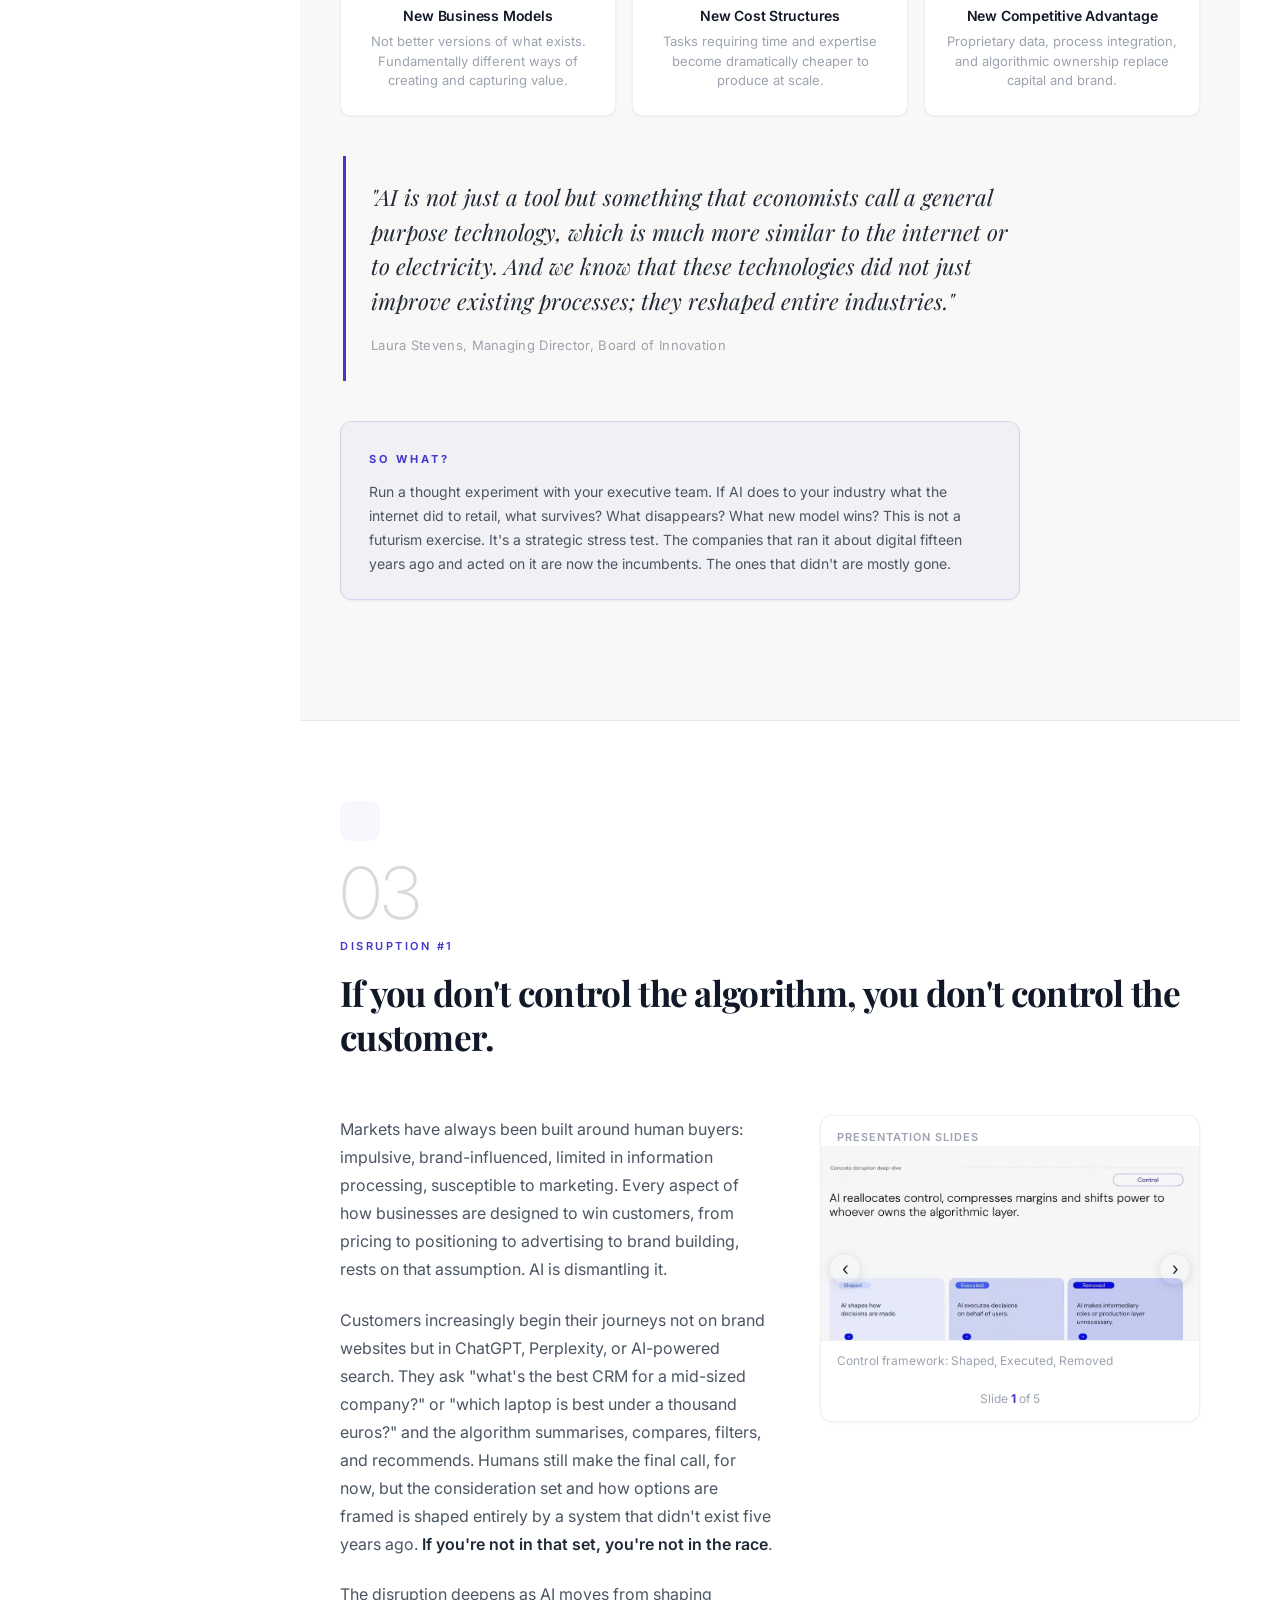
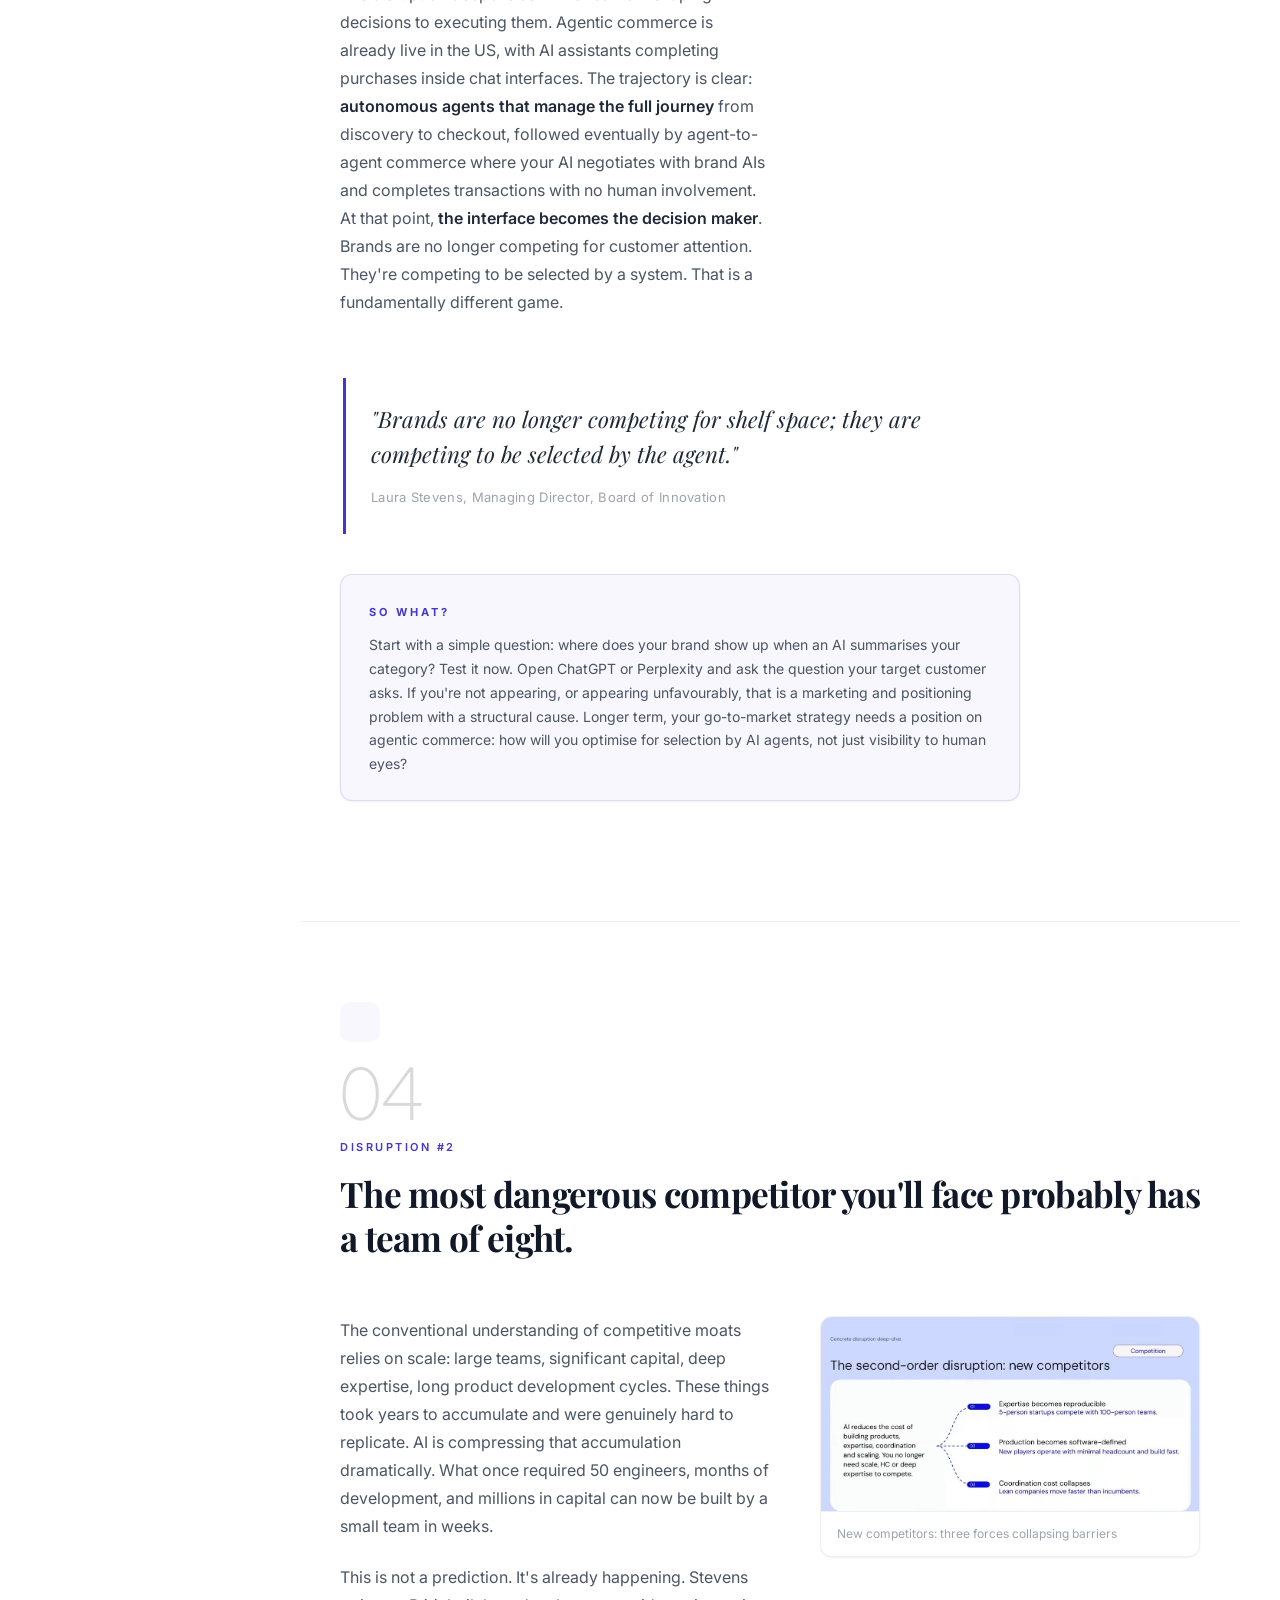
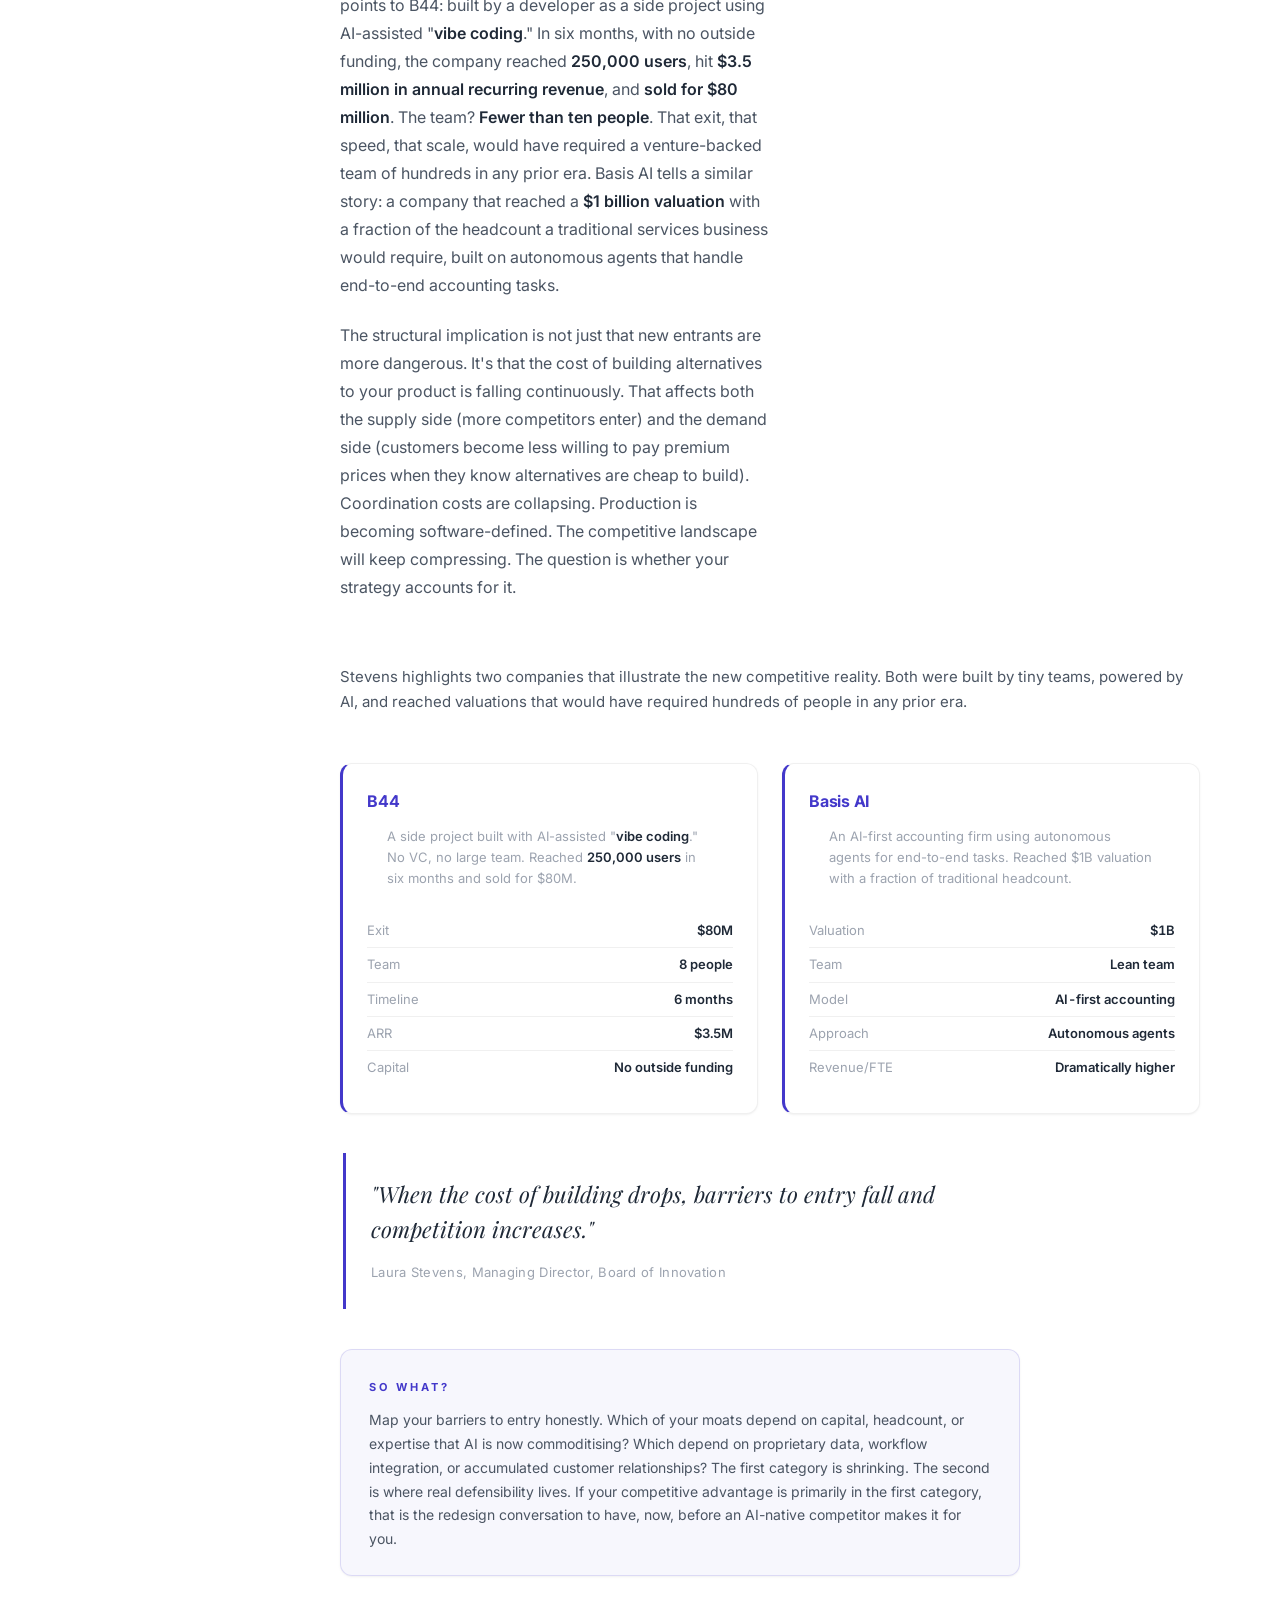
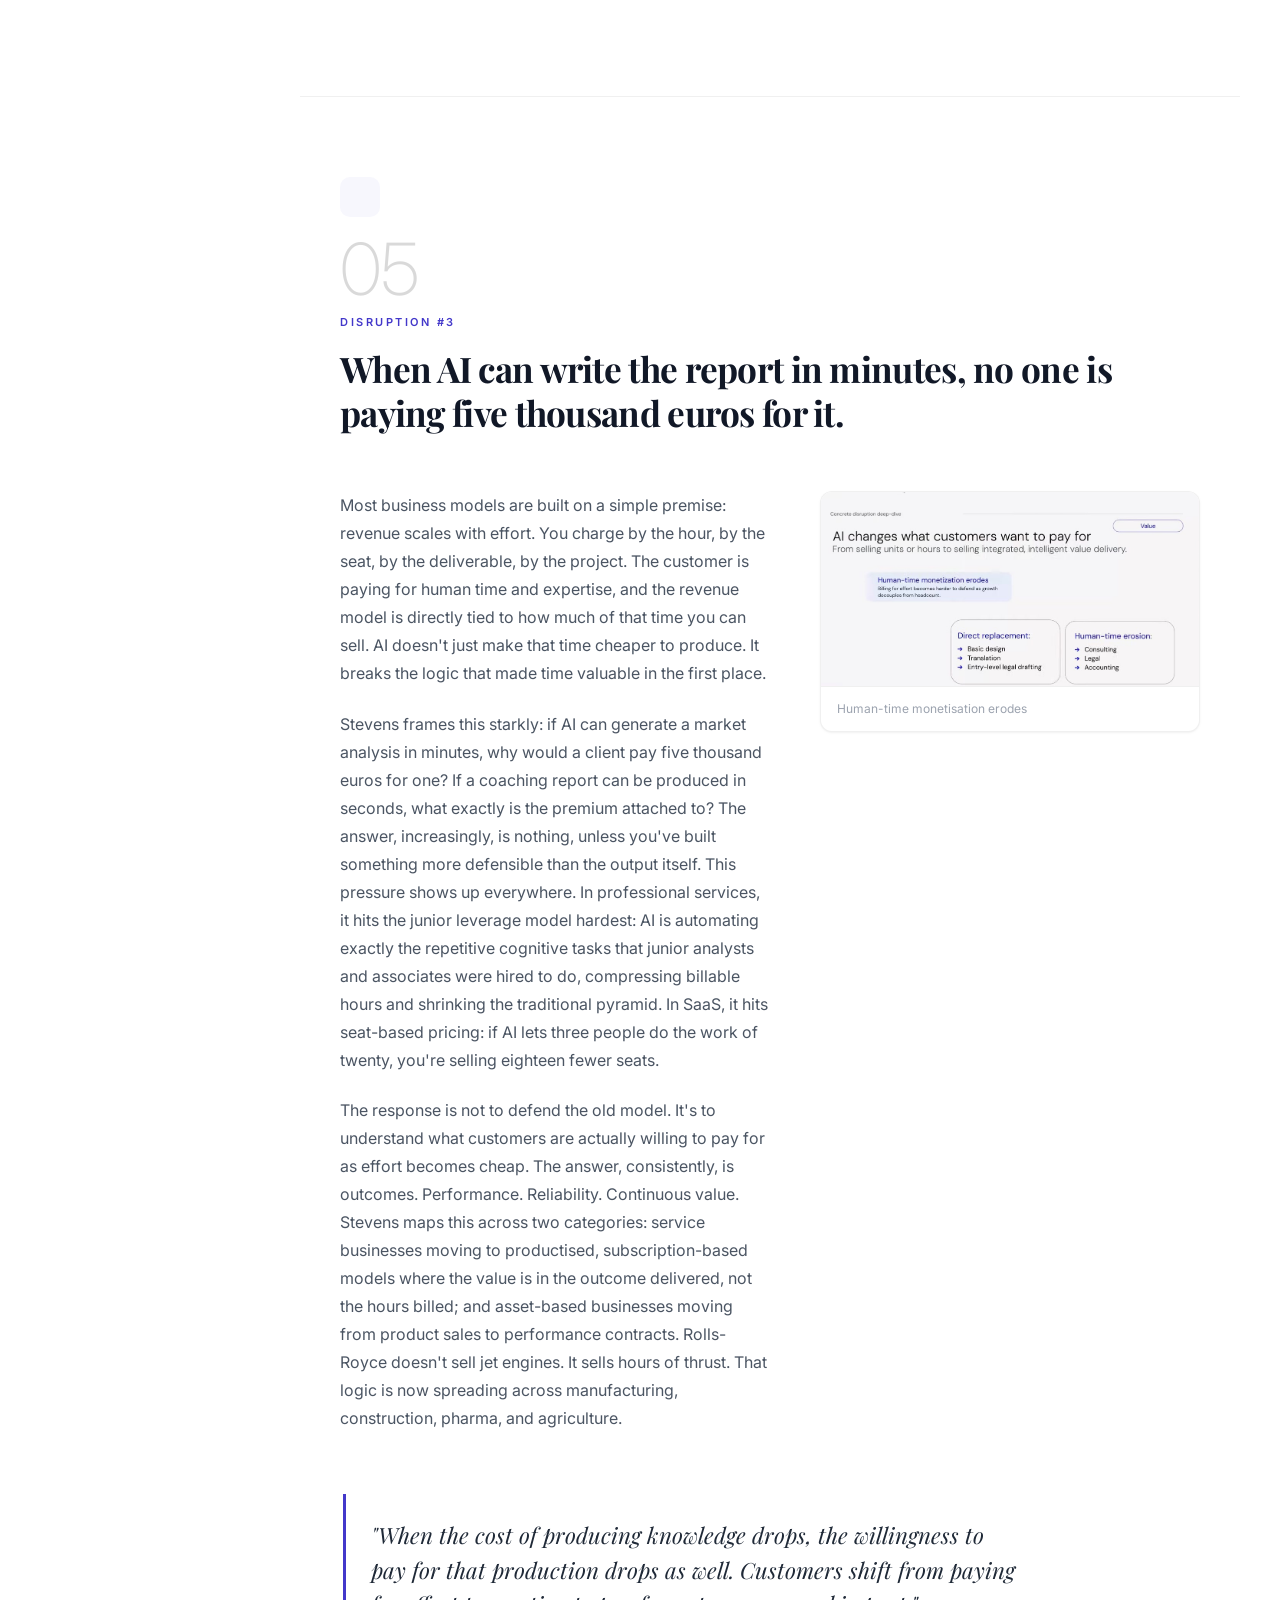
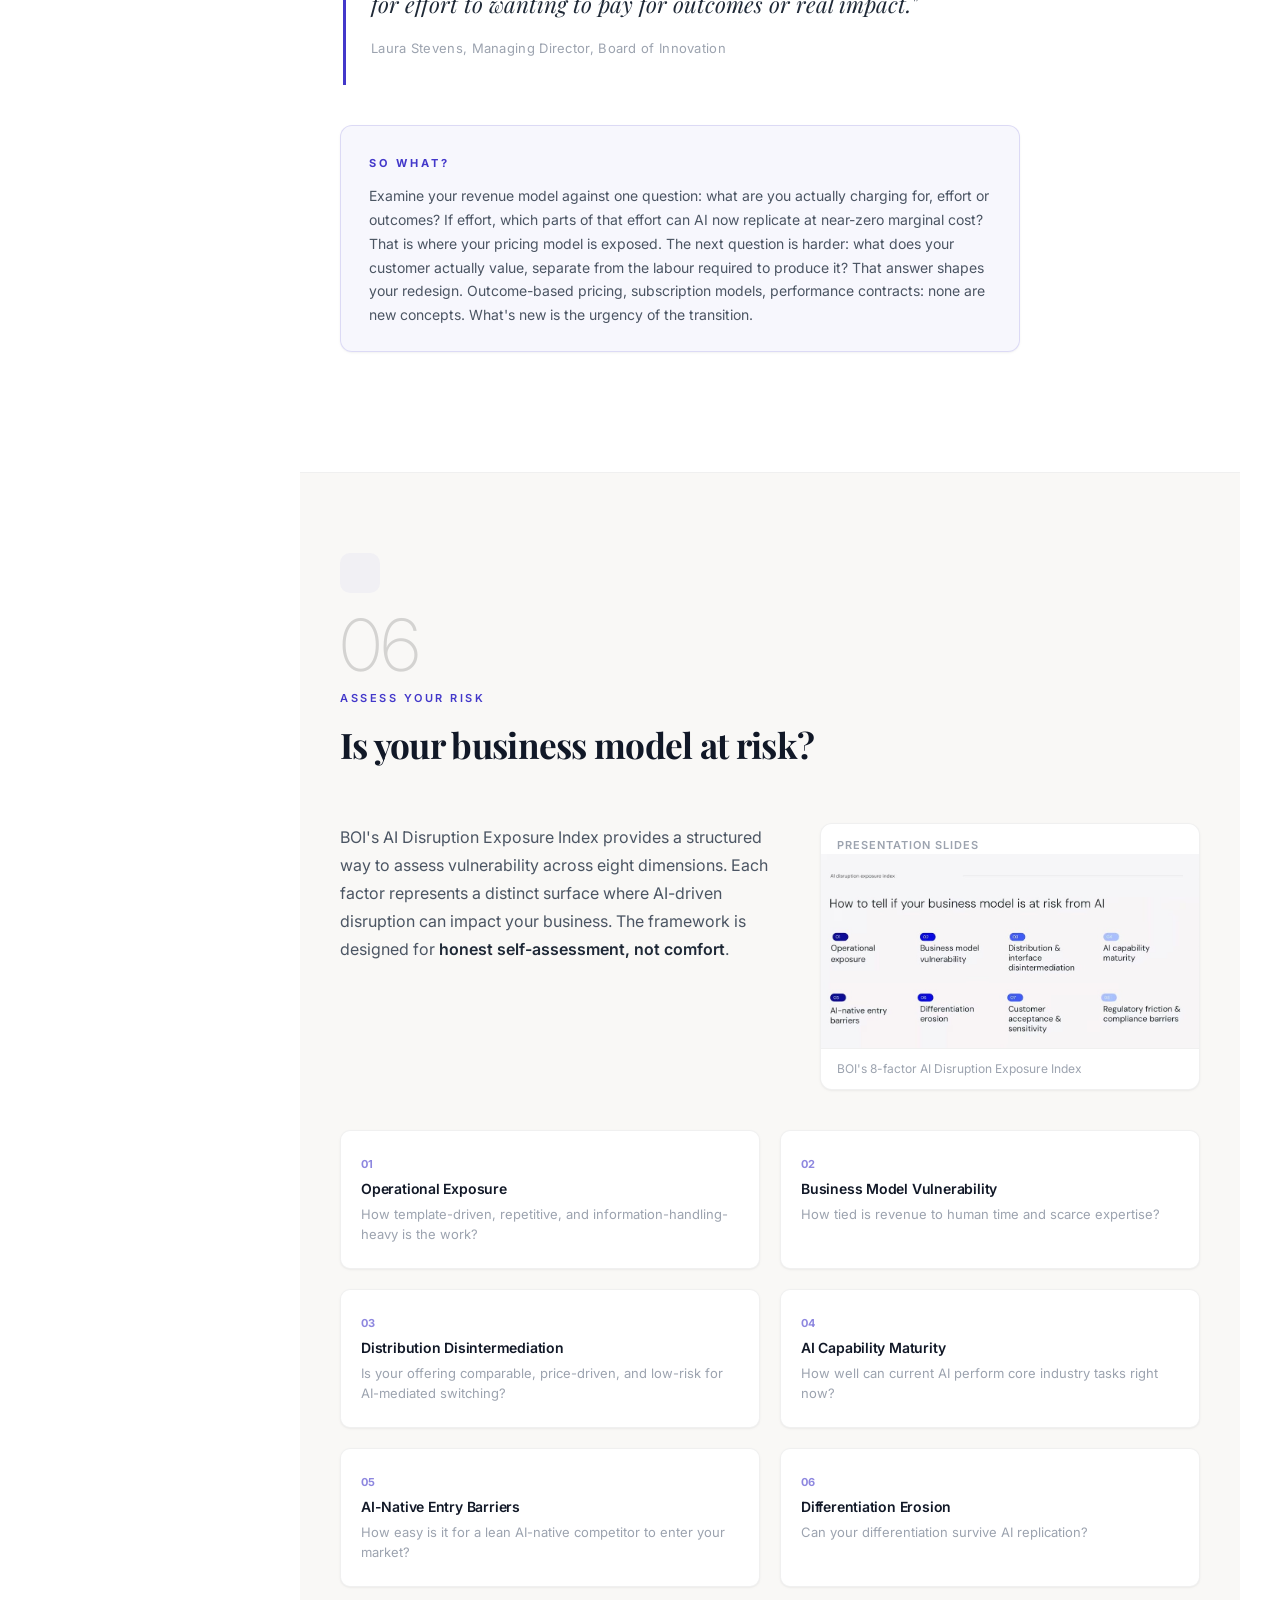
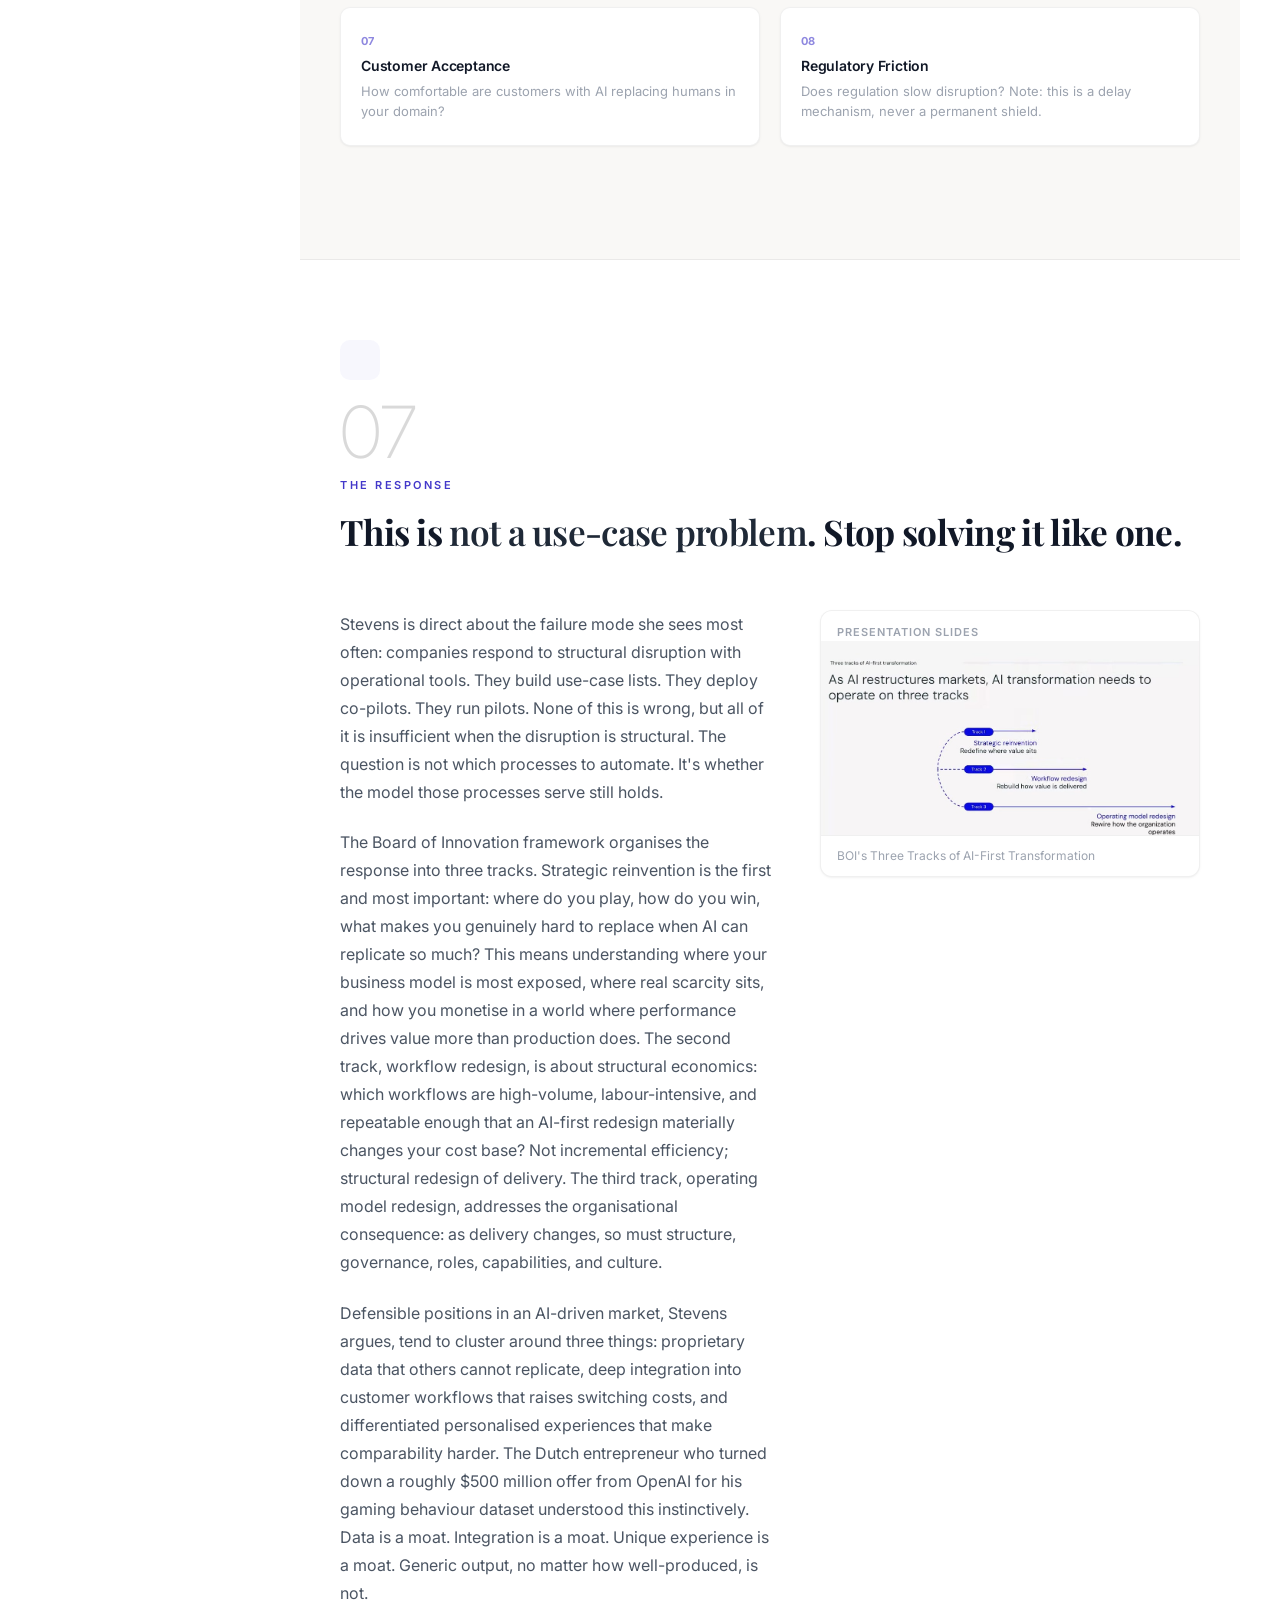
==== commit ee8f2d58: "Add disclaimer under hero heading" ====
--- a/docs/index.html
+++ b/docs/index.html
@@ -108,6 +108,7 @@
           <div class="hero__text">
             <div class="hero__pill">INDEPENDENT COMPANION GUIDE</div>
             <h1>How AI is Disrupting Your Business Model</h1>
+            <p class="hero__disclaimer">Not affiliated with Board of Innovation &middot; Built from the <a href="https://www.youtube.com/watch?v=JMf1ELSrqGo" target="_blank" rel="noopener">public webinar</a></p>
             <p class="hero__subtitle">Most companies are treating AI as a productivity tool. That's not wrong; it's just dangerously incomplete. This companion guide distils Laura Stevens' landmark webinar into the frameworks, examples, and hard questions your leadership team needs to confront now.</p>
             <p class="speaker-info"><strong>Laura Stevens</strong> | Managing Director, Board of Innovation</p>
             <p class="meta-line">45 min &middot; 19 slides &middot; 6 chapters</p>
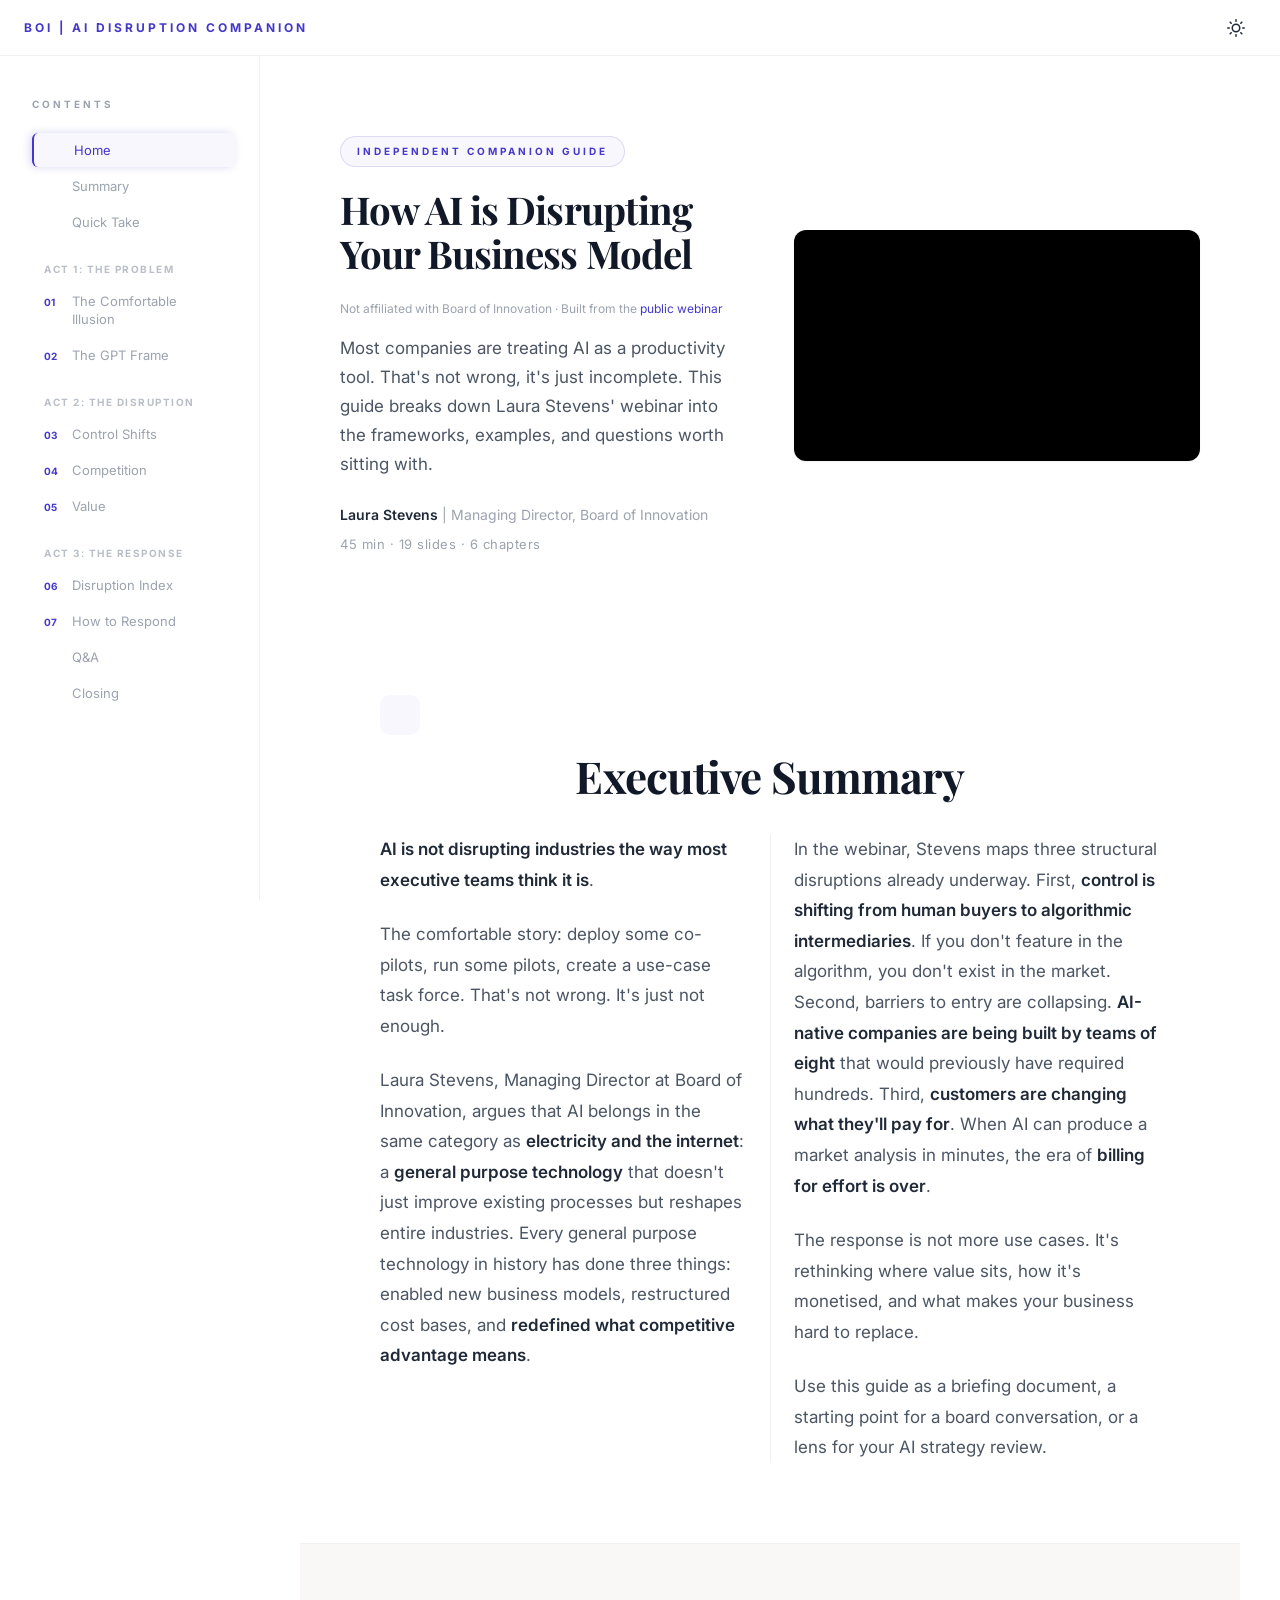
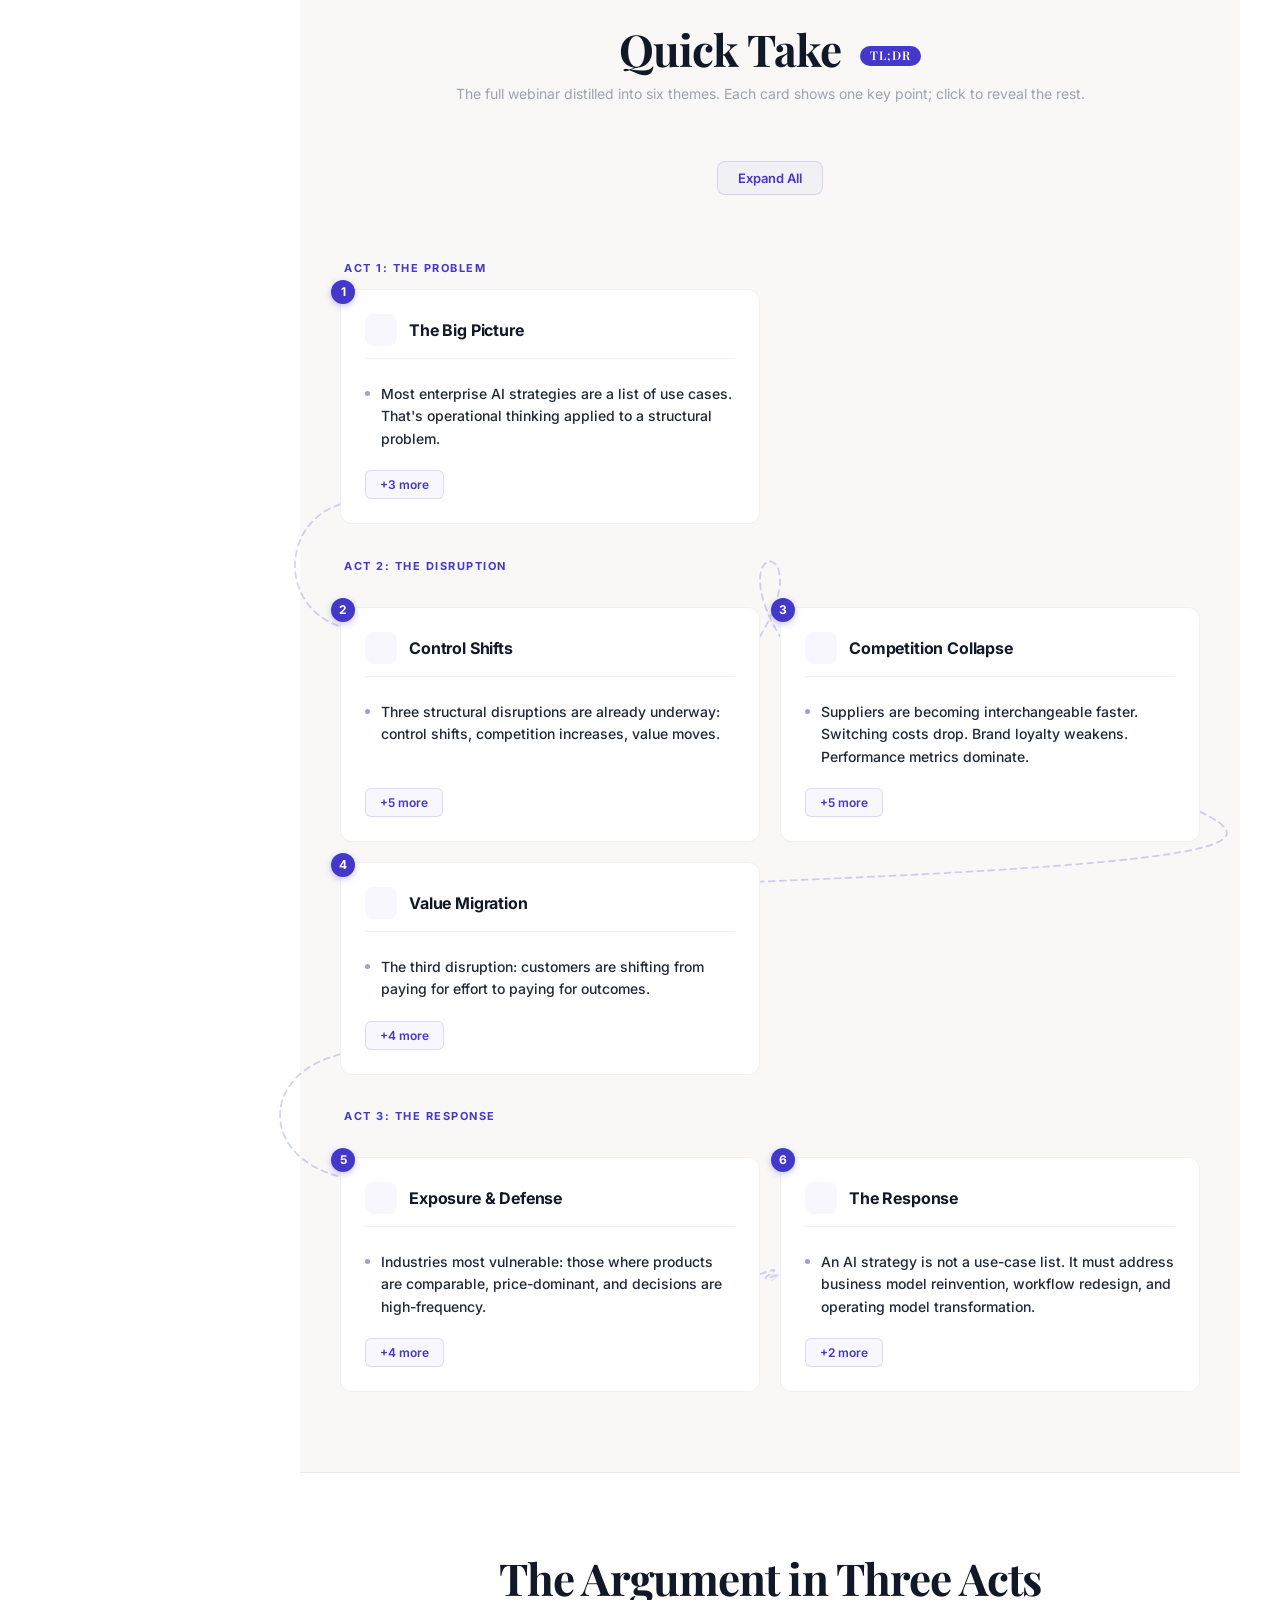
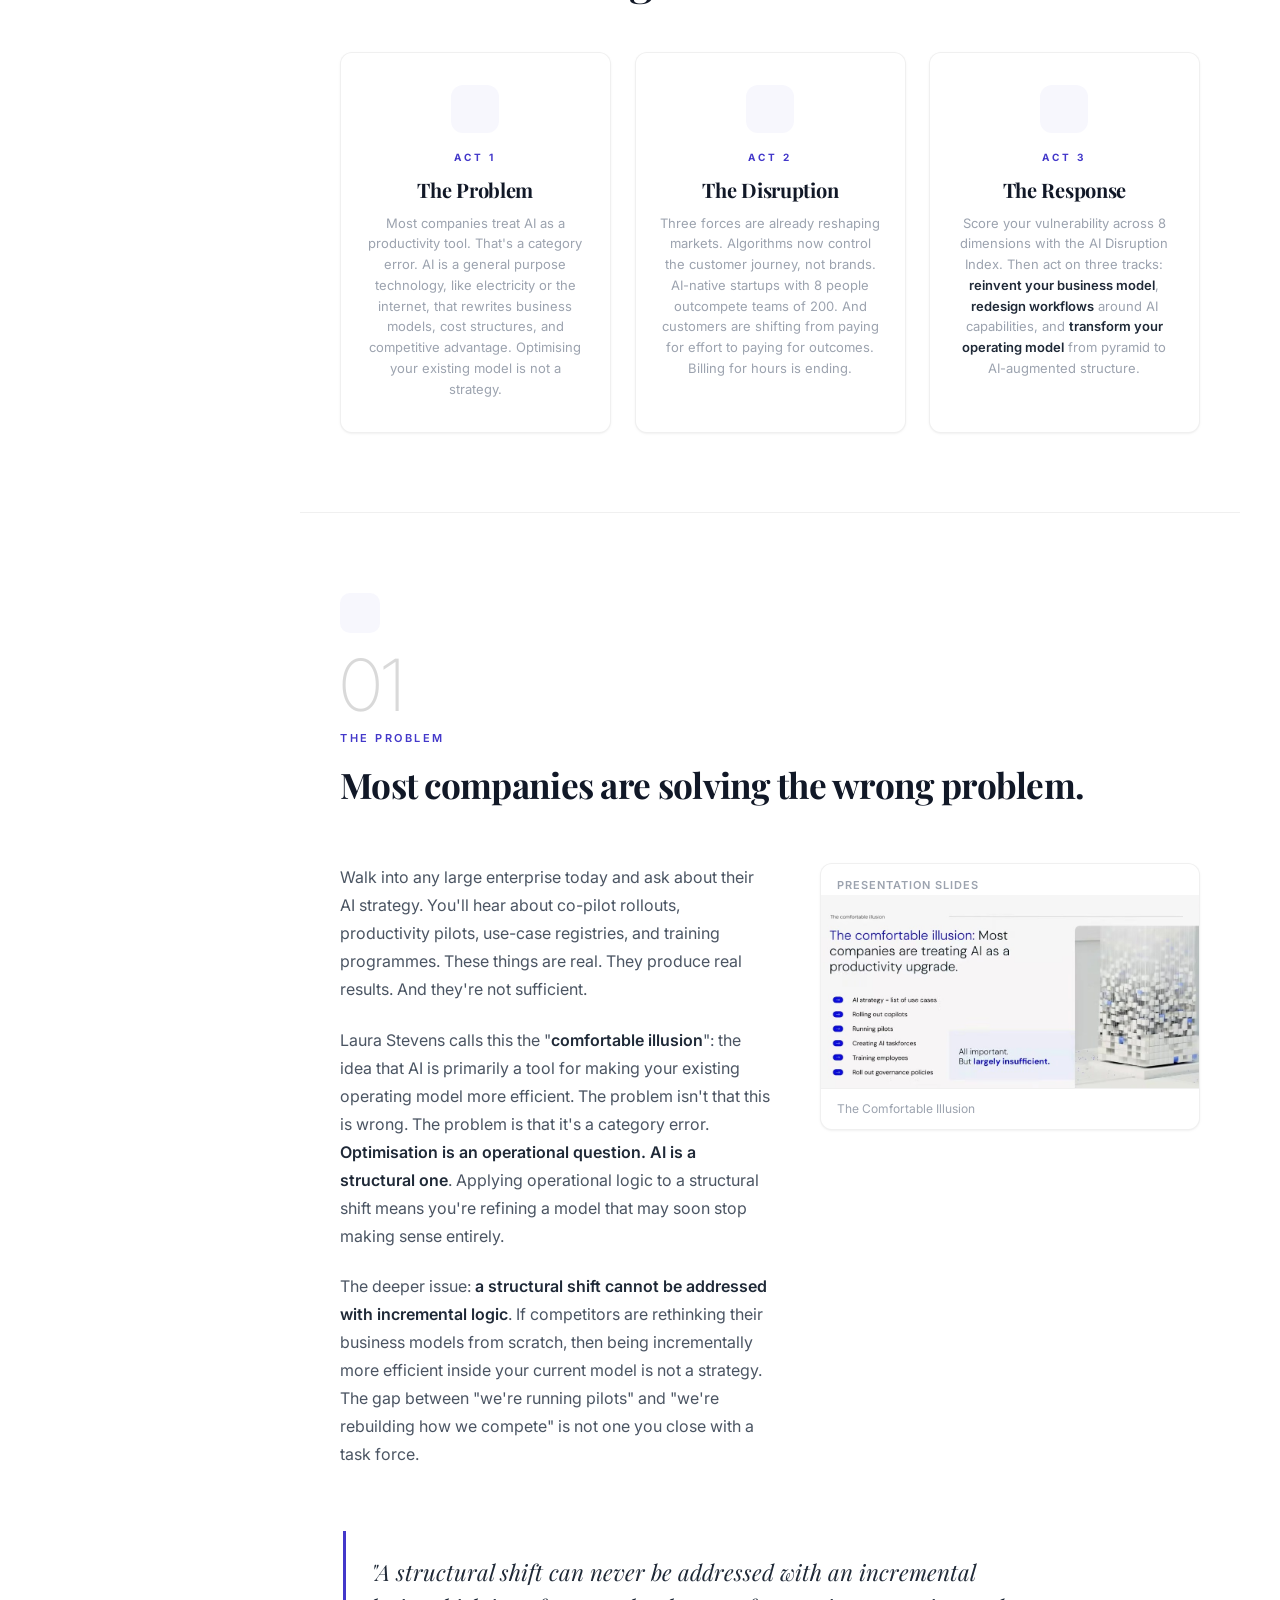
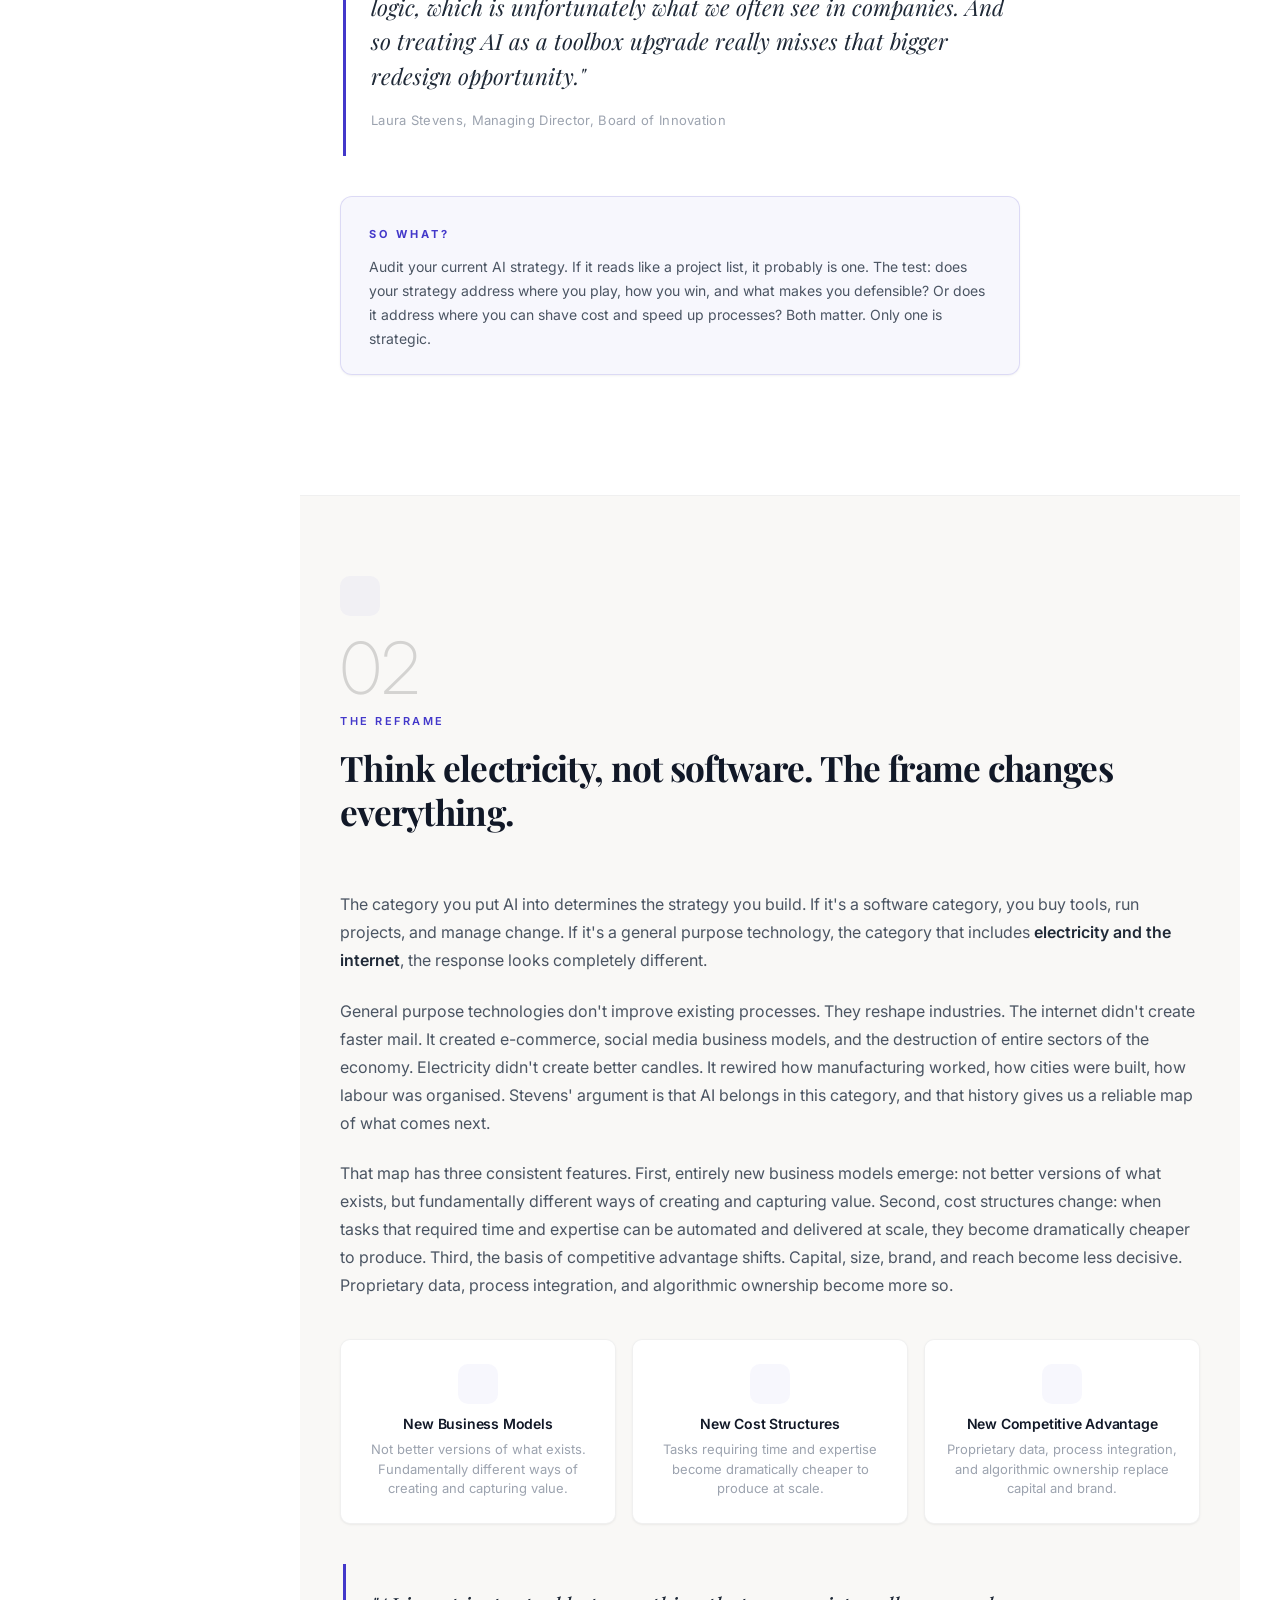
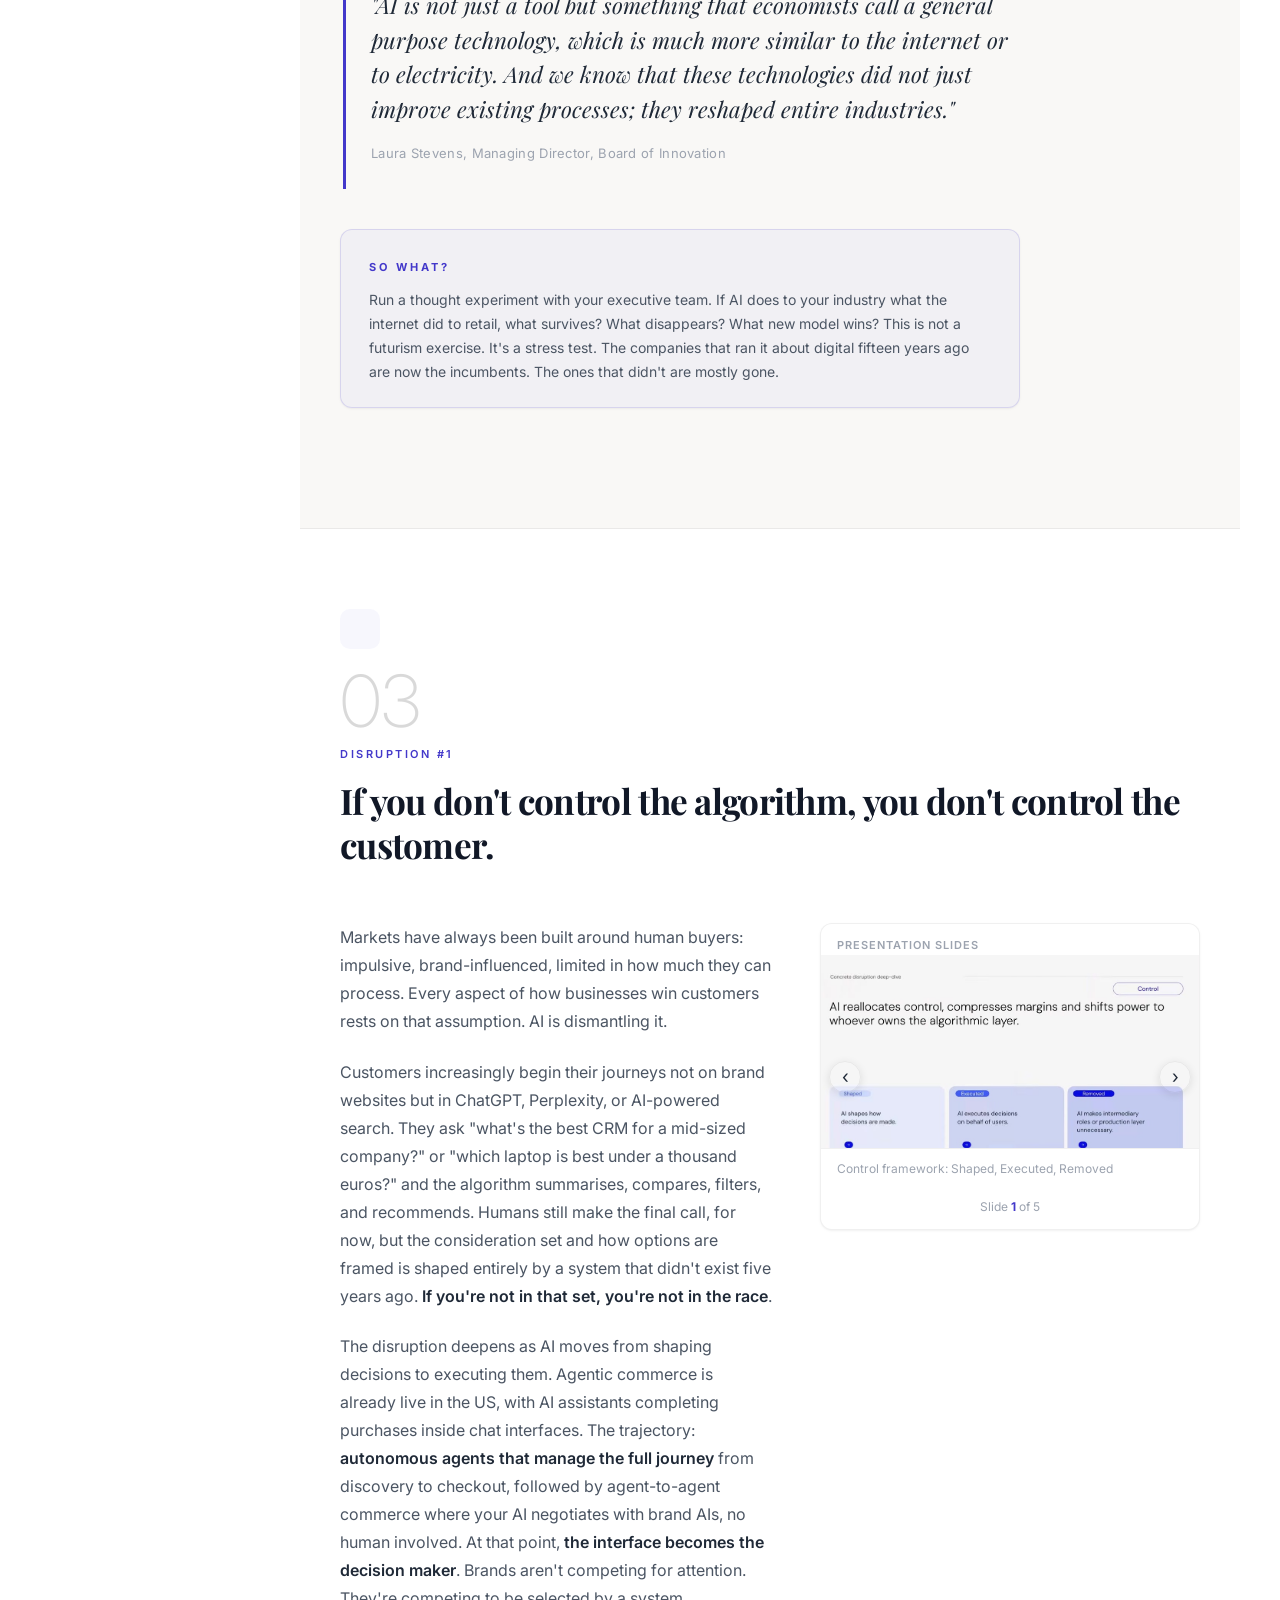
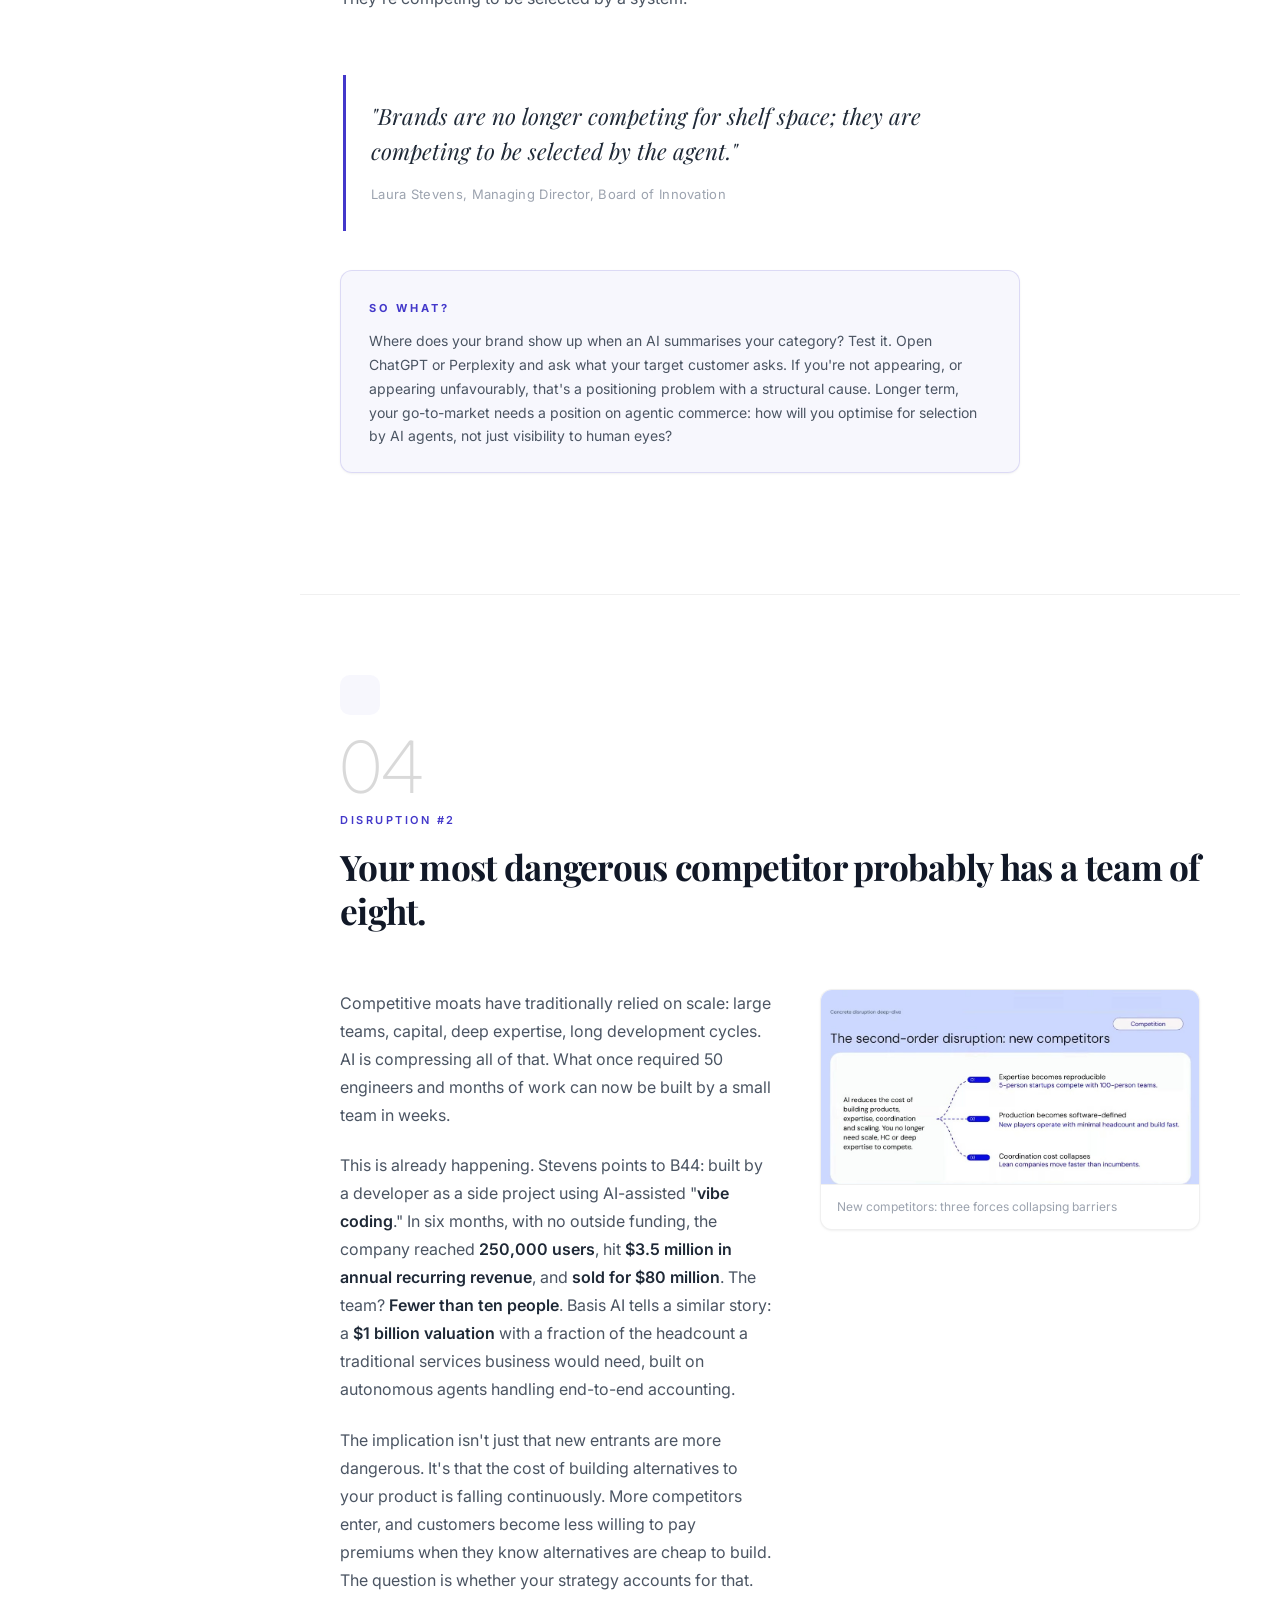
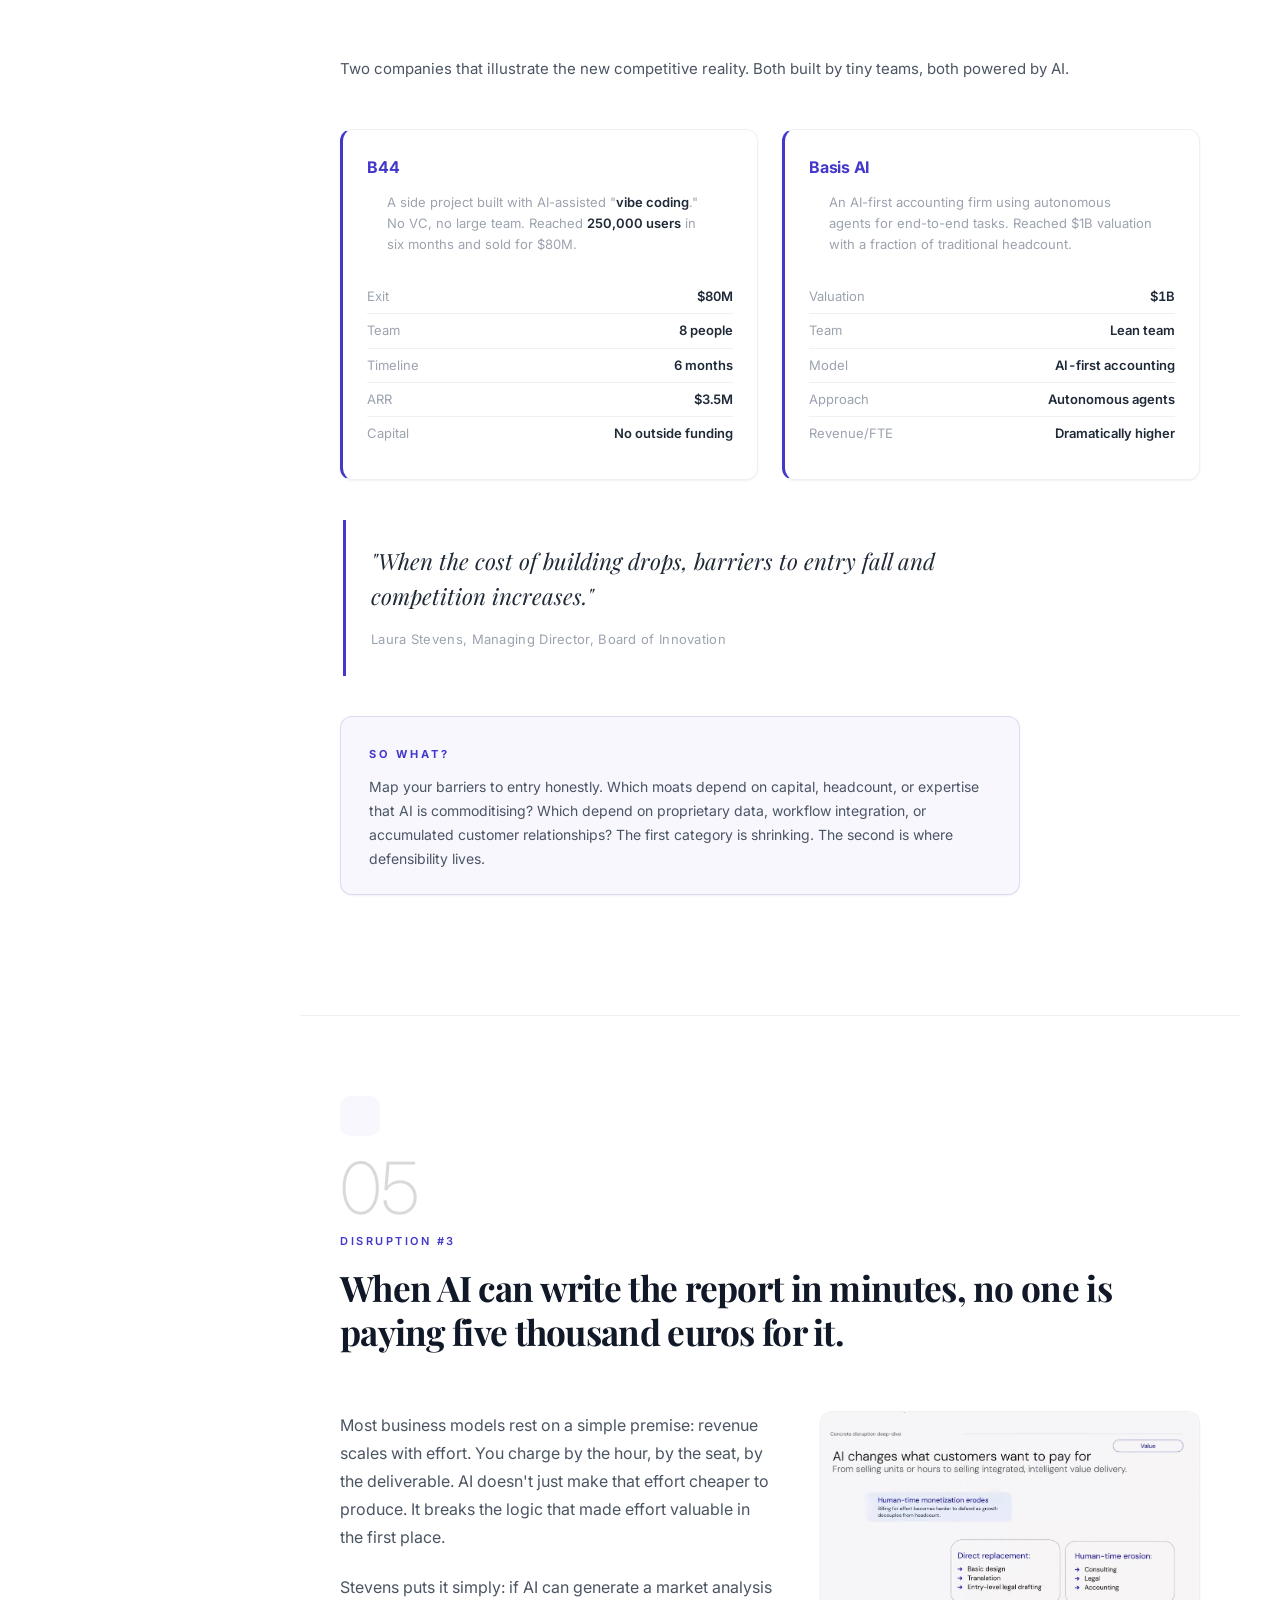
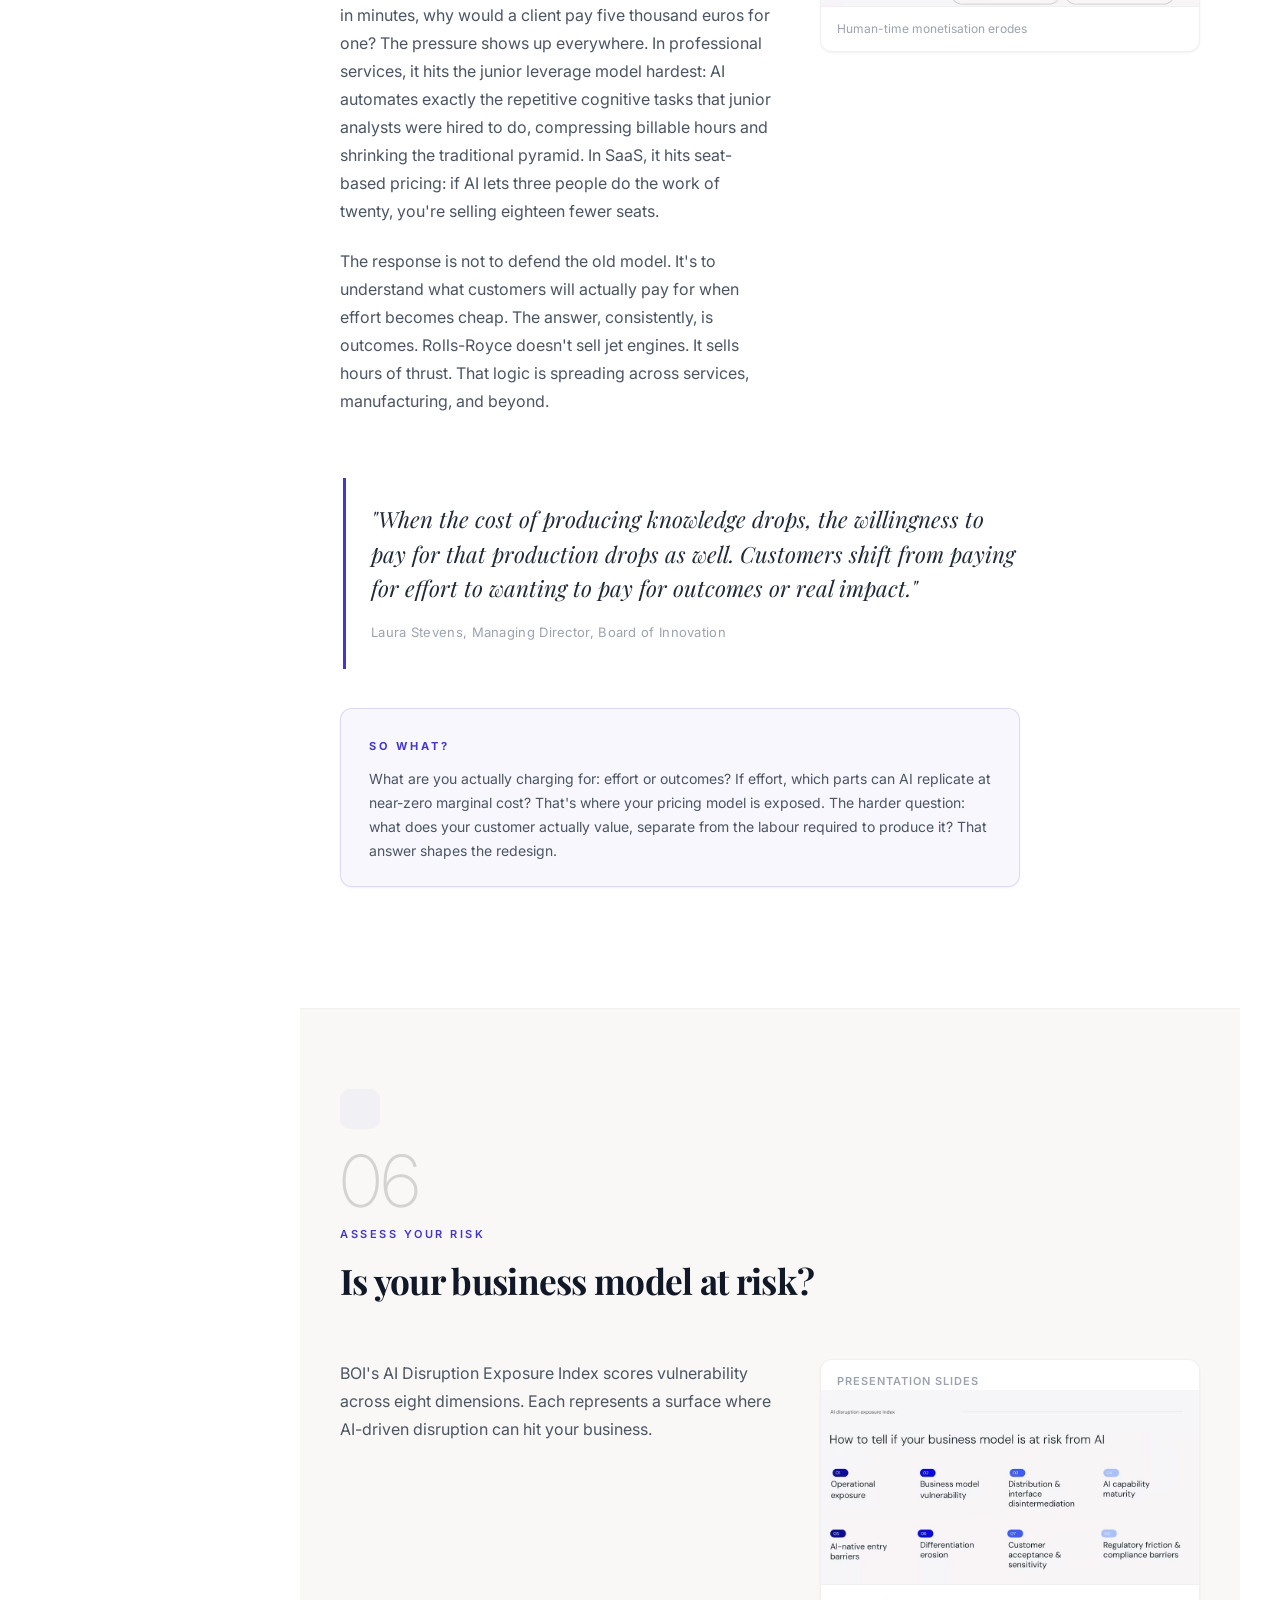
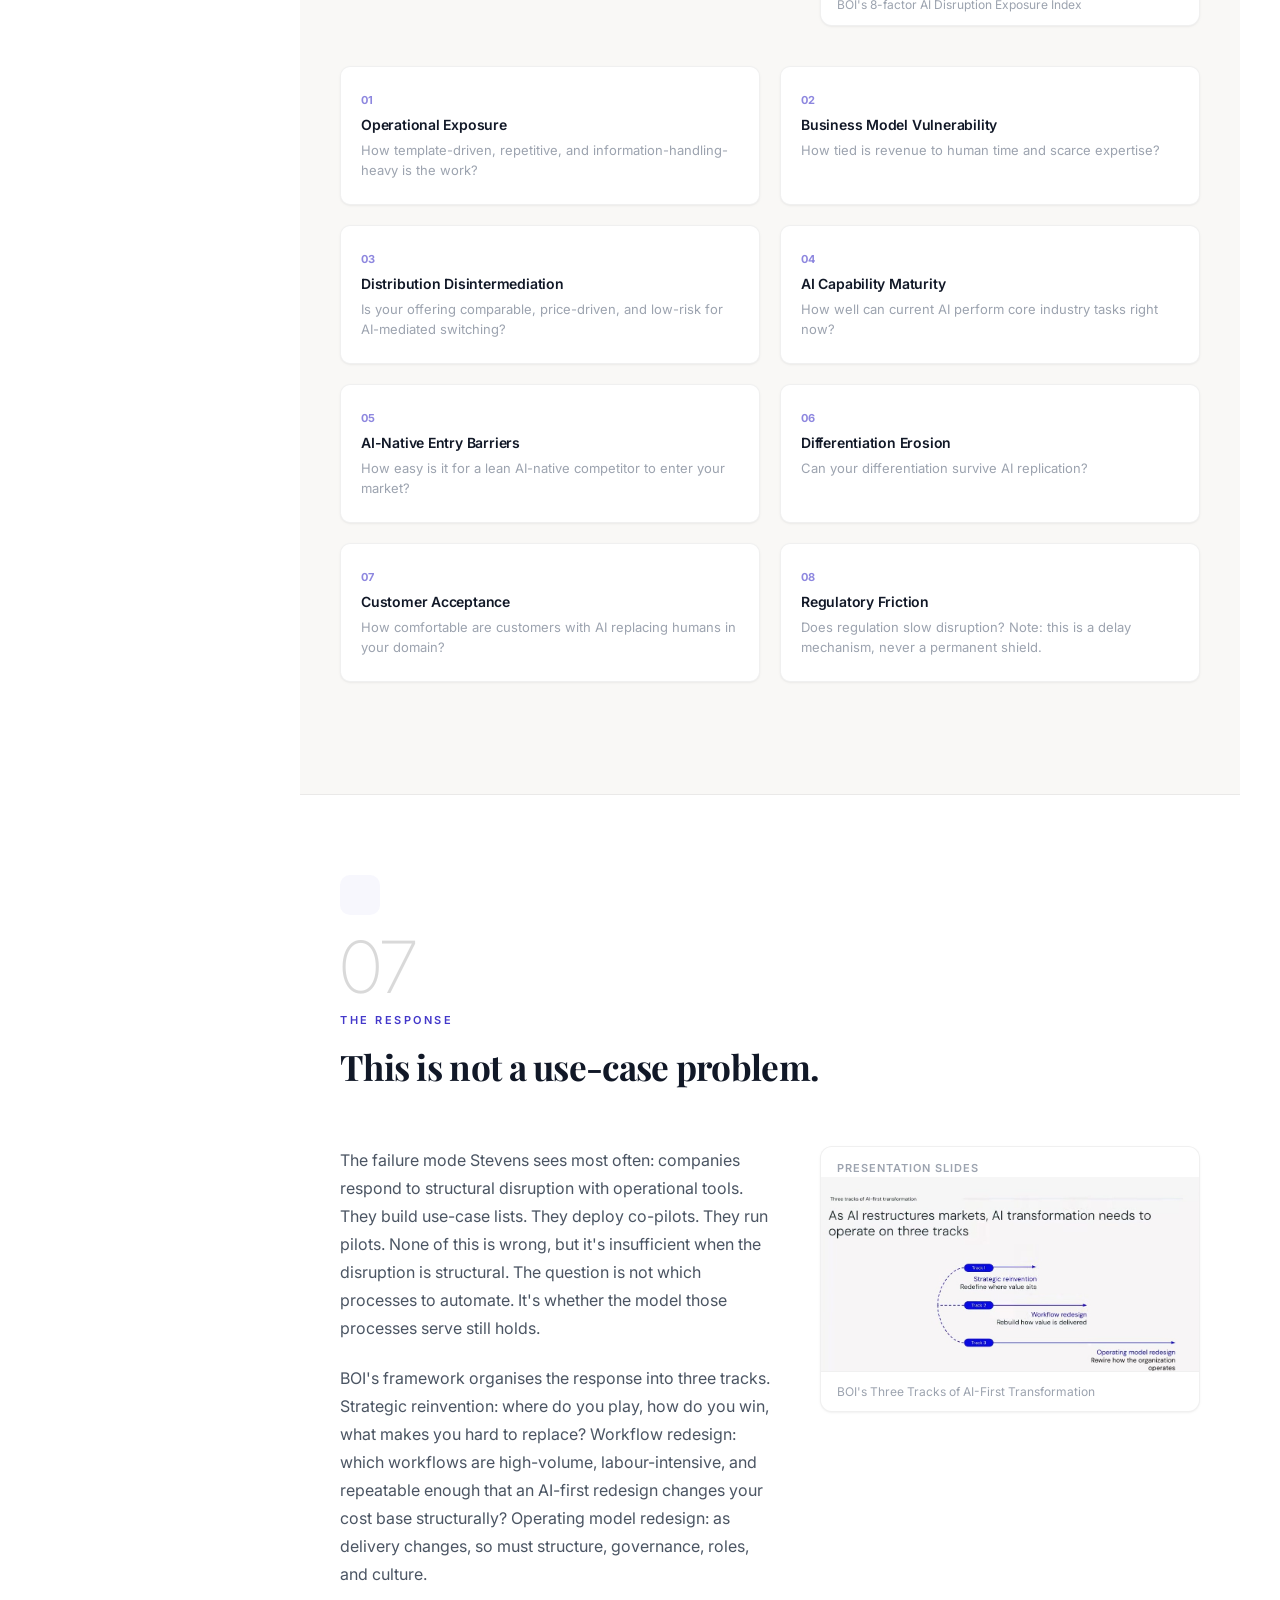
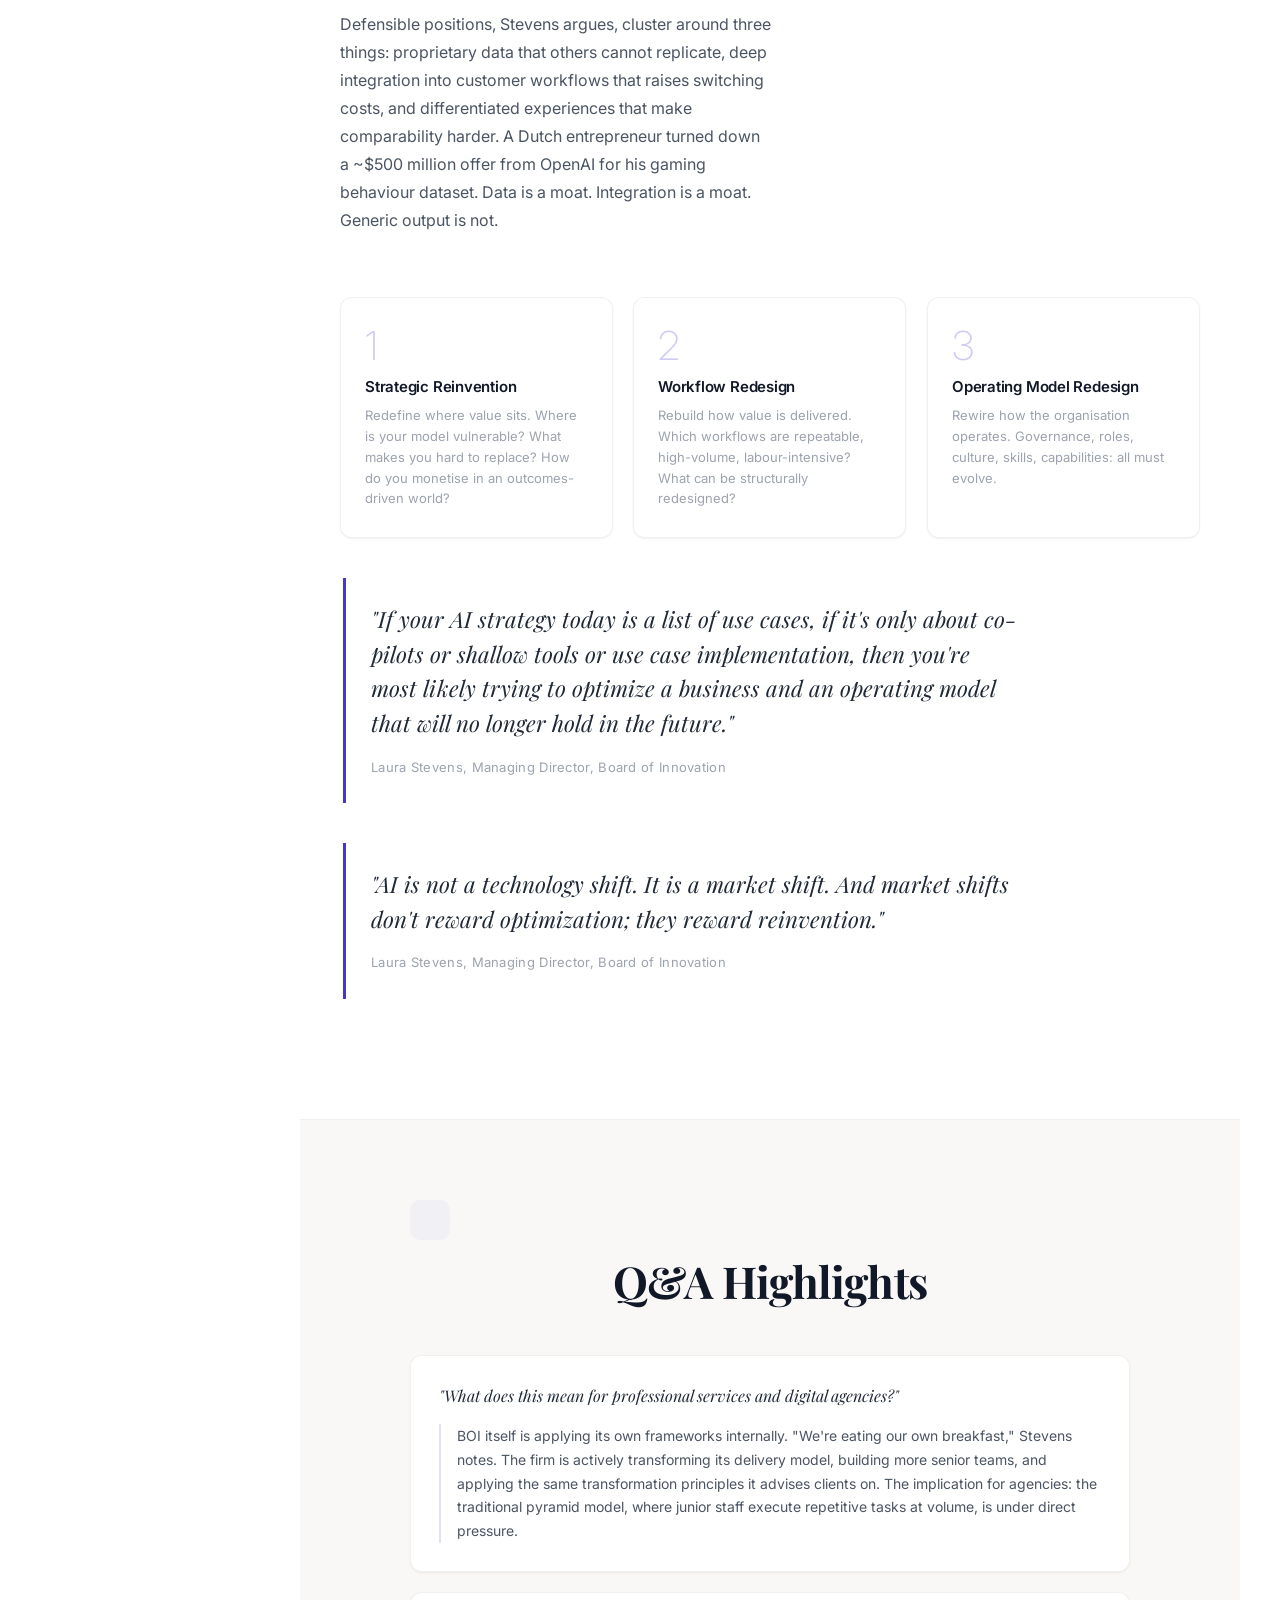
==== commit 476d916e: "Tone pass: less marketing, more editorial" ====
--- a/docs/index.html
+++ b/docs/index.html
@@ -109,7 +109,7 @@
             <div class="hero__pill">INDEPENDENT COMPANION GUIDE</div>
             <h1>How AI is Disrupting Your Business Model</h1>
             <p class="hero__disclaimer">Not affiliated with Board of Innovation &middot; Built from the <a href="https://www.youtube.com/watch?v=JMf1ELSrqGo" target="_blank" rel="noopener">public webinar</a></p>
-            <p class="hero__subtitle">Most companies are treating AI as a productivity tool. That's not wrong; it's just dangerously incomplete. This companion guide distils Laura Stevens' landmark webinar into the frameworks, examples, and hard questions your leadership team needs to confront now.</p>
+            <p class="hero__subtitle">Most companies are treating AI as a productivity tool. That's not wrong, it's just incomplete. This guide breaks down Laura Stevens' webinar into the frameworks, examples, and questions worth sitting with.</p>
             <p class="speaker-info"><strong>Laura Stevens</strong> | Managing Director, Board of Innovation</p>
             <p class="meta-line">45 min &middot; 19 slides &middot; 6 chapters</p>
           </div>
@@ -138,11 +138,11 @@
           <h2>Executive Summary</h2>
           <div class="exec-summary__body">
             <p><strong>AI is not disrupting industries the way most executive teams think it is</strong>.</p>
-            <p>The comfortable story: deploy some co-pilots, run some pilots, create a use-case task force. That is not wrong. It's just not enough. And in a market where competitors are rethinking their models from the ground up, "not enough" is a dangerous place to be.</p>
-            <p>Laura Stevens, Managing Director at Board of Innovation, argues that AI belongs in the same category as <strong>electricity and the internet</strong>: a <strong>general purpose technology</strong> that doesn't just improve existing processes but <strong>rewires entire industries</strong>. That framing matters, because every general purpose technology in history has done three things: enabled entirely new business models, restructured cost bases, and <strong>redefined what competitive advantage actually means</strong>.</p>
-            <p>In this webinar, Stevens maps three structural disruptions already underway. First, <strong>control is shifting from human buyers to algorithmic intermediaries</strong>, and if you don't feature in the algorithm, you don't exist in the market. Second, barriers to entry are collapsing. <strong>AI-native companies are being built by teams of eight</strong> that would previously have required hundreds. Third, <strong>customers are changing what they'll pay for</strong>. When AI can produce a market analysis in minutes, the era of <strong>billing for effort is over</strong>.</p>
-            <p>The response is not more use cases. It's strategic reinvention: rethinking where value sits, how it's monetised, and what makes your business genuinely hard to replace.</p>
-            <p>This guide is a companion to that conversation. Use it as a briefing document, a provocation for your next board discussion, or a framework for your AI strategy review.</p>
+            <p>The comfortable story: deploy some co-pilots, run some pilots, create a use-case task force. That's not wrong. It's just not enough.</p>
+            <p>Laura Stevens, Managing Director at Board of Innovation, argues that AI belongs in the same category as <strong>electricity and the internet</strong>: a <strong>general purpose technology</strong> that doesn't just improve existing processes but reshapes entire industries. Every general purpose technology in history has done three things: enabled new business models, restructured cost bases, and <strong>redefined what competitive advantage means</strong>.</p>
+            <p>In the webinar, Stevens maps three structural disruptions already underway. First, <strong>control is shifting from human buyers to algorithmic intermediaries</strong>. If you don't feature in the algorithm, you don't exist in the market. Second, barriers to entry are collapsing. <strong>AI-native companies are being built by teams of eight</strong> that would previously have required hundreds. Third, <strong>customers are changing what they'll pay for</strong>. When AI can produce a market analysis in minutes, the era of <strong>billing for effort is over</strong>.</p>
+            <p>The response is not more use cases. It's rethinking where value sits, how it's monetised, and what makes your business hard to replace.</p>
+            <p>Use this guide as a briefing document, a starting point for a board conversation, or a lens for your AI strategy review.</p>
           </div>
         </div>
       </section>
@@ -321,14 +321,14 @@
             </div>
             <div class="section-number">01</div>
             <div class="section-label">THE PROBLEM</div>
-            <h2 class="section-title">Most companies are solving yesterday's problem with yesterday's thinking.</h2>
+            <h2 class="section-title">Most companies are solving the wrong problem.</h2>
           </div>
 
           <div class="content-body">
             <div class="section-narrative">
-              <p>Walk into any large enterprise today and ask about their AI strategy. You'll likely hear about co-pilot rollouts, productivity pilots, use-case registries, and employee training programmes. These things are real. They produce real results. And they are nowhere near sufficient.</p>
+              <p>Walk into any large enterprise today and ask about their AI strategy. You'll hear about co-pilot rollouts, productivity pilots, use-case registries, and training programmes. These things are real. They produce real results. And they're not sufficient.</p>
               <p>Laura Stevens calls this the "<strong>comfortable illusion</strong>": the idea that AI is primarily a tool for making your existing operating model more efficient. The problem isn't that this is wrong. The problem is that it's a category error. <strong>Optimisation is an operational question. AI is a structural one</strong>. Applying operational logic to a structural shift means you're refining a model that may soon stop making sense entirely.</p>
-              <p>The deeper issue is that <strong>a structural shift cannot be addressed with incremental logic</strong>. If competitors are rethinking their business models from scratch, with new cost structures, new value propositions, new ways of entering markets, then being incrementally more efficient inside your current model is a path to being disrupted cleanly. The gap between "we're running pilots" and "we're rebuilding how we compete" is not a gap you close with a task force.</p>
+              <p>The deeper issue: <strong>a structural shift cannot be addressed with incremental logic</strong>. If competitors are rethinking their business models from scratch, then being incrementally more efficient inside your current model is not a strategy. The gap between "we're running pilots" and "we're rebuilding how we compete" is not one you close with a task force.</p>
             </div>
             <div class="slide-viewer" data-viewer="illusion">
               <div class="slide-viewer__label">Presentation Slides</div>
@@ -347,7 +347,7 @@
 
           <div class="so-what">
             <div class="so-what__label">So What?</div>
-            <p>Audit your current AI strategy. If it reads like a project list, it probably is one. The test: does your strategy address where you play, how you win, and what makes you defensible? Or does it address where you can shave cost and speed up processes? Both matter. Only one is strategic. Schedule board time for the structural conversation. It is not happening in a use-case workshop.</p>
+            <p>Audit your current AI strategy. If it reads like a project list, it probably is one. The test: does your strategy address where you play, how you win, and what makes you defensible? Or does it address where you can shave cost and speed up processes? Both matter. Only one is strategic.</p>
           </div>
         </div>
       </section>
@@ -403,7 +403,7 @@
 
           <div class="so-what">
             <div class="so-what__label">So What?</div>
-            <p>Run a thought experiment with your executive team. If AI does to your industry what the internet did to retail, what survives? What disappears? What new model wins? This is not a futurism exercise. It's a strategic stress test. The companies that ran it about digital fifteen years ago and acted on it are now the incumbents. The ones that didn't are mostly gone.</p>
+            <p>Run a thought experiment with your executive team. If AI does to your industry what the internet did to retail, what survives? What disappears? What new model wins? This is not a futurism exercise. It's a stress test. The companies that ran it about digital fifteen years ago are now the incumbents. The ones that didn't are mostly gone.</p>
           </div>
         </div>
       </section>
@@ -424,9 +424,9 @@
 
           <div class="content-body">
             <div class="section-narrative">
-              <p>Markets have always been built around human buyers: impulsive, brand-influenced, limited in information processing, susceptible to marketing. Every aspect of how businesses are designed to win customers, from pricing to positioning to advertising to brand building, rests on that assumption. AI is dismantling it.</p>
+              <p>Markets have always been built around human buyers: impulsive, brand-influenced, limited in how much they can process. Every aspect of how businesses win customers rests on that assumption. AI is dismantling it.</p>
               <p>Customers increasingly begin their journeys not on brand websites but in ChatGPT, Perplexity, or AI-powered search. They ask "what's the best CRM for a mid-sized company?" or "which laptop is best under a thousand euros?" and the algorithm summarises, compares, filters, and recommends. Humans still make the final call, for now, but the consideration set and how options are framed is shaped entirely by a system that didn't exist five years ago. <strong>If you're not in that set, you're not in the race</strong>.</p>
-              <p>The disruption deepens as AI moves from shaping decisions to executing them. Agentic commerce is already live in the US, with AI assistants completing purchases inside chat interfaces. The trajectory is clear: <strong>autonomous agents that manage the full journey</strong> from discovery to checkout, followed eventually by agent-to-agent commerce where your AI negotiates with brand AIs and completes transactions with no human involvement. At that point, <strong>the interface becomes the decision maker</strong>. Brands are no longer competing for customer attention. They're competing to be selected by a system. That is a fundamentally different game.</p>
+              <p>The disruption deepens as AI moves from shaping decisions to executing them. Agentic commerce is already live in the US, with AI assistants completing purchases inside chat interfaces. The trajectory: <strong>autonomous agents that manage the full journey</strong> from discovery to checkout, followed by agent-to-agent commerce where your AI negotiates with brand AIs, no human involved. At that point, <strong>the interface becomes the decision maker</strong>. Brands aren't competing for attention. They're competing to be selected by a system.</p>
             </div>
             <div class="slide-viewer" data-viewer="control">
               <div class="slide-viewer__label">Presentation Slides</div>
@@ -464,7 +464,7 @@
 
           <div class="so-what">
             <div class="so-what__label">So What?</div>
-            <p>Start with a simple question: where does your brand show up when an AI summarises your category? Test it now. Open ChatGPT or Perplexity and ask the question your target customer asks. If you're not appearing, or appearing unfavourably, that is a marketing and positioning problem with a structural cause. Longer term, your go-to-market strategy needs a position on agentic commerce: how will you optimise for selection by AI agents, not just visibility to human eyes?</p>
+            <p>Where does your brand show up when an AI summarises your category? Test it. Open ChatGPT or Perplexity and ask what your target customer asks. If you're not appearing, or appearing unfavourably, that's a positioning problem with a structural cause. Longer term, your go-to-market needs a position on agentic commerce: how will you optimise for selection by AI agents, not just visibility to human eyes?</p>
           </div>
         </div>
       </section>
@@ -482,14 +482,14 @@
             </div>
             <div class="section-number">04</div>
             <div class="section-label">DISRUPTION #2</div>
-            <h2 class="section-title">The most dangerous competitor you'll face probably has a team of eight.</h2>
+            <h2 class="section-title">Your most dangerous competitor probably has a team of eight.</h2>
           </div>
 
           <div class="content-body">
             <div class="section-narrative">
-              <p>The conventional understanding of competitive moats relies on scale: large teams, significant capital, deep expertise, long product development cycles. These things took years to accumulate and were genuinely hard to replicate. AI is compressing that accumulation dramatically. What once required 50 engineers, months of development, and millions in capital can now be built by a small team in weeks.</p>
-              <p>This is not a prediction. It's already happening. Stevens points to B44: built by a developer as a side project using AI-assisted "<strong>vibe coding</strong>." In six months, with no outside funding, the company reached <strong>250,000 users</strong>, hit <strong>$3.5 million in annual recurring revenue</strong>, and <strong>sold for $80 million</strong>. The team? <strong>Fewer than ten people</strong>. That exit, that speed, that scale, would have required a venture-backed team of hundreds in any prior era. Basis AI tells a similar story: a company that reached a <strong>$1 billion valuation</strong> with a fraction of the headcount a traditional services business would require, built on autonomous agents that handle end-to-end accounting tasks.</p>
-              <p>The structural implication is not just that new entrants are more dangerous. It's that the cost of building alternatives to your product is falling continuously. That affects both the supply side (more competitors enter) and the demand side (customers become less willing to pay premium prices when they know alternatives are cheap to build). Coordination costs are collapsing. Production is becoming software-defined. The competitive landscape will keep compressing. The question is whether your strategy accounts for it.</p>
+              <p>Competitive moats have traditionally relied on scale: large teams, capital, deep expertise, long development cycles. AI is compressing all of that. What once required 50 engineers and months of work can now be built by a small team in weeks.</p>
+              <p>This is already happening. Stevens points to B44: built by a developer as a side project using AI-assisted "<strong>vibe coding</strong>." In six months, with no outside funding, the company reached <strong>250,000 users</strong>, hit <strong>$3.5 million in annual recurring revenue</strong>, and <strong>sold for $80 million</strong>. The team? <strong>Fewer than ten people</strong>. Basis AI tells a similar story: a <strong>$1 billion valuation</strong> with a fraction of the headcount a traditional services business would need, built on autonomous agents handling end-to-end accounting.</p>
+              <p>The implication isn't just that new entrants are more dangerous. It's that the cost of building alternatives to your product is falling continuously. More competitors enter, and customers become less willing to pay premiums when they know alternatives are cheap to build. The question is whether your strategy accounts for that.</p>
             </div>
             <div class="slide-card">
               <img src="slides/slide_0012.jpg" alt="New competitors framework: three forces collapsing barriers to entry" loading="lazy">
@@ -498,7 +498,7 @@
           </div>
 
           <div class="case-studies">
-            <p class="case-studies__intro">Stevens highlights two companies that illustrate the new competitive reality. Both were built by tiny teams, powered by AI, and reached valuations that would have required hundreds of people in any prior era.</p>
+            <p class="case-studies__intro">Two companies that illustrate the new competitive reality. Both built by tiny teams, both powered by AI.</p>
             <div class="case-study-card">
               <h3>B44</h3>
               <p class="case-study-card__desc">A side project built with AI-assisted "<strong>vibe coding</strong>." No VC, no large team. Reached <strong>250,000 users</strong> in six months and sold for $80M.</p>
@@ -556,7 +556,7 @@
 
           <div class="so-what">
             <div class="so-what__label">So What?</div>
-            <p>Map your barriers to entry honestly. Which of your moats depend on capital, headcount, or expertise that AI is now commoditising? Which depend on proprietary data, workflow integration, or accumulated customer relationships? The first category is shrinking. The second is where real defensibility lives. If your competitive advantage is primarily in the first category, that is the redesign conversation to have, now, before an AI-native competitor makes it for you.</p>
+            <p>Map your barriers to entry honestly. Which moats depend on capital, headcount, or expertise that AI is commoditising? Which depend on proprietary data, workflow integration, or accumulated customer relationships? The first category is shrinking. The second is where defensibility lives.</p>
           </div>
         </div>
       </section>
@@ -579,9 +579,9 @@
 
           <div class="content-body">
             <div class="section-narrative">
-              <p>Most business models are built on a simple premise: revenue scales with effort. You charge by the hour, by the seat, by the deliverable, by the project. The customer is paying for human time and expertise, and the revenue model is directly tied to how much of that time you can sell. AI doesn't just make that time cheaper to produce. It breaks the logic that made time valuable in the first place.</p>
-              <p>Stevens frames this starkly: if AI can generate a market analysis in minutes, why would a client pay five thousand euros for one? If a coaching report can be produced in seconds, what exactly is the premium attached to? The answer, increasingly, is nothing, unless you've built something more defensible than the output itself. This pressure shows up everywhere. In professional services, it hits the junior leverage model hardest: AI is automating exactly the repetitive cognitive tasks that junior analysts and associates were hired to do, compressing billable hours and shrinking the traditional pyramid. In SaaS, it hits seat-based pricing: if AI lets three people do the work of twenty, you're selling eighteen fewer seats.</p>
-              <p>The response is not to defend the old model. It's to understand what customers are actually willing to pay for as effort becomes cheap. The answer, consistently, is outcomes. Performance. Reliability. Continuous value. Stevens maps this across two categories: service businesses moving to productised, subscription-based models where the value is in the outcome delivered, not the hours billed; and asset-based businesses moving from product sales to performance contracts. Rolls-Royce doesn't sell jet engines. It sells hours of thrust. That logic is now spreading across manufacturing, construction, pharma, and agriculture.</p>
+              <p>Most business models rest on a simple premise: revenue scales with effort. You charge by the hour, by the seat, by the deliverable. AI doesn't just make that effort cheaper to produce. It breaks the logic that made effort valuable in the first place.</p>
+              <p>Stevens puts it simply: if AI can generate a market analysis in minutes, why would a client pay five thousand euros for one? The pressure shows up everywhere. In professional services, it hits the junior leverage model hardest: AI automates exactly the repetitive cognitive tasks that junior analysts were hired to do, compressing billable hours and shrinking the traditional pyramid. In SaaS, it hits seat-based pricing: if AI lets three people do the work of twenty, you're selling eighteen fewer seats.</p>
+              <p>The response is not to defend the old model. It's to understand what customers will actually pay for when effort becomes cheap. The answer, consistently, is outcomes. Rolls-Royce doesn't sell jet engines. It sells hours of thrust. That logic is spreading across services, manufacturing, and beyond.</p>
             </div>
             <div class="slide-card">
               <img src="slides/slide_0014.jpg" alt="Human-time monetisation erodes: direct replacement and human-time erosion across professional services" loading="lazy">
@@ -596,7 +596,7 @@
 
           <div class="so-what">
             <div class="so-what__label">So What?</div>
-            <p>Examine your revenue model against one question: what are you actually charging for, effort or outcomes? If effort, which parts of that effort can AI now replicate at near-zero marginal cost? That is where your pricing model is exposed. The next question is harder: what does your customer actually value, separate from the labour required to produce it? That answer shapes your redesign. Outcome-based pricing, subscription models, performance contracts: none are new concepts. What's new is the urgency of the transition.</p>
+            <p>What are you actually charging for: effort or outcomes? If effort, which parts can AI replicate at near-zero marginal cost? That's where your pricing model is exposed. The harder question: what does your customer actually value, separate from the labour required to produce it? That answer shapes the redesign.</p>
           </div>
         </div>
       </section>
@@ -617,7 +617,7 @@
 
           <div class="content-body">
             <div class="section-narrative">
-              <p>BOI's AI Disruption Exposure Index provides a structured way to assess vulnerability across eight dimensions. Each factor represents a distinct surface where AI-driven disruption can impact your business. The framework is designed for <strong>honest self-assessment, not comfort</strong>.</p>
+              <p>BOI's AI Disruption Exposure Index scores vulnerability across eight dimensions. Each represents a surface where AI-driven disruption can hit your business.</p>
             </div>
             <div class="slide-viewer" data-viewer="disruption">
               <div class="slide-viewer__label">Presentation Slides</div>
@@ -685,14 +685,14 @@
             </div>
             <div class="section-number">07</div>
             <div class="section-label">THE RESPONSE</div>
-            <h2 class="section-title">This is <strong>not a use-case problem</strong>. Stop solving it like one.</h2>
+            <h2 class="section-title">This is not a use-case problem.</h2>
           </div>
 
           <div class="content-body">
             <div class="section-narrative">
-              <p>Stevens is direct about the failure mode she sees most often: companies respond to structural disruption with operational tools. They build use-case lists. They deploy co-pilots. They run pilots. None of this is wrong, but all of it is insufficient when the disruption is structural. The question is not which processes to automate. It's whether the model those processes serve still holds.</p>
-              <p>The Board of Innovation framework organises the response into three tracks. Strategic reinvention is the first and most important: where do you play, how do you win, what makes you genuinely hard to replace when AI can replicate so much? This means understanding where your business model is most exposed, where real scarcity sits, and how you monetise in a world where performance drives value more than production does. The second track, workflow redesign, is about structural economics: which workflows are high-volume, labour-intensive, and repeatable enough that an AI-first redesign materially changes your cost base? Not incremental efficiency; structural redesign of delivery. The third track, operating model redesign, addresses the organisational consequence: as delivery changes, so must structure, governance, roles, capabilities, and culture.</p>
-              <p>Defensible positions in an AI-driven market, Stevens argues, tend to cluster around three things: proprietary data that others cannot replicate, deep integration into customer workflows that raises switching costs, and differentiated personalised experiences that make comparability harder. The Dutch entrepreneur who turned down a roughly $500 million offer from OpenAI for his gaming behaviour dataset understood this instinctively. Data is a moat. Integration is a moat. Unique experience is a moat. Generic output, no matter how well-produced, is not.</p>
+              <p>The failure mode Stevens sees most often: companies respond to structural disruption with operational tools. They build use-case lists. They deploy co-pilots. They run pilots. None of this is wrong, but it's insufficient when the disruption is structural. The question is not which processes to automate. It's whether the model those processes serve still holds.</p>
+              <p>BOI's framework organises the response into three tracks. Strategic reinvention: where do you play, how do you win, what makes you hard to replace? Workflow redesign: which workflows are high-volume, labour-intensive, and repeatable enough that an AI-first redesign changes your cost base structurally? Operating model redesign: as delivery changes, so must structure, governance, roles, and culture.</p>
+              <p>Defensible positions, Stevens argues, cluster around three things: proprietary data that others cannot replicate, deep integration into customer workflows that raises switching costs, and differentiated experiences that make comparability harder. A Dutch entrepreneur turned down a ~$500 million offer from OpenAI for his gaming behaviour dataset. Data is a moat. Integration is a moat. Generic output is not.</p>
             </div>
             <div class="slide-viewer" data-viewer="respond">
               <div class="slide-viewer__label">Presentation Slides</div>
@@ -778,10 +778,10 @@
            ============================================ -->
       <section id="closing" class="closing">
         <div class="container">
-          <h2>The window is open. It won't stay that way.</h2>
+          <h2>The window is open.</h2>
           <div class="closing__body">
-            <p>The companies winning in AI-disrupted markets right now are not necessarily the biggest or the best-resourced. They're the ones that got honest about their exposure early, and started redesigning before disruption forced their hand.</p>
-            <p>Laura Stevens and the Board of Innovation team work with organisations ready to have that conversation at a structural level. Not use-case lists. Not pilot programmes. Business model reinvention, workflow redesign, and operating model transformation: the three tracks that determine whether your AI strategy actually holds.</p>
+            <p>The companies winning in AI-disrupted markets right now aren't necessarily the biggest or best-resourced. They're the ones that got honest about their exposure early and started redesigning before disruption forced their hand.</p>
+            <p>Laura Stevens and the Board of Innovation team work with organisations ready to have that conversation at a structural level.</p>
           </div>
 
           <div class="cta-buttons">
